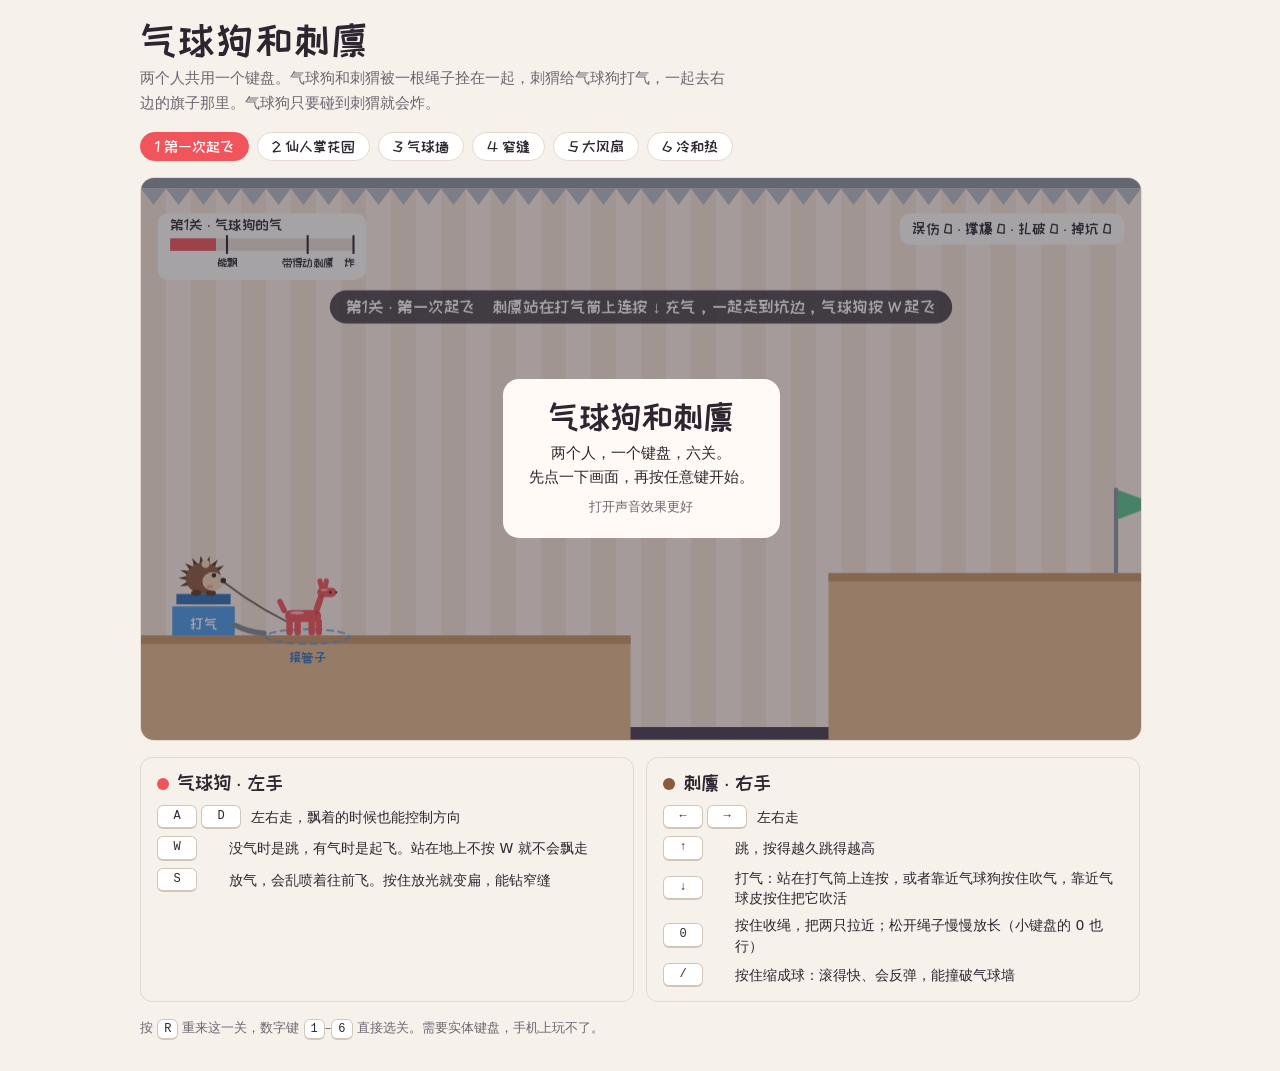
==== index.html @ a3d91a41 "Publish Balloon Dog and Hedgehog game" ====
<!doctype html>
<html lang="zh-CN">
<head>
<meta charset="utf-8">
<meta name="viewport" content="width=device-width, initial-scale=1, viewport-fit=cover">
<style>:root{color-scheme:light}body{margin:0;font-size:14px}img{max-width:100%}[hidden]{display:none!important}</style>
<title>气球狗和刺猬</title>

<link rel="stylesheet" href="https://fonts.googleapis.com/css2?family=ZCOOL+KuaiLe&display=swap">
<style>
/* layout: one column — title, level picker, 16:9 stage, two player cards */
:root{
  --bg:#f7f1ec; --fg:#2d2630; --muted:#6f6470; --line:#e4d8cf; --key:#ffffff; --keyb:#d4c5b9; --chip:#ffffff; --chipOn:#f2545b; --chipOnFg:#ffffff;
  --font-display:"ZCOOL KuaiLe","PingFang SC","Hiragino Sans GB","Microsoft YaHei",sans-serif;
  --font-body:system-ui,-apple-system,"PingFang SC","Microsoft YaHei",sans-serif;
}
@media (prefers-color-scheme: dark){:root:not([data-theme="light"]){--bg:#1e1a21;--fg:#f2ece6;--muted:#b3a9b4;--line:#3a333f;--key:#2b2530;--keyb:#4a4250;--chip:#2b2530;--chipOn:#f2545b;--chipOnFg:#ffffff;color-scheme:dark}}
:root[data-theme="dark"]{--bg:#1e1a21;--fg:#f2ece6;--muted:#b3a9b4;--line:#3a333f;--key:#2b2530;--keyb:#4a4250;--chip:#2b2530;--chipOn:#f2545b;--chipOnFg:#ffffff;color-scheme:dark}
body{background:var(--bg);color:var(--fg);font-family:var(--font-body);padding-left:max(16px,env(safe-area-inset-left,0px));padding-right:max(16px,env(safe-area-inset-right,0px));padding-block:20px 32px}
.wrap{max-width:1000px;margin:0 auto;display:flex;flex-direction:column;gap:16px}
.head{display:flex;flex-direction:column;gap:6px}
h1{font-family:var(--font-display);font-weight:400;font-size:clamp(28px,5vw,40px);margin:0;letter-spacing:.03em;text-wrap:balance}
.sub{color:var(--muted);margin:0;max-width:62ch;line-height:1.65;font-size:15px}
.levels{display:flex;flex-wrap:wrap;gap:8px}
.levels button{font-family:var(--font-display);font-size:15px;border:1px solid var(--line);background:var(--chip);color:var(--fg);border-radius:999px;padding:6px 14px;cursor:pointer}
.levels button[aria-pressed="true"]{background:var(--chipOn);color:var(--chipOnFg);border-color:var(--chipOn)}
.levels button:focus-visible{outline:2px solid var(--chipOn);outline-offset:2px}
.stage{position:relative;width:100%;aspect-ratio:16/9;border-radius:14px;overflow:hidden;border:1px solid var(--line);background:#fbefe6;cursor:pointer}
canvas{display:block;width:100%;height:100%}
[hidden]{display:none!important}
.overlay{position:absolute;inset:0;display:flex;align-items:center;justify-content:center;background:rgba(45,38,48,.42)}
.card{background:#fffaf5;color:#2d2630;border-radius:16px;padding:20px 26px;max-width:min(460px,88%);text-align:center;display:flex;flex-direction:column;gap:8px}
.ctitle{font-family:var(--font-display);font-size:clamp(24px,4vw,34px)}
.card p{margin:0;line-height:1.6;font-size:15px}
.card .small{color:#6f6470;font-size:13px}
.controls{display:grid;grid-template-columns:repeat(auto-fit,minmax(280px,1fr));gap:12px}
.player{border:1px solid var(--line);border-radius:12px;padding:14px 16px;display:flex;flex-direction:column;gap:10px;min-width:0}
.player h2{font-family:var(--font-display);font-weight:400;font-size:20px;margin:0;display:flex;align-items:center;gap:8px}
.dot{width:12px;height:12px;border-radius:50%;flex:none}
ul{list-style:none;padding:0;margin:0;display:flex;flex-direction:column;gap:7px}
li{display:flex;gap:10px;align-items:center;font-size:14px;line-height:1.45}
.keys{display:flex;gap:4px;min-width:62px;flex:none}
kbd{font-family:ui-monospace,Menlo,monospace;font-size:12px;min-width:26px;text-align:center;padding:2px 6px;border:1px solid var(--keyb);border-bottom-width:2px;border-radius:6px;background:var(--key);color:var(--fg)}
.foot{color:var(--muted);font-size:13px;margin:0;line-height:1.6}
</style>

</head>
<body>
<div class="wrap">
  <header class="head">
    <h1>气球狗和刺猬</h1>
    <p class="sub">两个人共用一个键盘。气球狗和刺猬被一根绳子拴在一起，刺猬给气球狗打气，一起去右边的旗子那里。气球狗只要碰到刺猬就会炸。</p>
  </header>

  <nav class="levels" id="levels" aria-label="选关"></nav>

  <div class="stage" id="stage">
    <canvas id="game" aria-label="气球狗和刺猬游戏画面"></canvas>
    <div class="overlay" id="start">
      <div class="card">
        <div class="ctitle">气球狗和刺猬</div>
        <p>两个人，一个键盘，六关。<br>先点一下画面，再按任意键开始。</p>
        <p class="small">打开声音效果更好</p>
      </div>
    </div>
    <div class="overlay" id="win" hidden>
      <div class="card">
        <div class="ctitle" id="winTitle">过关！</div>
        <p id="winBody"></p>
        <p class="small" id="winNext">按 Enter 下一关，按 R 重来这一关</p>
      </div>
    </div>
  </div>

  <div class="controls">
    <section class="player">
      <h2><span class="dot" style="background:#f2545b"></span>气球狗 · 左手</h2>
      <ul>
        <li><span class="keys"><kbd>A</kbd><kbd>D</kbd></span>左右走，飘着的时候也能控制方向</li>
        <li><span class="keys"><kbd>W</kbd></span>没气时是跳，有气时是起飞。站在地上不按 W 就不会飘走</li>
        <li><span class="keys"><kbd>S</kbd></span>放气，会乱喷着往前飞。按住放光就变扁，能钻窄缝</li>
      </ul>
    </section>
    <section class="player">
      <h2><span class="dot" style="background:#8b5a3c"></span>刺猬 · 右手</h2>
      <ul>
        <li><span class="keys"><kbd>←</kbd><kbd>→</kbd></span>左右走</li>
        <li><span class="keys"><kbd>↑</kbd></span>跳，按得越久跳得越高</li>
        <li><span class="keys"><kbd>↓</kbd></span>打气：站在打气筒上连按，或者靠近气球狗按住吹气，靠近气球皮按住把它吹活</li>
        <li><span class="keys"><kbd>0</kbd></span>按住收绳，把两只拉近；松开绳子慢慢放长（小键盘的 0 也行）</li>
        <li><span class="keys"><kbd>/</kbd></span>按住缩成球：滚得快、会反弹，能撞破气球墙</li>
      </ul>
    </section>
  </div>
  <p class="foot">按 <kbd>R</kbd> 重来这一关，数字键 <kbd>1</kbd>–<kbd>6</kbd> 直接选关。需要实体键盘，手机上玩不了。</p>
</div>

<script>
(()=>{
const cv=document.getElementById('game'),c=cv.getContext('2d');
const stageEl=document.getElementById('stage'),startEl=document.getElementById('start'),winEl=document.getElementById('win');
const winTitle=document.getElementById('winTitle'),winBody=document.getElementById('winBody'),winNext=document.getElementById('winNext'),levelsEl=document.getElementById('levels');
const W=960,H=540,G=1400,K=3.2,MD=1,MH=1.4,ROPE=110,NAILS=26;
const DOGC='#f2545b';
const FONT=n=>`${n}px "ZCOOL KuaiLe","PingFang SC","Microsoft YaHei",sans-serif`;
const clamp=(v,a,b)=>Math.max(a,Math.min(b,v));
const approach=(v,t,s)=>v<t?Math.min(t,v+s):Math.max(t,v-s);
const inRect=(x,y,r)=>x>r.x&&x<r.x+r.w&&y>r.y&&y<r.y+r.h;

/* ---------- levels ---------- */
const LEVELS=[
 {name:'第一次起飞',tip:'刺猬站在打气筒上连按 ↓ 充气，一起走到坑边，气球狗按 W 起飞',
  solids:[{x:-200,y:440,w:670,h:300},{x:660,y:380,w:500,h:400}],
  pumps:[{x:30,y:400,w:60,h:40,zone:[120,200]}],
  dogX:160,hogX:60,goal:{x:820,y:300,w:140,h:80}},
 {name:'仙人掌花园',tip:'头顶有钉子。气别充满，让刺猬在地上拉着气球狗走，按住 0 收绳能让它飞低一点',kite:true,leak:.06,
  solids:[{x:-200,y:440,w:1400,h:300}],
  pumps:[{x:30,y:400,w:60,h:40,zone:[120,200]},{x:548,y:400,w:50,h:40,zone:[625,705]}],
  bars:[{x:330,y:188,w:630}],
  cacti:[{x:380,base:440,h:75},{x:445,base:440,h:95},{x:510,base:440,h:70},{x:745,base:440,h:90},{x:805,base:440,h:70},{x:862,base:440,h:85}],
  dogX:160,hogX:60,goal:{x:885,y:360,w:75,h:80}},
 {name:'气球墙',tip:'刺猬按住 / 缩成球，滚起来撞破气球墙。球会反弹',
  solids:[{x:-200,y:440,w:840,h:300},{x:800,y:400,w:400,h:300}],
  pumps:[{x:470,y:400,w:60,h:40,zone:[560,638]}],
  walls:[{x:250,y:NAILS,w:34,h:440-NAILS},{x:420,y:NAILS,w:34,h:440-NAILS}],
  dogX:150,hogX:80,goal:{x:840,y:320,w:120,h:80}},
 {name:'窄缝',tip:'气球狗按住 S 放光气变扁，刺猬缩成球，一起钻过去',
  solids:[{x:-200,y:440,w:1020,h:300},{x:300,y:NAILS,w:220,h:413-NAILS},{x:820,y:300,w:400,h:400}],
  pumps:[{x:740,y:400,w:60,h:40,zone:[640,718]}],
  dogX:150,hogX:70,dogAir:.3,goal:{x:860,y:220,w:100,h:80}},
 {name:'大风扇',tip:'风会把气球狗往上吹。气不用太满，借风飞过去，别撞到钉子',
  solids:[{x:-200,y:440,w:500,h:300},{x:500,y:360,w:60,h:300},{x:760,y:400,w:400,h:300}],
  pumps:[{x:30,y:400,w:60,h:40,zone:[120,200]}],
  fans:[{x:330,y:NAILS,w:130,h:540-NAILS,dx:0,dy:-1,p:1500},{x:590,y:NAILS,w:130,h:540-NAILS,dx:0,dy:-1,p:1500}],
  dogX:160,hogX:60,goal:{x:820,y:320,w:140,h:80}},
 {name:'冷和热',tip:'热灯让气球狗自己变大，冷风让它缩小。最后刺猬要撞开气球墙',
  solids:[{x:-200,y:440,w:500,h:300},{x:520,y:420,w:160,h:300},{x:820,y:360,w:400,h:300}],
  pumps:[{x:30,y:400,w:60,h:40,zone:[120,200]},{x:530,y:380,w:50,h:40,zone:[600,675]}],
  heat:[{x:330,y:NAILS,w:150,h:330,k:.16},{x:690,y:120,w:120,h:420,k:-.15}],
  cacti:[{x:852,base:360,h:55}],
  walls:[{x:890,y:NAILS,w:30,h:360-NAILS}],
  dogX:160,hogX:60,goal:{x:920,y:280,w:40,h:80}},
];

let idx=0,L,statics,pumps,walls,cacti,fans,heat,bars,solids,needRebuild=false;
let dog,hog,rope,parts=[],texts=[],stats,time=0,hit=0,shake=0,win=false,started=false,reviveSnd=0,banner=0,ropeLen=110,reelSnd=0;

const rr=a=>22+22*a;
const isFlat=()=>dog.state==='ok'&&dog.air<.04;
function anchor(){
  if(dog.state!=='ok')return{x:dog.x-dog.face*22,y:dog.y};
  if(isFlat())return{x:dog.x-dog.face*26,y:dog.y+3};
  const r=rr(dog.air);return{x:dog.x-dog.face*.75*r,y:dog.y+.5*r};
}
function rebuildSolids(){
  solids=[...statics,...pumps,...walls.filter(w=>w.alive),{x:-60,y:-200,w:60,h:900},{x:W,y:-200,w:60,h:900}];
}
function overlapAny(cx,cy,hw,hh){
  for(const s of solids){if(Math.abs(cx-(s.x+s.w/2))<hw+s.w/2&&Math.abs(cy-(s.y+s.h/2))<hh+s.h/2)return true;}
  return false;
}
function groundAt(x){
  let y=H;for(const s of [...statics,...pumps]){if(x>=s.x&&x<=s.x+s.w&&s.y>40&&s.y<y)y=s.y;}return y;
}
function canGrow(){const r=rr(dog.air),bottom=dog.y+7;return!overlapAny(dog.x,bottom-r-1,r*.85,r);}

function loadLevel(i){
  idx=i;L=LEVELS[i];
  statics=L.solids.map(s=>({...s}));
  pumps=L.pumps.map(p=>({...p,pump:true,anim:0}));
  walls=(L.walls||[]).map(w=>({...w,bwall:true,alive:true}));
  cacti=L.cacti||[];fans=L.fans||[];heat=L.heat||[];bars=L.bars||[];
  reset(true);
  [...levelsEl.children].forEach((b,j)=>b.setAttribute('aria-pressed',j===i?'true':'false'));
}
function reset(full){
  for(const w of walls)w.alive=true;
  rebuildSolids();
  const air=L.dogAir??.25;
  dog={x:L.dogX,y:0,vx:0,vy:0,air,face:1,ground:true,plugged:false,plugPump:null,unplugT:0,state:'ok',squash:0,rot:0,inv:0,near:99,flatPrev:air<.04,lastR:rr(air)};
  dog.y=groundAt(dog.x)-(air<.04?7:rr(air));
  hog={x:L.hogX,y:groundAt(L.hogX)-15,vx:0,vy:0,face:1,ground:true,grab:false,revive:0,squash:0,ball:false,spin:0,blow:false,coyote:0,jbuf:0,bob:0,standPump:null};
  ropeLen=ROPE;rope={x:0,y:0};
  hit=0;shake=0;win=false;bulges=[];for(const p of pumps){p.anim=0;p.cd=0;}
  if(full){stats={hog:0,over:0,spike:0,cactus:0,fall:0};time=0;parts=[];texts=[];banner=4;}
  winEl.hidden=true;
}

/* ---------- audio ---------- */
let ac=null,master=null,jetGain=null,nbuf=null;
function initAudio(){
  if(ac){if(ac.state==='suspended')ac.resume();return;}
  try{
    ac=new (window.AudioContext||window.webkitAudioContext)();
    master=ac.createGain();master.gain.value=.5;master.connect(ac.destination);
    const o=ac.createOscillator();o.type='sawtooth';o.frequency.value=150;
    const lfo=ac.createOscillator();lfo.frequency.value=17;const lg=ac.createGain();lg.gain.value=60;lfo.connect(lg);lg.connect(o.frequency);
    const f=ac.createBiquadFilter();f.type='lowpass';f.frequency.value=900;
    jetGain=ac.createGain();jetGain.gain.value=0;o.connect(f);f.connect(jetGain);jetGain.connect(master);o.start();lfo.start();
  }catch(e){ac=null;}
}
function setJet(on){if(ac&&jetGain)jetGain.gain.setTargetAtTime(on?.16:0,ac.currentTime,.03);}
function tone(type,f0,f1,dur,vol){if(!ac)return;const t=ac.currentTime,o=ac.createOscillator(),g=ac.createGain();o.type=type;o.frequency.setValueAtTime(f0,t);o.frequency.exponentialRampToValueAtTime(f1,t+dur);g.gain.setValueAtTime(vol,t);g.gain.exponentialRampToValueAtTime(.001,t+dur);o.connect(g);g.connect(master);o.start(t);o.stop(t+dur+.02);}
function noise(dur,vol,type,f0,f1){if(!ac)return;if(!nbuf){nbuf=ac.createBuffer(1,ac.sampleRate,ac.sampleRate);const d=nbuf.getChannelData(0);for(let i=0;i<d.length;i++)d[i]=Math.random()*2-1;}const t=ac.currentTime,s=ac.createBufferSource();s.buffer=nbuf;const f=ac.createBiquadFilter();f.type=type;f.frequency.setValueAtTime(f0,t);f.frequency.exponentialRampToValueAtTime(f1,t+dur);const g=ac.createGain();g.gain.setValueAtTime(vol,t);g.gain.exponentialRampToValueAtTime(.001,t+dur);s.connect(f);f.connect(g);g.connect(master);s.start(t);s.stop(t+dur+.02);}
const sPop=()=>{noise(.2,.9,'highpass',1400,400);tone('sine',180,50,.18,.6);};
const sSmallPop=()=>{noise(.1,.5,'highpass',1800,600);};
const sPump=()=>noise(.28,.35,'bandpass',500,1600);
const sThud=()=>tone('sine',110,45,.12,.4);
const sHop=()=>tone('square',300,520,.08,.05);
const sBoing=()=>tone('sine',380,760,.14,.18);
const sSqueak=()=>tone('triangle',900,1400,.09,.15);
const sGrab=()=>tone('triangle',700,1000,.07,.12);
const sCurl=()=>tone('triangle',520,300,.09,.12);
const sBonk=()=>tone('sine',260,140,.07,.18);
const sCork=()=>{tone('sine',600,200,.08,.3);noise(.05,.3,'bandpass',2000,1000);};
const sFlat=()=>tone('sawtooth',160,70,.25,.08);
const sFall=()=>tone('sine',500,90,.5,.2);
const sCreak=()=>tone('sawtooth',230,170,.12,.04);
const sWin=()=>[523,659,784,1046].forEach((f,i)=>setTimeout(()=>tone('triangle',f,f*1.001,.2,.18),i*110));

/* ---------- input ---------- */
const down=new Set(),just=new Set();
function start(){if(started)return;started=true;startEl.hidden=true;initAudio();}
addEventListener('keydown',e=>{
  const k=e.code;
  if(['ArrowLeft','ArrowRight','ArrowUp','ArrowDown','Space','Slash'].includes(k))e.preventDefault();
  if(!started){start();return;}
  initAudio();
  if(!e.repeat)just.add(k);
  down.add(k);
  if(k==='KeyR')reset(true);
  const m=k.match(/^Digit([1-6])$/);if(m)loadLevel(+m[1]-1);
  if(win&&(k==='Enter'||k==='NumpadEnter')&&idx<LEVELS.length-1)loadLevel(idx+1);
});
addEventListener('keyup',e=>down.delete(e.code));
addEventListener('blur',()=>down.clear());
stageEl.addEventListener('click',()=>{window.focus();start();});
LEVELS.forEach((l,i)=>{const b=document.createElement('button');b.type='button';b.id='lv'+(i+1);b.textContent=`${i+1} ${l.name}`;b.addEventListener('click',()=>{loadLevel(i);start();b.blur();window.focus();});levelsEl.appendChild(b);});

/* ---------- fx ---------- */
function addText(x,y,txt,col,size=20){texts.push({x,y,txt,col,size,life:1.1});}
function puff(x,y,n,col){for(let i=0;i<n;i++)parts.push({x,y,vx:(Math.random()-.5)*120,vy:-40-Math.random()*80,life:.5+Math.random()*.3,max:.8,col,sz:4+Math.random()*5,rot:0,vr:0,round:true});}
function confetti(x,y,n,cols,spread){for(let i=0;i<n;i++){const a=Math.random()*Math.PI*2,v=150+Math.random()*350;parts.push({x:x+(Math.random()-.5)*spread,y:y+(Math.random()-.5)*spread,vx:Math.cos(a)*v,vy:Math.sin(a)*v-120,life:.9+Math.random()*.5,max:1.4,col:cols[i%cols.length],sz:3+Math.random()*4,rot:Math.random()*6,vr:(Math.random()-.5)*20});}}

/* ---------- physics ---------- */
function resolve(b,hw,hh,isHog){
  for(const s of solids){
    if(s.bwall&&!s.alive)continue;
    const dx=b.x-(s.x+s.w/2),dy=b.y-(s.y+s.h/2);
    const ox=hw+s.w/2-Math.abs(dx),oy=hh+s.h/2-Math.abs(dy);
    if(ox>0&&oy>0){
      if(oy<ox){
        if(dy<0){
          const vyb=b.vy;b.y-=oy;if(b.vy>0)b.vy=0;b.ground=true;
          if(vyb>220){
            if(isHog){hog.squash=.25;sThud();if(hog.ball&&vyb>300)b.vy=-vyb*.3;}
            else if(dog.state==='ok')dog.squash=.22;
          }
          if(isHog&&s.pump)hog.standPump=s;
        }else{b.y+=oy;if(b.vy<0)b.vy=0;}
      }else{
        if(s.bwall&&isHog&&hog.ball&&Math.abs(b.vx)>140){breakWall(s);continue;}
        b.x+=dx<0?-ox:ox;
        if(isHog&&hog.ball){if(Math.abs(b.vx)>120)sBonk();b.vx=-b.vx*.55;}else b.vx=0;
      }
    }
  }
}
function breakWall(s){
  s.alive=false;needRebuild=true;shake=Math.max(shake,.25);
  confetti(s.x+s.w/2,s.y+s.h*.6,34,['#4c9be8','#f6c343','#5cc48a','#b07ce8'],s.w);
  addText(s.x+s.w/2,s.y+s.h*.5,'啪啪啪！','#4c9be8',28);
  [0,70,140,210].forEach(t=>setTimeout(sSmallPop,t));
}
function hosePts(p){
  const gy=p.y+p.h,p0={x:p.x+p.w,y:p.y+30};
  if(dog.state==='ok'&&dog.plugPump===p){const a=anchor();return[p0,{x:p.x+p.w+40,y:gy+2},{x:a.x-40,y:gy},a];}
  return[p0,{x:p.x+p.w+20,y:gy},{x:p.x+p.w+40,y:gy-2},{x:p.zone[0]-10,y:gy-3}];
}
function bez(P,t){const u=1-t;return{x:u*u*u*P[0].x+3*u*u*t*P[1].x+3*u*t*t*P[2].x+t*t*t*P[3].x,y:u*u*u*P[0].y+3*u*u*t*P[1].y+3*u*t*t*P[2].y+t*t*t*P[3].y};}
let bulges=[];
function pressPump(p){
  if(p.cd>0)return;
  p.cd=.12;p.anim=1;hog.squash=.32;sPump();
  bulges.push({p,t:0});
}
function arrive(b){
  const p=b.p;
  if(dog.state==='ok'&&dog.plugPump===p){
    dog.air+=.12;dog.squash=-.2;tone('triangle',520+dog.air*500,720+dog.air*600,.08,.12);
    addText(dog.x,dog.y-rr(dog.air)-16,'呼','#2f6fb8',22);
    const a=anchor();puff(a.x,a.y,3,'rgba(220,235,250,.9)');
  }else{
    const P=hosePts(p);addText(P[3].x,P[3].y-14,'嘶…','#7f8a96',18);puff(P[3].x,P[3].y-4,8,'rgba(200,206,214,.9)');
  }
}
function pop(reason){
  if(dog.state!=='ok')return;
  const flat=isFlat(),r=flat?10:rr(dog.air);
  dog.state='skin';stats[reason]++;hit=.13;shake=.35;hog.grab=false;hog.revive=0;sPop();setJet(false);
  confetti(dog.x,dog.y,28,[DOGC,DOGC,'#ffffff'],r);
  const label={hog:'被刺猬扎破了！',over:'撑爆了！',spike:'扎到天花板了！',cactus:'被仙人掌扎了！'}[reason];
  addText(dog.x,dog.y-r-14,'啪！',DOGC,36);
  addText(dog.x,dog.y-r+20,label,'#2d2630',17);
  dog.y=dog.y+(flat?1:r-6);dog.vx*=.3;dog.vy=0;dog.air=0;dog.rot=0;dog.plugged=false;dog.squash=0;
}
function revive(){
  hog.revive=0;dog.state='ok';dog.air=.25;
  if(!canGrow()){dog.air=0;dog.flatPrev=true;}
  else{const r=rr(.25);dog.y=dog.y+6-r;dog.flatPrev=false;dog.lastR=r;}
  dog.inv=1.3;dog.squash=-.3;dog.vy=0;
  sSqueak();addText(dog.x,dog.y-30,'活了！',DOGC,20);
  const a=anchor();rope.x=a.x;rope.y=a.y+20;rope.vx=rope.vy=0;
}
function dogDims(){if(dog.state!=='ok')return[26,6];if(isFlat())return[28,7];const r=rr(dog.air);return[r*.85,r];}
function dogHitsRect(rx,ry,rw,rh){
  if(isFlat())return dog.x+28>rx&&dog.x-28<rx+rw&&dog.y+7>ry&&dog.y-7<ry+rh;
  const r=rr(dog.air)*.88,cx=clamp(dog.x,rx,rx+rw),cy=clamp(dog.y,ry,ry+rh);
  return Math.hypot(dog.x-cx,dog.y-cy)<r;
}

function update(dt){
  time+=dt;if(banner>0)banner-=dt;

  /* flat <-> round transitions */
  if(dog.state==='ok'){
    let f=isFlat();
    if(dog.flatPrev&&!f&&!canGrow()){dog.air=.039;f=true;}
    if(f!==dog.flatPrev){
      if(f){dog.y+=dog.lastR-7;sFlat();addText(dog.x,dog.y-24,'扁了','#2d2630',16);}
      else{dog.y-=rr(dog.air)-7;dog.squash=-.25;sSqueak();}
      dog.flatPrev=f;
    }
    if(!f)dog.lastR=rr(dog.air);
  }
  const flat=isFlat();

  /* dog */
  const kL=down.has('KeyA'),kR=down.has('KeyD');
  if(dog.state==='ok'){
    const r=rr(dog.air);
    if(dog.unplugT>0)dog.unplugT-=dt;
    let pz=null;for(const p of pumps)if(dog.x>p.zone[0]&&dog.x<p.zone[1])pz=p;
    const was=dog.plugged;
    dog.plugged=!!pz&&dog.ground&&dog.unplugT<=0;dog.plugPump=dog.plugged?pz:null;
    if(dog.plugged&&!was)sSqueak();
    const ix=(kR?1:0)-(kL?1:0);if(ix)dog.face=ix;
    const max=flat?110:(dog.ground?175:150);
    const acc=dog.ground?(ix?2600:3200):(ix?650:220);
    dog.vx=approach(dog.vx,ix*max,acc*dt);
    let takeoff=false;
    if(just.has('KeyW')&&!flat){
      if(dog.plugged){dog.unplugT=.7;dog.plugged=false;dog.plugPump=null;dog.vy=-160;takeoff=true;sCork();addText(dog.x-dog.face*r,dog.y,'啵','#2d2630',18);}
      else if(dog.ground){
        if(dog.air>.31){dog.vy=-160;takeoff=true;sCork();addText(dog.x,dog.y-r-10,'起飞','#2d2630',16);}
        else{dog.vy=-330;sBoing();}
      }
    }
    const held=dog.plugged||flat||(dog.ground&&!takeoff);
    const ay=held?G:G*(1-K*dog.air)/MD;
    const jet=down.has('KeyS')&&dog.air>0;
    if(jet){
      dog.air=Math.max(0,dog.air-.55*dt);
      if(!held&&dog.air>.04){
        const wob=Math.sin(time*23)*.8+Math.sin(time*37)*.4;
        const ang=(dog.face>0?-.45:Math.PI+.45)+wob;
        dog.vx+=Math.cos(ang)*1500*dt;dog.vy+=Math.sin(ang)*1500*dt;dog.rot=wob*.35;
      }
      if(Math.random()<dt*30){const a=anchor();puff(a.x,a.y,1,'rgba(255,214,218,.9)');}
    }else dog.rot*=Math.exp(-8*dt);
    setJet(jet&&!flat);
    for(const f of fans)if(!held&&inRect(dog.x,dog.y,f)){const m=f.p*(.4+dog.air)*dt;dog.vx+=f.dx*m;dog.vy+=f.dy*m;}
    for(const z of heat)if(inRect(dog.x,dog.y,z))dog.air=Math.max(0,dog.air+z.k*dt);
    dog.vy+=ay*dt;
    dog.vy-=dog.vy*Math.min(1,(2+3*dog.air)*.6*dt);
    dog.vy=Math.max(-260,Math.min(dog.vy,900));
    dog.air=Math.max(0,dog.air-(L.leak??.012)*dt);
    if(dog.air>.88&&Math.random()<dt*1.6)sCreak();
    if(dog.inv>0)dog.inv-=dt;
    if(dog.air>1)pop('over');
  }else{
    setJet(false);
    dog.vy+=G*dt;dog.vx*=Math.exp(-3*dt);
  }
  dog.squash*=Math.exp(-10*dt);
  dog.ground=false;
  dog.x+=dog.vx*dt;dog.y+=dog.vy*dt;
  {const[hw,hh]=dogDims();resolve(dog,hw,hh,false);}

  /* hedgehog */
  const hl=down.has('ArrowLeft'),hr=down.has('ArrowRight');
  const wantBall=down.has('Slash')||down.has('ShiftRight');
  if(wantBall&&!hog.ball){hog.ball=true;hog.y+=2;sCurl();}
  else if(!wantBall&&hog.ball&&!overlapAny(hog.x,hog.y-2,15,15)){hog.ball=false;hog.y-=2;}
  const hx=(hr?1:0)-(hl?1:0);if(hx)hog.face=hx;
  if(hog.ground)hog.coyote=.1;else hog.coyote-=dt;
  if(just.has('ArrowUp'))hog.jbuf=.13;else hog.jbuf-=dt;
  if(hog.ball){
    hog.vx=approach(hog.vx,hx*380,(hx?(hog.ground?1300:500):(hog.ground?160:30))*dt);
    hog.spin+=hog.vx*dt/13;
  }else{
    hog.vx=approach(hog.vx,hx*220,(hog.ground?(hx?3200:3800):(hx?2200:1200))*dt);
    if(hog.jbuf>0&&hog.coyote>0){hog.vy=-480;hog.jbuf=0;hog.coyote=0;hog.squash=-.2;sHop();}
    if(!down.has('ArrowUp')&&hog.vy<0&&!hog.taut)hog.vy+=G*1.3*dt;
    if(hog.vy>0&&!hog.taut)hog.vy+=G*.35*dt;
    if(hog.ground&&hx)hog.bob+=dt*18;
  }
  const canBlow=()=>dog.state==='ok'&&!hog.ball&&!hog.standPump&&dog.near<40;
  if(just.has('ArrowDown')&&hog.standPump&&!hog.ball){pressPump(hog.standPump);}
  const reel=down.has('Digit0')||down.has('Numpad0');
  const prevLen=ropeLen;
  ropeLen=reel?Math.max(36,ropeLen-170*dt):Math.min(ROPE,ropeLen+90*dt);
  hog.reel=reel&&ropeLen<prevLen;
  if(hog.reel){reelSnd-=dt;if(reelSnd<=0){reelSnd=.09;tone('square',1100,900,.025,.03);}}
  for(const f of fans)if(inRect(hog.x,hog.y,f)){hog.vx+=f.dx*f.p*.12*dt;hog.vy+=f.dy*f.p*.12*dt;}
  hog.vy+=G*dt;hog.vy=Math.min(hog.vy,1000);
  hog.squash*=Math.exp(-10*dt);
  hog.ground=false;hog.standPump=null;
  hog.x+=hog.vx*dt;hog.y+=hog.vy*dt;
  const hh=hog.ball?13:15;
  resolve(hog,hh,hh,true);

  /* rope: always tied */
  {
    {
      const a=anchor();const dx=hog.x-a.x,dy=(hog.y-12)-a.y,d=Math.hypot(dx,dy);
      hog.taut=d>ropeLen-2;
      if(d>ropeLen){
        const mD=dog.state==='ok'?MD:.6;
        const nx=dx/d,ny=dy/d,wD=1/mD,wH=1/MH,corr=(d-ropeLen)/(wD+wH);
        dog.x+=nx*corr*wD;dog.y+=ny*corr*wD;hog.x-=nx*corr*wH;hog.y-=ny*corr*wH;
        const vr=(hog.vx-dog.vx)*nx+(hog.vy-dog.vy)*ny;
        if(vr>0){const j=vr/(wD+wH);dog.vx+=nx*j*wD;dog.vy+=ny*j*wD;hog.vx-=nx*j*wH;hog.vy-=ny*j*wH;}
        const[dw,dh]=dogDims();resolve(dog,dw,dh,false);resolve(hog,hh,hh,true);
      }
    }
  }

  /* contact, hazards, blowing */
  hog.blow=false;
  if(dog.state==='ok'){
    const hR=hog.ball?16:19;
    if(isFlat()){const cx=clamp(hog.x,dog.x-28,dog.x+28),cy=clamp(hog.y,dog.y-7,dog.y+7);dog.near=Math.hypot(hog.x-cx,hog.y-cy)-hR;}
    else dog.near=Math.hypot(dog.x-hog.x,dog.y-hog.y)-(rr(dog.air)*.9+hR);
    if(dog.near<0&&dog.inv<=0)pop('hog');
    else if(!isFlat()&&dog.y-rr(dog.air)<NAILS)pop('spike');
    else if(bars.some(b=>dogHitsRect(b.x,b.y,b.w,18)))pop('spike');
    else for(const k of cacti){if(dogHitsRect(k.x-14,k.base-k.h,28,k.h)){pop('cactus');break;}}
    if(dog.state==='ok'&&!down.has('ArrowDown')){}
    else if(dog.state==='ok'&&!canBlow()&&!hog.standPump&&!hog.ball){
      hog.blow=true;reviveSnd-=dt;if(reviveSnd<=0){reviveSnd=.35;puff(hog.x+hog.face*16,hog.y-2,1,'rgba(220,235,250,.7)');}
    }
    else if(dog.state==='ok'&&canBlow()){
      hog.face=Math.sign(dog.x-hog.x)||hog.face;
      dog.air+=.24*dt;hog.blow=true;
      reviveSnd-=dt;if(reviveSnd<=0){noise(.16,.18,'bandpass',700,1300);reviveSnd=.28;puff(hog.x+hog.face*14,hog.y-4,2,'rgba(220,235,250,.9)');}
    }
  }else{
    const near=Math.abs(hog.x-dog.x)<64&&Math.abs(hog.y-dog.y)<44;
    if(near&&down.has('ArrowDown')&&!hog.ball){
      hog.revive+=dt;reviveSnd-=dt;
      if(reviveSnd<=0){noise(.16,.18,'bandpass',700,1300);reviveSnd=.28;}
      if(hog.revive>=1)revive();
    }else hog.revive=Math.max(0,hog.revive-dt*2);
  }
  for(const p of pumps){p.anim*=Math.exp(-8*dt);if(p.cd>0)p.cd-=dt;}
  for(const b of bulges){b.t+=dt/.28;if(b.t>=1)arrive(b);}
  bulges=bulges.filter(b=>b.t<1);
  if(needRebuild){rebuildSolids();needRebuild=false;}

  if(hog.y>H+60||dog.y>H+60){stats.fall++;sFall();reset(false);addText(W/2,220,'掉坑了，从头来','#2d2630',24);return;}

  const g=L.goal;
  if(!win&&dog.state==='ok'&&inRect(hog.x,hog.y,g)&&hog.ground&&dog.x>g.x-90){
    win=true;sWin();setJet(false);
    const total=stats.hog+stats.over+stats.spike+stats.cactus;
    const last=idx===LEVELS.length-1;
    winTitle.textContent=last?'全部通关！':`第 ${idx+1} 关过了！`;
    winBody.innerHTML=`用时 ${time.toFixed(1)} 秒<br>气球狗一共炸了 ${total} 次，其中被刺猬误伤 <b>${stats.hog}</b> 次<br>撑爆 ${stats.over} · 扎破 ${stats.spike+stats.cactus} · 掉坑 ${stats.fall}`;
    winNext.textContent=last?'按 R 重来这一关，或按数字键选关':'按 Enter 下一关，按 R 重来这一关';
    winEl.hidden=false;
  }
}

function effects(dt){
  for(const p of parts){p.vy+=(p.round?-30:600)*dt;p.x+=p.vx*dt;p.y+=p.vy*dt;p.rot+=p.vr*dt;p.life-=dt;}
  parts=parts.filter(p=>p.life>0);
  for(const t of texts){t.y-=34*dt;t.life-=dt;}
  texts=texts.filter(t=>t.life>0);
  shake=Math.max(0,shake-dt);
}

/* ---------- drawing ---------- */
function ell(x,y,rx,ry){c.beginPath();c.ellipse(x,y,rx,ry,0,0,Math.PI*2);c.fill();}
function rrPath(x,y,w,h,r){c.beginPath();c.moveTo(x+r,y);c.arcTo(x+w,y,x+w,y+h,r);c.arcTo(x+w,y+h,x,y+h,r);c.arcTo(x,y+h,x,y,r);c.arcTo(x,y,x+w,y,r);c.closePath();}
function capsule(cx,cy,w,h,ang){
  c.save();c.translate(cx,cy);c.rotate(ang);const r=Math.min(w,h)/2;c.beginPath();
  if(w>=h){c.moveTo(-w/2+r,-h/2);c.lineTo(w/2-r,-h/2);c.arc(w/2-r,0,r,-Math.PI/2,Math.PI/2);c.lineTo(-w/2+r,h/2);c.arc(-w/2+r,0,r,Math.PI/2,Math.PI*1.5);}
  else{c.moveTo(w/2,-h/2+r);c.lineTo(w/2,h/2-r);c.arc(0,h/2-r,r,0,Math.PI);c.lineTo(-w/2,-h/2+r);c.arc(0,-h/2+r,r,Math.PI,0);}
  c.closePath();c.fill();c.restore();
}
const DOG_PARTS=[[-46,-19,12,30,-25],[-4,1,72,26,0],[-31,23,14,34,0],[-15,23,14,34,0],[13,23,14,34,0],[27,23,14,34,0],[27,-24,14,36,18],[43,-46,38,20,0],[31,-63,11,22,-15],[41,-63,11,22,12]];
function drawDog(){
  const r=rr(dog.air),s=r/57,t=.8+.45*dog.air;
  const scared=dog.near<26||dog.air>.86;
  const shv=scared?Math.sin(time*70)*1.6:0;
  const alpha=dog.inv>0&&Math.floor(time*12)%2?.45:1;
  c.save();c.globalAlpha=alpha;c.translate(dog.x+shv,dog.y);c.rotate(dog.rot);
  c.scale(dog.face*s*(1+dog.squash),s*(1-dog.squash));c.translate(-5,17);
  c.fillStyle=DOGC;
  for(const p of DOG_PARTS){let[px,py,w,h,a]=p;if(w<h)w*=t;else h*=t;capsule(px,py,w,h,a*Math.PI/180);}
  c.fillStyle='rgba(0,0,0,.13)';ell(23,-6,4,4);ell(33,-38,3.5,3.5);ell(-38,-7,3.5,3.5);
  c.fillStyle='rgba(255,255,255,.6)';ell(-16,-5,14,3.5*t);ell(38,-51,7,2.5*t);
  c.fillStyle='#2b2b2b';
  if(dog.near<12){c.font=FONT(12);c.textAlign='center';c.fillText('>',50,-42);c.fillText('<',62,-42);}
  else{ell(50,-46,2.6,2.6);ell(62,-46,2.2,2.2);}
  c.restore();
  warnMarks(dog.y-r);
}
function warnMarks(topY){
  if(dog.near<26){
    const sx=dog.x+dog.face*8,sy=topY-4;
    c.fillStyle='#7cc4f0';c.beginPath();c.moveTo(sx,sy-9);c.quadraticCurveTo(sx+6,sy,sx,sy+4);c.quadraticCurveTo(sx-6,sy,sx,sy-9);c.fill();
  }
  if(dog.near<12){c.font=FONT(26);c.textAlign='center';c.lineWidth=4;c.strokeStyle='#ffffff';c.strokeText('！',dog.x,topY-14);c.fillStyle=DOGC;c.fillText('！',dog.x,topY-14);}
}
function flatPath(){
  c.beginPath();c.moveTo(-28,6);c.bezierCurveTo(-24,-4,-14,0,-8,-4);c.bezierCurveTo(0,-9,8,-2,14,-6);c.bezierCurveTo(20,-9,26,-2,30,6);c.closePath();c.fill();
}
function drawFlatDog(){
  const alpha=dog.inv>0&&Math.floor(time*12)%2?.45:1;
  c.save();c.globalAlpha=alpha;c.translate(dog.x+(dog.near<26?Math.sin(time*70)*1.4:0),dog.y);c.scale(dog.face,1);
  c.fillStyle=DOGC;flatPath();capsule(22,-7,6,10,.3);capsule(17,-7,6,10,-.3);
  c.fillStyle='rgba(255,255,255,.5)';ell(-6,-1,8,1.5);
  c.fillStyle='#2b2b2b';ell(16,1,1.8,1.8);ell(23,1,1.6,1.6);
  c.restore();
  warnMarks(dog.y-10);
}
function drawSkin(){
  c.save();c.translate(dog.x,dog.y);c.fillStyle=DOGC;flatPath();
  c.fillStyle='rgba(255,255,255,.5)';ell(-6,-1,8,1.5);
  c.fillStyle='#2b2b2b';c.font=FONT(11);c.textAlign='center';c.fillText('x x',13,3);
  c.restore();
}
function drawHog(){
  c.save();c.translate(hog.x,hog.y);
  if(hog.ball){
    c.rotate(hog.spin);c.fillStyle='#5e3a26';
    for(let i=0;i<14;i++){const a=i*Math.PI*2/14,a0=a-.18,a1=a+.18;c.beginPath();c.moveTo(Math.cos(a0)*11,Math.sin(a0)*11);c.lineTo(Math.cos(a)*19,Math.sin(a)*19);c.lineTo(Math.cos(a1)*11,Math.sin(a1)*11);c.closePath();c.fill();}
    c.fillStyle='#8b5a3c';ell(0,0,13,13);
    c.fillStyle='#f3d7b4';ell(5,4,5,4);c.fillStyle='#2b2b2b';ell(9,4,1.8,1.8);
    c.restore();return;
  }
  if(hog.ground&&Math.abs(hog.vx)>30)c.translate(0,-Math.abs(Math.sin(hog.bob))*2.5);
  c.scale(hog.face*(1+hog.squash),1-hog.squash);
  c.fillStyle='#5e3a26';
  for(let i=0;i<9;i++){const a=-Math.PI-.35+i*(Math.PI-.25)/8,a0=a-.2,a1=a+.2;c.beginPath();c.moveTo(Math.cos(a0)*14,Math.sin(a0)*13);c.lineTo(Math.cos(a)*24,Math.sin(a)*22);c.lineTo(Math.cos(a1)*14,Math.sin(a1)*13);c.closePath();c.fill();}
  c.fillStyle='#8b5a3c';ell(0,0,17,15);
  c.fillStyle='#5e3a26';ell(-7,14,5,3);ell(7,14,5,3);
  c.fillStyle='#f3d7b4';ell(9,3,10,9);
  c.fillStyle='rgba(242,140,140,.55)';ell(6,8,3,2);
  c.fillStyle='#2b2b2b';ell(19,2,2.6,2.6);ell(10,-3,2.2,2.2);
  if(hog.blow){c.fillStyle='#2b2b2b';ell(20,6,2.4,2.4);}
  c.fillStyle='#f3d7b4';ell(2,-14,4,4);if(hog.reel)ell(-4,-12,3.5,3.5);
  c.restore();
  if(hog.revive>0){
    c.strokeStyle='#ffffff';c.lineWidth=6;c.beginPath();c.arc(hog.x,hog.y-36,12,0,Math.PI*2);c.stroke();
    c.strokeStyle=DOGC;c.lineWidth=4;c.beginPath();c.arc(hog.x,hog.y-36,12,-Math.PI/2,-Math.PI/2+Math.PI*2*hog.revive);c.stroke();
  }
}
function drawCactus(k){
  const top=k.base-k.h;
  c.fillStyle='#4f9e62';
  c.fillRect(k.x-9,top+9,18,k.h-9);ell(k.x,top+9,9,9);
  const ay=top+k.h*.45;c.fillRect(k.x-20,ay,12,7);capsule(k.x-17,ay-6,7,20,0);
  if(k.h>70){const by=top+k.h*.62;c.fillRect(k.x+8,by,12,7);capsule(k.x+17,by-7,7,22,0);}
  c.strokeStyle='rgba(255,255,255,.75)';c.lineWidth=1.2;
  for(let y=top+14;y<k.base-6;y+=11){c.beginPath();c.moveTo(k.x-9,y);c.lineTo(k.x-13,y-2);c.moveTo(k.x+9,y+5);c.lineTo(k.x+13,y+3);c.stroke();}
  c.fillStyle='#f28cb1';ell(k.x,top+1,4.5,3.5);
}
function drawWall(w){
  if(!w.alive)return;
  const cols=['#4c9be8','#f6c343','#5cc48a','#b07ce8'],rad=w.w/2;let i=0;
  for(let y=w.y+w.h-rad;y>w.y-rad/2;y-=rad*1.55){
    c.fillStyle=cols[i%4];ell(w.x+rad,y,rad,rad*1.05);
    c.fillStyle='rgba(255,255,255,.55)';ell(w.x+rad*.65,y-rad*.4,rad*.28,rad*.16);i++;
  }
}
function drawFan(f){
  c.save();
  c.strokeStyle='rgba(110,160,215,.4)';c.lineWidth=2;c.lineCap='round';
  for(let i=0;i<7;i++){const x=f.x+(i+.5)*f.w/7,y=f.y+f.h-((time*280+i*73)%f.h);c.beginPath();c.moveTo(x,y);c.lineTo(x,y+20);c.stroke();}
  c.fillStyle='#8d96a0';c.fillRect(f.x+12,H-18,f.w-24,18);
  c.fillStyle='#6c7580';const cx=f.x+f.w/2,sp=Math.sin(time*30)*.5+.5;ell(cx,H-18,(f.w/2-18)*sp+6,4);
  c.restore();
}
function drawHeat(z){
  if(z.k>0){
    c.fillStyle='rgba(255,170,60,.14)';c.fillRect(z.x,z.y,z.w,z.h);
    const cx=z.x+z.w/2;c.strokeStyle='#8d96a0';c.lineWidth=2;c.beginPath();c.moveTo(cx,10);c.lineTo(cx,z.y+18);c.stroke();
    c.fillStyle='#e8814c';c.beginPath();c.moveTo(cx-22,z.y+40);c.lineTo(cx-10,z.y+18);c.lineTo(cx+10,z.y+18);c.lineTo(cx+22,z.y+40);c.closePath();c.fill();
    c.fillStyle='#ffd36b';ell(cx,z.y+42,9,5);
    c.fillStyle='#e8814c';c.font=FONT(13);c.textAlign='center';c.fillText('热灯',cx,z.y+66);
  }else{
    c.fillStyle='rgba(120,190,255,.15)';c.fillRect(z.x,z.y,z.w,z.h);
    c.fillStyle='rgba(255,255,255,.9)';
    for(let i=0;i<14;i++){const x=z.x+((i*53+Math.sin(time+i)*12)%z.w+z.w)%z.w,y=z.y+((time*40+i*61)%z.h);ell(x,y,2,2);}
    c.fillStyle='#4c88c9';c.font=FONT(13);c.textAlign='center';c.fillText('冷风',z.x+z.w/2,z.y+18);
  }
}

function hint(){
  if(win)return'';
  if(banner>0)return`第${idx+1}关 · ${L.name}　${L.tip}`;
  if(dog.state==='skin')return'刺猬：走到气球皮旁边，按住 ↓ 把它吹活';
  if(isFlat())return'气球狗扁了，能钻窄缝。去打气筒，或让刺猬靠近按住 ↓ 吹气';
  if(dog.plugged&&dog.air<(L.kite?.4:.75))return'刺猬：站到打气筒上，连按 ↓ 打气';
  if(dog.ground&&dog.air<.31)return'气不够：去打气筒，或者刺猬靠近气球狗按住 ↓ 吹气';
  if(dog.plugged)return L.kite?'气球狗：按 W 拔管子，像风筝一样飘起来':'气够了：气球狗按 W 拔管子起飞';
  if(dog.ground)return'气球狗：按 W 起飞';
  if(ropeLen<60)return'绳子收得太短，小心扎到！松开 0 放长';
  return L.kite?'刺猬拉着走，按住 0 收绳能让气球狗飞低一点':'气球狗：A / D 控制方向，S 放气下降。刺猬按住 0 收绳';
}

function render(){
  const dpr=Math.min(2,window.devicePixelRatio||1);
  const w=Math.round(cv.clientWidth*dpr),h=Math.round(cv.clientHeight*dpr);
  if(cv.width!==w||cv.height!==h){cv.width=w;cv.height=h;}
  const sc=cv.width/W;
  c.setTransform(sc,0,0,sc,0,0);
  if(shake>0)c.translate((Math.random()-.5)*shake*24,(Math.random()-.5)*shake*24);

  c.fillStyle='#fbefe6';c.fillRect(-20,-20,W+40,H+40);
  c.fillStyle='#f6e5d8';for(let x=0;x<W;x+=48)c.fillRect(x,0,24,H);
  for(const z of heat)drawHeat(z);
  for(const f of fans)drawFan(f);
  c.fillStyle='#8d96a0';c.fillRect(0,0,W,10);
  c.fillStyle='#b4bcc5';for(let x=0;x<W;x+=24){c.beginPath();c.moveTo(x,10);c.lineTo(x+12,NAILS);c.lineTo(x+24,10);c.closePath();c.fill();}
  for(const b of bars){
    c.strokeStyle='#8d96a0';c.lineWidth=2;for(let x=b.x+30;x<b.x+b.w;x+=120){c.beginPath();c.moveTo(x,10);c.lineTo(x,b.y);c.stroke();}
    c.fillStyle='#8d96a0';c.fillRect(b.x,b.y,b.w,8);
    c.fillStyle='#b4bcc5';for(let x=b.x;x<b.x+b.w-1;x+=20){c.beginPath();c.moveTo(x,b.y+8);c.lineTo(x+10,b.y+18);c.lineTo(x+20,b.y+8);c.closePath();c.fill();}
  }
  c.fillStyle='#4a3d50';c.fillRect(0,H-12,W,12);
  for(const s of statics){
    c.fillStyle='#e2b98f';c.fillRect(s.x,s.y,s.w,s.h);
    c.fillStyle='#c99466';if(s.y>40)c.fillRect(s.x,s.y,s.w,8);
    if(s.y<=40){c.fillRect(s.x,s.y+s.h-6,s.w,6);}
  }
  for(const wl of walls)drawWall(wl);
  for(const k of cacti)drawCactus(k);
  const g=L.goal,fx=g.x+g.w-24,fy=g.y+g.h;
  c.fillStyle='#8d96a0';c.fillRect(fx-2,fy-82,4,82);
  c.fillStyle='#5cc48a';c.beginPath();c.moveTo(fx+2,fy-80);c.lineTo(fx+40,fy-66);c.lineTo(fx+2,fy-52);c.closePath();c.fill();
  if(dog.state==='ok'&&!dog.plugged){
    for(const p of pumps){const zx=(p.zone[0]+p.zone[1])/2,zy=groundAt(zx);
      c.save();c.strokeStyle='#4c9be8';c.globalAlpha=.75;c.setLineDash([6,5]);c.lineWidth=2;c.beginPath();c.ellipse(zx,zy+1,(p.zone[1]-p.zone[0])/2,7,0,0,Math.PI*2);c.stroke();c.restore();
      c.fillStyle='#2f6fb8';c.font=FONT(13);c.textAlign='center';c.fillText('接管子',zx,zy+26);}
  }
  for(const p of pumps){
    c.fillStyle='#4c9be8';c.fillRect(p.x,p.y+12,p.w,p.h-12);
    c.fillStyle='#2f6fb8';c.fillRect(p.x+4,p.y+p.anim*8,p.w-8,10);
    c.fillStyle='#ffffff';c.font=FONT(14);c.textAlign='center';c.fillText('打气',p.x+p.w/2,p.y+34);
    const P=hosePts(p);
    c.strokeStyle='#7f8a96';c.lineWidth=5;c.lineCap='round';c.beginPath();c.moveTo(P[0].x,P[0].y);c.bezierCurveTo(P[1].x,P[1].y,P[2].x,P[2].y,P[3].x,P[3].y);c.stroke();
    for(const b of bulges)if(b.p===p){const q=bez(P,b.t);c.fillStyle='#9aa6b2';ell(q.x,q.y,7,6);c.fillStyle='rgba(255,255,255,.6)';ell(q.x-2,q.y-2,2.5,1.6);}
  }
  {
    const a=anchor(),ex=hog.x,ey=hog.y-12;const d=Math.hypot(ex-a.x,ey-a.y);const sag=Math.max(0,ropeLen-d)*.5;
    c.strokeStyle=hog.taut?'#4f4842':'#6f675e';c.lineWidth=hog.taut?2.2:1.8;c.beginPath();c.moveTo(a.x,a.y);c.quadraticCurveTo((a.x+ex)/2,(a.y+ey)/2+sag,ex,ey);c.stroke();
  }
  if(dog.state==='ok'){drawHog();if(isFlat())drawFlatDog();else drawDog();}else{drawSkin();drawHog();}
  for(const p of parts){c.save();c.globalAlpha=Math.max(0,Math.min(1,p.life/p.max*1.6));c.fillStyle=p.col;c.translate(p.x,p.y);c.rotate(p.rot);if(p.round)ell(0,0,p.sz,p.sz);else c.fillRect(-p.sz/2,-p.sz/4,p.sz,p.sz/2);c.restore();}
  for(const t of texts){c.save();c.globalAlpha=Math.min(1,t.life*2);c.font=FONT(t.size);c.textAlign='center';c.lineWidth=5;c.strokeStyle='#ffffff';c.lineJoin='round';c.strokeText(t.txt,t.x,t.y);c.fillStyle=t.col;c.fillText(t.txt,t.x,t.y);c.restore();}

  c.setTransform(sc,0,0,sc,0,0);
  const x0=28,y0=58,bw=176,bh=12;
  c.fillStyle='rgba(255,255,255,.88)';rrPath(16,34,bw+24,64,10);c.fill();
  c.fillStyle='#2d2630';c.font=FONT(14);c.textAlign='left';c.fillText(`第${idx+1}关 · 气球狗的气`,x0,y0-8);
  c.fillStyle='#eadfd6';c.fillRect(x0,y0,bw,bh);
  c.fillStyle=dog.air>.86?'#d93a44':DOGC;c.fillRect(x0,y0,bw*Math.min(1,dog.state==='ok'?dog.air:0),bh);
  c.font=FONT(11);c.textAlign='center';
  for(const[v,lab]of[[.31,'能飘'],[.75,'带得动刺猬'],[1,'炸']]){const mx=x0+bw*v;c.fillStyle='#2d2630';c.fillRect(mx-1,y0-3,2,bh+6);c.fillText(lab,Math.min(mx,x0+bw-4),y0+bh+15);}
  const st=`误伤 ${stats.hog} · 撑爆 ${stats.over} · 扎破 ${stats.spike+stats.cactus} · 掉坑 ${stats.fall}`;
  c.font=FONT(14);const sw=c.measureText(st).width;
  c.fillStyle='rgba(255,255,255,.88)';rrPath(W-16-sw-24,34,sw+24,30,10);c.fill();
  c.fillStyle='#2d2630';c.textAlign='right';c.fillText(st,W-28,54);
  const hn=hint();
  if(hn){c.font=FONT(16);const hw=c.measureText(hn).width;c.fillStyle='rgba(45,38,48,.82)';rrPath(W/2-hw/2-16,108,hw+32,32,16);c.fill();c.fillStyle='#ffffff';c.textAlign='center';c.fillText(hn,W/2,130);}
}

let last=performance.now(),acc=0;
function frame(now){
  const dt=Math.min(.05,(now-last)/1000);last=now;
  if(started&&!win){
    if(hit>0)hit-=dt;
    else{
      acc+=dt;let first=true;
      while(acc>=1/120){update(1/120);acc-=1/120;if(first){just.clear();first=false;}if(hit>0||win)break;}
    }
  }else just.clear();
  effects(dt);
  render();
  requestAnimationFrame(frame);
}
loadLevel(0);
if(document.fonts&&document.fonts.load)document.fonts.load(FONT(16)).catch(()=>{});
requestAnimationFrame(frame);
})();
</script>
</body>
</html>
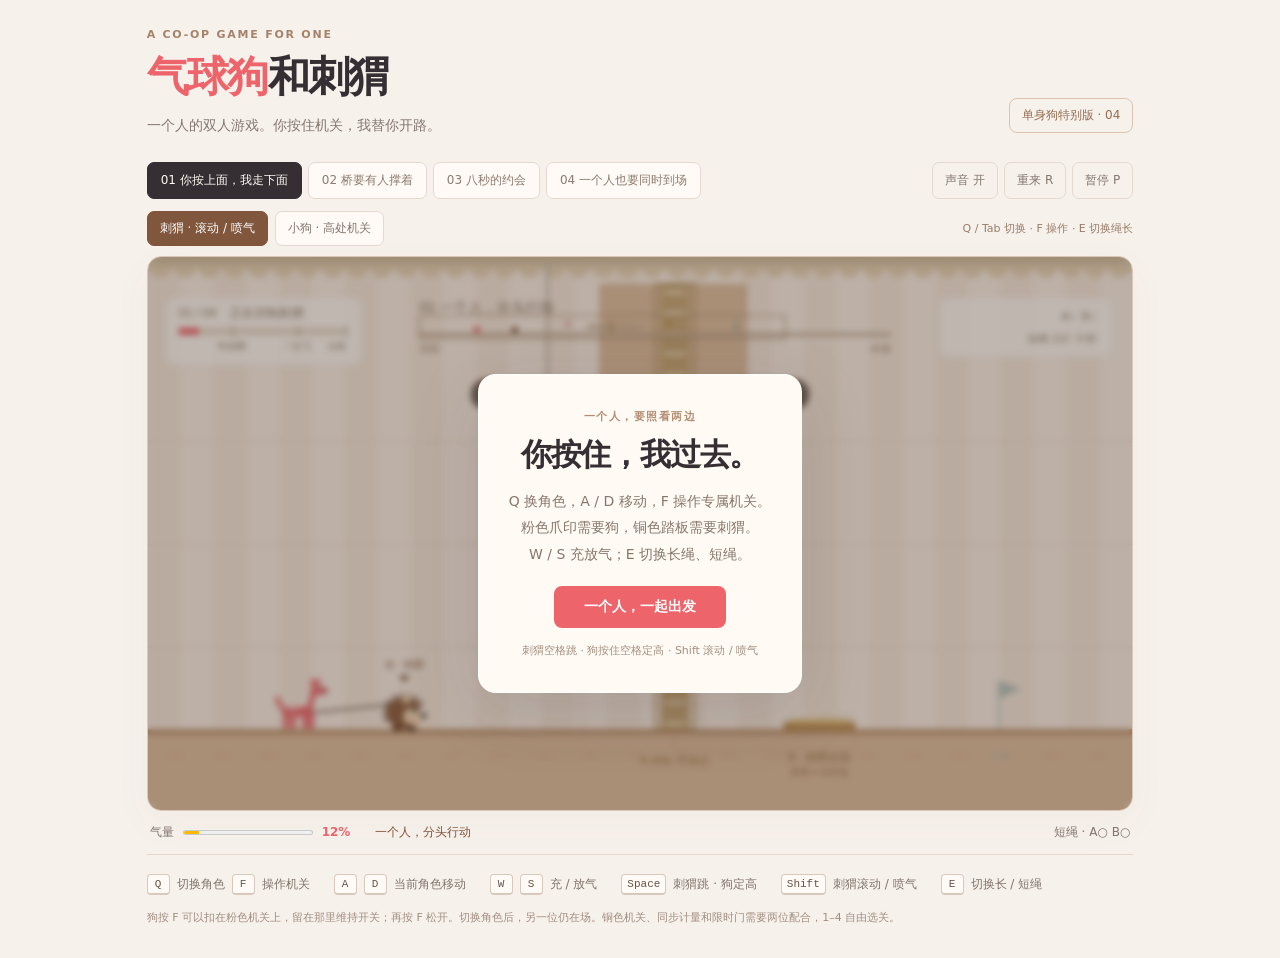
==== commit 672b9b16: "Publish solo cooperative puzzle game" ====
--- a/index.html
+++ b/index.html
@@ -1,198 +1,140 @@
 <!doctype html>
-<html lang="zh-CN">
+<html lang="zh-CN" data-theme="light">
 <head>
 <meta charset="utf-8">
 <meta name="viewport" content="width=device-width, initial-scale=1, viewport-fit=cover">
-<style>:root{color-scheme:light}body{margin:0;font-size:14px}img{max-width:100%}[hidden]{display:none!important}</style>
-<title>气球狗和刺猬</title>
-
-<link rel="stylesheet" href="https://fonts.googleapis.com/css2?family=ZCOOL+KuaiLe&display=swap">
+<meta name="theme-color" content="#f7f1ec">
+<title>气球狗和刺猬 · 一人双角</title>
 <style>
-/* layout: one column — title, level picker, 16:9 stage, two player cards */
-:root{
-  --bg:#f7f1ec; --fg:#2d2630; --muted:#6f6470; --line:#e4d8cf; --key:#ffffff; --keyb:#d4c5b9; --chip:#ffffff; --chipOn:#f2545b; --chipOnFg:#ffffff;
-  --font-display:"ZCOOL KuaiLe","PingFang SC","Hiragino Sans GB","Microsoft YaHei",sans-serif;
-  --font-body:system-ui,-apple-system,"PingFang SC","Microsoft YaHei",sans-serif;
-}
-@media (prefers-color-scheme: dark){:root:not([data-theme="light"]){--bg:#1e1a21;--fg:#f2ece6;--muted:#b3a9b4;--line:#3a333f;--key:#2b2530;--keyb:#4a4250;--chip:#2b2530;--chipOn:#f2545b;--chipOnFg:#ffffff;color-scheme:dark}}
-:root[data-theme="dark"]{--bg:#1e1a21;--fg:#f2ece6;--muted:#b3a9b4;--line:#3a333f;--key:#2b2530;--keyb:#4a4250;--chip:#2b2530;--chipOn:#f2545b;--chipOnFg:#ffffff;color-scheme:dark}
-body{background:var(--bg);color:var(--fg);font-family:var(--font-body);padding-left:max(16px,env(safe-area-inset-left,0px));padding-right:max(16px,env(safe-area-inset-right,0px));padding-block:20px 32px}
-.wrap{max-width:1000px;margin:0 auto;display:flex;flex-direction:column;gap:16px}
-.head{display:flex;flex-direction:column;gap:6px}
-h1{font-family:var(--font-display);font-weight:400;font-size:clamp(28px,5vw,40px);margin:0;letter-spacing:.03em;text-wrap:balance}
-.sub{color:var(--muted);margin:0;max-width:62ch;line-height:1.65;font-size:15px}
-.levels{display:flex;flex-wrap:wrap;gap:8px}
-.levels button{font-family:var(--font-display);font-size:15px;border:1px solid var(--line);background:var(--chip);color:var(--fg);border-radius:999px;padding:6px 14px;cursor:pointer}
-.levels button[aria-pressed="true"]{background:var(--chipOn);color:var(--chipOnFg);border-color:var(--chipOn)}
-.levels button:focus-visible{outline:2px solid var(--chipOn);outline-offset:2px}
-.stage{position:relative;width:100%;aspect-ratio:16/9;border-radius:14px;overflow:hidden;border:1px solid var(--line);background:#fbefe6;cursor:pointer}
-canvas{display:block;width:100%;height:100%}
-[hidden]{display:none!important}
-.overlay{position:absolute;inset:0;display:flex;align-items:center;justify-content:center;background:rgba(45,38,48,.42)}
-.card{background:#fffaf5;color:#2d2630;border-radius:16px;padding:20px 26px;max-width:min(460px,88%);text-align:center;display:flex;flex-direction:column;gap:8px}
-.ctitle{font-family:var(--font-display);font-size:clamp(24px,4vw,34px)}
-.card p{margin:0;line-height:1.6;font-size:15px}
-.card .small{color:#6f6470;font-size:13px}
-.controls{display:grid;grid-template-columns:repeat(auto-fit,minmax(280px,1fr));gap:12px}
-.player{border:1px solid var(--line);border-radius:12px;padding:14px 16px;display:flex;flex-direction:column;gap:10px;min-width:0}
-.player h2{font-family:var(--font-display);font-weight:400;font-size:20px;margin:0;display:flex;align-items:center;gap:8px}
-.dot{width:12px;height:12px;border-radius:50%;flex:none}
-ul{list-style:none;padding:0;margin:0;display:flex;flex-direction:column;gap:7px}
-li{display:flex;gap:10px;align-items:center;font-size:14px;line-height:1.45}
-.keys{display:flex;gap:4px;min-width:62px;flex:none}
-kbd{font-family:ui-monospace,Menlo,monospace;font-size:12px;min-width:26px;text-align:center;padding:2px 6px;border:1px solid var(--keyb);border-bottom-width:2px;border-radius:6px;background:var(--key);color:var(--fg)}
-.foot{color:var(--muted);font-size:13px;margin:0;line-height:1.6}
+:root{color-scheme:light;--bg:#f7f1ec;--ink:#352e32;--muted:#84776f;--line:#e5d9cf;--pink:#ed646b;--brown:#80563c;--font:system-ui,-apple-system,"Microsoft YaHei","PingFang SC",sans-serif}
+*{box-sizing:border-box}body{margin:0;background:var(--bg);color:var(--ink);font-family:var(--font);padding:28px max(18px,env(safe-area-inset-right)) 30px}button{font:inherit;cursor:pointer;touch-action:manipulation}button:focus-visible{outline:3px solid #bd6c45;outline-offset:4px}[hidden]{display:none!important}
+.wrap{max-width:min(1160px,calc(max(340px,100svh - 345px)*16/9));margin:auto}.heading{display:flex;align-items:end;justify-content:space-between;gap:24px;margin-bottom:24px}.eyebrow{font-size:11px;letter-spacing:.16em;color:#a58269;font-weight:750;margin:0 0 10px}.heading h1{font-size:clamp(27px,3.5vw,42px);font-weight:850;letter-spacing:-.04em;margin:0;line-height:1.25}.heading h1 span{color:var(--pink)}.sub{font-size:14px;color:var(--muted);line-height:1.8;margin:9px 0 0}.edition{border:1px solid #dcc4b0;border-radius:8px;color:#946d50;font-size:12px;white-space:nowrap;padding:8px 12px;margin-bottom:5px}
+.topline{display:flex;align-items:center;justify-content:space-between;gap:12px;margin-bottom:12px}.levels{display:flex;flex-wrap:wrap;gap:6px}.levels button{border:1px solid var(--line);border-radius:7px;padding:9px 13px;background:#fffaf5;color:#8c7b70;font-size:12px}.levels button[aria-pressed=true]{background:var(--ink);border-color:var(--ink);color:#fffaf5}.tools{display:flex;gap:6px}.tools button{border:1px solid var(--line);border-radius:7px;padding:9px 12px;background:transparent;color:var(--muted);font-size:12px;white-space:nowrap}
+.stage{position:relative;aspect-ratio:16/9;overflow:hidden;border:1px solid #d9c7b8;border-radius:14px;background:#fbefe6;box-shadow:0 12px 40px #60412d0a;outline:none}canvas{display:block;width:100%;height:100%;touch-action:none}.overlay{position:absolute;inset:0;display:flex;align-items:center;justify-content:center;background:#40352c55;backdrop-filter:blur(3px)}.card{text-align:center;padding:30px;max-width:min(470px,90%);border:1px solid #ffffffa0;border-radius:18px;background:#fffaf4;box-shadow:0 16px 70px #352a2920}.card .kicker{color:#b38c71;font-size:11px;font-weight:700;letter-spacing:.14em}.card h2{font-size:clamp(21px,3vw,31px);margin:10px 0 12px;letter-spacing:-.04em}.card p{font-size:14px;line-height:1.9;color:#87776b;margin:0 0 18px}.primary{background:var(--pink);border:0;color:white;padding:12px 30px;border-radius:8px;font-size:14px;font-weight:700}.card .small{font-size:11px;margin-top:13px;margin-bottom:0;color:#a38f80}
+.status{display:flex;align-items:center;gap:20px;padding:13px 3px;border-bottom:1px solid var(--line);font-size:12px;color:var(--muted)}.air{display:flex;align-items:center;gap:9px}.air meter{width:130px;height:10px;accent-color:var(--pink)}.air strong{color:var(--pink);font-variant-numeric:tabular-nums;min-width:33px}.state{flex:1;color:var(--brown)}.legend{display:flex;flex-wrap:wrap;gap:12px 24px;padding:19px 0 14px;font-size:12px;color:#81746b}.legend>span{display:flex;align-items:center;gap:7px}kbd{display:inline-block;min-width:23px;padding:3px 5px;border:1px solid #d9c9bc;border-bottom-width:2px;border-radius:4px;background:#fffaf5;text-align:center;font:11px ui-monospace,Consolas,monospace;color:#665449}.note{font-size:11px;color:#a18e80;line-height:1.7;margin:0}.touch{display:none;gap:7px;grid-template-columns:repeat(7,1fr);padding:12px 0}.touch button{user-select:none;-webkit-user-select:none;border:1px solid var(--line);background:#fffaf5;border-radius:9px;padding:14px 2px;color:var(--brown);font-size:12px;touch-action:none}.touch button.active{background:#f5cfb6;border-color:#c49b7c}
+@media(max-width:700px){body{padding-top:20px}.wrap{max-width:1160px}.heading{margin-bottom:19px}.edition{display:none}.topline{align-items:start;flex-direction:column}.levels{gap:5px}.levels button{padding:7px 9px;font-size:11px}.tools{align-self:end}.status{gap:12px;font-size:10px}.air meter{width:75px}.legend{gap:9px 15px;font-size:11px}.card{padding:18px}.card p{font-size:12px;line-height:1.6;margin-bottom:10px}.card .small{display:none}.card h2{margin:6px 0}.primary{padding:9px 22px}.touch{display:grid}.note{font-size:10px}}
+@media(pointer:coarse){.touch{display:grid}}
+@media(max-width:420px){.card{padding:12px}.card .kicker{display:none}.card h2{font-size:20px;margin:0 0 8px}.card p{font-size:11px;line-height:1.5;margin-bottom:8px}.primary{font-size:12px;padding:8px 18px}.status{flex-wrap:wrap;gap:7px 10px}.status .state{order:3;flex-basis:100%}.status>span:last-child{margin-left:auto}}
+.roles{display:flex;align-items:center;gap:7px;margin:0 0 10px}.roles button{border:1px solid var(--line);background:#fffaf5;color:var(--muted);font-size:12px;padding:8px 12px;border-radius:7px}.roles button[aria-pressed=true]{background:#80563c;color:white;border-color:#80563c}.roles #dogRole[aria-pressed=true]{background:var(--pink);border-color:var(--pink)}.roles span{margin-left:auto;color:#987d68;font-size:11px}.touch{grid-template-columns:repeat(5,1fr)}@media(max-width:480px){.roles{flex-wrap:wrap}.roles span{width:100%;margin:0;font-size:10px}.roles button{font-size:11px;padding:7px 10px}}
 </style>
-
 </head>
-<body>
-<div class="wrap">
-  <header class="head">
-    <h1>气球狗和刺猬</h1>
-    <p class="sub">两个人共用一个键盘。气球狗和刺猬被一根绳子拴在一起，刺猬给气球狗打气，一起去右边的旗子那里。气球狗只要碰到刺猬就会炸。</p>
-  </header>
-
-  <nav class="levels" id="levels" aria-label="选关"></nav>
-
-  <div class="stage" id="stage">
-    <canvas id="game" aria-label="气球狗和刺猬游戏画面"></canvas>
-    <div class="overlay" id="start">
-      <div class="card">
-        <div class="ctitle">气球狗和刺猬</div>
-        <p>两个人，一个键盘，六关。<br>先点一下画面，再按任意键开始。</p>
-        <p class="small">打开声音效果更好</p>
-      </div>
-    </div>
-    <div class="overlay" id="win" hidden>
-      <div class="card">
-        <div class="ctitle" id="winTitle">过关！</div>
-        <p id="winBody"></p>
-        <p class="small" id="winNext">按 Enter 下一关，按 R 重来这一关</p>
-      </div>
-    </div>
-  </div>
-
-  <div class="controls">
-    <section class="player">
-      <h2><span class="dot" style="background:#f2545b"></span>气球狗 · 左手</h2>
-      <ul>
-        <li><span class="keys"><kbd>A</kbd><kbd>D</kbd></span>左右走，飘着的时候也能控制方向</li>
-        <li><span class="keys"><kbd>W</kbd></span>没气时是跳，有气时是起飞。站在地上不按 W 就不会飘走</li>
-        <li><span class="keys"><kbd>S</kbd></span>放气，会乱喷着往前飞。按住放光就变扁，能钻窄缝</li>
-      </ul>
-    </section>
-    <section class="player">
-      <h2><span class="dot" style="background:#8b5a3c"></span>刺猬 · 右手</h2>
-      <ul>
-        <li><span class="keys"><kbd>←</kbd><kbd>→</kbd></span>左右走</li>
-        <li><span class="keys"><kbd>↑</kbd></span>跳，按得越久跳得越高</li>
-        <li><span class="keys"><kbd>↓</kbd></span>打气：站在打气筒上连按，或者靠近气球狗按住吹气，靠近气球皮按住把它吹活</li>
-        <li><span class="keys"><kbd>0</kbd></span>按住收绳，把两只拉近；松开绳子慢慢放长（小键盘的 0 也行）</li>
-        <li><span class="keys"><kbd>/</kbd></span>按住缩成球：滚得快、会反弹，能撞破气球墙</li>
-      </ul>
-    </section>
-  </div>
-  <p class="foot">按 <kbd>R</kbd> 重来这一关，数字键 <kbd>1</kbd>–<kbd>6</kbd> 直接选关。需要实体键盘，手机上玩不了。</p>
+<body><main class="wrap">
+<header class="heading"><div><p class="eyebrow">A CO-OP GAME FOR ONE</p><h1><span>气球狗</span>和刺猬</h1><p class="sub">一个人的双人游戏。你按住机关，我替你开路。</p></div><span class="edition">单身狗特别版 · 04</span></header>
+<div class="topline"><nav class="levels" id="levels" aria-label="选关"></nav><div class="tools"><button id="soundBtn" aria-pressed="true">声音 开</button><button id="restartBtn">重来 R</button><button id="pauseBtn">暂停 P</button></div></div>
+<div class="roles" aria-label="控制角色"><button id="hogRole" aria-pressed="true">刺猬 · 滚动 / 喷气</button><button id="dogRole" aria-pressed="false">小狗 · 高处机关</button><span>Q / Tab 切换 · F 操作 · E 切换绳长</span></div>
+<div class="stage" id="stage" tabindex="0" aria-label="游戏区域，Q 切换角色，A D 移动，F 操作机关，W 充气，S 放气，空格让刺猬跳跃或小狗定高，Shift 滚动或喷气，E 切换长短绳">
+<canvas id="game" aria-label="气球狗和刺猬单人游戏画面"></canvas>
+<div class="overlay" id="start"><div class="card"><span class="kicker">一个人，要照看两边</span><h2>你按住，我过去。</h2><p>Q 换角色，A / D 移动，F 操作专属机关。<br>粉色爪印需要狗，铜色踏板需要刺猬。<br>W / S 充放气；E 切换长绳、短绳。</p><button class="primary" id="startBtn">一个人，一起出发</button><p class="small">刺猬空格跳 · 狗按住空格定高 · Shift 滚动 / 喷气</p></div></div>
+<div class="overlay" id="paused" hidden><div class="card"><span class="kicker">等一等朋友</span><h2>歇一下，再出发。</h2><p>按 P / Esc，或点击下面的按钮继续。</p><button class="primary" id="resumeBtn">继续同行</button></div></div>
+<div class="overlay" id="win" hidden><div class="card"><span class="kicker">一根绳子，两位朋友</span><h2 id="winTitle">一起到了！</h2><p id="winBody"></p><button class="primary" id="nextBtn">下一关 →</button><p class="small" id="winNext">Enter 下一关 · R 再试一次</p></div></div>
 </div>
-
-<script>
+<div class="status" id="status" role="status" aria-live="off"><div class="air"><span>气量</span><meter id="airMeter" min="0" max="1" low=".32" high=".90" optimum=".78" value=".12"></meter><strong id="airText">12%</strong></div><span class="state" id="stateText">等你出发</span><span id="saveText">蓝旗处自动存档</span></div>
+<div class="touch" aria-label="触屏操作"><button data-code="KeyA" aria-label="向左">←</button><button data-code="KeyD" aria-label="向右">→</button><button data-code="Space">跳/稳</button><button data-code="KeyW">充气</button><button data-code="KeyS">放气</button><button data-code="KeyQ">换角</button><button data-code="KeyF">操作</button><button data-code="ShiftLeft" aria-label="地面滚动，空中喷气">滚/喷</button><button data-code="KeyE">绳长</button></div>
+<div class="legend"><span><kbd>Q</kbd> 切换角色 <kbd>F</kbd> 操作机关</span><span><kbd>A</kbd><kbd>D</kbd> 当前角色移动</span><span><kbd>W</kbd><kbd>S</kbd> 充 / 放气</span><span><kbd>Space</kbd> 刺猬跳 · 狗定高</span><span><kbd>Shift</kbd> 刺猬滚动 / 喷气</span><span><kbd>E</kbd> 切换长 / 短绳</span></div>
+<p class="note">狗按 F 可以扣在粉色机关上，留在那里维持开关；再按 F 松开。切换角色后，另一位仍在场。铜色机关、同步计量和限时门需要两位配合，1–4 自由选关。</p>
+</main><script>
 (()=>{
 const cv=document.getElementById('game'),c=cv.getContext('2d');
-const stageEl=document.getElementById('stage'),startEl=document.getElementById('start'),winEl=document.getElementById('win');
+const stageEl=document.getElementById('stage'),startEl=document.getElementById('start'),winEl=document.getElementById('win'),pauseEl=document.getElementById('paused');
 const winTitle=document.getElementById('winTitle'),winBody=document.getElementById('winBody'),winNext=document.getElementById('winNext'),levelsEl=document.getElementById('levels');
-const W=960,H=540,G=1400,K=3.2,MD=1,MH=1.4,ROPE=110,NAILS=26;
-const DOGC='#f2545b';
-const FONT=n=>`${n}px "ZCOOL KuaiLe","PingFang SC","Microsoft YaHei",sans-serif`;
+const airMeter=document.getElementById('airMeter'),airText=document.getElementById('airText'),stateText=document.getElementById('stateText'),saveText=document.getElementById('saveText');
+const W=960,H=540,G=1000,K=3.2,MD=1,MH=1.25,ROPE=300,NAILS=26,DOGC='#ed646b';
+const FONT=n=>`${n}px "Microsoft YaHei","PingFang SC",sans-serif`;
 const clamp=(v,a,b)=>Math.max(a,Math.min(b,v));
 const approach=(v,t,s)=>v<t?Math.min(t,v+s):Math.max(t,v-s);
 const inRect=(x,y,r)=>x>r.x&&x<r.x+r.w&&y>r.y&&y<r.y+r.h;
-
-/* ---------- levels ---------- */
 const LEVELS=[
- {name:'第一次起飞',tip:'刺猬站在打气筒上连按 ↓ 充气，一起走到坑边，气球狗按 W 起飞',
-  solids:[{x:-200,y:440,w:670,h:300},{x:660,y:380,w:500,h:400}],
-  pumps:[{x:30,y:400,w:60,h:40,zone:[120,200]}],
-  dogX:160,hogX:60,goal:{x:820,y:300,w:140,h:80}},
- {name:'仙人掌花园',tip:'头顶有钉子。气别充满，让刺猬在地上拉着气球狗走，按住 0 收绳能让它飞低一点',kite:true,leak:.06,
-  solids:[{x:-200,y:440,w:1400,h:300}],
-  pumps:[{x:30,y:400,w:60,h:40,zone:[120,200]},{x:548,y:400,w:50,h:40,zone:[625,705]}],
-  bars:[{x:330,y:188,w:630}],
-  cacti:[{x:380,base:440,h:75},{x:445,base:440,h:95},{x:510,base:440,h:70},{x:745,base:440,h:90},{x:805,base:440,h:70},{x:862,base:440,h:85}],
-  dogX:160,hogX:60,goal:{x:885,y:360,w:75,h:80}},
- {name:'气球墙',tip:'刺猬按住 / 缩成球，滚起来撞破气球墙。球会反弹',
-  solids:[{x:-200,y:440,w:840,h:300},{x:800,y:400,w:400,h:300}],
-  pumps:[{x:470,y:400,w:60,h:40,zone:[560,638]}],
-  walls:[{x:250,y:NAILS,w:34,h:440-NAILS},{x:420,y:NAILS,w:34,h:440-NAILS}],
-  dogX:150,hogX:80,goal:{x:840,y:320,w:120,h:80}},
- {name:'窄缝',tip:'气球狗按住 S 放光气变扁，刺猬缩成球，一起钻过去',
-  solids:[{x:-200,y:440,w:1020,h:300},{x:300,y:NAILS,w:220,h:413-NAILS},{x:820,y:300,w:400,h:400}],
-  pumps:[{x:740,y:400,w:60,h:40,zone:[640,718]}],
-  dogX:150,hogX:70,dogAir:.3,goal:{x:860,y:220,w:100,h:80}},
- {name:'大风扇',tip:'风会把气球狗往上吹。气不用太满，借风飞过去，别撞到钉子',
-  solids:[{x:-200,y:440,w:500,h:300},{x:500,y:360,w:60,h:300},{x:760,y:400,w:400,h:300}],
-  pumps:[{x:30,y:400,w:60,h:40,zone:[120,200]}],
-  fans:[{x:330,y:NAILS,w:130,h:540-NAILS,dx:0,dy:-1,p:1500},{x:590,y:NAILS,w:130,h:540-NAILS,dx:0,dy:-1,p:1500}],
-  dogX:160,hogX:60,goal:{x:820,y:320,w:140,h:80}},
- {name:'冷和热',tip:'热灯让气球狗自己变大，冷风让它缩小。最后刺猬要撞开气球墙',
-  solids:[{x:-200,y:440,w:500,h:300},{x:520,y:420,w:160,h:300},{x:820,y:360,w:400,h:300}],
-  pumps:[{x:30,y:400,w:60,h:40,zone:[120,200]},{x:530,y:380,w:50,h:40,zone:[600,675]}],
-  heat:[{x:330,y:NAILS,w:150,h:330,k:.16},{x:690,y:120,w:120,h:420,k:-.15}],
-  cacti:[{x:852,base:360,h:55}],
-  walls:[{x:890,y:NAILS,w:30,h:360-NAILS}],
-  dogX:160,hogX:60,goal:{x:920,y:280,w:40,h:80}},
+ {name:'你按上面，我走下面',width:1240,softSky:true,tip:'粉色爪印只认小狗，铜色踏板只认刺猬。门需要有人一直按着。',
+  solids:[{x:-200,y:460,w:1640,h:300},{x:440,y:NAILS,w:145,h:416-NAILS}],
+  switches:[
+   {id:'paw',type:'dogDock',x:390,y:270,w:48,label:'A · 狗来按',letter:'A'},
+   {id:'pin',type:'hogRoll',x:620,y:460,w:70,label:'B · 刺猬反锁',letter:'B',requires:['paw']},
+  ],
+  gates:[{id:'door',x:500,y:NAILS,w:28,h:460-NAILS,rule:{any:['paw','pin']},label:'A 供电 / B 锁定'}],
+  dogX:150,hogX:250,dogAir:.12,checkpoints:[{x:830,dogX:745,air:0,requires:['pin']}],
+  goal:{x:1100,y:380,w:100,h:80,requires:['pin']},
+  zones:[{x:0,title:'01 一个人，分头行动',hint:'Q 切到狗；E 放长绳，W 充气升高。靠近爪印按 F。'},
+   {x:420,title:'02 谁留下，谁过去',hint:'狗扣在 A 上，门才开着。铜色踏板可以接管这道门。'},
+   {x:700,title:'03 回来接它',hint:'B 锁定后门不会关。切回狗，F 松开，放扁后穿过下方通道。'},
+   {x:930,title:'04 缺一位都不算到达',hint:'两位朋友都到绿旗附近，才算过关。'}]},
+ {name:'桥要有人撑着',width:1720,tip:'一个留下撑桥，另一个去对岸接管。先松手，桥就会收回。',
+  solids:[{x:-200,y:460,w:750,h:300},{x:850,y:460,w:1100,h:300},{x:885,y:NAILS,w:135,h:432-NAILS}],
+  beds:[{x:1230,w:220,base:460,h:126}],
+  switches:[
+   {id:'paw',type:'dogDock',x:720,y:270,w:48,label:'A · 狗撑桥',letter:'A'},
+   {id:'pin',type:'hogRoll',x:920,y:460,w:65,label:'B · 刺猬接管',letter:'B',requires:['paw']},
+  ],
+  gates:[{id:'bridge',kind:'bridge',x:550,y:460,w:300,h:18,rule:{any:['paw','pin']},label:'A 撑住 / B 固定'},
+   {id:'door',x:1080,y:NAILS,w:28,h:460-NAILS,rule:'pin',label:'B 锁定后通行'}],
+  dogX:150,hogX:250,dogAir:.12,checkpoints:[{x:1150,dogX:1065,air:0,requires:['pin']}],
+  goal:{x:1590,y:380,w:100,h:80,requires:['pin']},
+  zones:[{x:0,title:'01 先到桥边观察',hint:'前方没有地面。粉色牵引环能把桥放下，铜盘能把它固定。'},
+   {x:430,title:'02 别急着让它松手',hint:'狗去 A，刺猬等桥出现。Q 换角色，Shift 缩球去对岸的 B。'},
+   {x:880,title:'03 该谁接过重量',hint:'B 在矮洞里。固定桥后，再把狗从 A 上接回来。'},
+   {x:1090,title:'04 再次走到一起',hint:'前方是两位都怕的刺丛。E 收短绳，再一起飞过去。'}]},
+ {name:'八秒的约会',width:1580,tip:'狗先按下计时按钮，刺猬要赶在门关前钻到反锁器。',
+  solids:[{x:-200,y:460,w:1980,h:300},{x:865,y:NAILS,w:150,h:432-NAILS}],
+  beds:[{x:480,w:225,base:460,h:126}],
+  switches:[
+   {id:'timer',type:'dogTap',x:420,y:260,w:48,label:'A · 狗启动 8 秒',letter:'A',duration:8,lockBy:'pin'},
+   {id:'pin',type:'hogRoll',x:935,y:460,w:64,label:'B · 刺猬反锁',letter:'B',requires:['timer']},
+   {id:'relay',type:'dogTap',x:1110,y:260,w:48,label:'C · 狗来接力',letter:'C',requires:['pin']},
+  ],
+  gates:[{id:'timed',x:785,y:NAILS,w:28,h:460-NAILS,rule:{any:['timer','pin']},label:'A 倒计时 / B 反锁'},
+   {id:'exit',x:1250,y:NAILS,w:28,h:460-NAILS,rule:{all:['pin','relay']},label:'B 和 C 都要完成'}],
+  dogX:150,hogX:250,dogAir:.12,checkpoints:[{x:1140,dogX:1055,air:0,requires:['pin']}],
+  goal:{x:1440,y:380,w:110,h:80,requires:['pin','relay']},
+  zones:[{x:0,title:'01 先安排好，再开始',hint:'A 只有 8 秒。先看清 B 在哪里，等两位都准备好，再让狗按 F。'},
+   {x:455,title:'02 谁先到，不算赢',hint:'收短绳、借浮力越过刺丛。空中 Shift 喷气，可以争取时间。'},
+   {x:760,title:'03 赶在归零之前',hint:'B 藏在矮洞里。门口不会夹人，但过不去就得回来重新计时。'},
+   {x:1020,title:'04 轮到它来接力',hint:'B 反锁以后，C 才能按。粉色机关仍然需要切回狗操作。'}]},
+ {name:'一个人也要同时到场',width:1760,tip:'两边同时压住，保持到计量条充满。小狗的气量也得刚刚好。',
+  solids:[{x:-200,y:460,w:2160,h:300}],beds:[{x:1070,w:200,base:460,h:126}],
+  switches:[
+   {id:'pawA',type:'dogDock',x:475,y:270,w:48,label:'A · 狗稳住',letter:'A'},
+   {id:'hogA',type:'hogPlate',x:620,y:460,w:76,label:'B · 刺猬留在这里',letter:'B'},
+   {id:'pawB',type:'dogDock',x:1450,y:265,w:48,label:'C · 轻压气阀',letter:'C',minAir:.45,maxAir:.68},
+   {id:'hogB',type:'hogPlate',x:1510,y:460,w:80,label:'D · 刺猬到场',letter:'D'},
+  ],
+  charges:[{id:'first',all:['pawA','hogA'],duration:2.2,label:'A + B 同时压住'},
+   {id:'final',all:['pawB','hogB'],duration:2.4,label:'C + D 同时到场',requires:[{charge:'first'}]}],
+  gates:[{id:'door',x:840,y:NAILS,w:28,h:460-NAILS,rule:{charge:'first'},label:'A + B 同步解锁'}],
+  dogX:150,hogX:250,dogAir:.12,checkpoints:[{x:940,dogX:855,air:0,requires:[{charge:'first'}]}],
+  goal:{x:1490,y:380,w:130,h:80,pair:'final',requires:[{charge:'first'}]},
+  zones:[{x:0,title:'01 一个人，照看两边',hint:'A 和 B 要同时压住 2.2 秒。把一位安顿好，再切换去照顾另一位。'},
+   {x:520,title:'02 停得住，才算配合',hint:'铜色踏板只认刺猬的重量。两边任何一位松开，计量会重新开始。'},
+   {x:875,title:'03 先把朋友接回来',hint:'门已锁定。松开狗，收短绳，带刺猬越过中间的刺丛。'},
+   {x:1300,title:'04 最后一次，一起到场',hint:'C 只接受 45%–68% 气量。狗扣在 C 上，刺猬留在 D，保持 2.4 秒。'}]},
 ];
-
-let idx=0,L,statics,pumps,walls,cacti,fans,heat,bars,solids,needRebuild=false;
-let dog,hog,rope,parts=[],texts=[],stats,time=0,hit=0,shake=0,win=false,started=false,reviveSnd=0,banner=0,ropeLen=110,reelSnd=0;
-
-const rr=a=>22+22*a;
+let idx=0,L,statics,walls,cacti,fans,heat,bars,solids,spikeTeeth=[],switches=[],gates=[],charges=[],needRebuild=false;
+let dog,hog,ropeLen=ROPE,parts=[],texts=[],stats,time=0,hit=0,shake=0,win=false,started=false,paused=false,muted=false,checkpoint=null,banner=0,pumpClock=0,hudClock=0,cameraX=0,hurt=0,hurtReason='';
+let activeRole='hog',ropeShort=true,interactNotice='',noticeTime=0;
+const rr=a=>22+22*Math.min(a,1.05);
 const isFlat=()=>dog.state==='ok'&&dog.air<.04;
 function anchor(){
-  if(dog.state!=='ok')return{x:dog.x-dog.face*22,y:dog.y};
-  if(isFlat())return{x:dog.x-dog.face*26,y:dog.y+3};
-  const r=rr(dog.air);return{x:dog.x-dog.face*.75*r,y:dog.y+.5*r};
-}
-function rebuildSolids(){
-  solids=[...statics,...pumps,...walls.filter(w=>w.alive),{x:-60,y:-200,w:60,h:900},{x:W,y:-200,w:60,h:900}];
-}
-function overlapAny(cx,cy,hw,hh){
-  for(const s of solids){if(Math.abs(cx-(s.x+s.w/2))<hw+s.w/2&&Math.abs(cy-(s.y+s.h/2))<hh+s.h/2)return true;}
-  return false;
-}
-function groundAt(x){
-  let y=H;for(const s of [...statics,...pumps]){if(x>=s.x&&x<=s.x+s.w&&s.y>40&&s.y<y)y=s.y;}return y;
-}
-function canGrow(){const r=rr(dog.air),bottom=dog.y+7;return!overlapAny(dog.x,bottom-r-1,r*.85,r);}
-
-function loadLevel(i){
-  idx=i;L=LEVELS[i];
-  statics=L.solids.map(s=>({...s}));
-  pumps=L.pumps.map(p=>({...p,pump:true,anim:0}));
-  walls=(L.walls||[]).map(w=>({...w,bwall:true,alive:true}));
-  cacti=L.cacti||[];fans=L.fans||[];heat=L.heat||[];bars=L.bars||[];
-  reset(true);
-  [...levelsEl.children].forEach((b,j)=>b.setAttribute('aria-pressed',j===i?'true':'false'));
-}
+ if(dog.state!=='ok'||isFlat())return{x:dog.x-dog.face*22,y:dog.y+3};
+ const r=rr(dog.air);return{x:dog.x-dog.face*.5*r,y:dog.y+.45*r};
+}
+function dogDims(){if(dog.state!=='ok')return[26,6];if(isFlat())return[28,7];const r=rr(dog.air);return[r*.85,r];}
+function rebuildSolids(){solids=[...statics,...walls.filter(w=>w.alive),...gates.filter(g=>g.kind==='bridge'?g.on:!g.on),...bars.map(b=>({x:b.x,y:b.y,w:b.w,h:8,spikeBacking:true})),...(!L.softSky?[{x:0,y:-200,w:L.width,h:208,spikeBacking:true}]:[]),{x:-60,y:-200,w:60,h:900},{x:L.width,y:-200,w:60,h:900}];needRebuild=false;}
+function overlapAny(cx,cy,hw,hh){return solids.some(s=>Math.abs(cx-(s.x+s.w/2))<hw+s.w/2-.2&&Math.abs(cy-(s.y+s.h/2))<hh+s.h/2-.2);}
+function groundAt(x){let y=H+100;for(const s of statics)if(x>=s.x&&x<=s.x+s.w&&s.y>40)y=Math.min(y,s.y);return y;}
+function makeCacti(beds){return beds.flatMap(b=>{const a=[];for(let x=b.x+16,i=0;x<b.x+b.w;x+=32,i++)a.push({x,base:b.base,h:b.h-[0,7,3,10][i%4]});return a;});}
+function loadLevel(i){idx=i;L=LEVELS[i];statics=L.solids.map(s=>({...s}));walls=(L.walls||[]).map(w=>({...w,bwall:true,alive:true}));switches=(L.switches||[]).map(s=>({...s,on:false,latched:false,remaining:0}));gates=(L.gates||[]).map(g=>({...g,on:false,open:0}));charges=(L.charges||[]).map(p=>({...p,progress:0,done:false}));cacti=makeCacti(L.beds||[]);fans=L.fans||[];heat=L.heat||[];bars=L.bars||[];spikeTeeth=[...(!L.softSky?downwardTeeth(0,8,L.width,24,NAILS-8,'ceiling'):[]),...bars.flatMap((b,j)=>downwardTeeth(b.x,b.y+8,b.w,20,10,j))];reset(true);[...levelsEl.children].forEach((b,j)=>b.setAttribute('aria-pressed',j===i?'true':'false'));}
 function reset(full){
-  for(const w of walls)w.alive=true;
-  rebuildSolids();
-  const air=L.dogAir??.25;
-  dog={x:L.dogX,y:0,vx:0,vy:0,air,face:1,ground:true,plugged:false,plugPump:null,unplugT:0,state:'ok',squash:0,rot:0,inv:0,near:99,flatPrev:air<.04,lastR:rr(air)};
-  dog.y=groundAt(dog.x)-(air<.04?7:rr(air));
-  hog={x:L.hogX,y:groundAt(L.hogX)-15,vx:0,vy:0,face:1,ground:true,grab:false,revive:0,squash:0,ball:false,spin:0,blow:false,coyote:0,jbuf:0,bob:0,standPump:null};
-  ropeLen=ROPE;rope={x:0,y:0};
-  hit=0;shake=0;win=false;bulges=[];for(const p of pumps){p.anim=0;p.cd=0;}
-  if(full){stats={hog:0,over:0,spike:0,cactus:0,fall:0};time=0;parts=[];texts=[];banner=4;}
-  winEl.hidden=true;
-}
-
-/* ---------- audio ---------- */
+ if(full){checkpoint=null;stats={hog:0,over:0,spike:0,cactus:0,thorn:0,fall:0,timeout:0,swaps:0,breaks:0};time=0;parts=[];texts=[];}
+ walls.forEach((w,i)=>w.alive=checkpoint?checkpoint.walls[i]:true);switches.forEach((s,i)=>{s.latched=checkpoint?checkpoint.switches[i]:false;s.on=s.latched;s.remaining=0;});charges.forEach((p,i)=>{p.done=checkpoint?checkpoint.charges[i]:false;p.progress=p.done?p.duration:0;});gates.forEach(g=>{g.on=powered(g.rule);g.open=g.on?1:0;});rebuildSolids();
+ const sp=checkpoint?L.checkpoints[checkpoint.index]:null,air=sp?sp.air:(L.dogAir??.12),dx=sp?sp.dogX:L.dogX,hx=sp?sp.x:L.hogX;
+ dog={x:dx,y:groundAt(dx)-(air<.04?7:rr(air)),vx:0,vy:0,air,face:1,ground:true,state:'ok',lastPop:'',docked:'',squash:0,rot:0,inv:1,near:99,lastR:rr(air),flatPrev:air<.04,blocked:0};
+ hog={x:hx,y:groundAt(hx)-15,vx:0,vy:0,face:1,ground:true,revive:0,squash:0,ball:false,spin:0,blow:false,reel:false,coyote:0,jbuf:0,bob:0,taut:false,jet:false,jetEmpty:false,jetDir:1,jetGlow:0,jetClock:0};
+ ropeLen=112;ropeShort=true;activeRole='hog';noticeTime=0;hit=0;shake=0;hurt=0;win=false;banner=5.5;paused=false;pumpClock=0;cameraX=clamp(hx-W*.38,0,L.width-W);clearHeld();setJet(false);winEl.hidden=true;pauseEl.hidden=true;document.getElementById('pauseBtn').textContent='暂停 P';syncRoleUI();syncHUD();
+}
 let ac=null,master=null,jetGain=null,nbuf=null;
 function initAudio(){
   if(ac){if(ac.state==='suspended')ac.resume();return;}
   try{
     ac=new (window.AudioContext||window.webkitAudioContext)();
-    master=ac.createGain();master.gain.value=.5;master.connect(ac.destination);
+    master=ac.createGain();master.gain.value=muted?0:.32;master.connect(ac.destination);
     const o=ac.createOscillator();o.type='sawtooth';o.frequency.value=150;
     const lfo=ac.createOscillator();lfo.frequency.value=17;const lg=ac.createGain();lg.gain.value=60;lfo.connect(lg);lg.connect(o.frequency);
     const f=ac.createBiquadFilter();f.type='lowpass';f.frequency.value=900;
@@ -218,279 +160,311 @@
 const sCreak=()=>tone('sawtooth',230,170,.12,.04);
 const sWin=()=>[523,659,784,1046].forEach((f,i)=>setTimeout(()=>tone('triangle',f,f*1.001,.2,.18),i*110));
 
-/* ---------- input ---------- */
-const down=new Set(),just=new Set();
-function start(){if(started)return;started=true;startEl.hidden=true;initAudio();}
+
+/* One player owns every action; the dog responds to air, tether and momentum. */
+const down=new Set(),just=new Set(),heldSources=new Map();
+function setHeld(code,source,on){
+ let sources=heldSources.get(code);if(!sources){sources=new Set();heldSources.set(code,sources);}
+ if(on){if(!sources.size)just.add(code);sources.add(source);down.add(code);}else{sources.delete(source);if(!sources.size){down.delete(code);heldSources.delete(code);}}
+}
+function clearHeld(){down.clear();just.clear();heldSources.clear();document.querySelectorAll('.touch .active').forEach(b=>b.classList.remove('active'));}
+const held=(...keys)=>keys.some(k=>down.has(k));
+const pressed=(...keys)=>keys.some(k=>just.has(k));
+function start(){started=true;paused=false;startEl.hidden=true;pauseEl.hidden=true;initAudio();stageEl.focus({preventScroll:true});}
+function togglePause(force){if(!started||win)return;paused=force??!paused;clearHeld();pauseEl.hidden=!paused;document.getElementById('pauseBtn').textContent=paused?'继续 P':'暂停 P';setJet(false);if(!paused){initAudio();stageEl.focus({preventScroll:true});}}
+function toggleSound(){muted=!muted;if(ac&&master)master.gain.value=muted?0:.32;document.getElementById('soundBtn').textContent=muted?'声音 关':'声音 开';document.getElementById('soundBtn').setAttribute('aria-pressed',String(!muted));}
+const gameKeys=['KeyA','KeyD','KeyW','KeyS','KeyE','KeyQ','KeyF','Space','ArrowLeft','ArrowRight','ArrowUp','ArrowDown','ShiftLeft','ShiftRight','Slash','Digit0','Numpad0'];
 addEventListener('keydown',e=>{
-  const k=e.code;
-  if(['ArrowLeft','ArrowRight','ArrowUp','ArrowDown','Space','Slash'].includes(k))e.preventDefault();
-  if(!started){start();return;}
-  initAudio();
-  if(!e.repeat)just.add(k);
-  down.add(k);
-  if(k==='KeyR')reset(true);
-  const m=k.match(/^Digit([1-6])$/);if(m)loadLevel(+m[1]-1);
-  if(win&&(k==='Enter'||k==='NumpadEnter')&&idx<LEVELS.length-1)loadLevel(idx+1);
+ const k=e.code;if(gameKeys.includes(k))e.preventDefault();
+ if(k==='KeyP'||k==='Escape'){if(!e.repeat)togglePause();return;}
+ if(k==='KeyM'){if(!e.repeat)toggleSound();return;}
+ if(k==='KeyR'&&started){reset(true);return;}
+ const m=k.match(/^Digit([1-4])$/);if(m){loadLevel(+m[1]-1);start();return;}
+ if((k==='KeyQ'||k==='Tab')&&started&&!win){e.preventDefault();if(!e.repeat)setActor(activeRole==='hog'?'dog':'hog');return;}
+ if(win&&(k==='Enter'||k==='NumpadEnter')){loadLevel((idx+1)%LEVELS.length);start();return;}
+ if(!gameKeys.includes(k)||paused||win)return;
+ if(!started)start();initAudio();setHeld(k,'keyboard',true);
 });
-addEventListener('keyup',e=>down.delete(e.code));
-addEventListener('blur',()=>down.clear());
-stageEl.addEventListener('click',()=>{window.focus();start();});
-LEVELS.forEach((l,i)=>{const b=document.createElement('button');b.type='button';b.id='lv'+(i+1);b.textContent=`${i+1} ${l.name}`;b.addEventListener('click',()=>{loadLevel(i);start();b.blur();window.focus();});levelsEl.appendChild(b);});
-
-/* ---------- fx ---------- */
+addEventListener('keyup',e=>setHeld(e.code,'keyboard',false));
+addEventListener('blur',()=>{clearHeld();if(started&&!win)togglePause(true);});
+document.addEventListener('visibilitychange',()=>{if(document.hidden&&started&&!win)togglePause(true);});
+document.getElementById('startBtn').addEventListener('click',start);
+document.getElementById('resumeBtn').addEventListener('click',()=>togglePause(false));
+document.getElementById('pauseBtn').addEventListener('click',()=>togglePause());
+document.getElementById('restartBtn').addEventListener('click',()=>{reset(true);start();});
+document.getElementById('soundBtn').addEventListener('click',()=>{initAudio();toggleSound();});
+document.getElementById('nextBtn').addEventListener('click',()=>{loadLevel((idx+1)%LEVELS.length);start();});
+document.getElementById('hogRole').addEventListener('click',()=>setActor('hog'));
+document.getElementById('dogRole').addEventListener('click',()=>setActor('dog'));
+stageEl.addEventListener('click',e=>{if(e.target===cv){if(!started)start();else stageEl.focus({preventScroll:true});}});
+LEVELS.forEach((l,i)=>{const b=document.createElement('button');b.type='button';b.id='lv'+(i+1);b.textContent=`0${i+1} ${l.name}`;b.addEventListener('click',()=>{loadLevel(i);start();});levelsEl.appendChild(b);});
+document.querySelectorAll('[data-code]').forEach(b=>{
+ b.addEventListener('pointerdown',e=>{e.preventDefault();if(win)return;if(!started)start();if(paused)togglePause(false);b.setPointerCapture(e.pointerId);setHeld(b.dataset.code,e.pointerId,true);b.classList.add('active');});
+ const release=e=>{setHeld(b.dataset.code,e.pointerId,false);b.classList.remove('active');};b.addEventListener('pointerup',release);b.addEventListener('pointercancel',release);b.addEventListener('lostpointercapture',release);
+});
 function addText(x,y,txt,col,size=20){texts.push({x,y,txt,col,size,life:1.1});}
-function puff(x,y,n,col){for(let i=0;i<n;i++)parts.push({x,y,vx:(Math.random()-.5)*120,vy:-40-Math.random()*80,life:.5+Math.random()*.3,max:.8,col,sz:4+Math.random()*5,rot:0,vr:0,round:true});}
-function confetti(x,y,n,cols,spread){for(let i=0;i<n;i++){const a=Math.random()*Math.PI*2,v=150+Math.random()*350;parts.push({x:x+(Math.random()-.5)*spread,y:y+(Math.random()-.5)*spread,vx:Math.cos(a)*v,vy:Math.sin(a)*v-120,life:.9+Math.random()*.5,max:1.4,col:cols[i%cols.length],sz:3+Math.random()*4,rot:Math.random()*6,vr:(Math.random()-.5)*20});}}
-
-/* ---------- physics ---------- */
+function puff(x,y,n,col){for(let i=0;i<n;i++)parts.push({x,y,vx:(Math.random()-.5)*120,vy:-40-Math.random()*80,life:.5+Math.random()*.3,max:.8,col,sz:3+Math.random()*4,rot:0,vr:0,round:true});}
+function confetti(x,y,n,cols,spread){for(let i=0;i<n;i++){const a=Math.random()*Math.PI*2,v=100+Math.random()*280;parts.push({x:x+(Math.random()-.5)*spread,y:y+(Math.random()-.5)*spread,vx:Math.cos(a)*v,vy:Math.sin(a)*v-120,life:.7+Math.random()*.5,max:1.3,col:cols[i%cols.length],sz:3+Math.random()*4,rot:Math.random()*6,vr:(Math.random()-.5)*20});}}
 function resolve(b,hw,hh,isHog){
-  for(const s of solids){
-    if(s.bwall&&!s.alive)continue;
-    const dx=b.x-(s.x+s.w/2),dy=b.y-(s.y+s.h/2);
-    const ox=hw+s.w/2-Math.abs(dx),oy=hh+s.h/2-Math.abs(dy);
-    if(ox>0&&oy>0){
-      if(oy<ox){
-        if(dy<0){
-          const vyb=b.vy;b.y-=oy;if(b.vy>0)b.vy=0;b.ground=true;
-          if(vyb>220){
-            if(isHog){hog.squash=.25;sThud();if(hog.ball&&vyb>300)b.vy=-vyb*.3;}
-            else if(dog.state==='ok')dog.squash=.22;
-          }
-          if(isHog&&s.pump)hog.standPump=s;
-        }else{b.y+=oy;if(b.vy<0)b.vy=0;}
-      }else{
-        if(s.bwall&&isHog&&hog.ball&&Math.abs(b.vx)>140){breakWall(s);continue;}
-        b.x+=dx<0?-ox:ox;
-        if(isHog&&hog.ball){if(Math.abs(b.vx)>120)sBonk();b.vx=-b.vx*.55;}else b.vx=0;
-      }
-    }
+ for(const s of solids){
+  if(s.bwall&&!s.alive)continue;
+  const dx=b.x-(s.x+s.w/2),dy=b.y-(s.y+s.h/2),ox=hw+s.w/2-Math.abs(dx),oy=hh+s.h/2-Math.abs(dy);
+  if(ox<=0||oy<=0)continue;
+  if(oy<ox){
+   if(dy<0){const speed=b.vy;b.y-=oy;if(b.vy>0)b.vy=0;b.ground=true;
+    if(speed>240){if(isHog){hog.squash=.25;sThud();if(hog.ball&&speed>360){b.vy=-Math.min(speed*.26,230);b.ground=false;}}else if(dog.state==='ok')dog.squash=.2;}
+   }else{b.y+=oy;if(b.vy<0)b.vy=0;}
+  }else{
+   if(s.bwall&&isHog&&(hog.ball||hog.jet)&&Math.abs(b.vx)>155){breakWall(s);b.vx*=.88;continue;}
+   b.x+=dx<0?-ox:ox;
+   if(isHog&&hog.ball){if(Math.abs(b.vx)>140)sBonk();b.vx=-b.vx*.42;}else b.vx=0;
   }
-}
-function breakWall(s){
-  s.alive=false;needRebuild=true;shake=Math.max(shake,.25);
-  confetti(s.x+s.w/2,s.y+s.h*.6,34,['#4c9be8','#f6c343','#5cc48a','#b07ce8'],s.w);
-  addText(s.x+s.w/2,s.y+s.h*.5,'啪啪啪！','#4c9be8',28);
-  [0,70,140,210].forEach(t=>setTimeout(sSmallPop,t));
-}
-function hosePts(p){
-  const gy=p.y+p.h,p0={x:p.x+p.w,y:p.y+30};
-  if(dog.state==='ok'&&dog.plugPump===p){const a=anchor();return[p0,{x:p.x+p.w+40,y:gy+2},{x:a.x-40,y:gy},a];}
-  return[p0,{x:p.x+p.w+20,y:gy},{x:p.x+p.w+40,y:gy-2},{x:p.zone[0]-10,y:gy-3}];
-}
-function bez(P,t){const u=1-t;return{x:u*u*u*P[0].x+3*u*u*t*P[1].x+3*u*t*t*P[2].x+t*t*t*P[3].x,y:u*u*u*P[0].y+3*u*u*t*P[1].y+3*u*t*t*P[2].y+t*t*t*P[3].y};}
-let bulges=[];
-function pressPump(p){
-  if(p.cd>0)return;
-  p.cd=.12;p.anim=1;hog.squash=.32;sPump();
-  bulges.push({p,t:0});
-}
-function arrive(b){
-  const p=b.p;
-  if(dog.state==='ok'&&dog.plugPump===p){
-    dog.air+=.12;dog.squash=-.2;tone('triangle',520+dog.air*500,720+dog.air*600,.08,.12);
-    addText(dog.x,dog.y-rr(dog.air)-16,'呼','#2f6fb8',22);
-    const a=anchor();puff(a.x,a.y,3,'rgba(220,235,250,.9)');
-  }else{
-    const P=hosePts(p);addText(P[3].x,P[3].y-14,'嘶…','#7f8a96',18);puff(P[3].x,P[3].y-4,8,'rgba(200,206,214,.9)');
+ }
+}
+function breakWall(s){s.alive=false;needRebuild=true;stats.breaks++;shake=Math.max(shake,.2);confetti(s.x+s.w/2,Math.max(s.y+s.h*.7,hog.y-35),28,['#76aacc','#e3b856','#78a98b','#ad92b5'],s.w);addText(s.x+s.w/2,hog.y-48,hog.jet?'喷气冲开了！':'滚得漂亮！','#9a6c42',20);[0,60,120].forEach(t=>setTimeout(sSmallPop,t));}
+function setAir(next){
+ if(dog.state!=='ok')return;
+ const before=dog.air,oldY=dog.y,oldFlat=isFlat(),oldR=oldFlat?7:rr(before);dog.air=Math.max(0,next);
+ const newFlat=isFlat(),newR=newFlat?7:rr(dog.air);
+ // Preserve the feet on the ground, and when unfolding the flat skin.
+ if(dog.ground||oldFlat!==newFlat)dog.y-=newR-oldR;
+ if(dog.air>before){const [hw,hh]=dogDims();if(overlapAny(dog.x,dog.y,hw,hh)){dog.air=before;dog.y=oldY;dog.blocked=.25;return;}}
+ if(oldFlat!==newFlat){if(newFlat){sFlat();addText(dog.x,dog.y-25,'扁扁的，也能走',DOGC,15);}else sSqueak();}
+ dog.flatPrev=newFlat;dog.lastR=newR;
+}
+function pop(reason){
+ if(dog.state!=='ok')return;const r=isFlat()?7:rr(dog.air);dog.state='skin';stats[reason]++;hit=.09;shake=.27;hog.revive=0;hog.jet=false;hog.jetGlow=0;sPop();setJet(false);
+ confetti(dog.x,dog.y,24,[DOGC,DOGC,'#fffaf5'],r);
+ const label={hog:'碰到刺猬的刺了',over:'充太满，撑爆了',spike:'碰到尖刺了',cactus:'碰到仙人掌了'}[reason];dog.lastPop=label;addText(dog.x,dog.y-r-15,'啪！',DOGC,30);addText(dog.x,dog.y-r+12,label,'#6e594b',15);
+ dog.y+=r-6;dog.vx*=.5;dog.vy=0;dog.air=0;dog.rot=0;
+}
+function revive(){
+ dog.state='ok';dog.lastPop='';dog.air=0;dog.inv=1.7;hog.revive=0;dog.y-=1;dog.flatPrev=true;dog.lastR=7;setAir(.12);sSqueak();addText(dog.x,dog.y-34,'又能一起走了',DOGC,17);
+}
+function dogHitsRect(rx,ry,rw,rh,body=dogCollisionCapsules()){const b=body.bounds;if(b.right<=rx||b.left>=rx+rw||b.bottom<=ry||b.top>=ry+rh)return false;return body.some(p=>capsuleHitsTriangle(p,[{x:rx,y:ry},{x:rx+rw,y:ry},{x:rx,y:ry+rh}])||capsuleHitsTriangle(p,[{x:rx+rw,y:ry},{x:rx+rw,y:ry+rh},{x:rx,y:ry+rh}]));}
+function hogHitsRect(x,y,w,h){const r=hog.ball?15:17,cx=clamp(hog.x,x,x+w),cy=clamp(hog.y,y,y+h);return Math.hypot(hog.x-cx,hog.y-cy)<r;}
+function hogHitsCactus(k){return hogHitsRect(k.x-18,k.base-k.h,36,k.h);}
+function hurtHog(reason){if(hurt>0)return;stats[reason]++;hurt=.55;hurtReason=reason;shake=.35;hog.jet=false;hog.jetGlow=0;clearHeld();setJet(false);sBonk();puff(hog.x,hog.y,12,'#d6a26a');syncHUD();}
+function fanOn(f){return f.switch===undefined||switches[f.switch].on;}
+function pressSwitch(p){if(p.latched||(p.requires&&!p.requires.every(powered)))return;p.on=true;p.latched=true;needRebuild=true;sGrab();sThud();confetti(p.x+p.w/2,p.y-15,16,['#cfaa67','#7aa99c','#e6cb98'],p.w);addText(p.x+p.w/2,p.y-55,'接过来了！','#8e774b',20);}
+function update(dt){
+ if(hurt>0){hurt-=dt;if(hurt<=0){const txt=hurtReason==='thorn'?'她也怕刺，要让小狗把她吊高再过':hurtReason==='timeout'?'接力超时，重新安排两位的位置':'回到蓝旗，再试一次';reset(false);addText(cameraX+W*.5,215,txt,'#9b7252',19);}return;}
+ time+=dt;banner=Math.max(0,banner-dt);dog.blocked=Math.max(0,dog.blocked-dt);dog.inv=Math.max(0,dog.inv-dt);
+ noticeTime=Math.max(0,noticeTime-dt);
+ if(pressed('KeyQ'))setActor(activeRole==='hog'?'dog':'hog');
+ if(pressed('KeyE')){ropeShort=!ropeShort;sGrab();}
+ if(pressed('KeyF'))interact();
+ const move=(held('KeyD','ArrowRight')?1:0)-(held('KeyA','ArrowLeft')?1:0),ix=activeRole==='hog'?move:0,dogIx=activeRole==='dog'?move:0,inflate=held('KeyW'),deflate=held('KeyS','ArrowDown');
+ const shiftHeld=activeRole==='hog'&&held('ShiftLeft','ShiftRight','Slash'),wasJet=hog.jet;
+ const wantBall=shiftHeld&&hog.ground;
+ if(wantBall&&!hog.ball){hog.ball=true;hog.y+=2;sCurl();}
+ else if(!wantBall&&hog.ball&&!overlapAny(hog.x,hog.y-2,15,15)){hog.ball=false;hog.y-=2;}
+ if(ix)hog.face=ix;
+ if(hog.ground)hog.coyote=.1;else hog.coyote-=dt;
+ if(activeRole==='hog'&&pressed('Space','ArrowUp'))hog.jbuf=.12;else hog.jbuf-=dt;
+ if(hog.jbuf>0&&hog.coyote>0){hog.vy=hog.ball?-330:-430;hog.jbuf=0;hog.coyote=0;hog.ground=false;hog.squash=-.18;sHop();}
+ // Shift changes role at takeoff. Keep a forced crouch only inside a low tunnel.
+ if(!hog.ground&&hog.ball&&!overlapAny(hog.x,hog.y-2,15,15)){hog.ball=false;hog.y-=2;}
+ const jetRequested=shiftHeld&&!hog.ground;
+ hog.jet=jetRequested&&dog.state==='ok'&&dog.air>.08;hog.jetEmpty=jetRequested&&!hog.jet;hog.jetDir=ix||hog.face;
+ const hmax=hog.ball?395:210,hacc=hog.ball?(hog.ground?(ix?1150:180):(ix?600:65)):(hog.ground?(ix?2600:3000):(ix?1350:650));
+ hog.vx=approach(hog.vx,hog.jet?hog.jetDir*440:ix*hmax,(hog.jet?1800:hacc)*dt);
+ hog.vy+=G*dt;
+ if(!(activeRole==='hog'&&held('Space','ArrowUp'))&&hog.vy<0&&!hog.taut)hog.vy+=G*.8*dt;
+ for(const f of fans)if(fanOn(f)&&inRect(hog.x,hog.y,f)){const q=hog.ball?.035:.12;hog.vx+=f.dx*f.p*q*dt;hog.vy+=f.dy*f.p*q*dt;}
+ hog.vy=clamp(hog.vy,-380,850);hog.squash*=Math.exp(-10*dt);hog.spin+=hog.vx*dt/13;if(hog.ground&&ix)hog.bob+=dt*18;
+ hog.ground=false;hog.x+=hog.vx*dt;hog.y+=hog.vy*dt;const hh=hog.ball?13:15;resolve(hog,hh,hh,true);
+ if(hog.ground){hog.jet=false;hog.jetEmpty=false;}
+ for(const p of switches)if(p.type==='hogRoll'&&!p.latched&&activeRole==='hog'&&hog.ground&&hog.ball&&Math.abs(hog.vx)>140&&hog.x>p.x-3&&hog.x<p.x+p.w+3&&Math.abs(hog.y+hh-p.y)<5)pressSwitch(p);
+ hog.blow=inflate&&!deflate;
+ if(dog.state==='ok'){
+  if(inflate&&!deflate)setAir(dog.air+.23*dt);
+  if(deflate)setAir(dog.air-.50*dt);
+  if(hog.jet)setAir(dog.air-.06*dt);
+  for(const z of heat)if(inRect(dog.x,dog.y,z))setAir(dog.air+z.k*dt);
+  setAir(dog.air-(L.leak??.003)*dt);
+  if(dog.air>1){pop('over');}
+ }else if(inflate&&!deflate){hog.revive+=dt;if(hog.revive>.85)revive();}else hog.revive=Math.max(0,hog.revive-dt*1.5);
+ pumpClock-=dt;
+ if(inflate&&!deflate&&pumpClock<=0){pumpClock=.32;noise(.12,.12,'bandpass',600,1200);const a=anchor();puff(a.x,a.y,2,'#fffaf5');}
+ hog.jet=hog.jet&&dog.state==='ok'&&dog.air>.08;
+ hog.jetGlow=hog.jet?1:Math.max(0,hog.jetGlow-dt*8);
+ if(hog.jet&&!wasJet)noise(.1,.12,'bandpass',650,1600);
+ hog.jetClock-=dt;
+ if(hog.jet&&hog.jetClock<=0){hog.jetClock=.025;for(let i=0;i<2;i++)parts.push({x:hog.x-hog.jetDir*22,y:hog.y+3+(Math.random()-.5)*5,vx:-hog.jetDir*(130+Math.random()*110)+hog.vx*.2,vy:(Math.random()-.5)*35,life:.2+Math.random()*.1,max:.3,col:i?'#d6edf2':'#fff5db',sz:3+Math.random()*3,rot:0,vr:0,round:true});}
+ setJet(hog.jet||(deflate&&dog.state==='ok'&&dog.air>.02));
+ // The dog trails the walker; above the floating threshold it moves overhead.
+ const flying=dog.state==='ok'&&dog.air>.38;
+ const overhead=clamp((hog.y-dog.y-(dog.vy>15?150:55))/65,0,1);
+ const targetX=hog.x-hog.face*(90-56*overhead),spring=flying?5.5:8;
+ if(activeRole==='dog'){if(dogIx)dog.face=dogIx;dog.vx=approach(dog.vx,dogIx*(dog.ground?175:210),(dogIx?1500:1100)*dt);}
+ else dog.vx+=clamp((targetX-dog.x)*spring-dog.vx*2.8,-1000,1000)*dt;
+ dog.vx=clamp(dog.vx,-440,440);
+ // Brake the follower's own approach near a grounded player. The player can
+ // still jump or turn into it; simply stopping must not cause an auto-pop.
+ if((hog.ground||(hog.vy>=0&&dog.vy>hog.vy))&&dog.state==='ok'){
+  const sx=dog.x-hog.x,sy=dog.y-hog.y,safeRadius=(isFlat()?28:rr(dog.air)*.83)+32,clearance=Math.sqrt(Math.max(0,safeRadius*safeRadius-sy*sy));
+  if(Math.abs(sy)<safeRadius&&sx<0&&dog.vx>hog.vx)dog.vx=Math.min(dog.vx,hog.vx+Math.max(0,(-sx-clearance)*5));
+  else if(Math.abs(sy)<safeRadius&&sx>0&&dog.vx<hog.vx)dog.vx=Math.max(dog.vx,hog.vx-Math.max(0,(sx-clearance)*5));
+  if(sy<0&&dog.vy>hog.vy&&Math.abs(sx)<safeRadius){const verticalClearance=Math.sqrt(safeRadius*safeRadius-sx*sx);dog.vy=Math.min(dog.vy,Math.max(0,hog.vy)+Math.max(0,(-sy-verticalClearance)*5));}
+ }
+ let ay=G;
+ if(dog.state==='ok'&&!isFlat())ay=G*(1-K*dog.air);
+ dog.vy+=ay*dt;dog.vy*=Math.exp(-(dog.state==='ok'&&!isFlat()?2.7:.15)*dt);
+ for(const f of fans)if(fanOn(f)&&dog.state==='ok'&&!isFlat()&&inRect(dog.x,dog.y,f)){const q=f.p*(.4+dog.air)*dt;dog.vx+=f.dx*q;dog.vy+=f.dy*q;}
+ if(activeRole==='dog'&&held('Space','ArrowUp')&&dog.state==='ok'&&dog.air>.32)dog.vy=approach(dog.vy,0,2200*dt);
+ dog.vy=clamp(dog.vy,-285,850);dog.rot=approach(dog.rot,clamp(dog.vx*.0006,-.18,.18),dt);dog.squash*=Math.exp(-10*dt);
+ const dock=device(dog.docked);
+ if(dock&&dog.state==='ok'){dog.x=dock.x;dog.y=dock.y;dog.vx=dog.vy=0;dog.ground=false;}
+ else{dog.ground=false;dog.x+=dog.vx*dt;dog.y+=dog.vy*dt;const [hw,dh]=dogDims();resolve(dog,hw,dh,false);}
+ const safeLen=112,prevLen=ropeLen;
+ ropeLen=approach(ropeLen,ropeShort?safeLen:ROPE,210*dt);hog.reel=ropeShort&&ropeLen<prevLen;
+ // Iterate the tether with scenery collisions to prevent pulling through walls.
+ hog.taut=false;
+ for(let i=0;i<5;i++){
+  const a=anchor(),dx=hog.x-a.x,dy=hog.y-10-a.y,d=Math.hypot(dx,dy);
+  if(d>ropeLen-2)hog.taut=true;
+  if(d<=ropeLen||d<.001)break;
+  const nx=dx/d,ny=dy/d,wd=dock?0:(dog.state==='ok'?1:1.6),wh=1/MH,corr=Math.min(d-ropeLen,25)/(wd+wh);
+  dog.x+=nx*corr*wd;dog.y+=ny*corr*wd;hog.x-=nx*corr*wh;hog.y-=ny*corr*wh;
+  const vr=(hog.vx-dog.vx)*nx+(hog.vy-dog.vy)*ny;
+  if(vr>0){const j=vr/(wd+wh);dog.vx+=nx*j*wd;dog.vy+=ny*j*wd;hog.vx-=nx*j*wh;hog.vy-=ny*j*wh;}
+  const [dw,dh]=dogDims();if(!dock)resolve(dog,dw,dh,false);resolve(hog,hh,hh,true);
+ }
+ if(L.softSky&&dog.state==='ok'&&!isFlat()&&dog.y-rr(dog.air)<NAILS){dog.y=NAILS+rr(dog.air);dog.vy=Math.max(0,dog.vy);}
+ if(cacti.some(hogHitsCactus)||hogTouchesSpikes()){hurtHog('thorn');return;}
+ if(dog.state==='ok'){
+  const hR=hog.ball?16:19;
+  const damageBody=dogCollisionCapsules();
+  if(isFlat()){const cx=clamp(hog.x,dog.x-28,dog.x+28),cy=clamp(hog.y,dog.y-7,dog.y+7);dog.near=Math.hypot(hog.x-cx,hog.y-cy)-hR;}
+  else dog.near=Math.hypot(dog.x-hog.x,dog.y-hog.y)-(rr(dog.air)*.83+hR);
+  if(dog.near<0&&dog.inv<=0)pop('hog');
+  else if(dogTouchesSpikes(damageBody))pop('spike');
+  else for(const k of cacti)if(dogHitsRect(k.x-18,k.base-k.h,36,k.h,damageBody)){pop('cactus');break;}
+ }
+ updateDevices(dt);if(needRebuild)rebuildSolids();
+ L.checkpoints.forEach((cp,i)=>{if((!checkpoint||i>checkpoint.index)&&(!cp.requires||cp.requires.every(powered))&&!dog.docked&&hog.ground&&hog.x>=cp.x&&dog.state==='ok'&&dog.x>cp.dogX-35){checkpoint={index:i,walls:walls.map(w=>w.alive),switches:switches.map(s=>s.latched),charges:charges.map(p=>p.done)};sGrab();addText(cp.x,groundAt(cp.x)-55,'在这里等你','#61969e',17);}});
+ if(hog.y>H+55||dog.y>H+70){sFall();hurtHog('fall');return;}
+ const g=L.goal;
+ const arrived=g.pair?(!!charges.find(p=>p.id===g.pair)?.done&&(!g.requires||g.requires.every(powered))):(hog.ground&&hog.x>=g.x&&hog.x<=g.x+g.w+16&&hog.y>g.y&&hog.y<g.y+g.h&&dog.x>g.x-115&&(!g.requires||g.requires.every(powered)));
+ if(!win&&dog.state==='ok'&&arrived&&walls.every(w=>!w.alive)){
+  win=true;clearHeld();setJet(false);sWin();syncHUD();
+  winTitle.textContent=idx===LEVELS.length-1?'我们一起走完了！':'一起到了！';
+  const pops=stats.hog+stats.over+stats.spike+stats.cactus;
+  winBody.innerHTML=`第 ${idx+1} 关 · ${L.name}<br>${time.toFixed(1)} 秒 · 切换角色 ${stats.swaps} 次<br>小狗爆掉 ${pops} 次 · 接力超时 ${stats.timeout} 次<br>一个人，也把两位都照顾到了。`;
+  document.getElementById('nextBtn').textContent=idx===LEVELS.length-1?'再走一遍 ↻':'下一关 →';winNext.textContent=idx===LEVELS.length-1?'1–4 自由选关 · R 再试这一关':'Enter 下一关 · R 再试一次';winEl.hidden=false;
+ }
+ hudClock+=dt;if(hudClock>.1){syncHUD();hudClock=0;}
+ const camTarget=clamp((activeRole==='hog'?hog.x*.7+dog.x*.3:dog.x*.7+hog.x*.3)-W*.38,0,L.width-W);cameraX=approach(cameraX,camTarget,Math.max(90,Math.abs(camTarget-cameraX)*7)*dt);
+}
+function syncHUD(){
+ airMeter.value=dog.state==='ok'?clamp(dog.air,0,1):0;airText.textContent=`${Math.round(airMeter.value*100)}%`;
+ const role=activeRole==='dog'?'狗':'刺猬';
+ stateText.textContent=win?'一个人，也配合成功了':hurt>0?'回蓝旗，重新接应':!started?'一个人，分头行动':dog.state==='skin'?`${dog.lastPop||'小狗破了'} · W 吹回来`:noticeTime>0?interactNotice:dog.docked?`当前控制${role} · 狗留在 ${device(dog.docked)?.letter} 上`:hog.jet?'刺猬喷气中 · W 可以补气':activeRole==='dog'?'狗：空格定高 · 靠近粉色机关 F':hog.ball?'刺猬：滚压铜盘 / 穿过矮洞':'刺猬：Q 切狗 · F 操作专属机关';
+ saveText.textContent=`${ropeShort?'短绳':'长绳'} · ${devicesSummary()}`;
+}
+function effects(dt){for(const p of parts){p.vy+=(p.round?-30:600)*dt;p.x+=p.vx*dt;p.y+=p.vy*dt;p.life-=dt;p.rot+=p.vr*dt;}parts=parts.filter(p=>p.life>0);for(const t of texts){t.y-=26*dt;t.life-=dt;}texts=texts.filter(t=>t.life>0);shake=Math.max(0,shake-dt);}
+function device(id){return switches.find(p=>p.id===id);}
+function powered(rule){
+ if(!rule)return true;
+ if(typeof rule==='string')return !!device(rule)?.on;
+ if(rule.any)return rule.any.some(powered);
+ if(rule.all)return rule.all.every(powered);
+ if(rule.charge)return !!charges.find(p=>p.id===rule.charge)?.done;
+ return false;
+}
+function say(text){interactNotice=text;noticeTime=2.4;syncHUD();}
+function syncRoleUI(){
+ document.getElementById('hogRole').setAttribute('aria-pressed',String(activeRole==='hog'));
+ document.getElementById('dogRole').setAttribute('aria-pressed',String(activeRole==='dog'));
+}
+function setActor(role){if(role!==activeRole)stats.swaps++;activeRole=role;clearHeld();hog.jet=false;setJet(false);syncRoleUI();if(started)stageEl.focus({preventScroll:true});syncHUD();}
+function interactionPoint(p){return p.type.startsWith('dog')?{x:p.x,y:p.y}:{x:p.x+p.w/2,y:p.y-12};}
+function nearDevice(p,role=activeRole){const b=role==='dog'?dog:hog,q=interactionPoint(p);return Math.hypot(b.x-q.x,b.y-q.y)<72;}
+function interact(){
+ if(activeRole==='dog'&&dog.docked){const p=device(dog.docked);dog.docked='';if(p)p.on=false;dog.inv=Math.max(dog.inv,.35);say('松开了。现在要把两位接到一起。');return;}
+ const own=switches.filter(p=>(p.type.startsWith('dog')?'dog':'hog')===activeRole&&nearDevice(p));
+ const p=own.sort((a,b)=>Math.abs(interactionPoint(a).x-(activeRole==='dog'?dog.x:hog.x))-Math.abs(interactionPoint(b).x-(activeRole==='dog'?dog.x:hog.x)))[0];
+ if(!p){const other=switches.find(p=>nearDevice(p));say(other?(other.type.startsWith('dog')?'粉色爪印只认小狗，按 Q 换角色。':'铜色机关需要刺猬来操作。'):'靠近对应颜色的机关，再按 F。');return;}
+ if(p.requires&&!p.requires.every(powered)){say(p.type.startsWith('dog')?'这道接力锁还没接通，先完成铜色机关。':'这只铜盘还没供电，先让狗维持 A。');return;}
+ if(p.type.startsWith('dog')){
+  if(dog.state!=='ok'||dog.air<.12){say('先给小狗充一点气，让它展开。');return;}
+  if(p.requires&&!p.requires.every(powered)){say('这道接力锁还没接通，先完成铜色机关。');return;}
+  if(p.type==='dogDock'){dog.docked=p.id;dog.x=p.x;dog.y=p.y;dog.vx=dog.vy=0;dog.ground=false;dog.inv=Math.max(dog.inv,.35);say(p.minAir&&(dog.air<p.minAir||dog.air>p.maxAir)?'扣住了，但气量不合适：调到 45%–68%。':`${p.letter} 扣住了。Q 切到刺猬，让它留在这里。`);}
+  else{if(p.duration){p.remaining=p.duration;say(`${p.letter} 已启动：${p.duration} 秒。`);}else{p.latched=true;say(`${p.letter} 接力完成。`);}p.on=true;}
+  sGrab();needRebuild=true;
+ }else if(p.type==='hogPlate')say('留在铜盘上，重量会维持开关。');
+ else say('这个机关要用 Shift 加速滚压，站着按不动。');
+}
+function devicesSummary(){
+ const timer=switches.find(p=>p.remaining>0);
+ if(timer)return `${timer.letter} 倒计时 ${timer.remaining.toFixed(1)} 秒`;
+ const charging=charges.find(p=>!p.done&&p.progress>0);
+ if(charging)return `同步 ${charging.progress.toFixed(1)} / ${charging.duration.toFixed(1)} 秒`;
+ const dock=device(dog.docked);
+ if(dock&&dock.minAir&&(!dock.on))return `C 需要 45%–68% 气量 · 当前 ${Math.round(dog.air*100)}%`;
+ return switches.map(p=>`${p.letter}${p.on?'●':'○'}`).join('  ');
+}
+function updateDevices(dt){
+ if(dog.docked&&(dog.state!=='ok'||dog.air<.04))dog.docked='';
+ for(const p of switches){
+  if(p.type==='dogDock')p.on=dog.state==='ok'&&dog.docked===p.id&&dog.air>=(p.minAir??.12)&&dog.air<=(p.maxAir??1);
+  else if(p.type==='dogTap'){const before=p.remaining;p.remaining=Math.max(0,p.remaining-dt);p.on=p.latched||p.remaining>0;if(p.lockBy&&before>0&&p.remaining===0&&!device(p.lockBy)?.latched){hurtHog('timeout');return;}}
+  else if(p.type==='hogPlate')p.on=hog.ground&&hog.x>p.x&&hog.x<p.x+p.w&&Math.abs(hog.y+(hog.ball?13:15)-p.y)<5;
+  else p.on=p.latched;
+ }
+ for(const p of charges){
+  if(p.done)continue;
+  p.progress=p.all.every(id=>device(id)?.on)&&(!p.requires||p.requires.every(powered))?Math.min(p.duration,p.progress+dt):0;
+  if(p.progress>=p.duration){p.done=true;sGrab();say(p.id==='final'?'两位都到场了。': '同步完成，门已锁定开启。');}
+ }
+ for(const g of gates){
+  let next=powered(g.rule);
+  // A returning wall waits until the doorway is empty; it never crushes a player.
+  if(!next&&g.on&&g.kind!=='bridge'){
+   const [dw,dh]=dogDims();
+   const blocked=(b,hw,hh)=>b.x+hw>g.x&&b.x-hw<g.x+g.w&&b.y+hh>g.y&&b.y-hh<g.y+g.h;
+   if(blocked(hog,16,16)||blocked(dog,dw,dh))next=true;
   }
-}
-function pop(reason){
-  if(dog.state!=='ok')return;
-  const flat=isFlat(),r=flat?10:rr(dog.air);
-  dog.state='skin';stats[reason]++;hit=.13;shake=.35;hog.grab=false;hog.revive=0;sPop();setJet(false);
-  confetti(dog.x,dog.y,28,[DOGC,DOGC,'#ffffff'],r);
-  const label={hog:'被刺猬扎破了！',over:'撑爆了！',spike:'扎到天花板了！',cactus:'被仙人掌扎了！'}[reason];
-  addText(dog.x,dog.y-r-14,'啪！',DOGC,36);
-  addText(dog.x,dog.y-r+20,label,'#2d2630',17);
-  dog.y=dog.y+(flat?1:r-6);dog.vx*=.3;dog.vy=0;dog.air=0;dog.rot=0;dog.plugged=false;dog.squash=0;
-}
-function revive(){
-  hog.revive=0;dog.state='ok';dog.air=.25;
-  if(!canGrow()){dog.air=0;dog.flatPrev=true;}
-  else{const r=rr(.25);dog.y=dog.y+6-r;dog.flatPrev=false;dog.lastR=r;}
-  dog.inv=1.3;dog.squash=-.3;dog.vy=0;
-  sSqueak();addText(dog.x,dog.y-30,'活了！',DOGC,20);
-  const a=anchor();rope.x=a.x;rope.y=a.y+20;rope.vx=rope.vy=0;
-}
-function dogDims(){if(dog.state!=='ok')return[26,6];if(isFlat())return[28,7];const r=rr(dog.air);return[r*.85,r];}
-function dogHitsRect(rx,ry,rw,rh){
-  if(isFlat())return dog.x+28>rx&&dog.x-28<rx+rw&&dog.y+7>ry&&dog.y-7<ry+rh;
-  const r=rr(dog.air)*.88,cx=clamp(dog.x,rx,rx+rw),cy=clamp(dog.y,ry,ry+rh);
-  return Math.hypot(dog.x-cx,dog.y-cy)<r;
-}
-
-function update(dt){
-  time+=dt;if(banner>0)banner-=dt;
-
-  /* flat <-> round transitions */
-  if(dog.state==='ok'){
-    let f=isFlat();
-    if(dog.flatPrev&&!f&&!canGrow()){dog.air=.039;f=true;}
-    if(f!==dog.flatPrev){
-      if(f){dog.y+=dog.lastR-7;sFlat();addText(dog.x,dog.y-24,'扁了','#2d2630',16);}
-      else{dog.y-=rr(dog.air)-7;dog.squash=-.25;sSqueak();}
-      dog.flatPrev=f;
-    }
-    if(!f)dog.lastR=rr(dog.air);
-  }
-  const flat=isFlat();
-
-  /* dog */
-  const kL=down.has('KeyA'),kR=down.has('KeyD');
-  if(dog.state==='ok'){
-    const r=rr(dog.air);
-    if(dog.unplugT>0)dog.unplugT-=dt;
-    let pz=null;for(const p of pumps)if(dog.x>p.zone[0]&&dog.x<p.zone[1])pz=p;
-    const was=dog.plugged;
-    dog.plugged=!!pz&&dog.ground&&dog.unplugT<=0;dog.plugPump=dog.plugged?pz:null;
-    if(dog.plugged&&!was)sSqueak();
-    const ix=(kR?1:0)-(kL?1:0);if(ix)dog.face=ix;
-    const max=flat?110:(dog.ground?175:150);
-    const acc=dog.ground?(ix?2600:3200):(ix?650:220);
-    dog.vx=approach(dog.vx,ix*max,acc*dt);
-    let takeoff=false;
-    if(just.has('KeyW')&&!flat){
-      if(dog.plugged){dog.unplugT=.7;dog.plugged=false;dog.plugPump=null;dog.vy=-160;takeoff=true;sCork();addText(dog.x-dog.face*r,dog.y,'啵','#2d2630',18);}
-      else if(dog.ground){
-        if(dog.air>.31){dog.vy=-160;takeoff=true;sCork();addText(dog.x,dog.y-r-10,'起飞','#2d2630',16);}
-        else{dog.vy=-330;sBoing();}
-      }
-    }
-    const held=dog.plugged||flat||(dog.ground&&!takeoff);
-    const ay=held?G:G*(1-K*dog.air)/MD;
-    const jet=down.has('KeyS')&&dog.air>0;
-    if(jet){
-      dog.air=Math.max(0,dog.air-.55*dt);
-      if(!held&&dog.air>.04){
-        const wob=Math.sin(time*23)*.8+Math.sin(time*37)*.4;
-        const ang=(dog.face>0?-.45:Math.PI+.45)+wob;
-        dog.vx+=Math.cos(ang)*1500*dt;dog.vy+=Math.sin(ang)*1500*dt;dog.rot=wob*.35;
-      }
-      if(Math.random()<dt*30){const a=anchor();puff(a.x,a.y,1,'rgba(255,214,218,.9)');}
-    }else dog.rot*=Math.exp(-8*dt);
-    setJet(jet&&!flat);
-    for(const f of fans)if(!held&&inRect(dog.x,dog.y,f)){const m=f.p*(.4+dog.air)*dt;dog.vx+=f.dx*m;dog.vy+=f.dy*m;}
-    for(const z of heat)if(inRect(dog.x,dog.y,z))dog.air=Math.max(0,dog.air+z.k*dt);
-    dog.vy+=ay*dt;
-    dog.vy-=dog.vy*Math.min(1,(2+3*dog.air)*.6*dt);
-    dog.vy=Math.max(-260,Math.min(dog.vy,900));
-    dog.air=Math.max(0,dog.air-(L.leak??.012)*dt);
-    if(dog.air>.88&&Math.random()<dt*1.6)sCreak();
-    if(dog.inv>0)dog.inv-=dt;
-    if(dog.air>1)pop('over');
-  }else{
-    setJet(false);
-    dog.vy+=G*dt;dog.vx*=Math.exp(-3*dt);
-  }
-  dog.squash*=Math.exp(-10*dt);
-  dog.ground=false;
-  dog.x+=dog.vx*dt;dog.y+=dog.vy*dt;
-  {const[hw,hh]=dogDims();resolve(dog,hw,hh,false);}
-
-  /* hedgehog */
-  const hl=down.has('ArrowLeft'),hr=down.has('ArrowRight');
-  const wantBall=down.has('Slash')||down.has('ShiftRight');
-  if(wantBall&&!hog.ball){hog.ball=true;hog.y+=2;sCurl();}
-  else if(!wantBall&&hog.ball&&!overlapAny(hog.x,hog.y-2,15,15)){hog.ball=false;hog.y-=2;}
-  const hx=(hr?1:0)-(hl?1:0);if(hx)hog.face=hx;
-  if(hog.ground)hog.coyote=.1;else hog.coyote-=dt;
-  if(just.has('ArrowUp'))hog.jbuf=.13;else hog.jbuf-=dt;
-  if(hog.ball){
-    hog.vx=approach(hog.vx,hx*380,(hx?(hog.ground?1300:500):(hog.ground?160:30))*dt);
-    hog.spin+=hog.vx*dt/13;
-  }else{
-    hog.vx=approach(hog.vx,hx*220,(hog.ground?(hx?3200:3800):(hx?2200:1200))*dt);
-    if(hog.jbuf>0&&hog.coyote>0){hog.vy=-480;hog.jbuf=0;hog.coyote=0;hog.squash=-.2;sHop();}
-    if(!down.has('ArrowUp')&&hog.vy<0&&!hog.taut)hog.vy+=G*1.3*dt;
-    if(hog.vy>0&&!hog.taut)hog.vy+=G*.35*dt;
-    if(hog.ground&&hx)hog.bob+=dt*18;
-  }
-  const canBlow=()=>dog.state==='ok'&&!hog.ball&&!hog.standPump&&dog.near<40;
-  if(just.has('ArrowDown')&&hog.standPump&&!hog.ball){pressPump(hog.standPump);}
-  const reel=down.has('Digit0')||down.has('Numpad0');
-  const prevLen=ropeLen;
-  ropeLen=reel?Math.max(36,ropeLen-170*dt):Math.min(ROPE,ropeLen+90*dt);
-  hog.reel=reel&&ropeLen<prevLen;
-  if(hog.reel){reelSnd-=dt;if(reelSnd<=0){reelSnd=.09;tone('square',1100,900,.025,.03);}}
-  for(const f of fans)if(inRect(hog.x,hog.y,f)){hog.vx+=f.dx*f.p*.12*dt;hog.vy+=f.dy*f.p*.12*dt;}
-  hog.vy+=G*dt;hog.vy=Math.min(hog.vy,1000);
-  hog.squash*=Math.exp(-10*dt);
-  hog.ground=false;hog.standPump=null;
-  hog.x+=hog.vx*dt;hog.y+=hog.vy*dt;
-  const hh=hog.ball?13:15;
-  resolve(hog,hh,hh,true);
-
-  /* rope: always tied */
-  {
-    {
-      const a=anchor();const dx=hog.x-a.x,dy=(hog.y-12)-a.y,d=Math.hypot(dx,dy);
-      hog.taut=d>ropeLen-2;
-      if(d>ropeLen){
-        const mD=dog.state==='ok'?MD:.6;
-        const nx=dx/d,ny=dy/d,wD=1/mD,wH=1/MH,corr=(d-ropeLen)/(wD+wH);
-        dog.x+=nx*corr*wD;dog.y+=ny*corr*wD;hog.x-=nx*corr*wH;hog.y-=ny*corr*wH;
-        const vr=(hog.vx-dog.vx)*nx+(hog.vy-dog.vy)*ny;
-        if(vr>0){const j=vr/(wD+wH);dog.vx+=nx*j*wD;dog.vy+=ny*j*wD;hog.vx-=nx*j*wH;hog.vy-=ny*j*wH;}
-        const[dw,dh]=dogDims();resolve(dog,dw,dh,false);resolve(hog,hh,hh,true);
-      }
-    }
-  }
-
-  /* contact, hazards, blowing */
-  hog.blow=false;
-  if(dog.state==='ok'){
-    const hR=hog.ball?16:19;
-    if(isFlat()){const cx=clamp(hog.x,dog.x-28,dog.x+28),cy=clamp(hog.y,dog.y-7,dog.y+7);dog.near=Math.hypot(hog.x-cx,hog.y-cy)-hR;}
-    else dog.near=Math.hypot(dog.x-hog.x,dog.y-hog.y)-(rr(dog.air)*.9+hR);
-    if(dog.near<0&&dog.inv<=0)pop('hog');
-    else if(!isFlat()&&dog.y-rr(dog.air)<NAILS)pop('spike');
-    else if(bars.some(b=>dogHitsRect(b.x,b.y,b.w,18)))pop('spike');
-    else for(const k of cacti){if(dogHitsRect(k.x-14,k.base-k.h,28,k.h)){pop('cactus');break;}}
-    if(dog.state==='ok'&&!down.has('ArrowDown')){}
-    else if(dog.state==='ok'&&!canBlow()&&!hog.standPump&&!hog.ball){
-      hog.blow=true;reviveSnd-=dt;if(reviveSnd<=0){reviveSnd=.35;puff(hog.x+hog.face*16,hog.y-2,1,'rgba(220,235,250,.7)');}
-    }
-    else if(dog.state==='ok'&&canBlow()){
-      hog.face=Math.sign(dog.x-hog.x)||hog.face;
-      dog.air+=.24*dt;hog.blow=true;
-      reviveSnd-=dt;if(reviveSnd<=0){noise(.16,.18,'bandpass',700,1300);reviveSnd=.28;puff(hog.x+hog.face*14,hog.y-4,2,'rgba(220,235,250,.9)');}
-    }
-  }else{
-    const near=Math.abs(hog.x-dog.x)<64&&Math.abs(hog.y-dog.y)<44;
-    if(near&&down.has('ArrowDown')&&!hog.ball){
-      hog.revive+=dt;reviveSnd-=dt;
-      if(reviveSnd<=0){noise(.16,.18,'bandpass',700,1300);reviveSnd=.28;}
-      if(hog.revive>=1)revive();
-    }else hog.revive=Math.max(0,hog.revive-dt*2);
-  }
-  for(const p of pumps){p.anim*=Math.exp(-8*dt);if(p.cd>0)p.cd-=dt;}
-  for(const b of bulges){b.t+=dt/.28;if(b.t>=1)arrive(b);}
-  bulges=bulges.filter(b=>b.t<1);
-  if(needRebuild){rebuildSolids();needRebuild=false;}
-
-  if(hog.y>H+60||dog.y>H+60){stats.fall++;sFall();reset(false);addText(W/2,220,'掉坑了，从头来','#2d2630',24);return;}
-
-  const g=L.goal;
-  if(!win&&dog.state==='ok'&&inRect(hog.x,hog.y,g)&&hog.ground&&dog.x>g.x-90){
-    win=true;sWin();setJet(false);
-    const total=stats.hog+stats.over+stats.spike+stats.cactus;
-    const last=idx===LEVELS.length-1;
-    winTitle.textContent=last?'全部通关！':`第 ${idx+1} 关过了！`;
-    winBody.innerHTML=`用时 ${time.toFixed(1)} 秒<br>气球狗一共炸了 ${total} 次，其中被刺猬误伤 <b>${stats.hog}</b> 次<br>撑爆 ${stats.over} · 扎破 ${stats.spike+stats.cactus} · 掉坑 ${stats.fall}`;
-    winNext.textContent=last?'按 R 重来这一关，或按数字键选关':'按 Enter 下一关，按 R 重来这一关';
-    winEl.hidden=false;
-  }
-}
-
-function effects(dt){
-  for(const p of parts){p.vy+=(p.round?-30:600)*dt;p.x+=p.vx*dt;p.y+=p.vy*dt;p.rot+=p.vr*dt;p.life-=dt;}
-  parts=parts.filter(p=>p.life>0);
-  for(const t of texts){t.y-=34*dt;t.life-=dt;}
-  texts=texts.filter(t=>t.life>0);
-  shake=Math.max(0,shake-dt);
-}
-
-/* ---------- drawing ---------- */
+  if(next!==g.on){g.on=next;needRebuild=true;}
+  g.open=approach(g.open,g.on?1:0,dt*2.4);
+ }
+}
+// The painted triangles are the hazards; their eight-pixel backing is solid.
+function downwardTeeth(x,y,width,pitch,depth,kind){
+ const teeth=[];
+ for(let offset=0;offset<width;offset+=pitch){const w=Math.min(pitch,width-offset);teeth.push({x:x+offset,y,w,h:depth,kind,points:[{x:x+offset,y},{x:x+offset+w/2,y:y+depth},{x:x+offset+w,y}]});}
+ return teeth;
+}
+function cross2(a,b,p){return(b.x-a.x)*(p.y-a.y)-(b.y-a.y)*(p.x-a.x);}
+function pointInTriangle(p,t){const a=cross2(t[0],t[1],p),b=cross2(t[1],t[2],p),d=cross2(t[2],t[0],p);return(a>=0&&b>=0&&d>=0)||(a<=0&&b<=0&&d<=0);}
+function pointSegmentD2(p,a,b){const dx=b.x-a.x,dy=b.y-a.y,n=dx*dx+dy*dy,u=n?clamp(((p.x-a.x)*dx+(p.y-a.y)*dy)/n,0,1):0;return(p.x-a.x-u*dx)**2+(p.y-a.y-u*dy)**2;}
+function segmentD2(a,b,p,q){
+ const intersects=Math.max(Math.min(a.x,b.x),Math.min(p.x,q.x))<=Math.min(Math.max(a.x,b.x),Math.max(p.x,q.x))+1e-9&&Math.max(Math.min(a.y,b.y),Math.min(p.y,q.y))<=Math.min(Math.max(a.y,b.y),Math.max(p.y,q.y))+1e-9&&cross2(a,b,p)*cross2(a,b,q)<=0&&cross2(p,q,a)*cross2(p,q,b)<=0;
+ return intersects?0:Math.min(pointSegmentD2(a,p,q),pointSegmentD2(b,p,q),pointSegmentD2(p,a,b),pointSegmentD2(q,a,b));
+}
+function capsuleHitsTriangle(body,triangle){
+ const minX=Math.min(triangle[0].x,triangle[1].x,triangle[2].x),maxX=Math.max(triangle[0].x,triangle[1].x,triangle[2].x),minY=Math.min(triangle[0].y,triangle[1].y,triangle[2].y),maxY=Math.max(triangle[0].y,triangle[1].y,triangle[2].y);
+ if(Math.max(body.a.x,body.b.x)+body.r<=minX||Math.min(body.a.x,body.b.x)-body.r>=maxX||Math.max(body.a.y,body.b.y)+body.r<=minY||Math.min(body.a.y,body.b.y)-body.r>=maxY)return false;
+ if(pointInTriangle(body.a,triangle)||pointInTriangle(body.b,triangle))return true;
+ return triangle.some((p,i)=>segmentD2(body.a,body.b,p,triangle[(i+1)%3])<body.r*body.r);
+}
+function dogCollisionCapsules(){
+ const flat=isFlat(),s=flat?1:rr(dog.air)/57,sx=dog.face*s*(flat?1:1+dog.squash),sy=s*(flat?1:1-dog.squash),rot=flat?0:dog.rot,co=Math.cos(rot),si=Math.sin(rot);
+ function world(x,y){const px=(x-(flat?0:5))*sx,py=(y+(flat?0:17))*sy;return{x:dog.x+px*co-py*si,y:dog.y+px*si+py*co};}
+ const parts=flat?[[1,1,56,10,0],[22,-7,6,10,17],[17,-7,6,10,-17]]:DOG_PARTS;
+ const body=parts.map(([x,y,w,h,deg])=>{
+  if(!flat){const thickness=.8+.45*dog.air;if(w<h)w*=thickness;else h*=thickness;}
+  const radius=Math.min(w,h)/2,half=Math.max(w,h)/2-radius,angle=deg*Math.PI/180+(w>=h?0:Math.PI/2),dx=Math.cos(angle)*half,dy=Math.sin(angle)*half;
+  return{a:world(x-dx,y-dy),b:world(x+dx,y+dy),r:Math.max(.25,radius*Math.min(Math.abs(sx),Math.abs(sy))-.8)};
+ });
+ body.bounds={left:Infinity,right:-Infinity,top:Infinity,bottom:-Infinity};
+ for(const p of body){body.bounds.left=Math.min(body.bounds.left,p.a.x-p.r,p.b.x-p.r);body.bounds.right=Math.max(body.bounds.right,p.a.x+p.r,p.b.x+p.r);body.bounds.top=Math.min(body.bounds.top,p.a.y-p.r,p.b.y-p.r);body.bounds.bottom=Math.max(body.bounds.bottom,p.a.y+p.r,p.b.y+p.r);}
+ return body;
+}
+function dogTouchesSpikes(body=dogCollisionCapsules()){const box=body.bounds;return spikeTeeth.some(t=>t.x+t.w>box.left&&t.x<box.right&&t.y+t.h>box.top&&t.y<box.bottom&&body.some(p=>capsuleHitsTriangle(p,t.points)));}
+function hogTouchesSpikes(){const p={x:hog.x,y:hog.y},r=hog.ball?12:14,body={a:p,b:p,r};return spikeTeeth.some(t=>t.x+t.w>p.x-r&&t.x<p.x+r&&t.y+t.h>p.y-r&&t.y<p.y+r&&capsuleHitsTriangle(body,t.points));}
+function paintSpikeTooth(t){c.beginPath();c.moveTo(t.points[0].x,t.points[0].y);c.lineTo(t.points[1].x,t.points[1].y);c.lineTo(t.points[2].x,t.points[2].y);c.closePath();c.fill();}
 function ell(x,y,rx,ry){c.beginPath();c.ellipse(x,y,rx,ry,0,0,Math.PI*2);c.fill();}
 function rrPath(x,y,w,h,r){c.beginPath();c.moveTo(x+r,y);c.arcTo(x+w,y,x+w,y+h,r);c.arcTo(x+w,y+h,x,y+h,r);c.arcTo(x,y+h,x,y,r);c.arcTo(x,y,x+w,y,r);c.closePath();}
 function capsule(cx,cy,w,h,ang){
@@ -590,8 +564,8 @@
   c.save();
   c.strokeStyle='rgba(110,160,215,.4)';c.lineWidth=2;c.lineCap='round';
   for(let i=0;i<7;i++){const x=f.x+(i+.5)*f.w/7,y=f.y+f.h-((time*280+i*73)%f.h);c.beginPath();c.moveTo(x,y);c.lineTo(x,y+20);c.stroke();}
-  c.fillStyle='#8d96a0';c.fillRect(f.x+12,H-18,f.w-24,18);
-  c.fillStyle='#6c7580';const cx=f.x+f.w/2,sp=Math.sin(time*30)*.5+.5;ell(cx,H-18,(f.w/2-18)*sp+6,4);
+  c.fillStyle='#8d96a0';c.fillRect(f.x+12,(f.base??H)-18,f.w-24,18);
+  c.fillStyle='#6c7580';const cx=f.x+f.w/2,sp=Math.sin(time*30)*.5+.5;ell(cx,(f.base??H)-18,(f.w/2-18)*sp+6,4);
   c.restore();
 }
 function drawHeat(z){
@@ -609,104 +583,97 @@
   }
 }
 
+function currentZone(){return [...L.zones].reverse().find(z=>Math.max(hog.x,dog.x-60)>=z.x)||L.zones[0];}
 function hint(){
-  if(win)return'';
-  if(banner>0)return`第${idx+1}关 · ${L.name}　${L.tip}`;
-  if(dog.state==='skin')return'刺猬：走到气球皮旁边，按住 ↓ 把它吹活';
-  if(isFlat())return'气球狗扁了，能钻窄缝。去打气筒，或让刺猬靠近按住 ↓ 吹气';
-  if(dog.plugged&&dog.air<(L.kite?.4:.75))return'刺猬：站到打气筒上，连按 ↓ 打气';
-  if(dog.ground&&dog.air<.31)return'气不够：去打气筒，或者刺猬靠近气球狗按住 ↓ 吹气';
-  if(dog.plugged)return L.kite?'气球狗：按 W 拔管子，像风筝一样飘起来':'气够了：气球狗按 W 拔管子起飞';
-  if(dog.ground)return'气球狗：按 W 起飞';
-  if(ropeLen<60)return'绳子收得太短，小心扎到！松开 0 放长';
-  return L.kite?'刺猬拉着走，按住 0 收绳能让气球狗飞低一点':'气球狗：A / D 控制方向，S 放气下降。刺猬按住 0 收绳';
-}
-
+ if(win)return'';
+ if(hurt>0)return hurtReason==='thorn'?'刺猬也怕刺。让狗把她的脚吊到刺丛上方，再向前。':hurtReason==='timeout'?'八秒到了，接力还没完成。回蓝旗重新安排位置。':'回到最近的蓝旗，再试一次。';
+ if(dog.state==='skin')return`${dog.lastPop||'小狗破了'}。按住 W，沿着气管把它重新吹起来。`;
+ if(dog.blocked>0)return'这里太窄了，先放气钻出去，再充气。';
+ if(dog.air>.90)return'气快满了！松开 W，或按 S 放一点气。';
+ if(hog.jet)return'A / D 调方向，松开 Shift 停喷；喷气消耗气量，W 可以补气。';
+ if(hog.jetEmpty)return'气不够喷了。按 W 给小狗补气，再按 Shift。';
+ if(noticeTime>0)return interactNotice;
+ if(dog.docked&&ropeShort&&hog.taut)return'绳子太短了。E 切换长绳，让两位分头行动。';
+ if(activeRole==='dog'&&dog.docked)return'F 松开机关；Q 切刺猬，让狗继续留在这里。';
+ const nearby=switches.find(p=>nearDevice(p)&&(p.type.startsWith('dog')?'dog':'hog')===activeRole);
+ if(nearby)return nearby.type.startsWith('dog')?`${nearby.letter} 只认小狗。F ${nearby.type==='dogDock'?'扣住机关':'按下按钮'}。`:nearby.type==='hogPlate'?`${nearby.letter}：让刺猬留在铜盘上。`:nearby.latched?'接管完成。切回小狗，F 松开机关，再把两位接到一起。':`${nearby.letter}：Shift 加速滚压铜盘。`;
+ return currentZone().hint;
+}
+function drawCheckpoint(){
+ L.checkpoints.forEach((p,i)=>{const y=groundAt(p.x),saved=checkpoint&&checkpoint.index>=i;
+ c.fillStyle=saved?'#67a2aa':'#b6c4bd';c.fillRect(p.x-1,y-47,2,47);c.beginPath();c.moveTo(p.x+1,y-47);c.lineTo(p.x+22,y-39);c.lineTo(p.x+1,y-30);c.fill();
+ c.font=FONT(10);c.textAlign='center';c.fillText(saved?'已存档':'存档',p.x,y+29);});
+}
+function drawMechanisms(){
+ const sources=rule=>typeof rule==='string'?[rule]:rule?.any?rule.any.flatMap(sources):rule?.all?rule.all.flatMap(sources):rule?.charge?charges.find(p=>p.id===rule.charge)?.all||[]:[];
+ for(const g of gates){
+  sources(g.rule).forEach((id,i)=>{const p=device(id);if(!p)return;const q=interactionPoint(p),y=g.y+g.h+15+i*5;c.save();c.strokeStyle=p.type.startsWith('dog')?'#dc9c9d':'#bc9459';c.globalAlpha=p.on?.8:.35;c.lineWidth=p.on?2:1.5;c.setLineDash(p.on?[]:[5,5]);c.beginPath();c.moveTo(q.x,q.y);c.lineTo(q.x+34,q.y);c.lineTo(q.x+34,y);c.lineTo(g.x+g.w/2,y);c.lineTo(g.x+g.w/2,g.y+g.h);c.stroke();c.restore();});
+  c.save();c.font=FONT(10);c.textAlign='center';
+  if(g.kind==='bridge'){c.strokeStyle=g.on?'#6c9d9b':'#b3a496';c.lineWidth=2;c.setLineDash(g.on?[]:[8,6]);c.strokeRect(g.x,g.y,g.w,g.h);c.setLineDash([]);if(g.on){c.fillStyle='#a7c7bf';c.fillRect(g.x,g.y,g.w,g.h);c.fillStyle='#769e97';for(let x=g.x+12;x<g.x+g.w;x+=30)c.fillRect(x,g.y,3,g.h);}c.fillStyle='#7a9a91';c.fillText(g.on?'桥有人撑着':'桥已收回',g.x+g.w/2,g.y+g.h+30);}
+  else{const remaining=g.h*(1-g.open);c.strokeStyle='#b09063';c.lineWidth=2;c.strokeRect(g.x-5,g.y,g.w+10,g.h);c.fillStyle=g.on?'#91b4a3':'#c6a573';c.fillRect(g.x,g.y,g.w,remaining);c.fillStyle='#efe2c8';for(let y=g.y+7;y<g.y+remaining-3;y+=20)c.fillRect(g.x+4,y,g.w-8,3);c.fillStyle=g.on?'#6c9987':'#987342';c.fillText(g.on?'已接通':g.label,g.x+g.w/2,g.y+g.h+34);}
+  c.restore();
+ }
+ for(const p of switches){const dogOnly=p.type.startsWith('dog');c.save();
+  if(dogOnly){c.strokeStyle='#b6aaa0';c.lineWidth=2;c.beginPath();c.moveTo(p.x,8);c.lineTo(p.x,p.y-24);c.stroke();c.fillStyle=p.on?'#f5b5b4':'#f5ded5';c.strokeStyle=p.on?'#d96973':'#ccaaa0';c.lineWidth=3;c.beginPath();c.arc(p.x,p.y,24,0,Math.PI*2);c.fill();c.stroke();c.fillStyle=p.on?'#b84e5b':'#ba8684';ell(p.x,p.y+5,8,6);for(const [x,y]of[[-10,-5],[-4,-11],[4,-11],[10,-5]])ell(p.x+x,p.y+y,3,4);c.font=FONT(12);c.textAlign='center';c.fillStyle='#ae6970';c.fillText(p.label,p.x,p.y+45);c.font=FONT(10);c.fillText(p.on?(dog.docked===p.id?'F 松开':p.remaining>0?`${p.remaining.toFixed(1)} 秒`:'已按下'):'Q 切狗 · F 操作',p.x,p.y+61);if(p.minAir)c.fillText('气量 45%–68%',p.x,p.y+77);}
+  else{c.fillStyle=p.on?'#73a28a':'#ba8b4b';rrPath(p.x,p.y-7,p.w,8,3);c.fill();c.fillStyle=p.on?'#99c1a9':'#e4c282';c.fillRect(p.x+7,p.y-10+(p.on?5:0),p.w-14,5);c.font=FONT(11);c.textAlign='center';c.fillStyle=p.on?'#618875':'#937048';c.fillText(p.label,p.x+p.w/2,p.y+31);if(p.requires&&!p.requires.every(powered)&&!p.on){c.font=FONT(9);c.fillText('需要 A 先供电',p.x+p.w/2,p.y+45);}}
+  c.restore();
+ }
+ for(const p of charges){const points=p.all.map(id=>interactionPoint(device(id))),x=points.reduce((n,p)=>n+p.x,0)/points.length,y=Math.min(...points.map(p=>p.y))-67;c.save();c.fillStyle='#fffaf5df';rrPath(x-94,y-24,188,42,7);c.fill();c.font=FONT(10);c.textAlign='center';c.fillStyle='#967757';c.fillText(p.done?'同步已锁定':p.label,x,y-9);c.fillStyle='#e5d4bf';c.fillRect(x-78,y,156,5);c.fillStyle=p.done?'#79a68d':'#d1997a';c.fillRect(x-78,y,156*p.progress/p.duration,5);c.restore();}
+}
+function drawOverview(){
+ const x=265,y=74,w=460,scale=w/L.width;c.fillStyle='#ead9c8';c.fillRect(x,y,w,3);
+ for(const s of statics){if(s.y>40){c.fillStyle='#b9a18a';c.fillRect(x+Math.max(0,s.x)*scale,y,(Math.min(L.width,s.x+s.w)-Math.max(0,s.x))*scale,3);}else{c.fillStyle='#c5ac94';c.fillRect(x+s.x*scale,y-8,s.w*scale,4);}}
+ for(const b of L.beds||[]){c.fillStyle='#88a484';c.fillRect(x+b.x*scale,y-6,b.w*scale,6);}
+ for(const p of L.checkpoints){c.fillStyle='#7da5a6';c.fillRect(x+p.x*scale,y-12,2,11);}
+ for(const g of gates){c.fillStyle=g.on?'#75a28b':'#b39562';c.fillRect(x+g.x*scale,y-12,3,12);}
+ for(const p of switches){c.fillStyle=p.type.startsWith('dog')?'#dd858d':'#ad874c';ell(x+interactionPoint(p).x*scale,y-9,2.5,2.5);}
+ c.strokeStyle='#a88a6b77';c.strokeRect(x+cameraX*scale,y-17,W*scale,23);c.fillStyle=DOGC;ell(x+dog.x*scale,y-3,3.2,3.2);c.fillStyle='#80563c';ell(x+hog.x*scale,y-3,3.2,3.2);
+ c.font=FONT(10);c.textAlign='left';c.fillStyle='#99816b';c.fillText('前路',x,y+19);c.textAlign='right';c.fillText('绿旗',x+w,y+19);
+}
+function drawHogJet(){
+ if(!hog.jet&&hog.jetGlow<=0)return;
+ c.save();c.globalAlpha=hog.jet?1:hog.jetGlow;c.translate(hog.x-hog.jetDir*16,hog.y+3);c.scale(hog.jetDir,1);
+ const length=27+Math.sin(time*63)*5;
+ c.fillStyle='#99d1deaa';c.beginPath();c.moveTo(-3,-5);c.quadraticCurveTo(-15,-10,-length,0);c.quadraticCurveTo(-16,9,-3,5);c.closePath();c.fill();
+ c.fillStyle='#fff7df';c.beginPath();c.moveTo(-3,-2.5);c.quadraticCurveTo(-11,-5,-length*.7,0);c.quadraticCurveTo(-10,5,-3,2.5);c.closePath();c.fill();
+ c.fillStyle='#937357';c.fillRect(-6,-4,9,8);c.fillStyle='#d9ba8c';c.fillRect(-7,-3,3,6);c.fillStyle='#6c8990';ell(2,0,4,5);c.restore();
+}
+function drawRoleFocus(){const b=activeRole==='dog'?dog:hog,top=b.y-(activeRole==='dog'?(isFlat()?12:rr(dog.air)):25);c.save();c.fillStyle=activeRole==='dog'?DOGC:'#80563c';c.beginPath();c.moveTo(b.x-5,top-12);c.lineTo(b.x+5,top-12);c.lineTo(b.x,top-5);c.closePath();c.fill();c.font=FONT(10);c.textAlign='center';c.fillText(activeRole==='dog'?'你 · 小狗':'你 · 刺猬',b.x,top-19);c.restore();}
 function render(){
-  const dpr=Math.min(2,window.devicePixelRatio||1);
-  const w=Math.round(cv.clientWidth*dpr),h=Math.round(cv.clientHeight*dpr);
-  if(cv.width!==w||cv.height!==h){cv.width=w;cv.height=h;}
-  const sc=cv.width/W;
-  c.setTransform(sc,0,0,sc,0,0);
-  if(shake>0)c.translate((Math.random()-.5)*shake*24,(Math.random()-.5)*shake*24);
-
-  c.fillStyle='#fbefe6';c.fillRect(-20,-20,W+40,H+40);
-  c.fillStyle='#f6e5d8';for(let x=0;x<W;x+=48)c.fillRect(x,0,24,H);
-  for(const z of heat)drawHeat(z);
-  for(const f of fans)drawFan(f);
-  c.fillStyle='#8d96a0';c.fillRect(0,0,W,10);
-  c.fillStyle='#b4bcc5';for(let x=0;x<W;x+=24){c.beginPath();c.moveTo(x,10);c.lineTo(x+12,NAILS);c.lineTo(x+24,10);c.closePath();c.fill();}
-  for(const b of bars){
-    c.strokeStyle='#8d96a0';c.lineWidth=2;for(let x=b.x+30;x<b.x+b.w;x+=120){c.beginPath();c.moveTo(x,10);c.lineTo(x,b.y);c.stroke();}
-    c.fillStyle='#8d96a0';c.fillRect(b.x,b.y,b.w,8);
-    c.fillStyle='#b4bcc5';for(let x=b.x;x<b.x+b.w-1;x+=20){c.beginPath();c.moveTo(x,b.y+8);c.lineTo(x+10,b.y+18);c.lineTo(x+20,b.y+8);c.closePath();c.fill();}
-  }
-  c.fillStyle='#4a3d50';c.fillRect(0,H-12,W,12);
-  for(const s of statics){
-    c.fillStyle='#e2b98f';c.fillRect(s.x,s.y,s.w,s.h);
-    c.fillStyle='#c99466';if(s.y>40)c.fillRect(s.x,s.y,s.w,8);
-    if(s.y<=40){c.fillRect(s.x,s.y+s.h-6,s.w,6);}
-  }
-  for(const wl of walls)drawWall(wl);
-  for(const k of cacti)drawCactus(k);
-  const g=L.goal,fx=g.x+g.w-24,fy=g.y+g.h;
-  c.fillStyle='#8d96a0';c.fillRect(fx-2,fy-82,4,82);
-  c.fillStyle='#5cc48a';c.beginPath();c.moveTo(fx+2,fy-80);c.lineTo(fx+40,fy-66);c.lineTo(fx+2,fy-52);c.closePath();c.fill();
-  if(dog.state==='ok'&&!dog.plugged){
-    for(const p of pumps){const zx=(p.zone[0]+p.zone[1])/2,zy=groundAt(zx);
-      c.save();c.strokeStyle='#4c9be8';c.globalAlpha=.75;c.setLineDash([6,5]);c.lineWidth=2;c.beginPath();c.ellipse(zx,zy+1,(p.zone[1]-p.zone[0])/2,7,0,0,Math.PI*2);c.stroke();c.restore();
-      c.fillStyle='#2f6fb8';c.font=FONT(13);c.textAlign='center';c.fillText('接管子',zx,zy+26);}
-  }
-  for(const p of pumps){
-    c.fillStyle='#4c9be8';c.fillRect(p.x,p.y+12,p.w,p.h-12);
-    c.fillStyle='#2f6fb8';c.fillRect(p.x+4,p.y+p.anim*8,p.w-8,10);
-    c.fillStyle='#ffffff';c.font=FONT(14);c.textAlign='center';c.fillText('打气',p.x+p.w/2,p.y+34);
-    const P=hosePts(p);
-    c.strokeStyle='#7f8a96';c.lineWidth=5;c.lineCap='round';c.beginPath();c.moveTo(P[0].x,P[0].y);c.bezierCurveTo(P[1].x,P[1].y,P[2].x,P[2].y,P[3].x,P[3].y);c.stroke();
-    for(const b of bulges)if(b.p===p){const q=bez(P,b.t);c.fillStyle='#9aa6b2';ell(q.x,q.y,7,6);c.fillStyle='rgba(255,255,255,.6)';ell(q.x-2,q.y-2,2.5,1.6);}
-  }
-  {
-    const a=anchor(),ex=hog.x,ey=hog.y-12;const d=Math.hypot(ex-a.x,ey-a.y);const sag=Math.max(0,ropeLen-d)*.5;
-    c.strokeStyle=hog.taut?'#4f4842':'#6f675e';c.lineWidth=hog.taut?2.2:1.8;c.beginPath();c.moveTo(a.x,a.y);c.quadraticCurveTo((a.x+ex)/2,(a.y+ey)/2+sag,ex,ey);c.stroke();
-  }
-  if(dog.state==='ok'){drawHog();if(isFlat())drawFlatDog();else drawDog();}else{drawSkin();drawHog();}
-  for(const p of parts){c.save();c.globalAlpha=Math.max(0,Math.min(1,p.life/p.max*1.6));c.fillStyle=p.col;c.translate(p.x,p.y);c.rotate(p.rot);if(p.round)ell(0,0,p.sz,p.sz);else c.fillRect(-p.sz/2,-p.sz/4,p.sz,p.sz/2);c.restore();}
-  for(const t of texts){c.save();c.globalAlpha=Math.min(1,t.life*2);c.font=FONT(t.size);c.textAlign='center';c.lineWidth=5;c.strokeStyle='#ffffff';c.lineJoin='round';c.strokeText(t.txt,t.x,t.y);c.fillStyle=t.col;c.fillText(t.txt,t.x,t.y);c.restore();}
-
-  c.setTransform(sc,0,0,sc,0,0);
-  const x0=28,y0=58,bw=176,bh=12;
-  c.fillStyle='rgba(255,255,255,.88)';rrPath(16,34,bw+24,64,10);c.fill();
-  c.fillStyle='#2d2630';c.font=FONT(14);c.textAlign='left';c.fillText(`第${idx+1}关 · 气球狗的气`,x0,y0-8);
-  c.fillStyle='#eadfd6';c.fillRect(x0,y0,bw,bh);
-  c.fillStyle=dog.air>.86?'#d93a44':DOGC;c.fillRect(x0,y0,bw*Math.min(1,dog.state==='ok'?dog.air:0),bh);
-  c.font=FONT(11);c.textAlign='center';
-  for(const[v,lab]of[[.31,'能飘'],[.75,'带得动刺猬'],[1,'炸']]){const mx=x0+bw*v;c.fillStyle='#2d2630';c.fillRect(mx-1,y0-3,2,bh+6);c.fillText(lab,Math.min(mx,x0+bw-4),y0+bh+15);}
-  const st=`误伤 ${stats.hog} · 撑爆 ${stats.over} · 扎破 ${stats.spike+stats.cactus} · 掉坑 ${stats.fall}`;
-  c.font=FONT(14);const sw=c.measureText(st).width;
-  c.fillStyle='rgba(255,255,255,.88)';rrPath(W-16-sw-24,34,sw+24,30,10);c.fill();
-  c.fillStyle='#2d2630';c.textAlign='right';c.fillText(st,W-28,54);
-  const hn=hint();
-  if(hn){c.font=FONT(16);const hw=c.measureText(hn).width;c.fillStyle='rgba(45,38,48,.82)';rrPath(W/2-hw/2-16,108,hw+32,32,16);c.fill();c.fillStyle='#ffffff';c.textAlign='center';c.fillText(hn,W/2,130);}
-}
-
+ const dpr=Math.min(2,window.devicePixelRatio||1),w=Math.round(cv.clientWidth*dpr),h=Math.round(cv.clientHeight*dpr);
+ if(cv.width!==w||cv.height!==h){cv.width=w;cv.height=h;}const sc=cv.width/W;c.setTransform(sc,0,0,sc,-cameraX*sc,0);
+ if(shake>0)c.translate((Math.random()-.5)*shake*18,(Math.random()-.5)*shake*18);
+ c.fillStyle='#fbefe6';c.fillRect(cameraX-20,-20,W+40,H+40);
+ c.fillStyle='#f7e8dc';for(let x=Math.floor(cameraX/64)*64;x<cameraX+W;x+=64)c.fillRect(x,0,32,H);
+ c.strokeStyle='#ead6c4';c.lineWidth=1;for(let y=180;y<H;y+=100){c.beginPath();c.moveTo(cameraX,y);c.lineTo(cameraX+W,y);c.stroke();}
+ for(const z of heat)drawHeat(z);for(const f of fans)if(fanOn(f))drawFan({...f,base:Math.min(H,groundAt(f.x+f.w/2))});
+ c.fillStyle=L.softSky?'#d1bd9f':'#9da29e';c.fillRect(cameraX,0,W,8);c.fillStyle=L.softSky?'#e6d1b3':'#bcc2bc';if(L.softSky){for(let x=Math.floor(cameraX/24)*24;x<cameraX+W;x+=24){c.beginPath();c.arc(x+12,8,12,0,Math.PI);c.fill();}}else for(const t of spikeTeeth)if(t.kind==='ceiling'&&t.x+t.w>cameraX&&t.x<cameraX+W)paintSpikeTooth(t);
+ bars.forEach((b,i)=>{c.strokeStyle='#9da29e';c.lineWidth=2;for(let x=b.x+20;x<b.x+b.w;x+=85){c.beginPath();c.moveTo(x,8);c.lineTo(x,b.y);c.stroke();}c.fillStyle='#9da29e';c.fillRect(b.x,b.y,b.w,8);c.fillStyle='#bcc2bc';for(const t of spikeTeeth)if(t.kind===i)paintSpikeTooth(t);});
+ c.fillStyle='#c7b6ab';c.fillRect(cameraX,H-9,W,9);
+ for(const s of statics){c.fillStyle='#dfbd9d';c.fillRect(s.x,s.y,s.w,s.h);c.fillStyle='#bf9672';if(s.y>40){c.fillRect(s.x,s.y,s.w,6);c.fillStyle='#d5ae89';for(let x=Math.max(cameraX-40,s.x)+15;x<Math.min(cameraX+W,s.x+s.w);x+=45)c.fillRect(x,s.y+25,14,2);}else c.fillRect(s.x,s.y+s.h-5,s.w,5);}
+ for(const wl of walls)drawWall(wl);drawMechanisms();for(const b of L.beds||[]){c.fillStyle='#698b6050';c.fillRect(b.x,b.base-4,b.w,5);c.font=FONT(11);c.textAlign='center';c.fillStyle='#78936c';c.fillText('她也得从上面过',b.x+b.w/2,b.base+26);}for(const k of cacti)drawCactus(k);drawCheckpoint();
+ const g=L.goal,fx=g.x+g.w-24,fy=g.y+g.h;
+ c.fillStyle='#7e8979';c.fillRect(fx-2,fy-80,3,80);c.fillStyle='#70a48a';c.beginPath();c.moveTo(fx+1,fy-79);c.lineTo(fx+31,fy-67);c.lineTo(fx+1,fy-53);c.fill();c.font=FONT(10);c.textAlign='center';c.fillText('一起到这里',fx,fy+26);
+ const a=anchor(),ex=hog.x,ey=hog.y-10,d=Math.hypot(ex-a.x,ey-a.y),sag=Math.max(0,ropeLen-d)*.5;
+ c.strokeStyle=hog.blow?'#cc8c65':hog.reel?'#789ca7':'#8d796a';c.lineWidth=hog.blow?3.5:2.5;c.lineCap='round';c.beginPath();c.moveTo(a.x,a.y);c.quadraticCurveTo((a.x+ex)/2,(a.y+ey)/2+sag,ex,ey);c.stroke();
+ if(hog.blow){for(let i=0;i<3;i++){const t=(time*1.8+i/3)%1,u=1-t,x=u*u*ex+2*u*t*(a.x+ex)/2+t*t*a.x,y=u*u*ey+2*u*t*((a.y+ey)/2+sag)+t*t*a.y;c.fillStyle='#fff4d7';ell(x,y,3.4,3.4);}}
+ if(hog.ball&&Math.abs(hog.vx)>220&&hog.ground){c.fillStyle='#c7aa8e55';for(let i=0;i<3;i++)ell(hog.x-hog.face*(23+i*12),hog.y+9,5-i,3-i*.5);}
+ c.save();if(hurt>0)c.globalAlpha=.5+Math.sin(hurt*50)*.3;drawHogJet();if(dog.state==='ok'){drawHog();if(isFlat())drawFlatDog();else drawDog();}else{drawSkin();drawHog();}c.restore();drawRoleFocus();
+ for(const p of parts){c.save();c.globalAlpha=clamp(p.life/p.max*1.6,0,1);c.fillStyle=p.col;c.translate(p.x,p.y);c.rotate(p.rot);if(p.round)ell(0,0,p.sz,p.sz);else c.fillRect(-p.sz/2,-p.sz/4,p.sz,p.sz/2);c.restore();}
+ for(const t of texts){c.save();c.globalAlpha=Math.min(1,t.life*2);c.font=FONT(t.size);c.textAlign='center';c.lineWidth=4;c.strokeStyle='#fffaf5';c.strokeText(t.txt,t.x,t.y);c.fillStyle=t.col;c.fillText(t.txt,t.x,t.y);c.restore();}
+ c.setTransform(sc,0,0,sc,0,0);if(hurt>0){c.fillStyle='#a4512920';c.fillRect(0,0,W,H);}
+ c.fillStyle='#fffaf5eb';rrPath(18,40,190,65,9);c.fill();c.font=FONT(12);c.textAlign='left';c.fillStyle='#89715e';c.fillText(`0${idx+1} / 0${LEVELS.length}    ${activeRole==='dog'?'正在控制狗':'正在控制刺猬'}`,30,58);
+ const bx=30,by=69,bw=163;c.fillStyle='#e9d9c9';c.fillRect(bx,by,bw,7);c.fillStyle=dog.air>.90?'#c44450':DOGC;c.fillRect(bx,by,bw*clamp(dog.air,0,1),7);
+ c.font=FONT(9);c.fillStyle='#9a806d';for(const [v,t]of[[.32,'狗能飘'],[.71,'一起飞'],[1,'会爆']]){c.fillRect(bx+bw*v,by-2,1,11);c.textAlign='center';c.fillText(t,Math.min(184,bx+bw*v),90);}
+ c.font=FONT(14);c.textAlign='left';c.fillStyle='#826a58';c.fillText(currentZone().title,265,54);drawOverview();
+ c.font=FONT(11);c.textAlign='right';c.fillStyle='#fffaf5eb';rrPath(772,40,168,57,8);c.fill();c.fillStyle='#8a6f59';c.fillText(devicesSummary(),925,61);c.font=FONT(10);c.fillText(`${ropeShort?'短绳':'长绳'} ${Math.round(ropeLen)} · ${Math.round(time)} 秒`,925,83);
+ const hn=hint();if(hn){c.font=FONT(13);const hw=c.measureText(hn).width;c.fillStyle='#54453ad9';rrPath(W/2-hw/2-15,119,hw+30,30,15);c.fill();c.fillStyle='#fffaf5';c.textAlign='center';c.fillText(hn,W/2,139);}
+}
 let last=performance.now(),acc=0;
-function frame(now){
-  const dt=Math.min(.05,(now-last)/1000);last=now;
-  if(started&&!win){
-    if(hit>0)hit-=dt;
-    else{
-      acc+=dt;let first=true;
-      while(acc>=1/120){update(1/120);acc-=1/120;if(first){just.clear();first=false;}if(hit>0||win)break;}
-    }
-  }else just.clear();
-  effects(dt);
-  render();
-  requestAnimationFrame(frame);
-}
-loadLevel(0);
-if(document.fonts&&document.fonts.load)document.fonts.load(FONT(16)).catch(()=>{});
-requestAnimationFrame(frame);
+function frame(now){const dt=Math.min(.05,(now-last)/1000);last=now;
+ if(started&&!paused&&!win){if(hit>0)hit-=dt;else{acc+=dt;while(acc>=1/120){update(1/120);acc-=1/120;just.clear();if(hit>0||win)break;}}effects(dt);}else{just.clear();acc=0;}
+ render();requestAnimationFrame(frame);
+}
+loadLevel(0);requestAnimationFrame(frame);
 })();
-</script>
-</body>
-</html>
+</script></body></html>
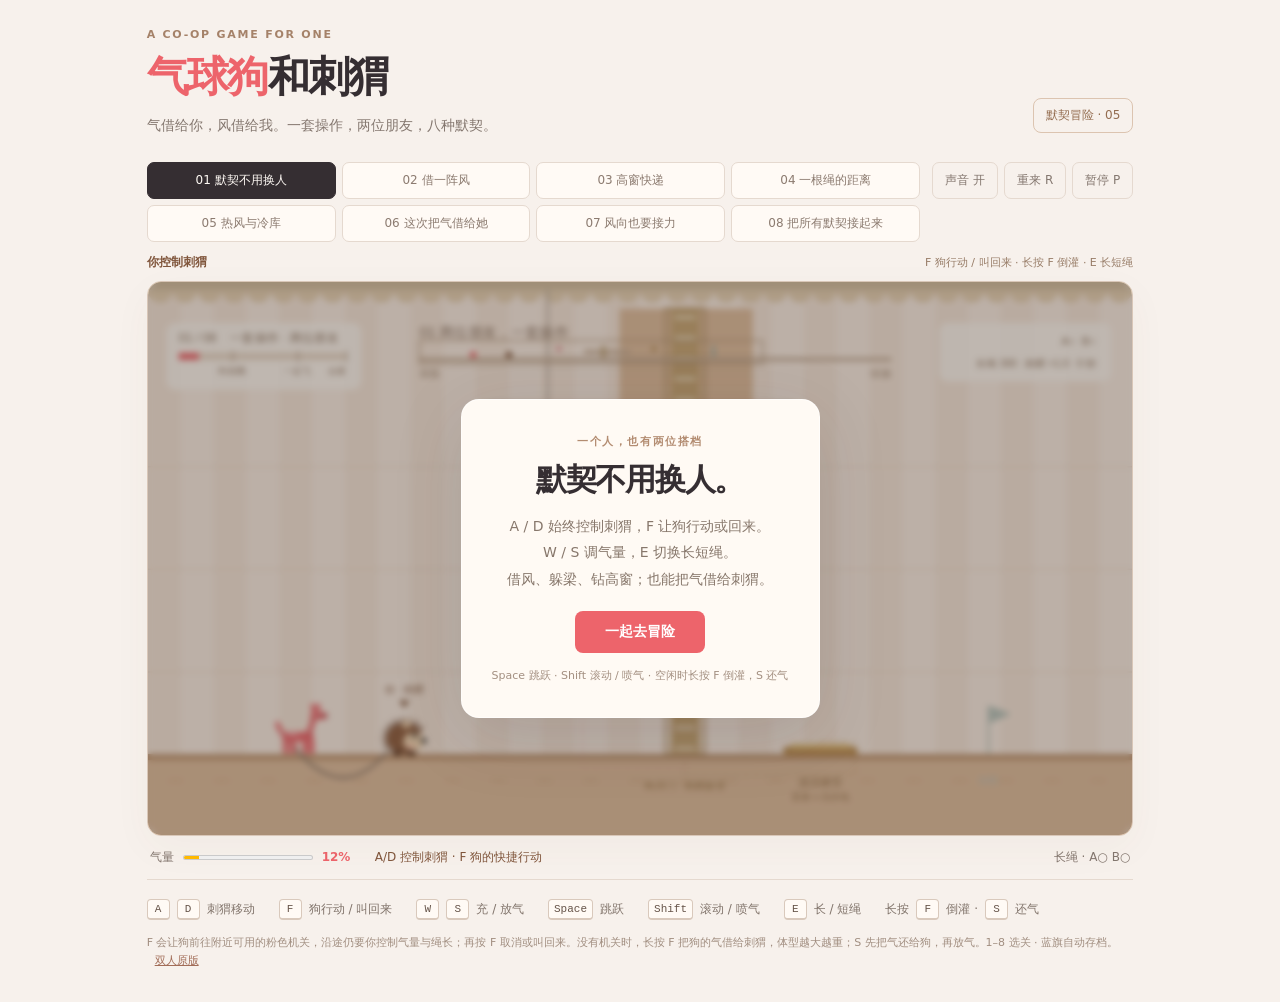
==== commit a1a0c189: "Build varied solo adventures with dog quick actions and shared air" ====
--- a/index.html
+++ b/index.html
@@ -4,7 +4,7 @@
 <meta charset="utf-8">
 <meta name="viewport" content="width=device-width, initial-scale=1, viewport-fit=cover">
 <meta name="theme-color" content="#f7f1ec">
-<title>气球狗和刺猬 · 一人双角</title>
+<title>气球狗和刺猬 · 默契冒险</title>
 <style>
 :root{color-scheme:light;--bg:#f7f1ec;--ink:#352e32;--muted:#84776f;--line:#e5d9cf;--pink:#ed646b;--brown:#80563c;--font:system-ui,-apple-system,"Microsoft YaHei","PingFang SC",sans-serif}
 *{box-sizing:border-box}body{margin:0;background:var(--bg);color:var(--ink);font-family:var(--font);padding:28px max(18px,env(safe-area-inset-right)) 30px}button{font:inherit;cursor:pointer;touch-action:manipulation}button:focus-visible{outline:3px solid #bd6c45;outline-offset:4px}[hidden]{display:none!important}
@@ -16,22 +16,23 @@
 @media(pointer:coarse){.touch{display:grid}}
 @media(max-width:420px){.card{padding:12px}.card .kicker{display:none}.card h2{font-size:20px;margin:0 0 8px}.card p{font-size:11px;line-height:1.5;margin-bottom:8px}.primary{font-size:12px;padding:8px 18px}.status{flex-wrap:wrap;gap:7px 10px}.status .state{order:3;flex-basis:100%}.status>span:last-child{margin-left:auto}}
 .roles{display:flex;align-items:center;gap:7px;margin:0 0 10px}.roles button{border:1px solid var(--line);background:#fffaf5;color:var(--muted);font-size:12px;padding:8px 12px;border-radius:7px}.roles button[aria-pressed=true]{background:#80563c;color:white;border-color:#80563c}.roles #dogRole[aria-pressed=true]{background:var(--pink);border-color:var(--pink)}.roles span{margin-left:auto;color:#987d68;font-size:11px}.touch{grid-template-columns:repeat(5,1fr)}@media(max-width:480px){.roles{flex-wrap:wrap}.roles span{width:100%;margin:0;font-size:10px}.roles button{font-size:11px;padding:7px 10px}}
+.levels{display:grid;grid-template-columns:repeat(4,minmax(0,1fr));flex:1}.levels button{overflow:hidden;text-overflow:ellipsis;white-space:nowrap}.topline{align-items:start}.roles strong{color:#80563c;font-size:12px}.roles span{font-size:11px}.note a{color:#a26d58;margin-left:8px}.touch{grid-template-columns:repeat(4,1fr)}@media(max-width:700px){.levels{width:100%}.roles span{font-size:10px}.topline{gap:8px}.levels button{padding:7px 6px}}
 </style>
 </head>
 <body><main class="wrap">
-<header class="heading"><div><p class="eyebrow">A CO-OP GAME FOR ONE</p><h1><span>气球狗</span>和刺猬</h1><p class="sub">一个人的双人游戏。你按住机关，我替你开路。</p></div><span class="edition">单身狗特别版 · 04</span></header>
+<header class="heading"><div><p class="eyebrow">A CO-OP GAME FOR ONE</p><h1><span>气球狗</span>和刺猬</h1><p class="sub">气借给你，风借给我。一套操作，两位朋友，八种默契。</p></div><span class="edition">默契冒险 · 05</span></header>
 <div class="topline"><nav class="levels" id="levels" aria-label="选关"></nav><div class="tools"><button id="soundBtn" aria-pressed="true">声音 开</button><button id="restartBtn">重来 R</button><button id="pauseBtn">暂停 P</button></div></div>
-<div class="roles" aria-label="控制角色"><button id="hogRole" aria-pressed="true">刺猬 · 滚动 / 喷气</button><button id="dogRole" aria-pressed="false">小狗 · 高处机关</button><span>Q / Tab 切换 · F 操作 · E 切换绳长</span></div>
-<div class="stage" id="stage" tabindex="0" aria-label="游戏区域，Q 切换角色，A D 移动，F 操作机关，W 充气，S 放气，空格让刺猬跳跃或小狗定高，Shift 滚动或喷气，E 切换长短绳">
+<div class="roles"><strong>你控制刺猬</strong><span>F 狗行动 / 叫回来 · 长按 F 倒灌 · E 长短绳</span></div>
+<div class="stage" id="stage" tabindex="0" aria-label="游戏区域，A D 控制刺猬，F 狗的快捷行动，长按 F 倒灌气，W S 充放气，空格跳跃，Shift 滚动或喷气，E 切换长短绳">
 <canvas id="game" aria-label="气球狗和刺猬单人游戏画面"></canvas>
-<div class="overlay" id="start"><div class="card"><span class="kicker">一个人，要照看两边</span><h2>你按住，我过去。</h2><p>Q 换角色，A / D 移动，F 操作专属机关。<br>粉色爪印需要狗，铜色踏板需要刺猬。<br>W / S 充放气；E 切换长绳、短绳。</p><button class="primary" id="startBtn">一个人，一起出发</button><p class="small">刺猬空格跳 · 狗按住空格定高 · Shift 滚动 / 喷气</p></div></div>
+<div class="overlay" id="start"><div class="card"><span class="kicker">一个人，也有两位搭档</span><h2>默契不用换人。</h2><p>A / D 始终控制刺猬，F 让狗行动或回来。<br>W / S 调气量，E 切换长短绳。<br>借风、躲梁、钻高窗；也能把气借给刺猬。</p><button class="primary" id="startBtn">一起去冒险</button><p class="small">Space 跳跃 · Shift 滚动 / 喷气 · 空闲时长按 F 倒灌，S 还气</p></div></div>
 <div class="overlay" id="paused" hidden><div class="card"><span class="kicker">等一等朋友</span><h2>歇一下，再出发。</h2><p>按 P / Esc，或点击下面的按钮继续。</p><button class="primary" id="resumeBtn">继续同行</button></div></div>
 <div class="overlay" id="win" hidden><div class="card"><span class="kicker">一根绳子，两位朋友</span><h2 id="winTitle">一起到了！</h2><p id="winBody"></p><button class="primary" id="nextBtn">下一关 →</button><p class="small" id="winNext">Enter 下一关 · R 再试一次</p></div></div>
 </div>
 <div class="status" id="status" role="status" aria-live="off"><div class="air"><span>气量</span><meter id="airMeter" min="0" max="1" low=".32" high=".90" optimum=".78" value=".12"></meter><strong id="airText">12%</strong></div><span class="state" id="stateText">等你出发</span><span id="saveText">蓝旗处自动存档</span></div>
-<div class="touch" aria-label="触屏操作"><button data-code="KeyA" aria-label="向左">←</button><button data-code="KeyD" aria-label="向右">→</button><button data-code="Space">跳/稳</button><button data-code="KeyW">充气</button><button data-code="KeyS">放气</button><button data-code="KeyQ">换角</button><button data-code="KeyF">操作</button><button data-code="ShiftLeft" aria-label="地面滚动，空中喷气">滚/喷</button><button data-code="KeyE">绳长</button></div>
-<div class="legend"><span><kbd>Q</kbd> 切换角色 <kbd>F</kbd> 操作机关</span><span><kbd>A</kbd><kbd>D</kbd> 当前角色移动</span><span><kbd>W</kbd><kbd>S</kbd> 充 / 放气</span><span><kbd>Space</kbd> 刺猬跳 · 狗定高</span><span><kbd>Shift</kbd> 刺猬滚动 / 喷气</span><span><kbd>E</kbd> 切换长 / 短绳</span></div>
-<p class="note">狗按 F 可以扣在粉色机关上，留在那里维持开关；再按 F 松开。切换角色后，另一位仍在场。铜色机关、同步计量和限时门需要两位配合，1–4 自由选关。</p>
+<div class="touch" aria-label="触屏操作"><button data-code="KeyA" aria-label="向左">←</button><button data-code="KeyD" aria-label="向右">→</button><button data-code="Space">跳跃</button><button data-code="KeyW">充气</button><button data-code="KeyS">放气</button><button data-code="KeyF">狗 / 倒灌</button><button data-code="ShiftLeft" aria-label="地面滚动，空中喷气">滚/喷</button><button data-code="KeyE">绳长</button></div>
+<div class="legend"><span><kbd>A</kbd><kbd>D</kbd> 刺猬移动</span><span><kbd>F</kbd> 狗行动 / 叫回来</span><span><kbd>W</kbd><kbd>S</kbd> 充 / 放气</span><span><kbd>Space</kbd> 跳跃</span><span><kbd>Shift</kbd> 滚动 / 喷气</span><span><kbd>E</kbd> 长 / 短绳</span><span>长按 <kbd>F</kbd> 倒灌 · <kbd>S</kbd> 还气</span></div>
+<p class="note">F 会让狗前往附近可用的粉色机关，沿途仍要你控制气量与绳长；再按 F 取消或叫回来。没有机关时，长按 F 把狗的气借给刺猬，体型越大越重；S 先把气还给狗，再放气。1–8 选关 · 蓝旗自动存档。<a href="duo.html">双人原版</a></p>
 </main><script>
 (()=>{
 const cv=document.getElementById('game'),c=cv.getContext('2d');
@@ -44,67 +45,102 @@
 const approach=(v,t,s)=>v<t?Math.min(t,v+s):Math.max(t,v-s);
 const inRect=(x,y,r)=>x>r.x&&x<r.x+r.w&&y>r.y&&y<r.y+r.h;
 const LEVELS=[
- {name:'你按上面，我走下面',width:1240,softSky:true,tip:'粉色爪印只认小狗，铜色踏板只认刺猬。门需要有人一直按着。',
-  solids:[{x:-200,y:460,w:1640,h:300},{x:440,y:NAILS,w:145,h:416-NAILS}],
-  switches:[
-   {id:'paw',type:'dogDock',x:390,y:270,w:48,label:'A · 狗来按',letter:'A'},
-   {id:'pin',type:'hogRoll',x:620,y:460,w:70,label:'B · 刺猬反锁',letter:'B',requires:['paw']},
-  ],
-  gates:[{id:'door',x:500,y:NAILS,w:28,h:460-NAILS,rule:{any:['paw','pin']},label:'A 供电 / B 锁定'}],
-  dogX:150,hogX:250,dogAir:.12,checkpoints:[{x:830,dogX:745,air:0,requires:['pin']}],
-  goal:{x:1100,y:380,w:100,h:80,requires:['pin']},
-  zones:[{x:0,title:'01 一个人，分头行动',hint:'Q 切到狗；E 放长绳，W 充气升高。靠近爪印按 F。'},
-   {x:420,title:'02 谁留下，谁过去',hint:'狗扣在 A 上，门才开着。铜色踏板可以接管这道门。'},
-   {x:700,title:'03 回来接它',hint:'B 锁定后门不会关。切回狗，F 松开，放扁后穿过下方通道。'},
-   {x:930,title:'04 缺一位都不算到达',hint:'两位朋友都到绿旗附近，才算过关。'}]},
- {name:'桥要有人撑着',width:1720,tip:'一个留下撑桥，另一个去对岸接管。先松手，桥就会收回。',
-  solids:[{x:-200,y:460,w:750,h:300},{x:850,y:460,w:1100,h:300},{x:885,y:NAILS,w:135,h:432-NAILS}],
-  beds:[{x:1230,w:220,base:460,h:126}],
-  switches:[
-   {id:'paw',type:'dogDock',x:720,y:270,w:48,label:'A · 狗撑桥',letter:'A'},
-   {id:'pin',type:'hogRoll',x:920,y:460,w:65,label:'B · 刺猬接管',letter:'B',requires:['paw']},
-  ],
-  gates:[{id:'bridge',kind:'bridge',x:550,y:460,w:300,h:18,rule:{any:['paw','pin']},label:'A 撑住 / B 固定'},
-   {id:'door',x:1080,y:NAILS,w:28,h:460-NAILS,rule:'pin',label:'B 锁定后通行'}],
-  dogX:150,hogX:250,dogAir:.12,checkpoints:[{x:1150,dogX:1065,air:0,requires:['pin']}],
-  goal:{x:1590,y:380,w:100,h:80,requires:['pin']},
-  zones:[{x:0,title:'01 先到桥边观察',hint:'前方没有地面。粉色牵引环能把桥放下，铜盘能把它固定。'},
-   {x:430,title:'02 别急着让它松手',hint:'狗去 A，刺猬等桥出现。Q 换角色，Shift 缩球去对岸的 B。'},
-   {x:880,title:'03 该谁接过重量',hint:'B 在矮洞里。固定桥后，再把狗从 A 上接回来。'},
-   {x:1090,title:'04 再次走到一起',hint:'前方是两位都怕的刺丛。E 收短绳，再一起飞过去。'}]},
- {name:'八秒的约会',width:1580,tip:'狗先按下计时按钮，刺猬要赶在门关前钻到反锁器。',
-  solids:[{x:-200,y:460,w:1980,h:300},{x:865,y:NAILS,w:150,h:432-NAILS}],
-  beds:[{x:480,w:225,base:460,h:126}],
-  switches:[
-   {id:'timer',type:'dogTap',x:420,y:260,w:48,label:'A · 狗启动 8 秒',letter:'A',duration:8,lockBy:'pin'},
-   {id:'pin',type:'hogRoll',x:935,y:460,w:64,label:'B · 刺猬反锁',letter:'B',requires:['timer']},
-   {id:'relay',type:'dogTap',x:1110,y:260,w:48,label:'C · 狗来接力',letter:'C',requires:['pin']},
-  ],
-  gates:[{id:'timed',x:785,y:NAILS,w:28,h:460-NAILS,rule:{any:['timer','pin']},label:'A 倒计时 / B 反锁'},
-   {id:'exit',x:1250,y:NAILS,w:28,h:460-NAILS,rule:{all:['pin','relay']},label:'B 和 C 都要完成'}],
-  dogX:150,hogX:250,dogAir:.12,checkpoints:[{x:1140,dogX:1055,air:0,requires:['pin']}],
-  goal:{x:1440,y:380,w:110,h:80,requires:['pin','relay']},
-  zones:[{x:0,title:'01 先安排好，再开始',hint:'A 只有 8 秒。先看清 B 在哪里，等两位都准备好，再让狗按 F。'},
-   {x:455,title:'02 谁先到，不算赢',hint:'收短绳、借浮力越过刺丛。空中 Shift 喷气，可以争取时间。'},
-   {x:760,title:'03 赶在归零之前',hint:'B 藏在矮洞里。门口不会夹人，但过不去就得回来重新计时。'},
-   {x:1020,title:'04 轮到它来接力',hint:'B 反锁以后，C 才能按。粉色机关仍然需要切回狗操作。'}]},
- {name:'一个人也要同时到场',width:1760,tip:'两边同时压住，保持到计量条充满。小狗的气量也得刚刚好。',
-  solids:[{x:-200,y:460,w:2160,h:300}],beds:[{x:1070,w:200,base:460,h:126}],
-  switches:[
-   {id:'pawA',type:'dogDock',x:475,y:270,w:48,label:'A · 狗稳住',letter:'A'},
-   {id:'hogA',type:'hogPlate',x:620,y:460,w:76,label:'B · 刺猬留在这里',letter:'B'},
-   {id:'pawB',type:'dogDock',x:1450,y:265,w:48,label:'C · 轻压气阀',letter:'C',minAir:.45,maxAir:.68},
-   {id:'hogB',type:'hogPlate',x:1510,y:460,w:80,label:'D · 刺猬到场',letter:'D'},
-  ],
-  charges:[{id:'first',all:['pawA','hogA'],duration:2.2,label:'A + B 同时压住'},
-   {id:'final',all:['pawB','hogB'],duration:2.4,label:'C + D 同时到场',requires:[{charge:'first'}]}],
-  gates:[{id:'door',x:840,y:NAILS,w:28,h:460-NAILS,rule:{charge:'first'},label:'A + B 同步解锁'}],
-  dogX:150,hogX:250,dogAir:.12,checkpoints:[{x:940,dogX:855,air:0,requires:[{charge:'first'}]}],
-  goal:{x:1490,y:380,w:130,h:80,pair:'final',requires:[{charge:'first'}]},
-  zones:[{x:0,title:'01 一个人，照看两边',hint:'A 和 B 要同时压住 2.2 秒。把一位安顿好，再切换去照顾另一位。'},
-   {x:520,title:'02 停得住，才算配合',hint:'铜色踏板只认刺猬的重量。两边任何一位松开，计量会重新开始。'},
-   {x:875,title:'03 先把朋友接回来',hint:'门已锁定。松开狗，收短绳，带刺猬越过中间的刺丛。'},
-   {x:1300,title:'04 最后一次，一起到场',hint:'C 只接受 45%–68% 气量。狗扣在 C 上，刺猬留在 D，保持 2.4 秒。'}]},
+ {name:'默契不用换人',width:1320,softSky:true,tip:'你始终控制刺猬。F 叫狗去粉色机关，再按 F 叫它回来。',
+  solids:[{x:-200,y:460,w:1720,h:300},{x:460,y:NAILS,w:130,h:416-NAILS}],
+  switches:[{id:'paw',type:'dogDock',x:390,y:270,letter:'A',label:'狗留守'},
+   {id:'pin',type:'hogRoll',x:620,y:460,w:72,letter:'B',label:'滚压接管',requires:['paw']}],
+  gates:[{x:510,y:NAILS,w:28,h:434,rule:{any:['paw','pin']},label:'狗开门 · 刺猬接管'}],
+  dogX:150,hogX:250,dogAir:.12,checkpoints:[{x:820,dogX:735,air:0,requires:['pin']}],goal:{x:1180,y:380,w:100,h:80,requires:['pin']},
+  zones:[{x:0,title:'01 两位朋友，一套操作',hint:'W 充到约一半，F 叫狗上去；A / D 始终移动刺猬。'},
+   {x:440,title:'02 它留守，你接力',hint:'狗留在 A。Shift 滚压 B，就能固定这扇门。'},
+   {x:700,title:'03 叫回来，一起走',hint:'F 叫狗回来，S 放扁后从梁下穿过。'}]},
+ {name:'借一阵风',width:1840,tip:'先用滚动打开风道，再把浮力、风和喷气接在一起。',
+  solids:[{x:-200,y:460,w:1060,h:300},{x:1170,y:420,w:920,h:340},{x:1480,y:NAILS,w:160,h:392-NAILS}],
+  walls:[{x:1560,y:NAILS,w:28,h:420-NAILS}],beds:[{x:590,w:240,base:460,h:126}],
+  switches:[{id:'fan',type:'hogRoll',x:350,y:460,w:70,letter:'A',label:'滚开送风'}],
+  fans:[{x:450,y:90,w:430,h:370,dx:0,dy:-1,p:620,rule:'fan'}, {x:830,y:80,w:410,h:380,dx:1,dy:-.5,p:620,rule:'fan'}],
+  dogX:100,hogX:200,dogAir:.12,checkpoints:[{x:440,dogX:355,air:.12,requires:['fan']},{x:1360,dogX:1275,air:0}],
+  goal:{x:1710,y:340,w:100,h:80,requires:['fan']},
+  zones:[{x:0,title:'01 先开风，再起飞',hint:'滚压 A。W 充气，等两位都离地，再越过刺丛。'},
+   {x:460,title:'02 顺风不必充到满',hint:'风也提供浮力。气量太大就 S，空中 Shift 可以加速。'},
+   {x:850,title:'03 把风接到对岸',hint:'收短绳让两位靠拢，接住横风跨过缺口。'},
+   {x:1320,title:'04 飞完还要低头',hint:'落地放光气，缩球穿过矮洞，把气球墙滚开。'}]},
+ {name:'高窗快递',width:1500,tip:'狗走高处的窄风道，刺猬在下面等。充气能上去，放扁才能穿过去。',
+  solids:[{x:-200,y:460,w:1900,h:300},{x:520,y:NAILS,w:190,h:150},{x:520,y:202,w:190,h:42}],
+  switches:[{id:'window',type:'dogDock',x:790,y:188,letter:'A',label:'高窗里的爪印',flatOK:true,waypoints:[{x:475,y:188},{x:750,y:188}]},
+   {id:'pin',type:'hogRoll',x:940,y:460,w:70,letter:'B',label:'下面接管',requires:['window']}],
+  gates:[{x:930,y:NAILS,w:28,h:434,rule:{any:['window','pin']},label:'高窗接通'}],
+  fans:[{x:430,y:145,w:430,h:110,dx:1,dy:0,p:250,ductY:188}],
+  dogX:280,hogX:380,dogAir:.12,checkpoints:[{x:1170,dogX:1085,air:0,requires:['pin']}],goal:{x:1370,y:380,w:100,h:80,requires:['pin']},
+  zones:[{x:0,title:'01 两条路，一个目标',hint:'走到窗下。W 充气后 F 叫狗走高路，刺猬在下面跟进。'},
+   {x:510,title:'02 高处也得放扁',hint:'狗被窗沿挡住时，按 S 放光气。风管会托住扁扁的狗。'},
+   {x:800,title:'03 上面按，下面滚',hint:'保持长绳，去 B 滚压接管，再 F 叫狗回来。'}]},
+ {name:'一根绳的距离',width:2340,tip:'横梁会挡住气管。绳子绕梁走，长短绳决定两位能走哪条路线。',
+  solids:[{x:-200,y:460,w:2740,h:300}],
+  bars:[{x:540,y:224,w:150},{x:1010,y:118,w:210},{x:1680,y:250,w:150}],
+  ropeBeams:[{x:540,y:224,w:150,h:8},{x:1010,y:118,w:210,h:8},{x:1680,y:250,w:150,h:8}],
+  beds:[{x:1400,w:130,base:460,h:110}],
+  switches:[{id:'high',type:'dogDock',x:740,y:175,letter:'A',label:'梁上的电源',waypoints:[{x:485,y:160}]},
+   {id:'pin',type:'hogRoll',x:805,y:460,w:60,letter:'B',label:'梁下接管',requires:['high']}],
+  gates:[{x:900,y:NAILS,w:24,h:434,rule:{any:['high','pin']},label:'绕梁接力'}],
+  dogX:180,hogX:280,dogAir:.12,checkpoints:[{x:970,dogX:885,air:.12,requires:['pin']},{x:1950,dogX:1865,air:0}],goal:{x:2210,y:380,w:100,h:80,requires:['pin']},
+  zones:[{x:0,title:'01 它在梁上，你在梁下',hint:'长绳、半气、F。狗从梁上去 A，你从梁下接近 B。'},
+   {x:520,title:'02 线会绕过横梁',hint:'气管不会穿梁。先留够绳长，去铜盘接管电源。'},
+   {x:930,title:'03 收下来，躲吊刺',hint:'F 叫狗回来。下一根梁下面有刺：E 收短绳，把狗拉低。'},
+   {x:1280,title:'04 又该靠近一起飞',hint:'短绳、充气越过刺丛；再放长绳，让狗从最后的梁上走。'}]},
+ {name:'热风与冷库',width:2090,tip:'热灯会涨气，冷库会缩气。环境也会改变同一根绳上的平衡。',
+  solids:[{x:-200,y:460,w:2490,h:300},{x:1740,y:NAILS,w:150,h:432-NAILS}],
+  beds:[{x:570,w:230,base:460,h:124},{x:1170,w:240,base:460,h:124}],
+  heat:[{x:440,y:NAILS,w:420,h:434,k:.13},{x:1050,y:NAILS,w:460,h:434,k:-.10}],
+  fans:[{x:500,y:100,w:340,h:350,dx:.3,dy:-1,p:260},{x:1160,y:100,w:270,h:350,dx:-.8,dy:0,p:300}],
+  dogX:100,hogX:200,dogAir:.12,checkpoints:[{x:390,dogX:305,air:.4},{x:960,dogX:875,air:.4},{x:1630,dogX:1545,air:0}],goal:{x:1960,y:380,w:100,h:80},
+  zones:[{x:0,title:'01 把气留给天气',hint:'热区会继续膨胀。先准备好浮力，再进入花园。'},
+   {x:440,title:'02 越热，越要懂得放手',hint:'热风会帮你升高，也会把狗撑爆。S 放气、短绳越过刺丛。'},
+   {x:920,title:'03 冷会偷走刚才的浮力',hint:'蓝色区域持续缩气，还有逆风；W 补气，Shift 喷气抵住它。'},
+   {x:1560,title:'04 留下能钻出去的体型',hint:'落地，S 放扁狗、Shift 缩球，从最后的矮缝出去。'}]},
+ {name:'这次把气借给她',width:1860,softSky:true,tip:'空闲时长按 F，狗把气倒灌给刺猬。变大能压重机关、撞厚墙；S 把气还给狗。',
+  solids:[{x:-200,y:460,w:2260,h:300},{x:1360,y:NAILS,w:150,h:432-NAILS}],
+  walls:[{x:1140,y:NAILS,w:40,h:434,heavy:true}],
+  switches:[{id:'weight',type:'hogWeight',x:560,y:460,w:110,letter:'A',label:'大刺猬压机',minBloat:.65}],
+  gates:[{x:810,y:NAILS,w:28,h:434,rule:'weight',label:'体重达到才开门'}],
+  dogX:150,hogX:250,dogAir:.12,checkpoints:[{x:750,dogX:650,air:.12,requires:['weight']}],goal:{x:1730,y:380,w:100,h:80,requires:['weight']},
+  zones:[{x:0,title:'01 大小，是两位共享的',hint:'先 W 储气，再长按 F 倒灌。松开 F 后，刺猬保留体型。'},
+   {x:480,title:'02 重量也能开路',hint:'体型条超过 65%，留在铜色压机上 1 秒。'},
+   {x:860,title:'03 大滚球撞厚墙',hint:'厚墙需要巨大刺猬滚动撞开。变大后更重，走得也更慢。'},
+   {x:1230,title:'04 变大不是永远更好',hint:'S 先把气还给狗，再放光狗的气。两位缩小后才能钻出去。'}]},
+ {name:'风向也要接力',width:1940,tip:'狗启动限时顺风，刺猬去反锁；回来时，还要把高处的狗接下来。',
+  solids:[{x:-200,y:460,w:2140,h:300},{x:1040,y:NAILS,w:150,h:432-NAILS}],
+  beds:[{x:620,w:245,base:460,h:130}],
+  switches:[{id:'timer',type:'dogTap',x:490,y:265,letter:'A',label:'顺风 12 秒',duration:12,lockBy:'pin'},
+   {id:'pin',type:'hogRoll',x:1100,y:460,w:65,letter:'B',label:'钻洞反锁',requires:['timer']},
+   {id:'exit',type:'dogTap',x:1430,y:240,letter:'C',label:'高处的最后一棒',requires:['pin']}],
+  gates:[{x:960,y:NAILS,w:26,h:434,rule:{any:['timer','pin']},label:'顺风倒计时'}, {x:1620,y:NAILS,w:26,h:434,rule:{all:['pin','exit']},label:'两位都得接力'}],
+  fans:[{x:520,y:100,w:430,h:350,dx:1,dy:-.65,p:540,rule:{any:['timer','pin']}}],heat:[{x:730,y:NAILS,w:180,h:434,k:-.07}],
+  dogX:180,hogX:280,dogAir:.12,checkpoints:[{x:1280,dogX:1195,air:0,requires:['pin']}],goal:{x:1810,y:380,w:100,h:80,requires:['pin','exit']},
+  zones:[{x:0,title:'01 先布置，再发令',hint:'走近 A，充气后 F。计时从狗真正按到按钮时开始。'},
+   {x:520,title:'02 把顺风变成你的速度',hint:'短绳、合适的气量，利用风和喷气越过刺丛。'},
+   {x:920,title:'03 飞完立刻钻',hint:'S 放气，Shift 滚进矮洞，在归零前压下 B。'},
+   {x:1230,title:'04 手不换，分工在换',hint:'放长绳、充气，F 让狗去 C。你仍控制刺猬。'}]},
+ {name:'把所有默契接起来',width:3140,tip:'高窗、风、温差、横梁、重量：这次要自己选择谁大、谁小，谁先走。',
+  solids:[{x:-200,y:460,w:1700,h:300},{x:1760,y:420,w:1620,h:340},{x:500,y:NAILS,w:160,h:150},{x:500,y:202,w:160,h:42},{x:2700,y:NAILS,w:140,h:392-NAILS}],
+  bars:[{x:2080,y:214,w:150}],ropeBeams:[{x:2080,y:214,w:150,h:8}],
+  walls:[{x:2520,y:NAILS,w:40,h:420-NAILS,heavy:true}],beds:[{x:1120,w:220,base:460,h:120}],
+  fans:[{x:410,y:145,w:410,h:110,dx:1,dy:0,p:250,ductY:188},{x:1090,y:90,w:700,h:370,dx:.6,dy:-.7,p:490,rule:'pin'}],
+  heat:[{x:1000,y:NAILS,w:300,h:434,k:.07},{x:1480,y:NAILS,w:320,h:434,k:-.1}],
+  switches:[{id:'window',type:'dogDock',x:740,y:188,letter:'A',label:'高窗送电',flatOK:true,waypoints:[{x:455,y:188},{x:700,y:188}]},
+   {id:'pin',type:'hogRoll',x:880,y:460,w:65,letter:'B',label:'下面接管',requires:['window']},
+   {id:'final',type:'hogWeight',x:2360,y:420,w:90,letter:'C',label:'重压最后的锁',minBloat:.65},
+   {id:'reunion',type:'dogDock',x:2960,y:235,letter:'D',label:'轻压气阀',minAir:.45,maxAir:.68,requires:['pin','final']},
+   {id:'end',type:'hogPlate',x:3030,y:420,w:80,letter:'E',label:'一起留到最后'}],
+  charges:[{id:'together',all:['reunion','end'],duration:2.4,label:'D + E 同时到场',requires:['pin','final']}],
+  gates:[{x:980,y:NAILS,w:26,h:434,rule:{any:['window','pin']},label:'高窗接力'}, {x:2920,y:NAILS,w:26,h:394,rule:'final',label:'重量的最后一棒'}],
+  dogX:240,hogX:340,dogAir:.12,checkpoints:[{x:1030,dogX:945,air:.4,requires:['pin']},{x:1910,dogX:1825,air:.12}],goal:{x:3010,y:340,w:100,h:80,pair:'together',requires:['pin','final']},
+  zones:[{x:0,title:'01 先让它去高处',hint:'狗上高窗、放扁穿过。你在下面滚压 B，接管后 F 叫回来。'},
+   {x:1000,title:'02 风和温差一起来',hint:'先过刺丛，再跨缺口。热区少充，冷区补气，别忘了绳长。'},
+   {x:1840,title:'03 横梁也是路线的一部分',hint:'狗从梁上走，刺猬从梁下走，长绳会绕过梁角。'},
+   {x:2260,title:'04 把浮力换成重量',hint:'安全地面上长按 F 倒灌，压下 C，再把厚墙滚开。'},
+   {x:2630,title:'05 最后一次，把气还给它',hint:'S 还气、放扁，缩球过矮洞。终点还要两位一起留守。'},
+   {x:2890,title:'06 该在一起的时候',hint:'狗留在 D，气量 45%–68%；你站在 E，同时保持 2.4 秒。'}]},
 ];
 let idx=0,L,statics,walls,cacti,fans,heat,bars,solids,spikeTeeth=[],switches=[],gates=[],charges=[],needRebuild=false;
 let dog,hog,ropeLen=ROPE,parts=[],texts=[],stats,time=0,hit=0,shake=0,win=false,started=false,paused=false,muted=false,checkpoint=null,banner=0,pumpClock=0,hudClock=0,cameraX=0,hurt=0,hurtReason='';
@@ -122,12 +158,12 @@
 function makeCacti(beds){return beds.flatMap(b=>{const a=[];for(let x=b.x+16,i=0;x<b.x+b.w;x+=32,i++)a.push({x,base:b.base,h:b.h-[0,7,3,10][i%4]});return a;});}
 function loadLevel(i){idx=i;L=LEVELS[i];statics=L.solids.map(s=>({...s}));walls=(L.walls||[]).map(w=>({...w,bwall:true,alive:true}));switches=(L.switches||[]).map(s=>({...s,on:false,latched:false,remaining:0}));gates=(L.gates||[]).map(g=>({...g,on:false,open:0}));charges=(L.charges||[]).map(p=>({...p,progress:0,done:false}));cacti=makeCacti(L.beds||[]);fans=L.fans||[];heat=L.heat||[];bars=L.bars||[];spikeTeeth=[...(!L.softSky?downwardTeeth(0,8,L.width,24,NAILS-8,'ceiling'):[]),...bars.flatMap((b,j)=>downwardTeeth(b.x,b.y+8,b.w,20,10,j))];reset(true);[...levelsEl.children].forEach((b,j)=>b.setAttribute('aria-pressed',j===i?'true':'false'));}
 function reset(full){
- if(full){checkpoint=null;stats={hog:0,over:0,spike:0,cactus:0,thorn:0,fall:0,timeout:0,swaps:0,breaks:0};time=0;parts=[];texts=[];}
- walls.forEach((w,i)=>w.alive=checkpoint?checkpoint.walls[i]:true);switches.forEach((s,i)=>{s.latched=checkpoint?checkpoint.switches[i]:false;s.on=s.latched;s.remaining=0;});charges.forEach((p,i)=>{p.done=checkpoint?checkpoint.charges[i]:false;p.progress=p.done?p.duration:0;});gates.forEach(g=>{g.on=powered(g.rule);g.open=g.on?1:0;});rebuildSolids();
+ if(full){checkpoint=null;stats={hog:0,over:0,spike:0,cactus:0,thorn:0,fall:0,timeout:0,swaps:0,breaks:0,commands:0,transfer:0};time=0;parts=[];texts=[];}
+ walls.forEach((w,i)=>w.alive=checkpoint?checkpoint.walls[i]:true);switches.forEach((s,i)=>{s.latched=checkpoint?checkpoint.switches[i]:false;s.on=s.latched;s.remaining=0;s.progress=0;});charges.forEach((p,i)=>{p.done=checkpoint?checkpoint.charges[i]:false;p.progress=p.done?p.duration:0;});gates.forEach(g=>{g.on=powered(g.rule);g.open=g.on?1:0;});rebuildSolids();
  const sp=checkpoint?L.checkpoints[checkpoint.index]:null,air=sp?sp.air:(L.dogAir??.12),dx=sp?sp.dogX:L.dogX,hx=sp?sp.x:L.hogX;
- dog={x:dx,y:groundAt(dx)-(air<.04?7:rr(air)),vx:0,vy:0,air,face:1,ground:true,state:'ok',lastPop:'',docked:'',squash:0,rot:0,inv:1,near:99,lastR:rr(air),flatPrev:air<.04,blocked:0};
- hog={x:hx,y:groundAt(hx)-15,vx:0,vy:0,face:1,ground:true,revive:0,squash:0,ball:false,spin:0,blow:false,reel:false,coyote:0,jbuf:0,bob:0,taut:false,jet:false,jetEmpty:false,jetDir:1,jetGlow:0,jetClock:0};
- ropeLen=112;ropeShort=true;activeRole='hog';noticeTime=0;hit=0;shake=0;hurt=0;win=false;banner=5.5;paused=false;pumpClock=0;cameraX=clamp(hx-W*.38,0,L.width-W);clearHeld();setJet(false);winEl.hidden=true;pauseEl.hidden=true;document.getElementById('pauseBtn').textContent='暂停 P';syncRoleUI();syncHUD();
+ dog={x:dx,y:groundAt(dx)-(air<.04?7:rr(air)),vx:0,vy:0,air,face:1,ground:true,state:'ok',lastPop:'',docked:'',task:null,taskTarget:null,fClock:0,fContext:false,squash:0,rot:0,inv:1,near:99,lastR:rr(air),flatPrev:air<.04,blocked:0};
+ hog={x:hx,y:groundAt(hx)-15,vx:0,vy:0,face:1,ground:true,revive:0,bloat:0,backflow:false,returnAir:false,squash:0,ball:false,spin:0,blow:false,reel:false,coyote:0,jbuf:0,bob:0,taut:false,jet:false,jetEmpty:false,jetDir:1,jetGlow:0,jetClock:0};
+ ropeLen=ROPE;ropeShort=false;activeRole='hog';noticeTime=0;hit=0;shake=0;hurt=0;win=false;banner=5.5;paused=false;pumpClock=0;cameraX=clamp(hx-W*.38,0,L.width-W);clearHeld();setJet(false);winEl.hidden=true;pauseEl.hidden=true;document.getElementById('pauseBtn').textContent='暂停 P';syncRoleUI();syncHUD();
 }
 let ac=null,master=null,jetGain=null,nbuf=null;
 function initAudio(){
@@ -173,14 +209,13 @@
 function start(){started=true;paused=false;startEl.hidden=true;pauseEl.hidden=true;initAudio();stageEl.focus({preventScroll:true});}
 function togglePause(force){if(!started||win)return;paused=force??!paused;clearHeld();pauseEl.hidden=!paused;document.getElementById('pauseBtn').textContent=paused?'继续 P':'暂停 P';setJet(false);if(!paused){initAudio();stageEl.focus({preventScroll:true});}}
 function toggleSound(){muted=!muted;if(ac&&master)master.gain.value=muted?0:.32;document.getElementById('soundBtn').textContent=muted?'声音 关':'声音 开';document.getElementById('soundBtn').setAttribute('aria-pressed',String(!muted));}
-const gameKeys=['KeyA','KeyD','KeyW','KeyS','KeyE','KeyQ','KeyF','Space','ArrowLeft','ArrowRight','ArrowUp','ArrowDown','ShiftLeft','ShiftRight','Slash','Digit0','Numpad0'];
+const gameKeys=['KeyA','KeyD','KeyW','KeyS','KeyE','KeyF','Space','ArrowLeft','ArrowRight','ArrowUp','ArrowDown','ShiftLeft','ShiftRight','Slash','Digit0','Numpad0'];
 addEventListener('keydown',e=>{
  const k=e.code;if(gameKeys.includes(k))e.preventDefault();
  if(k==='KeyP'||k==='Escape'){if(!e.repeat)togglePause();return;}
  if(k==='KeyM'){if(!e.repeat)toggleSound();return;}
  if(k==='KeyR'&&started){reset(true);return;}
- const m=k.match(/^Digit([1-4])$/);if(m){loadLevel(+m[1]-1);start();return;}
- if((k==='KeyQ'||k==='Tab')&&started&&!win){e.preventDefault();if(!e.repeat)setActor(activeRole==='hog'?'dog':'hog');return;}
+ const m=k.match(/^Digit([1-8])$/);if(m){loadLevel(+m[1]-1);start();return;}
  if(win&&(k==='Enter'||k==='NumpadEnter')){loadLevel((idx+1)%LEVELS.length);start();return;}
  if(!gameKeys.includes(k)||paused||win)return;
  if(!started)start();initAudio();setHeld(k,'keyboard',true);
@@ -194,8 +229,6 @@
 document.getElementById('restartBtn').addEventListener('click',()=>{reset(true);start();});
 document.getElementById('soundBtn').addEventListener('click',()=>{initAudio();toggleSound();});
 document.getElementById('nextBtn').addEventListener('click',()=>{loadLevel((idx+1)%LEVELS.length);start();});
-document.getElementById('hogRole').addEventListener('click',()=>setActor('hog'));
-document.getElementById('dogRole').addEventListener('click',()=>setActor('dog'));
 stageEl.addEventListener('click',e=>{if(e.target===cv){if(!started)start();else stageEl.focus({preventScroll:true});}});
 LEVELS.forEach((l,i)=>{const b=document.createElement('button');b.type='button';b.id='lv'+(i+1);b.textContent=`0${i+1} ${l.name}`;b.addEventListener('click',()=>{loadLevel(i);start();});levelsEl.appendChild(b);});
 document.querySelectorAll('[data-code]').forEach(b=>{
@@ -215,7 +248,7 @@
     if(speed>240){if(isHog){hog.squash=.25;sThud();if(hog.ball&&speed>360){b.vy=-Math.min(speed*.26,230);b.ground=false;}}else if(dog.state==='ok')dog.squash=.2;}
    }else{b.y+=oy;if(b.vy<0)b.vy=0;}
   }else{
-   if(s.bwall&&isHog&&(hog.ball||hog.jet)&&Math.abs(b.vx)>155){breakWall(s);b.vx*=.88;continue;}
+   if(s.bwall&&isHog&&(hog.ball||hog.jet)&&Math.abs(b.vx)>(s.heavy?115:155)&&(!s.heavy||(hog.bloat||0)>.65)){breakWall(s);b.vx*=.88;continue;}
    b.x+=dx<0?-ox:ox;
    if(isHog&&hog.ball){if(Math.abs(b.vx)>140)sBonk();b.vx=-b.vx*.42;}else b.vx=0;
   }
@@ -242,44 +275,44 @@
  dog.state='ok';dog.lastPop='';dog.air=0;dog.inv=1.7;hog.revive=0;dog.y-=1;dog.flatPrev=true;dog.lastR=7;setAir(.12);sSqueak();addText(dog.x,dog.y-34,'又能一起走了',DOGC,17);
 }
 function dogHitsRect(rx,ry,rw,rh,body=dogCollisionCapsules()){const b=body.bounds;if(b.right<=rx||b.left>=rx+rw||b.bottom<=ry||b.top>=ry+rh)return false;return body.some(p=>capsuleHitsTriangle(p,[{x:rx,y:ry},{x:rx+rw,y:ry},{x:rx,y:ry+rh}])||capsuleHitsTriangle(p,[{x:rx+rw,y:ry},{x:rx+rw,y:ry+rh},{x:rx,y:ry+rh}]));}
-function hogHitsRect(x,y,w,h){const r=hog.ball?15:17,cx=clamp(hog.x,x,x+w),cy=clamp(hog.y,y,y+h);return Math.hypot(hog.x-cx,hog.y-cy)<r;}
+function hogHitsRect(x,y,w,h){const r=(hog.ball?15:17)*hogScale(),cx=clamp(hog.x,x,x+w),cy=clamp(hog.y,y,y+h);return Math.hypot(hog.x-cx,hog.y-cy)<r;}
 function hogHitsCactus(k){return hogHitsRect(k.x-18,k.base-k.h,36,k.h);}
 function hurtHog(reason){if(hurt>0)return;stats[reason]++;hurt=.55;hurtReason=reason;shake=.35;hog.jet=false;hog.jetGlow=0;clearHeld();setJet(false);sBonk();puff(hog.x,hog.y,12,'#d6a26a');syncHUD();}
-function fanOn(f){return f.switch===undefined||switches[f.switch].on;}
+function fanOn(f){return f.rule?powered(f.rule):f.switch===undefined||switches[f.switch].on;}
 function pressSwitch(p){if(p.latched||(p.requires&&!p.requires.every(powered)))return;p.on=true;p.latched=true;needRebuild=true;sGrab();sThud();confetti(p.x+p.w/2,p.y-15,16,['#cfaa67','#7aa99c','#e6cb98'],p.w);addText(p.x+p.w/2,p.y-55,'接过来了！','#8e774b',20);}
 function update(dt){
  if(hurt>0){hurt-=dt;if(hurt<=0){const txt=hurtReason==='thorn'?'她也怕刺，要让小狗把她吊高再过':hurtReason==='timeout'?'接力超时，重新安排两位的位置':'回到蓝旗，再试一次';reset(false);addText(cameraX+W*.5,215,txt,'#9b7252',19);}return;}
  time+=dt;banner=Math.max(0,banner-dt);dog.blocked=Math.max(0,dog.blocked-dt);dog.inv=Math.max(0,dog.inv-dt);
  noticeTime=Math.max(0,noticeTime-dt);
- if(pressed('KeyQ'))setActor(activeRole==='hog'?'dog':'hog');
  if(pressed('KeyE')){ropeShort=!ropeShort;sGrab();}
  if(pressed('KeyF'))interact();
- const move=(held('KeyD','ArrowRight')?1:0)-(held('KeyA','ArrowLeft')?1:0),ix=activeRole==='hog'?move:0,dogIx=activeRole==='dog'?move:0,inflate=held('KeyW'),deflate=held('KeyS','ArrowDown');
- const shiftHeld=activeRole==='hog'&&held('ShiftLeft','ShiftRight','Slash'),wasJet=hog.jet;
+ updateTransfer(dt);updateDogTask(dt);
+ const move=(held('KeyD','ArrowRight')?1:0)-(held('KeyA','ArrowLeft')?1:0),ix=move,inflate=held('KeyW'),deflate=held('KeyS','ArrowDown');
+ const shiftHeld=held('ShiftLeft','ShiftRight','Slash'),wasJet=hog.jet;
  const wantBall=shiftHeld&&hog.ground;
- if(wantBall&&!hog.ball){hog.ball=true;hog.y+=2;sCurl();}
- else if(!wantBall&&hog.ball&&!overlapAny(hog.x,hog.y-2,15,15)){hog.ball=false;hog.y-=2;}
+ if(wantBall&&!hog.ball){hog.ball=true;hog.y+=2*hogScale();sCurl();}
+ else if(!wantBall&&hog.ball&&!overlapAny(hog.x,hog.y-2*hogScale(),15*hogScale(),15*hogScale())){hog.ball=false;hog.y-=2*hogScale();}
  if(ix)hog.face=ix;
  if(hog.ground)hog.coyote=.1;else hog.coyote-=dt;
- if(activeRole==='hog'&&pressed('Space','ArrowUp'))hog.jbuf=.12;else hog.jbuf-=dt;
- if(hog.jbuf>0&&hog.coyote>0){hog.vy=hog.ball?-330:-430;hog.jbuf=0;hog.coyote=0;hog.ground=false;hog.squash=-.18;sHop();}
+ if(pressed('Space','ArrowUp'))hog.jbuf=.12;else hog.jbuf-=dt;
+ if(hog.jbuf>0&&hog.coyote>0){hog.vy=(hog.ball?-330:-430)/(1+(hog.bloat||0)*.55);hog.jbuf=0;hog.coyote=0;hog.ground=false;hog.squash=-.18;sHop();}
  // Shift changes role at takeoff. Keep a forced crouch only inside a low tunnel.
- if(!hog.ground&&hog.ball&&!overlapAny(hog.x,hog.y-2,15,15)){hog.ball=false;hog.y-=2;}
+ if(!hog.ground&&hog.ball&&!overlapAny(hog.x,hog.y-2*hogScale(),15*hogScale(),15*hogScale())){hog.ball=false;hog.y-=2*hogScale();}
  const jetRequested=shiftHeld&&!hog.ground;
  hog.jet=jetRequested&&dog.state==='ok'&&dog.air>.08;hog.jetEmpty=jetRequested&&!hog.jet;hog.jetDir=ix||hog.face;
- const hmax=hog.ball?395:210,hacc=hog.ball?(hog.ground?(ix?1150:180):(ix?600:65)):(hog.ground?(ix?2600:3000):(ix?1350:650));
- hog.vx=approach(hog.vx,hog.jet?hog.jetDir*440:ix*hmax,(hog.jet?1800:hacc)*dt);
+ const hmax=(hog.ball?395:210)/(1+(hog.bloat||0)*.65),hacc=hog.ball?(hog.ground?(ix?1150:180):(ix?600:65)):(hog.ground?(ix?2600:3000):(ix?1350:650));
+ hog.vx=approach(hog.vx,hog.jet?hog.jetDir*440/(1+(hog.bloat||0)):ix*hmax,(hog.jet?1800:hacc)*dt);
  hog.vy+=G*dt;
- if(!(activeRole==='hog'&&held('Space','ArrowUp'))&&hog.vy<0&&!hog.taut)hog.vy+=G*.8*dt;
+ if(!(held('Space','ArrowUp'))&&hog.vy<0&&!hog.taut)hog.vy+=G*.8*dt;
  for(const f of fans)if(fanOn(f)&&inRect(hog.x,hog.y,f)){const q=hog.ball?.035:.12;hog.vx+=f.dx*f.p*q*dt;hog.vy+=f.dy*f.p*q*dt;}
  hog.vy=clamp(hog.vy,-380,850);hog.squash*=Math.exp(-10*dt);hog.spin+=hog.vx*dt/13;if(hog.ground&&ix)hog.bob+=dt*18;
- hog.ground=false;hog.x+=hog.vx*dt;hog.y+=hog.vy*dt;const hh=hog.ball?13:15;resolve(hog,hh,hh,true);
+ hog.ground=false;hog.x+=hog.vx*dt;hog.y+=hog.vy*dt;const hh=hogHalf();resolve(hog,hh,hh,true);
  if(hog.ground){hog.jet=false;hog.jetEmpty=false;}
- for(const p of switches)if(p.type==='hogRoll'&&!p.latched&&activeRole==='hog'&&hog.ground&&hog.ball&&Math.abs(hog.vx)>140&&hog.x>p.x-3&&hog.x<p.x+p.w+3&&Math.abs(hog.y+hh-p.y)<5)pressSwitch(p);
+ for(const p of switches)if(p.type==='hogRoll'&&!p.latched&&hog.ground&&hog.ball&&Math.abs(hog.vx)>140&&hog.x>p.x-3&&hog.x<p.x+p.w+3&&Math.abs(hog.y+hh-p.y)<5)pressSwitch(p);
  hog.blow=inflate&&!deflate;
  if(dog.state==='ok'){
   if(inflate&&!deflate)setAir(dog.air+.23*dt);
-  if(deflate)setAir(dog.air-.50*dt);
+  if(deflate&&!hog.returnAir)setAir(dog.air-.50*dt);
   if(hog.jet)setAir(dog.air-.06*dt);
   for(const z of heat)if(inRect(dog.x,dog.y,z))setAir(dog.air+z.k*dt);
   setAir(dog.air-(L.leak??.003)*dt);
@@ -297,13 +330,13 @@
  const flying=dog.state==='ok'&&dog.air>.38;
  const overhead=clamp((hog.y-dog.y-(dog.vy>15?150:55))/65,0,1);
  const targetX=hog.x-hog.face*(90-56*overhead),spring=flying?5.5:8;
- if(activeRole==='dog'){if(dogIx)dog.face=dogIx;dog.vx=approach(dog.vx,dogIx*(dog.ground?175:210),(dogIx?1500:1100)*dt);}
+ if(dog.taskTarget){const q=dog.taskTarget;dog.face=q.x>=dog.x?1:-1;dog.vx=approach(dog.vx,clamp((q.x-dog.x)*3,-185,185),1000*dt);}
  else dog.vx+=clamp((targetX-dog.x)*spring-dog.vx*2.8,-1000,1000)*dt;
  dog.vx=clamp(dog.vx,-440,440);
  // Brake the follower's own approach near a grounded player. The player can
  // still jump or turn into it; simply stopping must not cause an auto-pop.
  if((hog.ground||(hog.vy>=0&&dog.vy>hog.vy))&&dog.state==='ok'){
-  const sx=dog.x-hog.x,sy=dog.y-hog.y,safeRadius=(isFlat()?28:rr(dog.air)*.83)+32,clearance=Math.sqrt(Math.max(0,safeRadius*safeRadius-sy*sy));
+  const sx=dog.x-hog.x,sy=dog.y-hog.y,safeRadius=(isFlat()?28:rr(dog.air)*.83)+32*hogScale(),clearance=Math.sqrt(Math.max(0,safeRadius*safeRadius-sy*sy));
   if(Math.abs(sy)<safeRadius&&sx<0&&dog.vx>hog.vx)dog.vx=Math.min(dog.vx,hog.vx+Math.max(0,(-sx-clearance)*5));
   else if(Math.abs(sy)<safeRadius&&sx>0&&dog.vx<hog.vx)dog.vx=Math.max(dog.vx,hog.vx-Math.max(0,(sx-clearance)*5));
   if(sy<0&&dog.vy>hog.vy&&Math.abs(sx)<safeRadius){const verticalClearance=Math.sqrt(safeRadius*safeRadius-sx*sx);dog.vy=Math.min(dog.vy,Math.max(0,hog.vy)+Math.max(0,(-sy-verticalClearance)*5));}
@@ -311,8 +344,11 @@
  let ay=G;
  if(dog.state==='ok'&&!isFlat())ay=G*(1-K*dog.air);
  dog.vy+=ay*dt;dog.vy*=Math.exp(-(dog.state==='ok'&&!isFlat()?2.7:.15)*dt);
- for(const f of fans)if(fanOn(f)&&dog.state==='ok'&&!isFlat()&&inRect(dog.x,dog.y,f)){const q=f.p*(.4+dog.air)*dt;dog.vx+=f.dx*q;dog.vy+=f.dy*q;}
- if(activeRole==='dog'&&held('Space','ArrowUp')&&dog.state==='ok'&&dog.air>.32)dog.vy=approach(dog.vy,0,2200*dt);
+ for(const f of fans)if(fanOn(f)&&dog.state==='ok'&&inRect(dog.x,dog.y,f)){
+  if(f.ductY!==undefined){dog.vy=approach(dog.vy,clamp((f.ductY-dog.y)*5,-180,180),2200*dt);dog.vx+=f.dx*f.p*.3*dt;}
+  else if(!isFlat()){const q=f.p*(.4+dog.air)*dt;dog.vx+=f.dx*q;dog.vy+=f.dy*q;}
+ }
+ if(dog.taskTarget&&dog.air>.34&&!dog.docked){const q=dog.taskTarget;dog.vy=approach(dog.vy,clamp((q.y-dog.y)*3,-180,180),1500*dt);}
  dog.vy=clamp(dog.vy,-285,850);dog.rot=approach(dog.rot,clamp(dog.vx*.0006,-.18,.18),dt);dog.squash*=Math.exp(-10*dt);
  const dock=device(dog.docked);
  if(dock&&dog.state==='ok'){dog.x=dock.x;dog.y=dock.y;dog.vx=dog.vy=0;dog.ground=false;}
@@ -322,19 +358,20 @@
  // Iterate the tether with scenery collisions to prevent pulling through walls.
  hog.taut=false;
  for(let i=0;i<5;i++){
-  const a=anchor(),dx=hog.x-a.x,dy=hog.y-10-a.y,d=Math.hypot(dx,dy);
-  if(d>ropeLen-2)hog.taut=true;
-  if(d<=ropeLen||d<.001)break;
-  const nx=dx/d,ny=dy/d,wd=dock?0:(dog.state==='ok'?1:1.6),wh=1/MH,corr=Math.min(d-ropeLen,25)/(wd+wh);
-  dog.x+=nx*corr*wd;dog.y+=ny*corr*wd;hog.x-=nx*corr*wh;hog.y-=ny*corr*wh;
-  const vr=(hog.vx-dog.vx)*nx+(hog.vy-dog.vy)*ny;
-  if(vr>0){const j=vr/(wd+wh);dog.vx+=nx*j*wd;dog.vy+=ny*j*wd;hog.vx-=nx*j*wh;hog.vy-=ny*j*wh;}
+  const a=anchor(),route=ropeRoute(a,{x:hog.x,y:hog.y-10}),d=pathLength(route);
+  if(d>ropeLen-2)hog.taut=true;if(d<=ropeLen||d<.001)break;
+  const q=route[1],p=route[route.length-2],dn=Math.hypot(q.x-a.x,q.y-a.y)||1,hn=Math.hypot(p.x-hog.x,p.y-(hog.y-10))||1;
+  const nx=(q.x-a.x)/dn,ny=(q.y-a.y)/dn,hx=(p.x-hog.x)/hn,hy=(p.y-(hog.y-10))/hn;
+  const wd=dock?0:(dog.state==='ok'?1:1.6),wh=1/(MH*(1+(hog.bloat||0)*4)),corr=Math.min(d-ropeLen,25)/(wd+wh);
+  dog.x+=nx*corr*wd;dog.y+=ny*corr*wd;hog.x+=hx*corr*wh;hog.y+=hy*corr*wh;
+  const vr=-dog.vx*nx-dog.vy*ny-hog.vx*hx-hog.vy*hy;
+  if(vr>0){const j=vr/(wd+wh);dog.vx+=nx*j*wd;dog.vy+=ny*j*wd;hog.vx+=hx*j*wh;hog.vy+=hy*j*wh;}
   const [dw,dh]=dogDims();if(!dock)resolve(dog,dw,dh,false);resolve(hog,hh,hh,true);
  }
  if(L.softSky&&dog.state==='ok'&&!isFlat()&&dog.y-rr(dog.air)<NAILS){dog.y=NAILS+rr(dog.air);dog.vy=Math.max(0,dog.vy);}
  if(cacti.some(hogHitsCactus)||hogTouchesSpikes()){hurtHog('thorn');return;}
  if(dog.state==='ok'){
-  const hR=hog.ball?16:19;
+  const hR=(hog.ball?16:19)*hogScale();
   const damageBody=dogCollisionCapsules();
   if(isFlat()){const cx=clamp(hog.x,dog.x-28,dog.x+28),cy=clamp(hog.y,dog.y-7,dog.y+7);dog.near=Math.hypot(hog.x-cx,hog.y-cy)-hR;}
   else dog.near=Math.hypot(dog.x-hog.x,dog.y-hog.y)-(rr(dog.air)*.83+hR);
@@ -351,85 +388,85 @@
   win=true;clearHeld();setJet(false);sWin();syncHUD();
   winTitle.textContent=idx===LEVELS.length-1?'我们一起走完了！':'一起到了！';
   const pops=stats.hog+stats.over+stats.spike+stats.cactus;
-  winBody.innerHTML=`第 ${idx+1} 关 · ${L.name}<br>${time.toFixed(1)} 秒 · 切换角色 ${stats.swaps} 次<br>小狗爆掉 ${pops} 次 · 接力超时 ${stats.timeout} 次<br>一个人，也把两位都照顾到了。`;
-  document.getElementById('nextBtn').textContent=idx===LEVELS.length-1?'再走一遍 ↻':'下一关 →';winNext.textContent=idx===LEVELS.length-1?'1–4 自由选关 · R 再试这一关':'Enter 下一关 · R 再试一次';winEl.hidden=false;
+  winBody.innerHTML=`第 ${idx+1} 关 · ${L.name}<br>${time.toFixed(1)} 秒 · 狗行动 ${stats.commands} 次<br>小狗爆掉 ${pops} 次 · 接力超时 ${stats.timeout} 次<br>一个人，也把两位都照顾到了。`;
+  document.getElementById('nextBtn').textContent=idx===LEVELS.length-1?'再走一遍 ↻':'下一关 →';winNext.textContent=idx===LEVELS.length-1?'1–8 自由选关 · R 再试这一关':'Enter 下一关 · R 再试一次';winEl.hidden=false;
  }
  hudClock+=dt;if(hudClock>.1){syncHUD();hudClock=0;}
  const camTarget=clamp((activeRole==='hog'?hog.x*.7+dog.x*.3:dog.x*.7+hog.x*.3)-W*.38,0,L.width-W);cameraX=approach(cameraX,camTarget,Math.max(90,Math.abs(camTarget-cameraX)*7)*dt);
 }
 function syncHUD(){
  airMeter.value=dog.state==='ok'?clamp(dog.air,0,1):0;airText.textContent=`${Math.round(airMeter.value*100)}%`;
- const role=activeRole==='dog'?'狗':'刺猬';
- stateText.textContent=win?'一个人，也配合成功了':hurt>0?'回蓝旗，重新接应':!started?'一个人，分头行动':dog.state==='skin'?`${dog.lastPop||'小狗破了'} · W 吹回来`:noticeTime>0?interactNotice:dog.docked?`当前控制${role} · 狗留在 ${device(dog.docked)?.letter} 上`:hog.jet?'刺猬喷气中 · W 可以补气':activeRole==='dog'?'狗：空格定高 · 靠近粉色机关 F':hog.ball?'刺猬：滚压铜盘 / 穿过矮洞':'刺猬：Q 切狗 · F 操作专属机关';
+ stateText.textContent=win?'两位都到了！':hurt>0?'回蓝旗，重新接应':dog.state==='skin'?`${dog.lastPop} · W 吹回来`:noticeTime>0?interactNotice:hog.backflow?'倒灌中：狗变小，刺猬变大':hog.returnAir?'把气还给狗：刺猬缩小':dog.docked?`狗留在 ${device(dog.docked)?.letter} · F 叫回来`:dog.task?'狗正在行动 · W/S 调气量 · F 取消':hog.jet?'喷气中 · W 补气':hog.bloat>.05?`刺猬体型 ${Math.round(hog.bloat*100)}% · S 还气`:'A/D 控制刺猬 · F 狗的快捷行动';
  saveText.textContent=`${ropeShort?'短绳':'长绳'} · ${devicesSummary()}`;
 }
 function effects(dt){for(const p of parts){p.vy+=(p.round?-30:600)*dt;p.x+=p.vx*dt;p.y+=p.vy*dt;p.life-=dt;p.rot+=p.vr*dt;}parts=parts.filter(p=>p.life>0);for(const t of texts){t.y-=26*dt;t.life-=dt;}texts=texts.filter(t=>t.life>0);shake=Math.max(0,shake-dt);}
 function device(id){return switches.find(p=>p.id===id);}
-function powered(rule){
- if(!rule)return true;
- if(typeof rule==='string')return !!device(rule)?.on;
- if(rule.any)return rule.any.some(powered);
- if(rule.all)return rule.all.every(powered);
- if(rule.charge)return !!charges.find(p=>p.id===rule.charge)?.done;
- return false;
-}
-function say(text){interactNotice=text;noticeTime=2.4;syncHUD();}
-function syncRoleUI(){
- document.getElementById('hogRole').setAttribute('aria-pressed',String(activeRole==='hog'));
- document.getElementById('dogRole').setAttribute('aria-pressed',String(activeRole==='dog'));
-}
-function setActor(role){if(role!==activeRole)stats.swaps++;activeRole=role;clearHeld();hog.jet=false;setJet(false);syncRoleUI();if(started)stageEl.focus({preventScroll:true});syncHUD();}
+function powered(rule){if(!rule)return true;if(typeof rule==='string')return !!device(rule)?.on;if(rule.any)return rule.any.some(powered);if(rule.all)return rule.all.every(powered);if(rule.charge)return !!charges.find(p=>p.id===rule.charge)?.done;return false;}
+function say(t){interactNotice=t;noticeTime=2.6;syncHUD();}
+function syncRoleUI(){} // Movement always belongs to the hedgehog.
+function setActor(){activeRole='hog';}
+function hogScale(){return 1+1.35*(hog.bloat||0);}
+function hogHalf(){return(hog.ball?13:15)*hogScale();}
+function setBloat(n){const old=hog.bloat||0,next=clamp(n,0,1),y=hog.y,hh=hogHalf();hog.bloat=next;if(hog.ground)hog.y-=hogHalf()-hh;if(next>old&&overlapAny(hog.x,hog.y,hogHalf(),hogHalf())){hog.bloat=old;hog.y=y;return false;}return true;}
 function interactionPoint(p){return p.type.startsWith('dog')?{x:p.x,y:p.y}:{x:p.x+p.w/2,y:p.y-12};}
-function nearDevice(p,role=activeRole){const b=role==='dog'?dog:hog,q=interactionPoint(p);return Math.hypot(b.x-q.x,b.y-q.y)<72;}
+function nearDevice(p,role='dog'){const b=role==='dog'?dog:hog,q=interactionPoint(p);return Math.hypot(b.x-q.x,b.y-q.y)<72;}
+function availableDogAction(){return switches.filter(p=>p.type.startsWith('dog')&&!p.latched&&(!p.requires||p.requires.every(powered))&&Math.hypot(p.x-hog.x,p.y-hog.y)<380).sort((a,b)=>Math.hypot(a.x-hog.x,a.y-hog.y)-Math.hypot(b.x-hog.x,b.y-hog.y))[0];}
+function activateDog(p){
+ if(p.type==='dogDock'){dog.docked=p.id;dog.x=p.x;dog.y=p.y;dog.vx=dog.vy=0;dog.ground=false;say(`${p.letter} 已接通。狗会留守，你可以继续走；F 叫回来。`);}
+ else{p.remaining=p.duration||0;p.latched=!p.duration;p.on=true;say(p.duration?`${p.letter} 已按到，${p.duration} 秒接力开始。`:`${p.letter} 接力完成。`);}
+ dog.task=null;dog.taskTarget=null;dog.inv=Math.max(dog.inv,.4);stats.commands++;sGrab();needRebuild=true;
+}
 function interact(){
- if(activeRole==='dog'&&dog.docked){const p=device(dog.docked);dog.docked='';if(p)p.on=false;dog.inv=Math.max(dog.inv,.35);say('松开了。现在要把两位接到一起。');return;}
- const own=switches.filter(p=>(p.type.startsWith('dog')?'dog':'hog')===activeRole&&nearDevice(p));
- const p=own.sort((a,b)=>Math.abs(interactionPoint(a).x-(activeRole==='dog'?dog.x:hog.x))-Math.abs(interactionPoint(b).x-(activeRole==='dog'?dog.x:hog.x)))[0];
- if(!p){const other=switches.find(p=>nearDevice(p));say(other?(other.type.startsWith('dog')?'粉色爪印只认小狗，按 Q 换角色。':'铜色机关需要刺猬来操作。'):'靠近对应颜色的机关，再按 F。');return;}
- if(p.requires&&!p.requires.every(powered)){say(p.type.startsWith('dog')?'这道接力锁还没接通，先完成铜色机关。':'这只铜盘还没供电，先让狗维持 A。');return;}
- if(p.type.startsWith('dog')){
-  if(dog.state!=='ok'||dog.air<.12){say('先给小狗充一点气，让它展开。');return;}
-  if(p.requires&&!p.requires.every(powered)){say('这道接力锁还没接通，先完成铜色机关。');return;}
-  if(p.type==='dogDock'){dog.docked=p.id;dog.x=p.x;dog.y=p.y;dog.vx=dog.vy=0;dog.ground=false;dog.inv=Math.max(dog.inv,.35);say(p.minAir&&(dog.air<p.minAir||dog.air>p.maxAir)?'扣住了，但气量不合适：调到 45%–68%。':`${p.letter} 扣住了。Q 切到刺猬，让它留在这里。`);}
-  else{if(p.duration){p.remaining=p.duration;say(`${p.letter} 已启动：${p.duration} 秒。`);}else{p.latched=true;say(`${p.letter} 接力完成。`);}p.on=true;}
-  sGrab();needRebuild=true;
- }else if(p.type==='hogPlate')say('留在铜盘上，重量会维持开关。');
- else say('这个机关要用 Shift 加速滚压，站着按不动。');
-}
-function devicesSummary(){
- const timer=switches.find(p=>p.remaining>0);
- if(timer)return `${timer.letter} 倒计时 ${timer.remaining.toFixed(1)} 秒`;
- const charging=charges.find(p=>!p.done&&p.progress>0);
- if(charging)return `同步 ${charging.progress.toFixed(1)} / ${charging.duration.toFixed(1)} 秒`;
- const dock=device(dog.docked);
- if(dock&&dock.minAir&&(!dock.on))return `C 需要 45%–68% 气量 · 当前 ${Math.round(dog.air*100)}%`;
- return switches.map(p=>`${p.letter}${p.on?'●':'○'}`).join('  ');
-}
+ dog.fContext=false;dog.fClock=0;
+ if(dog.docked){const p=device(dog.docked);dog.docked='';if(p)p.on=false;dog.task=null;dog.inv=Math.max(dog.inv,.5);dog.fContext=true;say('回来啦。绳子和浮力会重新把两位连起来。');return;}
+ if(dog.task){dog.task=null;dog.taskTarget=null;dog.fContext=true;say('取消这次行动，狗回来跟随。');return;}
+ const p=availableDogAction();
+ if(p){dog.fContext=true;if(dog.state!=='ok'){say('先 W 把狗吹回来。');return;}if(ropeShort&&Math.hypot(p.x-hog.x,p.y-hog.y)>140){say('目标够得着，但绳子太短：E 放长，再按 F。');return;}
+  dog.task={id:p.id,step:0,clock:0};say(p.flatOK?'狗出发走高窗。到窄缝前用 S 放扁，风管会托着它。':'狗出发。你继续控制刺猬，W / S 仍能调它的气量。');return;
+ }
+ say('空闲时长按 F：狗把气借给刺猬；S 把气还给狗。');
+}
+function updateDogTask(dt){
+ dog.taskTarget=null;
+ if(!dog.task)return;
+ const p=device(dog.task.id);if(!p||dog.state!=='ok'){dog.task=null;return;}
+ dog.task.clock+=dt;const route=[...(p.waypoints||[]),{x:p.x,y:p.y}];let q=route[dog.task.step];
+ if(Math.hypot(dog.x-q.x,dog.y-q.y)<23&&dog.task.step<route.length-1){dog.task.step++;q=route[dog.task.step];}
+ dog.taskTarget=q;
+ if(dog.task.step===route.length-1&&Math.hypot(dog.x-p.x,dog.y-p.y)<32&&(p.flatOK||dog.air>=.12)){activateDog(p);return;}
+ if(dog.task.clock>22){dog.task=null;say('路线被挡住了。调整气量、绳长或位置，再按 F。');}
+}
+function updateTransfer(dt){
+ hog.backflow=false;hog.returnAir=false;
+ if(held('KeyF'))dog.fClock=(dog.fClock||0)+dt;else{dog.fClock=0;dog.fContext=false;}
+ if(held('KeyF')&&!dog.fContext&&!dog.task&&!dog.docked&&dog.fClock>.32&&dog.state==='ok'&&dog.air>.06&&(hog.bloat||0)<1){
+  const amount=Math.min(.28*dt,dog.air-.06,(1-(hog.bloat||0))/1.8);if(amount>0&&setBloat((hog.bloat||0)+amount*1.8)){setAir(dog.air-amount);hog.backflow=true;stats.transfer+=amount;}
+ }
+ if(held('KeyS','ArrowDown')&&(hog.bloat||0)>0){const amount=Math.min(.8*dt,hog.bloat);setBloat(hog.bloat-amount);if(dog.state==='ok')setAir(dog.air+amount*.3);hog.returnAir=true;}
+}
+function devicesSummary(){const t=switches.find(p=>p.remaining>0);if(t)return `${t.letter} ${t.remaining.toFixed(1)} 秒`;if(dog.task)return'狗正在行动 · F 取消';if(hog.backflow)return`倒灌中 · 体型 ${Math.round((hog.bloat||0)*100)}%`;return switches.map(p=>`${p.letter}${p.on?'●':'○'}`).join('  ')||'风 / 温度 / 绳长';}
 function updateDevices(dt){
- if(dog.docked&&(dog.state!=='ok'||dog.air<.04))dog.docked='';
+ if(dog.docked&&(dog.state!=='ok'||(!device(dog.docked)?.flatOK&&dog.air<.04)))dog.docked='';
  for(const p of switches){
-  if(p.type==='dogDock')p.on=dog.state==='ok'&&dog.docked===p.id&&dog.air>=(p.minAir??.12)&&dog.air<=(p.maxAir??1);
+  if(p.type==='dogDock')p.on=dog.state==='ok'&&dog.docked===p.id&&(p.flatOK||dog.air>=(p.minAir??.12))&&dog.air<=(p.maxAir??1);
   else if(p.type==='dogTap'){const before=p.remaining;p.remaining=Math.max(0,p.remaining-dt);p.on=p.latched||p.remaining>0;if(p.lockBy&&before>0&&p.remaining===0&&!device(p.lockBy)?.latched){hurtHog('timeout');return;}}
-  else if(p.type==='hogPlate')p.on=hog.ground&&hog.x>p.x&&hog.x<p.x+p.w&&Math.abs(hog.y+(hog.ball?13:15)-p.y)<5;
+  else if(p.type==='hogWeight'){const down=hog.ground&&hog.x>p.x&&hog.x<p.x+p.w&&hog.bloat>=p.minBloat;p.progress=down?Math.min(1,(p.progress||0)+dt):0;if(p.progress>=1&&!p.latched)pressSwitch(p);p.on=p.latched;}
+  else if(p.type==='hogPlate')p.on=hog.ground&&hog.x>p.x&&hog.x<p.x+p.w&&Math.abs(hog.y+hogHalf()-p.y)<5;
   else p.on=p.latched;
  }
- for(const p of charges){
-  if(p.done)continue;
-  p.progress=p.all.every(id=>device(id)?.on)&&(!p.requires||p.requires.every(powered))?Math.min(p.duration,p.progress+dt):0;
-  if(p.progress>=p.duration){p.done=true;sGrab();say(p.id==='final'?'两位都到场了。': '同步完成，门已锁定开启。');}
- }
- for(const g of gates){
-  let next=powered(g.rule);
-  // A returning wall waits until the doorway is empty; it never crushes a player.
-  if(!next&&g.on&&g.kind!=='bridge'){
-   const [dw,dh]=dogDims();
-   const blocked=(b,hw,hh)=>b.x+hw>g.x&&b.x-hw<g.x+g.w&&b.y+hh>g.y&&b.y-hh<g.y+g.h;
-   if(blocked(hog,16,16)||blocked(dog,dw,dh))next=true;
-  }
-  if(next!==g.on){g.on=next;needRebuild=true;}
-  g.open=approach(g.open,g.on?1:0,dt*2.4);
- }
-}
+ for(const p of charges){if(p.done)continue;p.progress=p.all.every(id=>device(id)?.on)&&(!p.requires||p.requires.every(powered))?Math.min(p.duration,p.progress+dt):0;if(p.progress>=p.duration){p.done=true;sGrab();say('两位同时到场，这次默契完成了。');}}
+ for(const g of gates){let next=powered(g.rule);if(!next&&g.on&&g.kind!=='bridge'){const[dw,dh]=dogDims(),block=(b,hw,hh)=>b.x+hw>g.x&&b.x-hw<g.x+g.w&&b.y+hh>g.y&&b.y-hh<g.y+g.h;if(block(hog,hogHalf(),hogHalf())||block(dog,dw,dh))next=true;}if(next!==g.on){g.on=next;needRebuild=true;}g.open=approach(g.open,g.on?1:0,dt*2.4);}
+}
+// Only marked crossbeams route the hose. Corners form a tiny visibility graph.
+function ropeRoute(a,b){
+ const rects=(L.ropeBeams||[]).map(r=>({x:r.x-3,y:r.y-3,w:r.w+6,h:r.h+6}));
+ const clear=(p,q)=>!rects.some(r=>{let lo=0,hi=1;for(const[k,min,max]of[['x',r.x+.01,r.x+r.w-.01],['y',r.y+.01,r.y+r.h-.01]]){const d=q[k]-p[k];if(Math.abs(d)<1e-9){if(p[k]<=min||p[k]>=max)return false;}else{let u=(min-p[k])/d,v=(max-p[k])/d;if(u>v)[u,v]=[v,u];lo=Math.max(lo,u);hi=Math.min(hi,v);if(lo>=hi)return false;}}return lo<hi&&hi>0&&lo<1;});
+ if(!rects.length||clear(a,b))return[a,b];const pts=[a,b];for(const r of rects)pts.push({x:r.x,y:r.y},{x:r.x+r.w,y:r.y},{x:r.x,y:r.y+r.h},{x:r.x+r.w,y:r.y+r.h});
+ const dist=pts.map(()=>Infinity),prev=[],seen=new Set();dist[0]=0;
+ for(let n=0;n<pts.length;n++){let u=-1;for(let i=0;i<pts.length;i++)if(!seen.has(i)&&(u<0||dist[i]<dist[u]))u=i;if(u<0||!Number.isFinite(dist[u]))break;if(u===1)break;seen.add(u);for(let v=0;v<pts.length;v++)if(!seen.has(v)&&clear(pts[u],pts[v])){const d=dist[u]+Math.hypot(pts[u].x-pts[v].x,pts[u].y-pts[v].y);if(d<dist[v]){dist[v]=d;prev[v]=u;}}}
+ if(!Number.isFinite(dist[1]))return[a,b];const path=[b];for(let u=1;prev[u]!==undefined;){u=prev[u];path.unshift(pts[u]);}return path;
+}
+function pathLength(p){return p.slice(1).reduce((n,q,i)=>n+Math.hypot(q.x-p[i].x,q.y-p[i].y),0);}
 // The painted triangles are the hazards; their eight-pixel backing is solid.
 function downwardTeeth(x,y,width,pitch,depth,kind){
  const teeth=[];
@@ -463,7 +500,7 @@
  return body;
 }
 function dogTouchesSpikes(body=dogCollisionCapsules()){const box=body.bounds;return spikeTeeth.some(t=>t.x+t.w>box.left&&t.x<box.right&&t.y+t.h>box.top&&t.y<box.bottom&&body.some(p=>capsuleHitsTriangle(p,t.points)));}
-function hogTouchesSpikes(){const p={x:hog.x,y:hog.y},r=hog.ball?12:14,body={a:p,b:p,r};return spikeTeeth.some(t=>t.x+t.w>p.x-r&&t.x<p.x+r&&t.y+t.h>p.y-r&&t.y<p.y+r&&capsuleHitsTriangle(body,t.points));}
+function hogTouchesSpikes(){const p={x:hog.x,y:hog.y},r=(hog.ball?12:14)*hogScale(),body={a:p,b:p,r};return spikeTeeth.some(t=>t.x+t.w>p.x-r&&t.x<p.x+r&&t.y+t.h>p.y-r&&t.y<p.y+r&&capsuleHitsTriangle(body,t.points));}
 function paintSpikeTooth(t){c.beginPath();c.moveTo(t.points[0].x,t.points[0].y);c.lineTo(t.points[1].x,t.points[1].y);c.lineTo(t.points[2].x,t.points[2].y);c.closePath();c.fill();}
 function ell(x,y,rx,ry){c.beginPath();c.ellipse(x,y,rx,ry,0,0,Math.PI*2);c.fill();}
 function rrPath(x,y,w,h,r){c.beginPath();c.moveTo(x+r,y);c.arcTo(x+w,y,x+w,y+h,r);c.arcTo(x+w,y+h,x,y+h,r);c.arcTo(x,y+h,x,y,r);c.arcTo(x,y,x+w,y,r);c.closePath();}
@@ -517,7 +554,7 @@
   c.restore();
 }
 function drawHog(){
-  c.save();c.translate(hog.x,hog.y);
+  c.save();c.translate(hog.x,hog.y);c.scale(hogScale(),hogScale());
   if(hog.ball){
     c.rotate(hog.spin);c.fillStyle='#5e3a26';
     for(let i=0;i<14;i++){const a=i*Math.PI*2/14,a0=a-.18,a1=a+.18;c.beginPath();c.moveTo(Math.cos(a0)*11,Math.sin(a0)*11);c.lineTo(Math.cos(a)*19,Math.sin(a)*19);c.lineTo(Math.cos(a1)*11,Math.sin(a1)*11);c.closePath();c.fill();}
@@ -586,17 +623,17 @@
 function currentZone(){return [...L.zones].reverse().find(z=>Math.max(hog.x,dog.x-60)>=z.x)||L.zones[0];}
 function hint(){
  if(win)return'';
- if(hurt>0)return hurtReason==='thorn'?'刺猬也怕刺。让狗把她的脚吊到刺丛上方，再向前。':hurtReason==='timeout'?'八秒到了，接力还没完成。回蓝旗重新安排位置。':'回到最近的蓝旗，再试一次。';
- if(dog.state==='skin')return`${dog.lastPop||'小狗破了'}。按住 W，沿着气管把它重新吹起来。`;
- if(dog.blocked>0)return'这里太窄了，先放气钻出去，再充气。';
- if(dog.air>.90)return'气快满了！松开 W，或按 S 放一点气。';
- if(hog.jet)return'A / D 调方向，松开 Shift 停喷；喷气消耗气量，W 可以补气。';
- if(hog.jetEmpty)return'气不够喷了。按 W 给小狗补气，再按 Shift。';
+ if(hurt>0)return hurtReason==='timeout'?'接力超时。回到蓝旗，先安排位置，再让狗出发。':'两位都怕刺，回蓝旗再试一次。';
+ if(dog.state==='skin')return`${dog.lastPop}。W 沿气管把它重新吹起来。`;
+ if(dog.blocked>0)return'这里太窄：S 放扁狗，再让它钻过去。';
+ if(dog.air>.90)return'快撑爆了！S 放气，或在空闲处长按 F 把气借给刺猬。';
+ if(hog.backflow)return'倒灌中：狗变小、刺猬变重。松开 F 保留体型，S 把气还给狗。';
+ if(hog.returnAir)return'把气还给狗，刺猬正在缩小。继续 S 才会给狗放气。';
  if(noticeTime>0)return interactNotice;
- if(dog.docked&&ropeShort&&hog.taut)return'绳子太短了。E 切换长绳，让两位分头行动。';
- if(activeRole==='dog'&&dog.docked)return'F 松开机关；Q 切刺猬，让狗继续留在这里。';
- const nearby=switches.find(p=>nearDevice(p)&&(p.type.startsWith('dog')?'dog':'hog')===activeRole);
- if(nearby)return nearby.type.startsWith('dog')?`${nearby.letter} 只认小狗。F ${nearby.type==='dogDock'?'扣住机关':'按下按钮'}。`:nearby.type==='hogPlate'?`${nearby.letter}：让刺猬留在铜盘上。`:nearby.latched?'接管完成。切回小狗，F 松开机关，再把两位接到一起。':`${nearby.letter}：Shift 加速滚压铜盘。`;
+ if(dog.docked)return device(dog.docked)?.on?'狗正在留守。你去接管机关；F 叫狗回来。':'气量不合适，W / S 调整；F 叫回来。';
+ if(dog.task){const p=device(dog.task.id);return p.flatOK?'狗走高处，你走下面。到窄窗用 S 放扁，别急着收短绳。':'狗正在行动。W / S 调气量，E 调绳长；F 取消。';}
+ if(hog.bloat>.65)return'巨大刺猬更重：能压重机关、撞厚墙。S 还气才能钻矮洞。';
+ if(hog.jet)return'喷气消耗狗的气量；A / D 转向，W 补气。';
  return currentZone().hint;
 }
 function drawCheckpoint(){
@@ -614,8 +651,8 @@
   c.restore();
  }
  for(const p of switches){const dogOnly=p.type.startsWith('dog');c.save();
-  if(dogOnly){c.strokeStyle='#b6aaa0';c.lineWidth=2;c.beginPath();c.moveTo(p.x,8);c.lineTo(p.x,p.y-24);c.stroke();c.fillStyle=p.on?'#f5b5b4':'#f5ded5';c.strokeStyle=p.on?'#d96973':'#ccaaa0';c.lineWidth=3;c.beginPath();c.arc(p.x,p.y,24,0,Math.PI*2);c.fill();c.stroke();c.fillStyle=p.on?'#b84e5b':'#ba8684';ell(p.x,p.y+5,8,6);for(const [x,y]of[[-10,-5],[-4,-11],[4,-11],[10,-5]])ell(p.x+x,p.y+y,3,4);c.font=FONT(12);c.textAlign='center';c.fillStyle='#ae6970';c.fillText(p.label,p.x,p.y+45);c.font=FONT(10);c.fillText(p.on?(dog.docked===p.id?'F 松开':p.remaining>0?`${p.remaining.toFixed(1)} 秒`:'已按下'):'Q 切狗 · F 操作',p.x,p.y+61);if(p.minAir)c.fillText('气量 45%–68%',p.x,p.y+77);}
-  else{c.fillStyle=p.on?'#73a28a':'#ba8b4b';rrPath(p.x,p.y-7,p.w,8,3);c.fill();c.fillStyle=p.on?'#99c1a9':'#e4c282';c.fillRect(p.x+7,p.y-10+(p.on?5:0),p.w-14,5);c.font=FONT(11);c.textAlign='center';c.fillStyle=p.on?'#618875':'#937048';c.fillText(p.label,p.x+p.w/2,p.y+31);if(p.requires&&!p.requires.every(powered)&&!p.on){c.font=FONT(9);c.fillText('需要 A 先供电',p.x+p.w/2,p.y+45);}}
+  if(dogOnly){c.strokeStyle='#b6aaa0';c.lineWidth=2;c.beginPath();c.moveTo(p.x,8);c.lineTo(p.x,p.y-24);c.stroke();c.fillStyle=p.on?'#f5b5b4':'#f5ded5';c.strokeStyle=p.on?'#d96973':'#ccaaa0';c.lineWidth=3;c.beginPath();c.arc(p.x,p.y,24,0,Math.PI*2);c.fill();c.stroke();c.fillStyle=p.on?'#b84e5b':'#ba8684';ell(p.x,p.y+5,8,6);for(const [x,y]of[[-10,-5],[-4,-11],[4,-11],[10,-5]])ell(p.x+x,p.y+y,3,4);c.font=FONT(12);c.textAlign='center';c.fillStyle='#ae6970';c.fillText(p.label,p.x,p.y+45);c.font=FONT(10);c.fillText(p.on?(dog.docked===p.id?'F 松开':p.remaining>0?`${p.remaining.toFixed(1)} 秒`:'已按下'):'F 叫狗来操作',p.x,p.y+61);if(p.flatOK)c.fillText('放扁穿过高窗',p.x,p.y+77);else if(p.minAir)c.fillText('气量 45%–68%',p.x,p.y+77);}
+  else{c.fillStyle=p.on?'#73a28a':'#ba8b4b';rrPath(p.x,p.y-7,p.w,8,3);c.fill();c.fillStyle=p.on?'#99c1a9':'#e4c282';c.fillRect(p.x+7,p.y-10+(p.on?5:0),p.w-14,5);c.font=FONT(11);c.textAlign='center';c.fillStyle=p.on?'#618875':'#937048';c.fillText(p.label,p.x+p.w/2,p.y+31);if(p.type==='hogWeight'){c.fillStyle='#b38949';c.font=FONT(10);c.fillText('体型 ≥ 65% · 压住 1 秒',p.x+p.w/2,p.y+46);c.fillRect(p.x,p.y+52,p.w*(p.progress||0),3);}if(p.requires&&!p.requires.every(powered)&&!p.on){c.font=FONT(9);c.fillText('需要 A 先供电',p.x+p.w/2,p.y+45);}}
   c.restore();
  }
  for(const p of charges){const points=p.all.map(id=>interactionPoint(device(id))),x=points.reduce((n,p)=>n+p.x,0)/points.length,y=Math.min(...points.map(p=>p.y))-67;c.save();c.fillStyle='#fffaf5df';rrPath(x-94,y-24,188,42,7);c.fill();c.font=FONT(10);c.textAlign='center';c.fillStyle='#967757';c.fillText(p.done?'同步已锁定':p.label,x,y-9);c.fillStyle='#e5d4bf';c.fillRect(x-78,y,156,5);c.fillStyle=p.done?'#79a68d':'#d1997a';c.fillRect(x-78,y,156*p.progress/p.duration,5);c.restore();}
@@ -638,7 +675,27 @@
  c.fillStyle='#fff7df';c.beginPath();c.moveTo(-3,-2.5);c.quadraticCurveTo(-11,-5,-length*.7,0);c.quadraticCurveTo(-10,5,-3,2.5);c.closePath();c.fill();
  c.fillStyle='#937357';c.fillRect(-6,-4,9,8);c.fillStyle='#d9ba8c';c.fillRect(-7,-3,3,6);c.fillStyle='#6c8990';ell(2,0,4,5);c.restore();
 }
-function drawRoleFocus(){const b=activeRole==='dog'?dog:hog,top=b.y-(activeRole==='dog'?(isFlat()?12:rr(dog.air)):25);c.save();c.fillStyle=activeRole==='dog'?DOGC:'#80563c';c.beginPath();c.moveTo(b.x-5,top-12);c.lineTo(b.x+5,top-12);c.lineTo(b.x,top-5);c.closePath();c.fill();c.font=FONT(10);c.textAlign='center';c.fillText(activeRole==='dog'?'你 · 小狗':'你 · 刺猬',b.x,top-19);c.restore();}
+function drawRoleFocus(){
+ const top=hog.y-25*hogScale();c.save();c.fillStyle='#80563c';c.beginPath();c.moveTo(hog.x-5,top-12);c.lineTo(hog.x+5,top-12);c.lineTo(hog.x,top-5);c.fill();c.font=FONT(10);c.textAlign='center';c.fillText(hog.bloat>.05?`你 · 刺猬 ×${hogScale().toFixed(1)}`:'你 · 刺猬',hog.x,top-19);
+ if(dog.task||dog.docked){c.fillStyle=DOGC;c.fillText(dog.docked?'留守 · F 叫回来':'行动中 · F 取消',dog.x,dog.y-rr(dog.air)-18);}c.restore();
+}
+function drawFan(f){
+ c.save();const duct=f.ductY!==undefined;c.fillStyle=duct?'#a5cdd419':'#9ac4e811';c.fillRect(f.x,f.y,f.w,f.h);c.strokeStyle=duct?'#88b5c18c':'#8caec77a';c.lineWidth=1.5;
+ if(duct){c.setLineDash([8,6]);c.strokeRect(f.x,f.y,f.w,f.h);c.setLineDash([]);c.font=FONT(10);c.fillStyle='#5f98a3';c.textAlign='center';c.fillText('高位风管 · 放扁也能被托住',f.x+f.w/2,f.y-8);}
+ for(let i=0;i<12;i++){const t=(time*.5+i*.113)%1,x=f.x+((i*.173+(f.dx||0)*t)%1+1)%1*f.w,y=f.y+((i*.271+(f.dy||0)*t)%1+1)%1*f.h;c.beginPath();c.moveTo(x,y);c.lineTo(x-f.dx*22,y-f.dy*22);c.stroke();}
+ const cx=f.x+f.w/2,cy=duct?f.y+f.h-8:Math.min(f.base??H,H)-14;c.fillStyle='#809ba8';ell(cx,cy,19,8);c.save();c.translate(cx,cy);c.rotate(time*14);c.fillStyle='#accbd4';for(let i=0;i<3;i++){c.rotate(Math.PI*2/3);ell(9,0,11,3);}c.restore();c.fillStyle='#68828d';ell(cx,cy,4,4);c.restore();
+}
+function drawAdventureWall(w){
+ if(!w.heavy){drawWall(w);return;}if(!w.alive)return;c.save();c.fillStyle='#a78362';c.fillRect(w.x,w.y,w.w,w.h);c.strokeStyle='#e5be7e';c.lineWidth=3;for(let y=w.y+15;y<w.y+w.h;y+=36){c.strokeRect(w.x+5,y,w.w-10,24);c.fillStyle='#775b48';ell(w.x+9,y+12,2,2);ell(w.x+w.w-9,y+12,2,2);}c.translate(w.x+w.w/2,w.y+w.h/2);c.rotate(-Math.PI/2);c.font=FONT(11);c.fillStyle='#fff0d2';c.textAlign='center';c.fillText('巨大刺猬 · 滚动撞开',0,4);c.restore();
+}
+function drawHose(){
+ const a=anchor(),b={x:hog.x,y:hog.y-10},path=ropeRoute(a,b),d=pathLength(path),sag=Math.max(0,ropeLen-d)*.45;
+ c.strokeStyle=hog.backflow?'#bc984e':hog.blow?'#cc8c65':hog.reel?'#789ca7':'#8d796a';c.lineWidth=(hog.blow||hog.backflow)?3.5:2.5;c.lineCap='round';c.beginPath();c.moveTo(a.x,a.y);
+ if(path.length===2)c.quadraticCurveTo((a.x+b.x)/2,(a.y+b.y)/2+sag,b.x,b.y);else for(const p of path.slice(1))c.lineTo(p.x,p.y);c.stroke();
+ for(const p of path.slice(1,-1)){c.fillStyle='#c9ae7b';ell(p.x,p.y,3,3);}
+ if(hog.blow||hog.backflow||hog.returnAir){for(let i=0;i<4;i++){let t=(time*1.2+i/4)%1;if(hog.blow||hog.returnAir)t=1-t;let dist=t*d;for(let j=1;j<path.length;j++){const p=path[j-1],q=path[j],len=Math.hypot(q.x-p.x,q.y-p.y);if(dist<=len){const u=dist/(len||1);c.fillStyle=hog.backflow?'#ffe2a3':'#fff4d7';ell(p.x+(q.x-p.x)*u,p.y+(q.y-p.y)*u,3,3);break;}dist-=len;}}}
+ if(dog.taskTarget){c.save();c.setLineDash([4,6]);c.strokeStyle='#dc969eaa';c.lineWidth=1;c.beginPath();c.moveTo(dog.x,dog.y);c.lineTo(dog.taskTarget.x,dog.taskTarget.y);c.stroke();c.restore();}
+}
 function render(){
  const dpr=Math.min(2,window.devicePixelRatio||1),w=Math.round(cv.clientWidth*dpr),h=Math.round(cv.clientHeight*dpr);
  if(cv.width!==w||cv.height!==h){cv.width=w;cv.height=h;}const sc=cv.width/W;c.setTransform(sc,0,0,sc,-cameraX*sc,0);
@@ -651,22 +708,20 @@
  bars.forEach((b,i)=>{c.strokeStyle='#9da29e';c.lineWidth=2;for(let x=b.x+20;x<b.x+b.w;x+=85){c.beginPath();c.moveTo(x,8);c.lineTo(x,b.y);c.stroke();}c.fillStyle='#9da29e';c.fillRect(b.x,b.y,b.w,8);c.fillStyle='#bcc2bc';for(const t of spikeTeeth)if(t.kind===i)paintSpikeTooth(t);});
  c.fillStyle='#c7b6ab';c.fillRect(cameraX,H-9,W,9);
  for(const s of statics){c.fillStyle='#dfbd9d';c.fillRect(s.x,s.y,s.w,s.h);c.fillStyle='#bf9672';if(s.y>40){c.fillRect(s.x,s.y,s.w,6);c.fillStyle='#d5ae89';for(let x=Math.max(cameraX-40,s.x)+15;x<Math.min(cameraX+W,s.x+s.w);x+=45)c.fillRect(x,s.y+25,14,2);}else c.fillRect(s.x,s.y+s.h-5,s.w,5);}
- for(const wl of walls)drawWall(wl);drawMechanisms();for(const b of L.beds||[]){c.fillStyle='#698b6050';c.fillRect(b.x,b.base-4,b.w,5);c.font=FONT(11);c.textAlign='center';c.fillStyle='#78936c';c.fillText('她也得从上面过',b.x+b.w/2,b.base+26);}for(const k of cacti)drawCactus(k);drawCheckpoint();
+ for(const wl of walls)drawAdventureWall(wl);drawMechanisms();for(const b of L.beds||[]){c.fillStyle='#698b6050';c.fillRect(b.x,b.base-4,b.w,5);c.font=FONT(11);c.textAlign='center';c.fillStyle='#78936c';c.fillText('她也得从上面过',b.x+b.w/2,b.base+26);}for(const k of cacti)drawCactus(k);drawCheckpoint();
  const g=L.goal,fx=g.x+g.w-24,fy=g.y+g.h;
  c.fillStyle='#7e8979';c.fillRect(fx-2,fy-80,3,80);c.fillStyle='#70a48a';c.beginPath();c.moveTo(fx+1,fy-79);c.lineTo(fx+31,fy-67);c.lineTo(fx+1,fy-53);c.fill();c.font=FONT(10);c.textAlign='center';c.fillText('一起到这里',fx,fy+26);
- const a=anchor(),ex=hog.x,ey=hog.y-10,d=Math.hypot(ex-a.x,ey-a.y),sag=Math.max(0,ropeLen-d)*.5;
- c.strokeStyle=hog.blow?'#cc8c65':hog.reel?'#789ca7':'#8d796a';c.lineWidth=hog.blow?3.5:2.5;c.lineCap='round';c.beginPath();c.moveTo(a.x,a.y);c.quadraticCurveTo((a.x+ex)/2,(a.y+ey)/2+sag,ex,ey);c.stroke();
- if(hog.blow){for(let i=0;i<3;i++){const t=(time*1.8+i/3)%1,u=1-t,x=u*u*ex+2*u*t*(a.x+ex)/2+t*t*a.x,y=u*u*ey+2*u*t*((a.y+ey)/2+sag)+t*t*a.y;c.fillStyle='#fff4d7';ell(x,y,3.4,3.4);}}
+ drawHose();
  if(hog.ball&&Math.abs(hog.vx)>220&&hog.ground){c.fillStyle='#c7aa8e55';for(let i=0;i<3;i++)ell(hog.x-hog.face*(23+i*12),hog.y+9,5-i,3-i*.5);}
  c.save();if(hurt>0)c.globalAlpha=.5+Math.sin(hurt*50)*.3;drawHogJet();if(dog.state==='ok'){drawHog();if(isFlat())drawFlatDog();else drawDog();}else{drawSkin();drawHog();}c.restore();drawRoleFocus();
  for(const p of parts){c.save();c.globalAlpha=clamp(p.life/p.max*1.6,0,1);c.fillStyle=p.col;c.translate(p.x,p.y);c.rotate(p.rot);if(p.round)ell(0,0,p.sz,p.sz);else c.fillRect(-p.sz/2,-p.sz/4,p.sz,p.sz/2);c.restore();}
  for(const t of texts){c.save();c.globalAlpha=Math.min(1,t.life*2);c.font=FONT(t.size);c.textAlign='center';c.lineWidth=4;c.strokeStyle='#fffaf5';c.strokeText(t.txt,t.x,t.y);c.fillStyle=t.col;c.fillText(t.txt,t.x,t.y);c.restore();}
  c.setTransform(sc,0,0,sc,0,0);if(hurt>0){c.fillStyle='#a4512920';c.fillRect(0,0,W,H);}
- c.fillStyle='#fffaf5eb';rrPath(18,40,190,65,9);c.fill();c.font=FONT(12);c.textAlign='left';c.fillStyle='#89715e';c.fillText(`0${idx+1} / 0${LEVELS.length}    ${activeRole==='dog'?'正在控制狗':'正在控制刺猬'}`,30,58);
+ c.fillStyle='#fffaf5eb';rrPath(18,40,190,65,9);c.fill();c.font=FONT(12);c.textAlign='left';c.fillStyle='#89715e';c.fillText(`0${idx+1} / 0${LEVELS.length}    一套操作 · 两位朋友`,30,58);
  const bx=30,by=69,bw=163;c.fillStyle='#e9d9c9';c.fillRect(bx,by,bw,7);c.fillStyle=dog.air>.90?'#c44450':DOGC;c.fillRect(bx,by,bw*clamp(dog.air,0,1),7);
  c.font=FONT(9);c.fillStyle='#9a806d';for(const [v,t]of[[.32,'狗能飘'],[.71,'一起飞'],[1,'会爆']]){c.fillRect(bx+bw*v,by-2,1,11);c.textAlign='center';c.fillText(t,Math.min(184,bx+bw*v),90);}
  c.font=FONT(14);c.textAlign='left';c.fillStyle='#826a58';c.fillText(currentZone().title,265,54);drawOverview();
- c.font=FONT(11);c.textAlign='right';c.fillStyle='#fffaf5eb';rrPath(772,40,168,57,8);c.fill();c.fillStyle='#8a6f59';c.fillText(devicesSummary(),925,61);c.font=FONT(10);c.fillText(`${ropeShort?'短绳':'长绳'} ${Math.round(ropeLen)} · ${Math.round(time)} 秒`,925,83);
+ c.font=FONT(11);c.textAlign='right';c.fillStyle='#fffaf5eb';rrPath(772,40,168,57,8);c.fill();c.fillStyle='#8a6f59';c.fillText(devicesSummary(),925,61);c.font=FONT(10);c.fillText(`${ropeShort?'短绳':'长绳'} ${Math.round(ropeLen)} · 刺猬 ×${hogScale().toFixed(1)} · ${Math.round(time)} 秒`,925,83);
  const hn=hint();if(hn){c.font=FONT(13);const hw=c.measureText(hn).width;c.fillStyle='#54453ad9';rrPath(W/2-hw/2-15,119,hw+30,30,15);c.fill();c.fillStyle='#fffaf5';c.textAlign='center';c.fillText(hn,W/2,139);}
 }
 let last=performance.now(),acc=0;
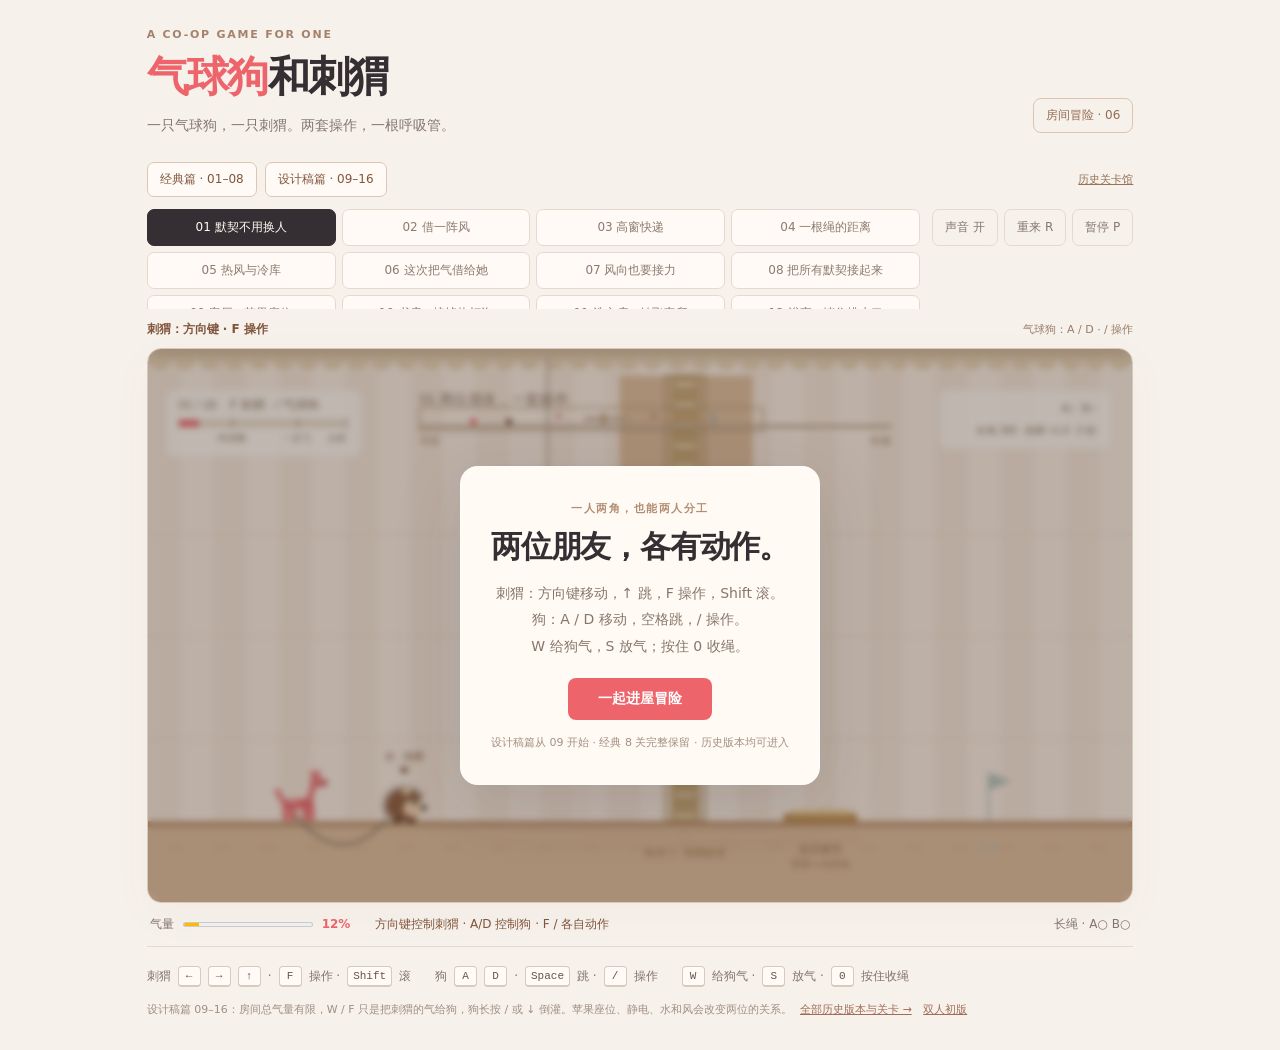
==== commit 10d6281c: "Append design memo rooms with independent character actions and preserved editions" ====
--- a/index.html
+++ b/index.html
@@ -4,7 +4,7 @@
 <meta charset="utf-8">
 <meta name="viewport" content="width=device-width, initial-scale=1, viewport-fit=cover">
 <meta name="theme-color" content="#f7f1ec">
-<title>气球狗和刺猬 · 默契冒险</title>
+<title>气球狗和刺猬 · 房间冒险</title>
 <style>
 :root{color-scheme:light;--bg:#f7f1ec;--ink:#352e32;--muted:#84776f;--line:#e5d9cf;--pink:#ed646b;--brown:#80563c;--font:system-ui,-apple-system,"Microsoft YaHei","PingFang SC",sans-serif}
 *{box-sizing:border-box}body{margin:0;background:var(--bg);color:var(--ink);font-family:var(--font);padding:28px max(18px,env(safe-area-inset-right)) 30px}button{font:inherit;cursor:pointer;touch-action:manipulation}button:focus-visible{outline:3px solid #bd6c45;outline-offset:4px}[hidden]{display:none!important}
@@ -17,22 +17,24 @@
 @media(max-width:420px){.card{padding:12px}.card .kicker{display:none}.card h2{font-size:20px;margin:0 0 8px}.card p{font-size:11px;line-height:1.5;margin-bottom:8px}.primary{font-size:12px;padding:8px 18px}.status{flex-wrap:wrap;gap:7px 10px}.status .state{order:3;flex-basis:100%}.status>span:last-child{margin-left:auto}}
 .roles{display:flex;align-items:center;gap:7px;margin:0 0 10px}.roles button{border:1px solid var(--line);background:#fffaf5;color:var(--muted);font-size:12px;padding:8px 12px;border-radius:7px}.roles button[aria-pressed=true]{background:#80563c;color:white;border-color:#80563c}.roles #dogRole[aria-pressed=true]{background:var(--pink);border-color:var(--pink)}.roles span{margin-left:auto;color:#987d68;font-size:11px}.touch{grid-template-columns:repeat(5,1fr)}@media(max-width:480px){.roles{flex-wrap:wrap}.roles span{width:100%;margin:0;font-size:10px}.roles button{font-size:11px;padding:7px 10px}}
 .levels{display:grid;grid-template-columns:repeat(4,minmax(0,1fr));flex:1}.levels button{overflow:hidden;text-overflow:ellipsis;white-space:nowrap}.topline{align-items:start}.roles strong{color:#80563c;font-size:12px}.roles span{font-size:11px}.note a{color:#a26d58;margin-left:8px}.touch{grid-template-columns:repeat(4,1fr)}@media(max-width:700px){.levels{width:100%}.roles span{font-size:10px}.topline{gap:8px}.levels button{padding:7px 6px}}
+.chapters{display:flex;gap:8px;align-items:center;margin:0 0 12px}.chapters button{background:#fffaf5;border:1px solid #dcc7b5;border-radius:7px;padding:8px 12px;color:#80563c;font-size:12px}.chapters a{margin-left:auto;font-size:11px;color:#947358}.levels{max-height:100px;overflow:auto;scrollbar-width:thin}
 </style>
 </head>
 <body><main class="wrap">
-<header class="heading"><div><p class="eyebrow">A CO-OP GAME FOR ONE</p><h1><span>气球狗</span>和刺猬</h1><p class="sub">气借给你，风借给我。一套操作，两位朋友，八种默契。</p></div><span class="edition">默契冒险 · 05</span></header>
+<header class="heading"><div><p class="eyebrow">A CO-OP GAME FOR ONE</p><h1><span>气球狗</span>和刺猬</h1><p class="sub">一只气球狗，一只刺猬。两套操作，一根呼吸管。</p></div><span class="edition">房间冒险 · 06</span></header>
+<div class="chapters"><button id="classicChapter">经典篇 · 01–08</button><button id="memoChapter">设计稿篇 · 09–16</button><a href="archive/index.html">历史关卡馆</a></div>
 <div class="topline"><nav class="levels" id="levels" aria-label="选关"></nav><div class="tools"><button id="soundBtn" aria-pressed="true">声音 开</button><button id="restartBtn">重来 R</button><button id="pauseBtn">暂停 P</button></div></div>
-<div class="roles"><strong>你控制刺猬</strong><span>F 狗行动 / 叫回来 · 长按 F 倒灌 · E 长短绳</span></div>
-<div class="stage" id="stage" tabindex="0" aria-label="游戏区域，A D 控制刺猬，F 狗的快捷行动，长按 F 倒灌气，W S 充放气，空格跳跃，Shift 滚动或喷气，E 切换长短绳">
+<div class="roles"><strong>刺猬：方向键 · F 操作</strong><span>气球狗：A / D · / 操作</span></div>
+<div class="stage" id="stage" tabindex="0" aria-label="刺猬用方向键移动和跳跃，F 刺猬操作，Shift 滚动；狗用 A D 移动，空格跳，斜杠操作；W 给狗打气，S 放气，按住 0 收绳">
 <canvas id="game" aria-label="气球狗和刺猬单人游戏画面"></canvas>
-<div class="overlay" id="start"><div class="card"><span class="kicker">一个人，也有两位搭档</span><h2>默契不用换人。</h2><p>A / D 始终控制刺猬，F 让狗行动或回来。<br>W / S 调气量，E 切换长短绳。<br>借风、躲梁、钻高窗；也能把气借给刺猬。</p><button class="primary" id="startBtn">一起去冒险</button><p class="small">Space 跳跃 · Shift 滚动 / 喷气 · 空闲时长按 F 倒灌，S 还气</p></div></div>
+<div class="overlay" id="start"><div class="card"><span class="kicker">一人两角，也能两人分工</span><h2>两位朋友，各有动作。</h2><p>刺猬：方向键移动，↑ 跳，F 操作，Shift 滚。<br>狗：A / D 移动，空格跳，/ 操作。<br>W 给狗气，S 放气；按住 0 收绳。</p><button class="primary" id="startBtn">一起进屋冒险</button><p class="small">设计稿篇从 09 开始 · 经典 8 关完整保留 · 历史版本均可进入</p></div></div>
 <div class="overlay" id="paused" hidden><div class="card"><span class="kicker">等一等朋友</span><h2>歇一下，再出发。</h2><p>按 P / Esc，或点击下面的按钮继续。</p><button class="primary" id="resumeBtn">继续同行</button></div></div>
 <div class="overlay" id="win" hidden><div class="card"><span class="kicker">一根绳子，两位朋友</span><h2 id="winTitle">一起到了！</h2><p id="winBody"></p><button class="primary" id="nextBtn">下一关 →</button><p class="small" id="winNext">Enter 下一关 · R 再试一次</p></div></div>
 </div>
 <div class="status" id="status" role="status" aria-live="off"><div class="air"><span>气量</span><meter id="airMeter" min="0" max="1" low=".32" high=".90" optimum=".78" value=".12"></meter><strong id="airText">12%</strong></div><span class="state" id="stateText">等你出发</span><span id="saveText">蓝旗处自动存档</span></div>
-<div class="touch" aria-label="触屏操作"><button data-code="KeyA" aria-label="向左">←</button><button data-code="KeyD" aria-label="向右">→</button><button data-code="Space">跳跃</button><button data-code="KeyW">充气</button><button data-code="KeyS">放气</button><button data-code="KeyF">狗 / 倒灌</button><button data-code="ShiftLeft" aria-label="地面滚动，空中喷气">滚/喷</button><button data-code="KeyE">绳长</button></div>
-<div class="legend"><span><kbd>A</kbd><kbd>D</kbd> 刺猬移动</span><span><kbd>F</kbd> 狗行动 / 叫回来</span><span><kbd>W</kbd><kbd>S</kbd> 充 / 放气</span><span><kbd>Space</kbd> 跳跃</span><span><kbd>Shift</kbd> 滚动 / 喷气</span><span><kbd>E</kbd> 长 / 短绳</span><span>长按 <kbd>F</kbd> 倒灌 · <kbd>S</kbd> 还气</span></div>
-<p class="note">F 会让狗前往附近可用的粉色机关，沿途仍要你控制气量与绳长；再按 F 取消或叫回来。没有机关时，长按 F 把狗的气借给刺猬，体型越大越重；S 先把气还给狗，再放气。1–8 选关 · 蓝旗自动存档。<a href="duo.html">双人原版</a></p>
+<div class="touch" aria-label="两位角色独立触屏操作"><button data-code="ArrowLeft">猬 ←</button><button data-code="ArrowRight">猬 →</button><button data-code="ArrowUp">猬 跳</button><button data-code="KeyF">猬 F</button><button data-code="KeyA">狗 ←</button><button data-code="KeyD">狗 →</button><button data-code="Space">狗 跳</button><button data-code="Slash">狗 /</button><button data-code="KeyW">给狗气</button><button data-code="KeyS">狗放气</button><button data-code="ShiftLeft">猬滚动</button><button data-code="Digit0">按住收绳</button></div>
+<div class="legend"><span>刺猬 <kbd>←</kbd><kbd>→</kbd><kbd>↑</kbd> · <kbd>F</kbd> 操作 · <kbd>Shift</kbd> 滚</span><span>狗 <kbd>A</kbd><kbd>D</kbd> · <kbd>Space</kbd> 跳 · <kbd>/</kbd> 操作</span><span><kbd>W</kbd> 给狗气 · <kbd>S</kbd> 放气 · <kbd>0</kbd> 按住收绳</span></div>
+<p class="note">设计稿篇 09–16：房间总气量有限，W / F 只是把刺猬的气给狗，狗长按 / 或 ↓ 倒灌。苹果座位、静电、水和风会改变两位的关系。<a href="archive/index.html">全部历史版本与关卡 →</a> <a href="duo.html">双人初版</a></p>
 </main><script>
 (()=>{
 const cv=document.getElementById('game'),c=cv.getContext('2d');
@@ -142,6 +144,72 @@
    {x:2630,title:'05 最后一次，把气还给它',hint:'S 还气、放扁，缩球过矮洞。终点还要两位一起留守。'},
    {x:2890,title:'06 该在一起的时候',hint:'狗留在 D，气量 45%–68%；你站在 E，同时保持 2.4 秒。'}]},
 ];
+// Append-only chapter. The eight original adventure rooms stay in levels.js.
+LEVELS.push(
+ {name:'客厅 · 苹果座位',memo:true,world:'living',kind:'省气 / 搬运',width:1420,softSky:true,budget:.24,dogGas:.16,dogX:150,hogX:250,
+  solids:[{x:-200,y:460,w:1820,h:300},{x:500,y:26,w:620,h:280}],
+  apples:[{x:340,y:447}],nailBeds:[{x:570,y:449,w:530,h:11}],pumps:[{x:205,y:460,cap:.24}],
+  heat:[{x:500,y:26,w:620,h:325,temp:1.7,k:0}],checkpoints:[],goal:{x:1270,y:380,w:110,h:80},
+  zones:[{x:0,title:'09 这一屋的气，不够飞',hint:'方向键走刺猬，Shift 滚过苹果；狗用 A / D 走近，/ 坐上苹果。'},
+   {x:430,title:'苹果只保护座位那一点',hint:'狗坐好后刺猬慢慢走。跳跃或重新缩球会掉苹果，图钉只扎狗。'},
+   {x:1100,title:'一起从客厅出去',hint:'两只仍连着气管；苹果能载狗，不能保护旁边的刺。'}]},
+ {name:'书房 · 拧掉热灯泡',memo:true,world:'study',kind:'低气 / 高空作业',width:1450,softSky:true,budget:.25,dogGas:.14,dogX:130,hogX:220,
+  solids:[{x:-200,y:460,w:1850,h:300},{x:1000,y:26,w:160,h:406}],
+  apples:[{x:310,y:447},{x:352,y:447},{x:394,y:447}],pumps:[{x:180,y:460,cap:.25}],
+  objects:[{id:'lamp',type:'lamp',x:760,y:334,apples:3,duration:1.3,label:'拧掉热灯泡'}],
+  heat:[{x:610,y:26,w:300,h:370,temp:1.8,k:0,until:'lamp'}],
+  gates:[{x:915,y:26,w:26,h:434,rule:'lamp',label:'灯泡还没拧掉'}],checkpoints:[],goal:{x:1320,y:380,w:100,h:80,requires:['lamp']},
+  zones:[{x:0,title:'10 飞不起来，就搭高一点',hint:'Shift 连续滚过三个苹果，松开后留住它们。狗走近再 / 坐上去。'},
+   {x:570,title:'高处要站得稳',hint:'把狗送到灯泡旁，刺猬停稳，狗按住 / 拧灯。只有三层苹果够得到。'},
+   {x:900,title:'灯灭了，气还是原来那些',hint:'变冷只缩体积。出口很矮，狗先下来，刺猬重新缩球通过。'}]},
+ {name:'洗衣房 · 她飞它爬',memo:true,world:'laundry',kind:'静电 / 角色互换',width:1360,softSky:false,budget:.88,dogGas:.80,dogX:235,hogX:340,
+  solids:[{x:-200,y:460,w:720,h:300},{x:830,y:240,w:700,h:400},{x:475,y:80,w:22,h:220}],
+  carpets:[{x:170,y:460,w:265}],clingPaths:[[{x:450,y:445},{x:450,y:145},{x:1200,y:145}]],
+  fans:[{x:510,y:120,w:325,h:420,dx:.15,dy:-1,p:1250}],pumps:[{x:215,y:460,cap:.88}],checkpoints:[],goal:{x:1215,y:160,w:100,h:80},
+  zones:[{x:0,title:'11 把气借给她，这次她会飞',hint:'狗长按 / 或 ↓ 倒灌。瘪狗在毛衣毯上走动蹭电，再 / 贴上灰色墙。'},
+   {x:420,title:'一只爬墙，一只借风',hint:'狗贴墙后 A / D 沿表面爬；方向键让刺豚进入风道。电会慢慢消失。'},
+   {x:790,title:'到台面再把气分回来',hint:'0 按住收绳，松开放长。狗到墙顶以后继续向右爬，刺猬落到台面。'}]},
+ {name:'浴室 · 堵住排水口',memo:true,world:'bath',kind:'水位 / 限时撤离',width:1410,softSky:true,budget:.94,dogGas:.83,dogX:220,hogX:320,
+  solids:[{x:-200,y:500,w:1310,h:300},{x:970,y:260,w:600,h:400}],
+  water:{x:380,w:650,bottom:500,y:440,min:140,fill:40,drain:27,plugX:630},
+  objects:[{id:'drain',type:'drain',x:630,y:492,label:'刺豚堵排水口'}],bubbles:[{x:555,y:475}],pumps:[{x:235,y:500,cap:.94}],checkpoints:[],goal:{x:1270,y:180,w:100,h:80},
+  zones:[{x:0,title:'12 水位，是免费的电梯',hint:'狗倒灌让刺猬鼓起，方向键走到浴缸底的排水口，F 堵住。'},
+   {x:500,title:'它浮起来，她留在水底',hint:'堵住以后水位才会上升。留一点气给狗，让它浮；水底气泡能补气。'},
+   {x:760,title:'放开以后，要一起赶上去',hint:'F 松开排水口，水会下降；两只一起向右，0 收绳，登上毛巾架。'}]},
+ {name:'鸟笼 · 一口气的距离',memo:true,world:'attic',kind:'体型 / 钥匙谜题',width:1430,softSky:true,budget:.84,dogGas:.75,dogX:180,hogX:280,
+  solids:[{x:-200,y:460,w:1830,h:300},{x:748,y:300,w:140,h:10},{x:748,y:370,w:140,h:10}],
+  objects:[{id:'cage',type:'cage',x:755,y:427,keyX:725,label:'长刺够进鸟笼'}, {id:'exitlock',type:'keylock',x:1120,y:420,label:'带钥匙来开锁'}],
+  gates:[{x:1130,y:26,w:26,h:434,rule:'exitlock',label:'钥匙还在鸟笼里'}],pumps:[{x:230,y:460,cap:.84}],checkpoints:[],goal:{x:1290,y:380,w:100,h:80,requires:['exitlock']},
+  zones:[{x:0,title:'13 身体进不去，长刺够得到',hint:'气给刺猬，瘪狗留在旁边。刺豚靠近鸟笼后按 F，扎破吊钥匙的气球。'},
+   {x:640,title:'只差一点距离',hint:'笼栏挡住身体。刺豚的刺能伸进去，普通刺猬够不到。'},
+   {x:920,title:'钥匙拿到了，两位一起走',hint:'F 拿起落下的钥匙，去门锁前再按 F。W 可以把气还给狗。'}]},
+ {name:'走廊 · 别吵醒猫',memo:true,world:'living',kind:'潜行 / 距离',width:1560,softSky:true,budget:.25,dogGas:.16,dogX:150,hogX:250,
+  solids:[{x:-200,y:460,w:1960,h:300},{x:600,y:26,w:460,h:300}],
+  cats:[{x:850,y:440,state:'sleep'}],carpets:[{x:400,y:460,w:750}],pumps:[{x:200,y:460,cap:.25}],checkpoints:[],goal:{x:1420,y:380,w:100,h:80},
+  zones:[{x:0,title:'14 每个动作，都有声音',hint:'先倒灌或 S 放扁狗，再进走廊。小心走，不要滚、跳、打气或喷气。'},
+   {x:520,title:'它爱抓气球，也怕刺猬',hint:'猫会追飘着的狗。靠刺猬近一点能挡猫，但贴得太近也会被扎。'},
+   {x:1130,title:'把安静留到门外',hint:'出了走廊再充气。两位都到出口才算成功。'}]},
+ {name:'厨房 · 滑轨节拍',memo:true,world:'kitchen',kind:'自动前进 / 反应',width:1720,softSky:true,budget:.84,dogGas:.74,dogX:220,hogX:220,dogY:145,hogY:432,
+  solids:[{x:-200,y:480,w:400,h:300},{x:1470,y:460,w:500,h:300}],
+  rail:{x:220,y:280,end:1510,speed:42,long:340,short:170},
+  railHazards:[{x:450,y:40,w:120,h:150,target:'dog',label:'收绳 ↓ 狗'}, {x:450,y:370,w:120,h:110,target:'hog',label:'收绳 ↑ 刺猬'},
+   {x:760,y:205,w:130,h:65,target:'dog',label:'放长 ↑ 狗'},{x:760,y:285,w:130,h:80,target:'hog',label:'放长 ↓ 刺猬'},
+   {x:1090,y:40,w:120,h:150,target:'dog',label:'再次收绳'},{x:1090,y:370,w:120,h:110,target:'hog',label:'同时吊高'}],
+  checkpoints:[],goal:{x:1540,y:380,w:110,h:80},
+  zones:[{x:0,title:'15 两端加起来，只有这么长',hint:'滑轮自动前进。0 按住收绳：狗下降、刺猬上升；松开则相反。'},
+   {x:390,title:'上下要一起看',hint:'上面是吊叉，下面是刀架。提前收绳，让两位同时进中间空隙。'},
+   {x:700,title:'这次，要分开',hint:'松开 0，绳子慢慢放长：狗走上面，刺猬走下面。'},
+   {x:1040,title:'再合到一起，准备落地',hint:'再按住 0 收绳。最后松开，S 下降，落到右边台面。'}]},
+ {name:'厨房 · 冰箱和烤箱',memo:true,world:'kitchen',kind:'结冰 / 温差 / 分气',width:1580,softSky:true,budget:.58,dogGas:.31,dogX:140,hogX:240,
+  solids:[{x:-200,y:460,w:800,h:300},{x:1020,y:380,w:800,h:400},{x:1150,y:26,w:170,h:294}],
+  water:{x:580,w:450,bottom:520,y:400,min:400,fill:0,drain:0,freezeBy:'fridge'},
+  objects:[{id:'fridge',type:'fridge',x:430,y:420,label:'打开冰箱门'}],
+  heat:[{x:470,y:26,w:580,h:435,temp:.62,k:0,when:'fridge'}, {x:1080,y:26,w:330,h:355,temp:2.2,k:0}],
+  pumps:[{x:195,y:460,cap:.58}],checkpoints:[],goal:{x:1450,y:300,w:100,h:80,requires:['fridge']},
+  zones:[{x:0,title:'16 飞不动两位，就让水变成路',hint:'刺猬走到冰箱旁按 F，冷气会把水面冻成地板。'},
+   {x:530,title:'气没少，只是缩小了',hint:'冰面上方向键控制刺猬，A / D 控制狗；↑ 和空格分别跳。'},
+   {x:1040,title:'烤箱旁，先把气分好',hint:'热只涨体积，不造气。窄门前把气倒给刺猬，让狗小一点再通过。'}]}
+);
 let idx=0,L,statics,walls,cacti,fans,heat,bars,solids,spikeTeeth=[],switches=[],gates=[],charges=[],needRebuild=false;
 let dog,hog,ropeLen=ROPE,parts=[],texts=[],stats,time=0,hit=0,shake=0,win=false,started=false,paused=false,muted=false,checkpoint=null,banner=0,pumpClock=0,hudClock=0,cameraX=0,hurt=0,hurtReason='';
 let activeRole='hog',ropeShort=true,interactNotice='',noticeTime=0;
@@ -152,7 +220,7 @@
  const r=rr(dog.air);return{x:dog.x-dog.face*.5*r,y:dog.y+.45*r};
 }
 function dogDims(){if(dog.state!=='ok')return[26,6];if(isFlat())return[28,7];const r=rr(dog.air);return[r*.85,r];}
-function rebuildSolids(){solids=[...statics,...walls.filter(w=>w.alive),...gates.filter(g=>g.kind==='bridge'?g.on:!g.on),...bars.map(b=>({x:b.x,y:b.y,w:b.w,h:8,spikeBacking:true})),...(!L.softSky?[{x:0,y:-200,w:L.width,h:208,spikeBacking:true}]:[]),{x:-60,y:-200,w:60,h:900},{x:L.width,y:-200,w:60,h:900}];needRebuild=false;}
+function rebuildSolids(){solids=[...statics,...memoExtraSolids(),...walls.filter(w=>w.alive),...gates.filter(g=>g.kind==='bridge'?g.on:!g.on),...bars.map(b=>({x:b.x,y:b.y,w:b.w,h:8,spikeBacking:true})),...(!L.softSky?[{x:0,y:-200,w:L.width,h:208,spikeBacking:true}]:[]),{x:-60,y:-200,w:60,h:900},{x:L.width,y:-200,w:60,h:900}];needRebuild=false;}
 function overlapAny(cx,cy,hw,hh){return solids.some(s=>Math.abs(cx-(s.x+s.w/2))<hw+s.w/2-.2&&Math.abs(cy-(s.y+s.h/2))<hh+s.h/2-.2);}
 function groundAt(x){let y=H+100;for(const s of statics)if(x>=s.x&&x<=s.x+s.w&&s.y>40)y=Math.min(y,s.y);return y;}
 function makeCacti(beds){return beds.flatMap(b=>{const a=[];for(let x=b.x+16,i=0;x<b.x+b.w;x+=32,i++)a.push({x,base:b.base,h:b.h-[0,7,3,10][i%4]});return a;});}
@@ -163,7 +231,7 @@
  const sp=checkpoint?L.checkpoints[checkpoint.index]:null,air=sp?sp.air:(L.dogAir??.12),dx=sp?sp.dogX:L.dogX,hx=sp?sp.x:L.hogX;
  dog={x:dx,y:groundAt(dx)-(air<.04?7:rr(air)),vx:0,vy:0,air,face:1,ground:true,state:'ok',lastPop:'',docked:'',task:null,taskTarget:null,fClock:0,fContext:false,squash:0,rot:0,inv:1,near:99,lastR:rr(air),flatPrev:air<.04,blocked:0};
  hog={x:hx,y:groundAt(hx)-15,vx:0,vy:0,face:1,ground:true,revive:0,bloat:0,backflow:false,returnAir:false,squash:0,ball:false,spin:0,blow:false,reel:false,coyote:0,jbuf:0,bob:0,taut:false,jet:false,jetEmpty:false,jetDir:1,jetGlow:0,jetClock:0};
- ropeLen=ROPE;ropeShort=false;activeRole='hog';noticeTime=0;hit=0;shake=0;hurt=0;win=false;banner=5.5;paused=false;pumpClock=0;cameraX=clamp(hx-W*.38,0,L.width-W);clearHeld();setJet(false);winEl.hidden=true;pauseEl.hidden=true;document.getElementById('pauseBtn').textContent='暂停 P';syncRoleUI();syncHUD();
+ ropeLen=ROPE;ropeShort=false;activeRole='hog';noticeTime=0;hit=0;shake=0;hurt=0;win=false;banner=5.5;paused=false;pumpClock=0;cameraX=clamp(hx-W*.38,0,L.width-W);clearHeld();setJet(false);initMemo();winEl.hidden=true;pauseEl.hidden=true;document.getElementById('pauseBtn').textContent='暂停 P';syncRoleUI();syncHUD();
 }
 let ac=null,master=null,jetGain=null,nbuf=null;
 function initAudio(){
@@ -209,13 +277,13 @@
 function start(){started=true;paused=false;startEl.hidden=true;pauseEl.hidden=true;initAudio();stageEl.focus({preventScroll:true});}
 function togglePause(force){if(!started||win)return;paused=force??!paused;clearHeld();pauseEl.hidden=!paused;document.getElementById('pauseBtn').textContent=paused?'继续 P':'暂停 P';setJet(false);if(!paused){initAudio();stageEl.focus({preventScroll:true});}}
 function toggleSound(){muted=!muted;if(ac&&master)master.gain.value=muted?0:.32;document.getElementById('soundBtn').textContent=muted?'声音 关':'声音 开';document.getElementById('soundBtn').setAttribute('aria-pressed',String(!muted));}
-const gameKeys=['KeyA','KeyD','KeyW','KeyS','KeyE','KeyF','Space','ArrowLeft','ArrowRight','ArrowUp','ArrowDown','ShiftLeft','ShiftRight','Slash','Digit0','Numpad0'];
+const gameKeys=['KeyA','KeyD','KeyW','KeyS','KeyE','KeyF','Space','ArrowLeft','ArrowRight','ArrowUp','ArrowDown','ShiftLeft','ShiftRight','Slash','NumpadDivide','Digit0','Numpad0'];
 addEventListener('keydown',e=>{
  const k=e.code;if(gameKeys.includes(k))e.preventDefault();
  if(k==='KeyP'||k==='Escape'){if(!e.repeat)togglePause();return;}
  if(k==='KeyM'){if(!e.repeat)toggleSound();return;}
  if(k==='KeyR'&&started){reset(true);return;}
- const m=k.match(/^Digit([1-8])$/);if(m){loadLevel(+m[1]-1);start();return;}
+ const m=k.match(/^Digit([1-9])$/);if(m){loadLevel(+m[1]-1);start();return;}if(k==='BracketRight'){loadLevel((idx+1)%LEVELS.length);start();return;}if(k==='BracketLeft'){loadLevel((idx+LEVELS.length-1)%LEVELS.length);start();return;}
  if(win&&(k==='Enter'||k==='NumpadEnter')){loadLevel((idx+1)%LEVELS.length);start();return;}
  if(!gameKeys.includes(k)||paused||win)return;
  if(!started)start();initAudio();setHeld(k,'keyboard',true);
@@ -230,7 +298,7 @@
 document.getElementById('soundBtn').addEventListener('click',()=>{initAudio();toggleSound();});
 document.getElementById('nextBtn').addEventListener('click',()=>{loadLevel((idx+1)%LEVELS.length);start();});
 stageEl.addEventListener('click',e=>{if(e.target===cv){if(!started)start();else stageEl.focus({preventScroll:true});}});
-LEVELS.forEach((l,i)=>{const b=document.createElement('button');b.type='button';b.id='lv'+(i+1);b.textContent=`0${i+1} ${l.name}`;b.addEventListener('click',()=>{loadLevel(i);start();});levelsEl.appendChild(b);});
+LEVELS.forEach((l,i)=>{const b=document.createElement('button');b.type='button';b.id='lv'+(i+1);b.textContent=`${String(i+1).padStart(2,'0')} ${l.name}`;b.addEventListener('click',()=>{loadLevel(i);start();});levelsEl.appendChild(b);});
 document.querySelectorAll('[data-code]').forEach(b=>{
  b.addEventListener('pointerdown',e=>{e.preventDefault();if(win)return;if(!started)start();if(paused)togglePause(false);b.setPointerCapture(e.pointerId);setHeld(b.dataset.code,e.pointerId,true);b.classList.add('active');});
  const release=e=>{setHeld(b.dataset.code,e.pointerId,false);b.classList.remove('active');};b.addEventListener('pointerup',release);b.addEventListener('pointercancel',release);b.addEventListener('lostpointercapture',release);
@@ -268,7 +336,7 @@
 function pop(reason){
  if(dog.state!=='ok')return;const r=isFlat()?7:rr(dog.air);dog.state='skin';stats[reason]++;hit=.09;shake=.27;hog.revive=0;hog.jet=false;hog.jetGlow=0;sPop();setJet(false);
  confetti(dog.x,dog.y,24,[DOGC,DOGC,'#fffaf5'],r);
- const label={hog:'碰到刺猬的刺了',over:'充太满，撑爆了',spike:'碰到尖刺了',cactus:'碰到仙人掌了'}[reason];dog.lastPop=label;addText(dog.x,dog.y-r-15,'啪！',DOGC,30);addText(dog.x,dog.y-r+12,label,'#6e594b',15);
+ const label={hog:'碰到刺猬的刺了',over:'充太满，撑爆了',spike:'碰到尖刺了',cactus:'碰到仙人掌了',cat:'被猫抓到了'}[reason];dog.lastPop=label;addText(dog.x,dog.y-r-15,'啪！',DOGC,30);addText(dog.x,dog.y-r+12,label,'#6e594b',15);
  dog.y+=r-6;dog.vx*=.5;dog.vy=0;dog.air=0;dog.rot=0;
 }
 function revive(){
@@ -281,20 +349,21 @@
 function fanOn(f){return f.rule?powered(f.rule):f.switch===undefined||switches[f.switch].on;}
 function pressSwitch(p){if(p.latched||(p.requires&&!p.requires.every(powered)))return;p.on=true;p.latched=true;needRebuild=true;sGrab();sThud();confetti(p.x+p.w/2,p.y-15,16,['#cfaa67','#7aa99c','#e6cb98'],p.w);addText(p.x+p.w/2,p.y-55,'接过来了！','#8e774b',20);}
 function update(dt){
+ if(L.memo){updateMemo(dt);return;}
  if(hurt>0){hurt-=dt;if(hurt<=0){const txt=hurtReason==='thorn'?'她也怕刺，要让小狗把她吊高再过':hurtReason==='timeout'?'接力超时，重新安排两位的位置':'回到蓝旗，再试一次';reset(false);addText(cameraX+W*.5,215,txt,'#9b7252',19);}return;}
  time+=dt;banner=Math.max(0,banner-dt);dog.blocked=Math.max(0,dog.blocked-dt);dog.inv=Math.max(0,dog.inv-dt);
  noticeTime=Math.max(0,noticeTime-dt);
  if(pressed('KeyE')){ropeShort=!ropeShort;sGrab();}
- if(pressed('KeyF'))interact();
+ if(pressed('Slash','NumpadDivide'))interact();if(pressed('KeyF'))say('F 是刺猬的动作：按住吹气给狗；铜色机关用 Shift 滚压。');
  updateTransfer(dt);updateDogTask(dt);
- const move=(held('KeyD','ArrowRight')?1:0)-(held('KeyA','ArrowLeft')?1:0),ix=move,inflate=held('KeyW'),deflate=held('KeyS','ArrowDown');
- const shiftHeld=held('ShiftLeft','ShiftRight','Slash'),wasJet=hog.jet;
+ const move=(held('ArrowRight')?1:0)-(held('ArrowLeft')?1:0),ix=move,dogIx=(held('KeyD')?1:0)-(held('KeyA')?1:0),inflate=held('KeyW','KeyF'),deflate=held('KeyS');
+ const shiftHeld=held('ShiftLeft','ShiftRight'),wasJet=hog.jet;
  const wantBall=shiftHeld&&hog.ground;
  if(wantBall&&!hog.ball){hog.ball=true;hog.y+=2*hogScale();sCurl();}
  else if(!wantBall&&hog.ball&&!overlapAny(hog.x,hog.y-2*hogScale(),15*hogScale(),15*hogScale())){hog.ball=false;hog.y-=2*hogScale();}
  if(ix)hog.face=ix;
  if(hog.ground)hog.coyote=.1;else hog.coyote-=dt;
- if(pressed('Space','ArrowUp'))hog.jbuf=.12;else hog.jbuf-=dt;
+ if(pressed('ArrowUp'))hog.jbuf=.12;else hog.jbuf-=dt;
  if(hog.jbuf>0&&hog.coyote>0){hog.vy=(hog.ball?-330:-430)/(1+(hog.bloat||0)*.55);hog.jbuf=0;hog.coyote=0;hog.ground=false;hog.squash=-.18;sHop();}
  // Shift changes role at takeoff. Keep a forced crouch only inside a low tunnel.
  if(!hog.ground&&hog.ball&&!overlapAny(hog.x,hog.y-2*hogScale(),15*hogScale(),15*hogScale())){hog.ball=false;hog.y-=2*hogScale();}
@@ -303,7 +372,7 @@
  const hmax=(hog.ball?395:210)/(1+(hog.bloat||0)*.65),hacc=hog.ball?(hog.ground?(ix?1150:180):(ix?600:65)):(hog.ground?(ix?2600:3000):(ix?1350:650));
  hog.vx=approach(hog.vx,hog.jet?hog.jetDir*440/(1+(hog.bloat||0)):ix*hmax,(hog.jet?1800:hacc)*dt);
  hog.vy+=G*dt;
- if(!(held('Space','ArrowUp'))&&hog.vy<0&&!hog.taut)hog.vy+=G*.8*dt;
+ if(!(held('ArrowUp'))&&hog.vy<0&&!hog.taut)hog.vy+=G*.8*dt;
  for(const f of fans)if(fanOn(f)&&inRect(hog.x,hog.y,f)){const q=hog.ball?.035:.12;hog.vx+=f.dx*f.p*q*dt;hog.vy+=f.dy*f.p*q*dt;}
  hog.vy=clamp(hog.vy,-380,850);hog.squash*=Math.exp(-10*dt);hog.spin+=hog.vx*dt/13;if(hog.ground&&ix)hog.bob+=dt*18;
  hog.ground=false;hog.x+=hog.vx*dt;hog.y+=hog.vy*dt;const hh=hogHalf();resolve(hog,hh,hh,true);
@@ -330,7 +399,9 @@
  const flying=dog.state==='ok'&&dog.air>.38;
  const overhead=clamp((hog.y-dog.y-(dog.vy>15?150:55))/65,0,1);
  const targetX=hog.x-hog.face*(90-56*overhead),spring=flying?5.5:8;
- if(dog.taskTarget){const q=dog.taskTarget;dog.face=q.x>=dog.x?1:-1;dog.vx=approach(dog.vx,clamp((q.x-dog.x)*3,-185,185),1000*dt);}
+ if(pressed('Space')&&dog.ground){dog.vy=-350;dog.ground=false;}
+ if(dogIx){dog.face=dogIx;dog.vx=approach(dog.vx,dogIx*200,1500*dt);dog.task=null;dog.taskTarget=null;}
+ else if(dog.taskTarget){const q=dog.taskTarget;dog.face=q.x>=dog.x?1:-1;dog.vx=approach(dog.vx,clamp((q.x-dog.x)*3,-185,185),1000*dt);}
  else dog.vx+=clamp((targetX-dog.x)*spring-dog.vx*2.8,-1000,1000)*dt;
  dog.vx=clamp(dog.vx,-440,440);
  // Brake the follower's own approach near a grounded player. The player can
@@ -354,7 +425,7 @@
  if(dock&&dog.state==='ok'){dog.x=dock.x;dog.y=dock.y;dog.vx=dog.vy=0;dog.ground=false;}
  else{dog.ground=false;dog.x+=dog.vx*dt;dog.y+=dog.vy*dt;const [hw,dh]=dogDims();resolve(dog,hw,dh,false);}
  const safeLen=112,prevLen=ropeLen;
- ropeLen=approach(ropeLen,ropeShort?safeLen:ROPE,210*dt);hog.reel=ropeShort&&ropeLen<prevLen;
+ ropeLen=approach(ropeLen,held('Digit0','Numpad0')?85:ropeShort?safeLen:ROPE,210*dt);hog.reel=ropeShort&&ropeLen<prevLen;
  // Iterate the tether with scenery collisions to prevent pulling through walls.
  hog.taut=false;
  for(let i=0;i<5;i++){
@@ -389,19 +460,23 @@
   winTitle.textContent=idx===LEVELS.length-1?'我们一起走完了！':'一起到了！';
   const pops=stats.hog+stats.over+stats.spike+stats.cactus;
   winBody.innerHTML=`第 ${idx+1} 关 · ${L.name}<br>${time.toFixed(1)} 秒 · 狗行动 ${stats.commands} 次<br>小狗爆掉 ${pops} 次 · 接力超时 ${stats.timeout} 次<br>一个人，也把两位都照顾到了。`;
-  document.getElementById('nextBtn').textContent=idx===LEVELS.length-1?'再走一遍 ↻':'下一关 →';winNext.textContent=idx===LEVELS.length-1?'1–8 自由选关 · R 再试这一关':'Enter 下一关 · R 再试一次';winEl.hidden=false;
+  document.getElementById('nextBtn').textContent=idx===LEVELS.length-1?'再走一遍 ↻':'下一关 →';winNext.textContent=idx===LEVELS.length-1?'选择关卡继续冒险 · R 再试这一关':'Enter 下一关 · R 再试一次';winEl.hidden=false;
  }
  hudClock+=dt;if(hudClock>.1){syncHUD();hudClock=0;}
  const camTarget=clamp((activeRole==='hog'?hog.x*.7+dog.x*.3:dog.x*.7+hog.x*.3)-W*.38,0,L.width-W);cameraX=approach(cameraX,camTarget,Math.max(90,Math.abs(camTarget-cameraX)*7)*dt);
 }
 function syncHUD(){
+ if(L?.memo&&memo){syncMemoHUD();return;}
  airMeter.value=dog.state==='ok'?clamp(dog.air,0,1):0;airText.textContent=`${Math.round(airMeter.value*100)}%`;
- stateText.textContent=win?'两位都到了！':hurt>0?'回蓝旗，重新接应':dog.state==='skin'?`${dog.lastPop} · W 吹回来`:noticeTime>0?interactNotice:hog.backflow?'倒灌中：狗变小，刺猬变大':hog.returnAir?'把气还给狗：刺猬缩小':dog.docked?`狗留在 ${device(dog.docked)?.letter} · F 叫回来`:dog.task?'狗正在行动 · W/S 调气量 · F 取消':hog.jet?'喷气中 · W 补气':hog.bloat>.05?`刺猬体型 ${Math.round(hog.bloat*100)}% · S 还气`:'A/D 控制刺猬 · F 狗的快捷行动';
+ stateText.textContent=win?'两位都到了！':hurt>0?'回蓝旗，重新接应':dog.state==='skin'?`${dog.lastPop} · W 吹回来`:noticeTime>0?interactNotice:hog.backflow?'倒灌中：狗变小，刺猬变大':hog.returnAir?'把气还给狗：刺猬缩小':dog.docked?`狗留在 ${device(dog.docked)?.letter} · / 叫回来`:dog.task?'狗正在行动 · W/S 调气量 · / 取消':hog.jet?'喷气中 · W 补气':hog.bloat>.05?`刺猬体型 ${Math.round(hog.bloat*100)}% · S 还气`:'方向键控制刺猬 · A/D 控制狗 · F / 各自动作';
  saveText.textContent=`${ropeShort?'短绳':'长绳'} · ${devicesSummary()}`;
 }
 function effects(dt){for(const p of parts){p.vy+=(p.round?-30:600)*dt;p.x+=p.vx*dt;p.y+=p.vy*dt;p.life-=dt;p.rot+=p.vr*dt;}parts=parts.filter(p=>p.life>0);for(const t of texts){t.y-=26*dt;t.life-=dt;}texts=texts.filter(t=>t.life>0);shake=Math.max(0,shake-dt);}
+
+document.getElementById('memoChapter').addEventListener('click',()=>{[...levelsEl.children].forEach((b,i)=>b.hidden=i<8);loadLevel(8);start();});
+document.getElementById('classicChapter').addEventListener('click',()=>{[...levelsEl.children].forEach((b,i)=>b.hidden=i>=8);loadLevel(0);start();});
 function device(id){return switches.find(p=>p.id===id);}
-function powered(rule){if(!rule)return true;if(typeof rule==='string')return !!device(rule)?.on;if(rule.any)return rule.any.some(powered);if(rule.all)return rule.all.every(powered);if(rule.charge)return !!charges.find(p=>p.id===rule.charge)?.done;return false;}
+function powered(rule){if(!rule)return true;if(typeof rule==='string')return !!device(rule)?.on||!!(L?.memo&&memoObj(rule)?.done);if(rule.any)return rule.any.some(powered);if(rule.all)return rule.all.every(powered);if(rule.charge)return !!charges.find(p=>p.id===rule.charge)?.done;return false;}
 function say(t){interactNotice=t;noticeTime=2.6;syncHUD();}
 function syncRoleUI(){} // Movement always belongs to the hedgehog.
 function setActor(){activeRole='hog';}
@@ -412,7 +487,7 @@
 function nearDevice(p,role='dog'){const b=role==='dog'?dog:hog,q=interactionPoint(p);return Math.hypot(b.x-q.x,b.y-q.y)<72;}
 function availableDogAction(){return switches.filter(p=>p.type.startsWith('dog')&&!p.latched&&(!p.requires||p.requires.every(powered))&&Math.hypot(p.x-hog.x,p.y-hog.y)<380).sort((a,b)=>Math.hypot(a.x-hog.x,a.y-hog.y)-Math.hypot(b.x-hog.x,b.y-hog.y))[0];}
 function activateDog(p){
- if(p.type==='dogDock'){dog.docked=p.id;dog.x=p.x;dog.y=p.y;dog.vx=dog.vy=0;dog.ground=false;say(`${p.letter} 已接通。狗会留守，你可以继续走；F 叫回来。`);}
+ if(p.type==='dogDock'){dog.docked=p.id;dog.x=p.x;dog.y=p.y;dog.vx=dog.vy=0;dog.ground=false;say(`${p.letter} 已接通。狗会留守，你可以继续走；/ 叫回来。`);}
  else{p.remaining=p.duration||0;p.latched=!p.duration;p.on=true;say(p.duration?`${p.letter} 已按到，${p.duration} 秒接力开始。`:`${p.letter} 接力完成。`);}
  dog.task=null;dog.taskTarget=null;dog.inv=Math.max(dog.inv,.4);stats.commands++;sGrab();needRebuild=true;
 }
@@ -421,10 +496,10 @@
  if(dog.docked){const p=device(dog.docked);dog.docked='';if(p)p.on=false;dog.task=null;dog.inv=Math.max(dog.inv,.5);dog.fContext=true;say('回来啦。绳子和浮力会重新把两位连起来。');return;}
  if(dog.task){dog.task=null;dog.taskTarget=null;dog.fContext=true;say('取消这次行动，狗回来跟随。');return;}
  const p=availableDogAction();
- if(p){dog.fContext=true;if(dog.state!=='ok'){say('先 W 把狗吹回来。');return;}if(ropeShort&&Math.hypot(p.x-hog.x,p.y-hog.y)>140){say('目标够得着，但绳子太短：E 放长，再按 F。');return;}
+ if(p){dog.fContext=true;if(dog.state!=='ok'){say('先 W 把狗吹回来。');return;}if(ropeShort&&Math.hypot(p.x-hog.x,p.y-hog.y)>140){say('目标够得着，但绳子太短：E 放长，再按 /。');return;}
   dog.task={id:p.id,step:0,clock:0};say(p.flatOK?'狗出发走高窗。到窄缝前用 S 放扁，风管会托着它。':'狗出发。你继续控制刺猬，W / S 仍能调它的气量。');return;
  }
- say('空闲时长按 F：狗把气借给刺猬；S 把气还给狗。');
+ say('空闲时长按 /：狗把气借给刺猬；S 把气还给狗。');
 }
 function updateDogTask(dt){
  dog.taskTarget=null;
@@ -434,17 +509,17 @@
  if(Math.hypot(dog.x-q.x,dog.y-q.y)<23&&dog.task.step<route.length-1){dog.task.step++;q=route[dog.task.step];}
  dog.taskTarget=q;
  if(dog.task.step===route.length-1&&Math.hypot(dog.x-p.x,dog.y-p.y)<32&&(p.flatOK||dog.air>=.12)){activateDog(p);return;}
- if(dog.task.clock>22){dog.task=null;say('路线被挡住了。调整气量、绳长或位置，再按 F。');}
+ if(dog.task.clock>22){dog.task=null;say('路线被挡住了。调整气量、绳长或位置，再按 /。');}
 }
 function updateTransfer(dt){
  hog.backflow=false;hog.returnAir=false;
- if(held('KeyF'))dog.fClock=(dog.fClock||0)+dt;else{dog.fClock=0;dog.fContext=false;}
- if(held('KeyF')&&!dog.fContext&&!dog.task&&!dog.docked&&dog.fClock>.32&&dog.state==='ok'&&dog.air>.06&&(hog.bloat||0)<1){
+ if(held('Slash','NumpadDivide'))dog.fClock=(dog.fClock||0)+dt;else{dog.fClock=0;dog.fContext=false;}
+ if(held('Slash','NumpadDivide')&&!dog.fContext&&!dog.task&&!dog.docked&&dog.fClock>.32&&dog.state==='ok'&&dog.air>.06&&(hog.bloat||0)<1){
   const amount=Math.min(.28*dt,dog.air-.06,(1-(hog.bloat||0))/1.8);if(amount>0&&setBloat((hog.bloat||0)+amount*1.8)){setAir(dog.air-amount);hog.backflow=true;stats.transfer+=amount;}
  }
- if(held('KeyS','ArrowDown')&&(hog.bloat||0)>0){const amount=Math.min(.8*dt,hog.bloat);setBloat(hog.bloat-amount);if(dog.state==='ok')setAir(dog.air+amount*.3);hog.returnAir=true;}
-}
-function devicesSummary(){const t=switches.find(p=>p.remaining>0);if(t)return `${t.letter} ${t.remaining.toFixed(1)} 秒`;if(dog.task)return'狗正在行动 · F 取消';if(hog.backflow)return`倒灌中 · 体型 ${Math.round((hog.bloat||0)*100)}%`;return switches.map(p=>`${p.letter}${p.on?'●':'○'}`).join('  ')||'风 / 温度 / 绳长';}
+ if(held('KeyS')&&(hog.bloat||0)>0){const amount=Math.min(.8*dt,hog.bloat);setBloat(hog.bloat-amount);if(dog.state==='ok')setAir(dog.air+amount*.3);hog.returnAir=true;}
+}
+function devicesSummary(){const t=switches.find(p=>p.remaining>0);if(t)return `${t.letter} ${t.remaining.toFixed(1)} 秒`;if(dog.task)return'狗正在行动 · / 取消';if(hog.backflow)return`倒灌中 · 体型 ${Math.round((hog.bloat||0)*100)}%`;return switches.map(p=>`${p.letter}${p.on?'●':'○'}`).join('  ')||'风 / 温度 / 绳长';}
 function updateDevices(dt){
  if(dog.docked&&(dog.state!=='ok'||(!device(dog.docked)?.flatOK&&dog.air<.04)))dog.docked='';
  for(const p of switches){
@@ -467,6 +542,138 @@
  if(!Number.isFinite(dist[1]))return[a,b];const path=[b];for(let u=1;prev[u]!==undefined;){u=prev[u];path.unshift(pts[u]);}return path;
 }
 function pathLength(p){return p.slice(1).reduce((n,q,i)=>n+Math.hypot(q.x-p[i].x,q.y-p[i].y),0);}
+// Design-memo chapter: finite air, two independent actors, material interactions.
+let memo=null;
+const memoOn=()=>!!L?.memo;
+const memoObj=id=>memo?.objects.find(p=>p.id===id);
+function initMemo(){
+ memo=null;if(!memoOn())return;
+ memo={level:idx,apples:(L.apples||[]).map(p=>({...p,vy:0,ignore:0})),stack:0,objects:(L.objects||[]).map(p=>({...p,done:false,progress:0})),cats:(L.cats||[]).map(p=>({...p,vx:0,alert:0,awake:false,flee:0})),water:L.water?{...L.water,frozen:false,freeze:0,plugged:false}:null,rail:L.rail?{...L.rail,done:false}:null,keys:0,noise:0,work:null,slashContext:false,slashClock:0,pigContext:false};
+ dog.gas=L.dogGas??.15;hog.gas=Math.max(0,L.budget-dog.gas);dog.temp=1;dog.air=dog.gas;hog.bloat=clamp((hog.gas-.16)/.64,0,1);dog.riding=false;dog.cling=null;dog.charge=0;
+ dog.x=L.dogX;dog.y=L.dogY??((L.world==='bath'?500:460)-rr(dog.air));hog.x=L.hogX;hog.y=L.hogY??((L.world==='bath'?500:460)-hogHalf());
+ dog.ground=hog.ground=true;ropeLen=L.rail?.long??300;ropeShort=false;
+ Object.assign(stats,{apples:0,scares:0,cat:0,rail:0,spent:0});rebuildSolids();
+}
+function memoExtraSolids(){
+ if(!memoOn()||memo?.level!==idx)return[];const a=[];
+ if(memo.water?.frozen)a.push({x:memo.water.x,y:memo.water.y,w:memo.water.w,h:12,ice:true});
+ for(const p of memo.objects)if(p.type==='cage'&&!p.done)a.push({x:p.x-15,y:355,w:10,h:105,cage:true});
+ return a;
+}
+function memoTotalAir(){return memoOn()?dog.gas+hog.gas:dog.air+(hog.bloat||0)/1.8;}
+function memoHogMass(){return MH*(1-.58*(hog.bloat||0))+.2*(memo?.stack||0);}
+function memoSeatY(){return hog.y-17*hogScale()-22*(memo?.stack||0);}
+function dropApples(){
+ if(!memo?.stack)return;for(let i=0;i<memo.stack;i++)memo.apples.push({x:hog.x+(i-(memo.stack-1)/2)*25,y:memoSeatY()+i*16,vy:-100,ignore:.6});memo.stack=0;dog.riding=false;memo.work=null;say('苹果掉了，座位也没了！');
+}
+function nearestCling(){let best=null;for(let j=0;j<(L.clingPaths||[]).length;j++){const path=L.clingPaths[j];let dist=0;for(let i=1;i<path.length;i++){const a=path[i-1],b=path[i],dx=b.x-a.x,dy=b.y-a.y,len=Math.hypot(dx,dy),t=clamp(((dog.x-a.x)*dx+(dog.y-a.y)*dy)/(len*len),0,1),x=a.x+dx*t,y=a.y+dy*t,d=Math.hypot(dog.x-x,dog.y-y);if(!best||d<best.d)best={j,s:dist+len*t,d};dist+=len;}}return best;}
+function clingPoint(j,s){const path=L.clingPaths[j];for(let i=1;i<path.length;i++){const a=path[i-1],b=path[i],len=Math.hypot(b.x-a.x,b.y-a.y);if(s<=len)return{x:a.x+(b.x-a.x)*s/len,y:a.y+(b.y-a.y)*s/len};s-=len;}return path[path.length-1];}
+function clingLength(j){const p=L.clingPaths[j];return p.slice(1).reduce((n,q,i)=>n+Math.hypot(q.x-p[i].x,q.y-p[i].y),0);}
+function memoDogAction(){
+ memo.slashClock=0;memo.slashContext=true;
+ const work=memo.objects.find(p=>p.type==='lamp'&&!p.done&&Math.hypot(p.x-dog.x,p.y-dog.y)<75);
+ if(work){memo.work=work.id;say('狗按住 / 作业；刺猬必须停稳，苹果座位要够高。');return;}
+ if(dog.riding){dog.riding=false;dog.vx=dog.face*150;dog.vy=-180;dog.inv=.25;say('狗跳下座位。苹果只护住上面那一点。');return;}
+ if(dog.cling){dog.cling=null;dog.inv=.2;say('松开静电，重新受风和重力影响。');return;}
+ const cling=nearestCling();if(dog.air<.16&&dog.charge>.08&&cling&&cling.d<60){dog.cling={path:cling.j,s:cling.s};dog.riding=false;dog.vx=dog.vy=0;say('贴住了。A / D 沿墙爬，/ 或空格松开；电量会减少。');return;}
+ if(memo.stack&&hog.ground&&!hog.ball&&dog.air<.29&&Math.hypot(dog.x-hog.x,dog.y-hog.y)<120){dog.riding=true;dog.vx=dog.vy=0;dog.inv=.15;say('狗坐好了。刺猬别跳、别重新缩球；气大了也坐不住。');return;}
+ memo.slashContext=false;say('狗长按 / 倒灌给刺猬；在苹果或带电墙边，/ 是狗自己的操作。');
+}
+function memoPigAction(){
+ memo.pigContext=false;
+ const p=memo.objects.filter(p=>!p.done||p.type==='drain').find(p=>Math.hypot(p.x-hog.x,p.y-hog.y)<(p.type==='cage'?78:78));
+ if(p){memo.pigContext=true;
+  if(p.type==='drain'){if(memo.water.plugged){memo.water.plugged=false;hog.plugged=false;say('松开了！水正在退，趁现在一起登上毛巾架。');}else if(hog.bloat>.65){memo.water.plugged=true;hog.plugged=true;say('刺豚堵住排水口。留一点气给狗，让它随水位上升。');}else say('普通身体堵不住。狗先倒灌，让刺猬鼓成刺豚。');return;}
+  if(p.type==='cage'){const reach=22+42*hog.bloat;if(hog.bloat>.65&&Math.hypot(p.x-hog.x,p.y-hog.y)<reach){p.done=true;p.key={x:p.keyX,y:p.y,vy:0};needRebuild=true;sSmallPop();say('长刺扎破了吊钥匙的气球！钥匙正在落下。');}else say('身体被笼栏挡住了。再大一点，用长刺够进去。');return;}
+  if(p.type==='fridge'){p.done=true;say('冰箱打开了。等水面结冰，再分别跳上去。');sGrab();return;}
+  if(p.type==='keylock'){if(memo.keys){p.done=true;memo.keys--;say('锁打开了，两位一起出去。');needRebuild=true;sGrab();}else say('钥匙还没拿到。');return;}
+ }
+ const key=memo.objects.find(p=>p.key&&Math.hypot(p.key.x-hog.x,p.key.y-hog.y)<70);
+ if(key){memo.pigContext=true;key.key=null;memo.keys++;sGrab();say('刺猬拿到钥匙了，去门边按 F。');return;}
+ const pump=(L.pumps||[]).find(p=>Math.hypot(hog.x-p.x,hog.y-(p.y-15))<75);
+ if(pump){memo.pigContext=true;say('按住 F 用打气筒补总气量。W 只把已有的气给狗。');return;}
+ say('刺猬按住 F / W 把自己的气给狗；Shift 滚动，↑ 跳跃。');
+}
+function memoTransfer(dt){
+ const before=memoTotalAir();hog.blow=false;hog.backflow=false;hog.returnAir=false;memo.ventThrust=false;
+ const pump=(L.pumps||[]).find(p=>Math.hypot(hog.x-p.x,hog.y-(p.y-15))<75);
+ if(held('KeyF')&&memo.pigContext&&pump){const q=Math.min(.24*dt,Math.max(0,pump.cap-memoTotalAir()));hog.gas+=q;memo.noise=Math.max(memo.noise,.9);}
+ if((held('KeyW')||(held('KeyF')&&!memo.pigContext))&&dog.state==='ok'){const q=Math.min(hog.gas,.28*dt,1.05-dog.gas);hog.gas-=q;dog.gas+=q;hog.blow=q>0;if(q>0)memo.noise=Math.max(memo.noise,.8);}
+ if(held('Slash','NumpadDivide'))memo.slashClock+=dt;else{memo.slashClock=0;memo.slashContext=false;memo.work=null;}
+ if((held('ArrowDown')||(held('Slash','NumpadDivide')&&!memo.slashContext&&memo.slashClock>.25))&&dog.state==='ok'){const q=Math.min(dog.gas,.33*dt,1-hog.gas);dog.gas-=q;hog.gas+=q;hog.backflow=q>0;}
+ if(held('KeyS')&&dog.state==='ok'){const q=Math.min(dog.gas,.34*dt);dog.gas-=q;stats.spent+=q;memo.ventThrust=q>0;if(q>0)memo.noise=Math.max(memo.noise,.9);}
+ if(dog.state==='skin'&&(held('KeyW')||held('KeyF'))&&hog.gas>.045){hog.revive+=dt;if(hog.revive>.7){dog.state='ok';dog.gas=Math.min(.12,hog.gas);hog.gas-=dog.gas;dog.inv=1;dog.lastPop='';hog.revive=0;}}
+ const oldHalf=hogHalf();hog.bloat=clamp((hog.gas-.16)/.64,0,1);if(hog.ground)hog.y-=hogHalf()-oldHalf;
+ let temp=1;for(const z of heat)if(inRect(dog.x,dog.y,z)&&(!z.until||!memoObj(z.until)?.done)&&(!z.when||memoObj(z.when)?.done))temp=z.temp??1;
+ dog.temp=approach(dog.temp,temp,dt*.7);const oldR=isFlat()?7:rr(dog.air),oldFlat=isFlat();dog.air=dog.gas*dog.temp;const newR=isFlat()?7:rr(dog.air);if(dog.ground||oldFlat!==isFlat())dog.y-=newR-oldR;
+ if(dog.air>1)popMemo('over');
+ if(memoTotalAir()>before+.001&&!pump)throw new Error('Air was created outside a pump');
+}
+function popMemo(reason){if(dog.state!=='ok')return;stats.spent+=dog.gas;dog.gas=0;dog.riding=false;dog.cling=null;dog.charge=0;memo.work=null;pop(reason);}
+function updateMemoWater(dt){
+ const w=memo.water;if(!w)return;
+ if(w.freezeBy&&memoObj(w.freezeBy)?.done){w.freeze=Math.min(1,w.freeze+dt*.5);if(w.freeze>=1&&!w.frozen){w.frozen=true;needRebuild=true;say('水面冻好了。两位分别跳上冰面。');}}
+ if(!w.frozen)w.y=clamp(w.y+(w.plugged?-w.fill:w.drain)*dt,w.min,w.bottom-20);
+ for(const b of L.bubbles||[])if(Math.hypot(hog.x-b.x,hog.y-b.y)<120&&Math.hypot(dog.x-b.x,dog.y-b.y)<120){const q=Math.min(.14*dt,Math.max(0,L.budget-memoTotalAir()));hog.gas+=q;}
+}
+function memoCats(dt){for(const cat of memo.cats){
+ const dist=Math.abs(dog.x-cat.x),fear=60+95*hog.bloat;
+ if(cat.awake&&Math.hypot(hog.x-cat.x,hog.y-cat.y)<fear){cat.flee=1.5;cat.vx=220;stats.scares++;}
+ if(!cat.awake){if(dist<360)cat.alert=clamp(cat.alert+Math.max(0,memo.noise-.22)*dt*.9-dt*.025,0,1);if(cat.alert>.85){cat.awake=true;say('猫醒了！它怕刺猬，靠近也要留出刺的距离。');}}
+ else if(cat.flee>0){cat.flee-=dt;cat.x+=cat.vx*dt;}
+ else if(dog.air>.045){cat.vx=approach(cat.vx,Math.sign(dog.x-cat.x)*220,800*dt);cat.x+=cat.vx*dt;cat.y=approach(cat.y,dog.y,220*dt);if(Math.hypot(cat.x-dog.x,cat.y-dog.y)<32)popMemo('cat');}
+ cat.x=clamp(cat.x,80,L.width-70);
+ }}
+function updateMemoRail(dt){
+ const r=memo.rail;if(!r||r.done)return false;r.x=Math.min(r.end,r.x+r.speed*dt);
+ const reel=held('Digit0','Numpad0');ropeLen=approach(ropeLen,reel?110:r.long,130*dt);ropeShort=reel;hog.reel=reel;
+ dog.x=hog.x=r.x;dog.y=r.y-ropeLen*.43;hog.y=r.y+ropeLen*.57;dog.ground=hog.ground=false;dog.vx=hog.vx=r.speed;dog.vy=hog.vy=0;
+ for(const p of L.railHazards||[]){const hit=p.target==='dog'?dogHitsRect(p.x,p.y,p.w,p.h):hogHitsRect(p.x,p.y,p.w,p.h);if(hit){hurtHog('rail');return true;}}
+ if(r.x>=r.end){r.done=true;hog.vx=dog.vx=0;say('滑出横梁了。两位向右，落到最后的台面。');}
+ return true;
+}
+function updateMemo(dt){
+ if(hurt>0){hurt-=dt;if(hurt<=0){reset(false);say('回到房间入口，气量和物品都已恢复。');}return;}
+ time+=dt;noticeTime=Math.max(0,noticeTime-dt);dog.inv=Math.max(0,dog.inv-dt);memo.noise=0;
+ if(pressed('KeyF'))memoPigAction();if(pressed('Slash','NumpadDivide'))memoDogAction();memoTransfer(dt);updateMemoWater(dt);
+ const hx=(held('ArrowRight')?1:0)-(held('ArrowLeft')?1:0),dx=(held('KeyD')?1:0)-(held('KeyA')?1:0),wasBall=hog.ball;
+ if(updateMemoRail(dt)){finishMemoFrame(dt);return;}
+ const ball=held('ShiftLeft','ShiftRight');if(ball&&!wasBall){dropApples();hog.ball=true;hog.y+=2*hogScale();}else if(!ball&&wasBall&&!overlapAny(hog.x,hog.y-2*hogScale(),15*hogScale(),15*hogScale())){hog.ball=false;hog.y-=2*hogScale();}
+ if(hx)hog.face=hx;if(dx)dog.face=dx;
+ if(pressed('ArrowUp')&&hog.ground&&!hog.plugged){dropApples();hog.vy=-420/(1+hog.bloat*.45);hog.ground=false;memo.noise=1;}
+ if(pressed('Space')){if(dog.cling){dog.cling=null;dog.vy=-180;}else if(dog.riding){dog.riding=false;dog.vy=-300;dog.inv=.3;}else if(dog.ground){dog.vy=-350;dog.ground=false;}}
+ if(dog.riding&&(dx||dog.air>.29||hog.ball||!memo.stack)){dog.riding=false;dog.vx=dx*140;dog.vy=-130;}
+ const w=memo.water,hWater=w&&!w.frozen&&hog.x>w.x&&hog.x<w.x+w.w&&hog.y+hogHalf()>w.y,dWater=w&&!w.frozen&&dog.x>w.x&&dog.x<w.x+w.w&&dog.y+dogDims()[1]>w.y;
+ hog.vx=approach(hog.vx,hx*(hog.ball?350:185)/(1+hog.bloat*.4),dt*(hx?1800:2600));hog.vy+=G*(hWater?(hog.bloat>.35?-.4-2*hog.bloat:1.2):1-.22*hog.bloat)*dt;
+ if(hWater){hog.vx*=Math.exp(-dt);hog.vy*=Math.exp(-dt*2.5);}
+ for(const f of fans)if(fanOn(f)&&inRect(hog.x,hog.y,f)){hog.vx+=f.dx*f.p*(.08+1.2*hog.bloat)*dt;hog.vy+=f.dy*f.p*(.08+1.2*hog.bloat)*dt;}
+ hog.vy=clamp(hog.vy,-340,750);hog.spin+=hog.vx*dt/13;hog.bob+=Math.abs(hog.vx)*dt*.1;
+ if(hog.plugged){hog.x=w.plugX;hog.y=w.bottom-hogHalf();hog.vx=hog.vy=0;hog.ground=true;}else{hog.ground=false;hog.x+=hog.vx*dt;hog.y+=hog.vy*dt;resolve(hog,hogHalf(),hogHalf(),true);}
+ if(Math.abs(hog.vx)>20)memo.noise=Math.max(memo.noise,hog.ball?.9:.14);if(hog.ball&&Math.abs(hog.vx)>25)memo.noise=.9;
+ for(const a of memo.apples){a.ignore=Math.max(0,a.ignore-dt);a.vy+=G*dt;a.y+=a.vy*dt;const g=groundAt(a.x);if(a.y>g-10){a.y=g-10;a.vy=0;}if(hog.ball&&hog.ground&&memo.stack<3&&a.ignore<=0&&Math.hypot(hog.x-a.x,hog.y-a.y)<30){a.taken=true;memo.stack++;stats.apples++;sGrab();}}
+ memo.apples=memo.apples.filter(a=>!a.taken);
+ for(const c of L.carpets||[])if(dog.x>c.x&&dog.x<c.x+c.w&&dog.air<.16&&dog.ground&&dx)dog.charge=Math.min(1,dog.charge+dt*.8);
+ dog.charge=Math.max(0,dog.charge-dt*.045);if(dWater){dog.charge=0;dog.cling=null;}
+ if(dog.cling&&(dog.charge<=0||dog.air>=.16))dog.cling=null;
+ if(dog.riding){dog.x=hog.x;dog.y=memoSeatY()-dogDims()[1];dog.vx=hog.vx;dog.vy=hog.vy;dog.ground=true;}
+ else if(dog.cling){dog.cling.s=clamp(dog.cling.s+dx*120*dt,0,clingLength(dog.cling.path));const p=clingPoint(dog.cling.path,dog.cling.s);dog.x=p.x;dog.y=p.y;dog.vx=dog.vy=0;dog.ground=false;}
+ else{dog.vx=approach(dog.vx,dx*165+(memo.ventThrust?dog.face*65:0),dt*(dx?1300:1800));let ay=G*(1-K*dog.air);if(dWater)ay=dog.air>.04?-G*(1+Math.min(1.8,dog.air*4)):650;dog.vy+=ay*dt;if(memo.ventThrust)dog.vy+=Math.sin(time*19)*55*dt;dog.vy*=Math.exp(-dt*(dWater?4:2.5));for(const f of fans)if(fanOn(f)&&inRect(dog.x,dog.y,f)&&dog.air>.04){dog.vx+=f.dx*f.p*dog.air*1.4*dt;dog.vy+=f.dy*f.p*dog.air*1.4*dt;}dog.vy=clamp(dog.vy,-360,750);dog.ground=false;dog.x+=dog.vx*dt;dog.y+=dog.vy*dt;const[a,b]=dogDims();resolve(dog,a,b,false);}
+ ropeLen=approach(ropeLen,held('Digit0','Numpad0')?85:300,180*dt);ropeShort=held('Digit0','Numpad0');hog.reel=ropeShort;
+ if(!dog.riding){for(let i=0;i<5;i++){const a=anchor(),x=hog.x-a.x,y=hog.y-10-a.y,d=Math.hypot(x,y);if(d<=ropeLen)break;const wd=dog.cling?0:1,wh=hog.plugged?0:1/memoHogMass();if(!wd&&!wh)break;const c=Math.min(24,d-ropeLen)/(wd+wh),nx=x/d,ny=y/d;dog.x+=nx*c*wd;dog.y+=ny*c*wd;hog.x-=nx*c*wh;hog.y-=ny*c*wh;const v=(hog.vx-dog.vx)*nx+(hog.vy-dog.vy)*ny;if(v>0){dog.vx+=nx*v*wd/(wd+wh);dog.vy+=ny*v*wd/(wd+wh);hog.vx-=nx*v*wh/(wd+wh);hog.vy-=ny*v*wh/(wd+wh);}if(!dog.cling){const[a,b]=dogDims();resolve(dog,a,b,false);}if(!hog.plugged)resolve(hog,hogHalf(),hogHalf(),true);}}
+ if(L.softSky&&dog.y-dogDims()[1]<26){dog.y=26+dogDims()[1];dog.vy=Math.max(0,dog.vy);}
+ if(!dog.riding&&dog.state==='ok'&&dog.inv<=0&&Math.hypot(dog.x-hog.x,dog.y-hog.y)<rr(dog.air)*.65+18*hogScale())popMemo('hog');
+ if(dog.state==='ok'){if(dogTouchesSpikes())popMemo('spike');else if((L.nailBeds||[]).some(p=>dogHitsRect(p.x,p.y,p.w,p.h)))popMemo('spike');}
+ for(const p of memo.objects){if(p.key){p.key.vy+=G*dt;p.key.y=Math.min(448,p.key.y+p.key.vy*dt);}if(p.type==='lamp'&&!p.done){const ok=memo.work===p.id&&held('Slash','NumpadDivide')&&dog.riding&&memo.stack>=p.apples&&hog.ground&&Math.abs(hog.vx)<4&&Math.hypot(p.x-dog.x,p.y-dog.y)<65;p.progress=ok?p.progress+dt:0;if(p.progress>=p.duration){p.done=true;memo.work=null;needRebuild=true;sGrab();say('灯泡拧掉了。体积会缩小，总气量没有改变。');}}}
+ memoCats(dt);if(needRebuild)rebuildSolids();if(hog.y>H+70||dog.y>H+70){hurtHog('fall');return;}
+ finishMemoFrame(dt);
+}
+function finishMemoFrame(dt){
+ // Material jobs power only their room's supporting doors.
+ for(const g of gates){const on=powered(g.rule);if(on!==g.on){g.on=on;needRebuild=true;}g.open=approach(g.open,g.on?1:0,dt*2.4);}if(needRebuild)rebuildSolids();
+ const g=L.goal;if(dog.state==='ok'&&hog.ground&&hog.x>=g.x&&hog.x<=g.x+g.w+20&&dog.x>g.x-115&&(!g.requires||g.requires.every(powered))){win=true;clearHeld();sWin();winTitle.textContent='两位一起出来了！';winBody.innerHTML=`第 ${idx+1} 关 · ${L.name}<br>${time.toFixed(1)} 秒 · 总气量 ${Math.round(memoTotalAir()*100)}%<br>苹果 ${memo.stack} 个 · 猫醒了 ${memo.cats.some(c=>c.awake)?'是':'否'}`;winEl.hidden=false;document.getElementById('nextBtn').textContent=idx===LEVELS.length-1?'再走一遍':'下一关 →';}
+ const target=clamp((hog.x+dog.x)/2-W*.4,0,L.width-W);cameraX=approach(cameraX,target,Math.max(100,Math.abs(target-cameraX)*7)*dt);hudClock+=dt;if(hudClock>.1){syncHUD();hudClock=0;}
+}
+
 // The painted triangles are the hazards; their eight-pixel backing is solid.
 function downwardTeeth(x,y,width,pitch,depth,kind){
  const teeth=[];
@@ -620,21 +827,67 @@
   }
 }
 
+function classicControlHint(t){return(t||'').replaceAll('F','/').replaceAll('A / D 始终移动刺猬','方向键移动刺猬');}
+function memoHint(){
+ if(win)return'';if(hurt>0)return'回房间入口，再分一次气。物品和房间初始气量会恢复。';
+ if(dog.state==='skin')return'狗破了。刺猬留着气时，按 W / F 能把它吹回来；入口打气筒可以补气。';
+ if(noticeTime>0)return interactNotice;
+ if(memo.rail&&!memo.rail.done)return held('Digit0','Numpad0')?'收绳：狗下降，刺猬上升。上下一起看。':'松开：绳子放长，狗上升，刺猬下降。提前看下一组障碍。';
+ if(dog.cling)return`狗正在贴墙 · 电量 ${Math.round(dog.charge*100)}% · A / D 沿墙走，/ 松开`;
+ if(dog.riding)return memo.work?'狗按住 / 作业，刺猬停稳。跳或滚都会让苹果掉下来。':'苹果座位上很安全；刺猬慢慢走，别跳、别滚，狗别充大。';
+ if(hog.plugged)return'刺豚留在水底堵住口子，狗随水位上升；F 松开以后要一起走。';
+ return currentZone().hint;
+}
+function syncMemoHUD(){
+ airMeter.value=dog.state==='ok'?clamp(dog.air,0,1):0;airText.textContent=`${Math.round(dog.air*100)}%`;
+ const total=Math.round(memoTotalAir()*100);
+ stateText.textContent=win?'两位一起出来了':hurt>0?'回房间入口':dog.state==='skin'?'狗破了 · W / F 用剩余的气吹回来':noticeTime>0?interactNotice:dog.riding?`苹果座位 ${memo.stack} 层 · 刺猬别跳或滚`:dog.cling?`静电 ${Math.round(dog.charge*100)}% · A/D 爬墙`:hog.plugged?'刺豚堵住排水口 · F 松开':`狗的气 ${Math.round(dog.gas*100)}% · 猬的气 ${Math.round(hog.gas*100)}%`;
+ saveText.textContent=`总气 ${total}% / ${Math.round(L.budget*100)}% · ${L.kind}`;
+}
+function drawApple(x,y,r=10){c.save();c.fillStyle='#ce6352';ell(x-3,y,r*.65,r);ell(x+3,y,r*.65,r);c.fillStyle='#efb086';ell(x-4,y-4,2,4);c.strokeStyle='#886745';c.lineWidth=2;c.beginPath();c.moveTo(x,y-r+2);c.lineTo(x+1,y-r-5);c.stroke();c.fillStyle='#7fa17a';ell(x+5,y-r-3,5,2.5);c.restore();}
+function drawMemoSeat(){if(!memoOn()||!memo)return;for(let i=0;i<memo.stack;i++)drawApple(hog.x,hog.y-17*hogScale()-11-i*22,11);}
+function drawMemoBackdrop(){
+ if(!memoOn()||!memo)return;
+ const tint={living:'#e7e4cf44',study:'#d6c5a638',laundry:'#c6dce638',bath:'#bce1e844',attic:'#d8bfd638',kitchen:'#dfc9b433'}[L.world];c.fillStyle=tint;c.fillRect(cameraX,8,W,H-8);
+ for(const carpet of L.carpets||[]){c.fillStyle='#b18c9c';c.fillRect(carpet.x,carpet.y-6,carpet.w,7);c.strokeStyle='#dcc6d2';c.lineWidth=1;for(let x=carpet.x;x<carpet.x+carpet.w;x+=9){c.beginPath();c.moveTo(x,carpet.y-6);c.lineTo(x+5,carpet.y);c.stroke();}c.font=FONT(11);c.fillStyle='#98748c';c.textAlign='center';c.fillText('毛衣毯 · 小狗蹭电',carpet.x+carpet.w/2,carpet.y+34);}
+ for(const p of L.clingPaths||[]){c.strokeStyle='#b4a9b5';c.lineWidth=7;c.lineJoin='round';c.beginPath();c.moveTo(p[0].x,p[0].y);for(const q of p.slice(1))c.lineTo(q.x,q.y);c.stroke();c.strokeStyle='#e2d5e5';c.lineWidth=2;c.setLineDash([4,8]);c.stroke();c.setLineDash([]);}
+ if(memo.water){const w=memo.water;c.save();c.fillStyle=w.frozen?'#acd4e5':'#83c7d580';c.fillRect(w.x,w.y,w.w,w.bottom-w.y);c.strokeStyle=w.frozen?'#e4f6fa':'#589ead';c.lineWidth=w.frozen?5:2;c.beginPath();c.moveTo(w.x,w.y);for(let x=w.x;x<w.x+w.w;x+=8)c.lineTo(x,w.y+(w.frozen?0:Math.sin(x*.06+time*3)*2));c.stroke();if(w.frozen){c.strokeStyle='#edf9fc';c.lineWidth=1;for(let x=w.x+25;x<w.x+w.w;x+=90){c.beginPath();c.moveTo(x,w.y+5);c.lineTo(x+30,w.y+28);c.lineTo(x+13,w.y+47);c.stroke();}}c.font=FONT(12);c.textAlign='center';c.fillStyle='#4e8d9c';c.fillText(w.frozen?'水面已结冰':w.plugged?'堵住了 · 水位上涨':w.freeze>0?'水面正在结冰…':'排水中 · 水位下降',w.x+w.w/2,w.y+32);c.restore();}
+ for(const b of L.bubbles||[]){c.strokeStyle='#73bccb';c.lineWidth=2;for(let i=0;i<4;i++){c.beginPath();c.arc(b.x+Math.sin(time+i)*8,b.y-((time*35+i*18)%75),3+i*.6,0,Math.PI*2);c.stroke();}}
+ if(memo.rail){const r=memo.rail;c.strokeStyle='#9c8b76';c.lineWidth=7;c.beginPath();c.moveTo(150,r.y);c.lineTo(r.end+30,r.y);c.stroke();c.strokeStyle='#e9d3b5';c.lineWidth=2;c.stroke();c.fillStyle='#c49a68';ell(r.x,r.y,13,13);c.strokeStyle='#7f6951';c.lineWidth=3;c.beginPath();c.arc(r.x,r.y,8,0,Math.PI*2);c.stroke();}
+}
+function drawMemoObjects(){
+ if(!memoOn()||!memo)return;
+ for(const a of memo.apples)drawApple(a.x,a.y,10);
+ for(const b of L.nailBeds||[]){c.fillStyle='#9ba7a6';c.fillRect(b.x,b.y+8,b.w,b.h-8);for(let x=b.x;x<b.x+b.w;x+=15){c.beginPath();c.moveTo(x,b.y+10);c.lineTo(x+7,b.y);c.lineTo(x+14,b.y+10);c.fill();}c.fillStyle='#8a9894';c.font=FONT(11);c.textAlign='center';c.fillText('图钉地板 · 只扎气球',b.x+b.w/2,b.y+40);}
+ for(const pump of L.pumps||[]){c.strokeStyle='#a57e5e';c.lineWidth=5;c.beginPath();c.moveTo(pump.x,pump.y-5);c.lineTo(pump.x,pump.y-38);c.stroke();c.fillStyle='#d8ad78';c.fillRect(pump.x-17,pump.y-9,34,8);c.fillRect(pump.x-15,pump.y-44,30,6);c.font=FONT(10);c.fillStyle='#977b5b';c.textAlign='center';c.fillText(`F 补气 · 上限 ${Math.round(pump.cap*100)}%`,pump.x,pump.y+27);}
+ for(const p of memo.objects){c.save();c.font=FONT(11);c.textAlign='center';
+  if(p.type==='lamp'){c.strokeStyle='#9b9387';c.lineWidth=2;c.beginPath();c.moveTo(p.x,8);c.lineTo(p.x,p.y-25);c.stroke();c.fillStyle=p.done?'#b3bab0':'#e6af58';ell(p.x,p.y-9,13,18);c.fillStyle=p.done?'#a1b3a2':'#ffe1a0';ell(p.x,p.y,8,6);c.fillStyle='#8d7761';c.fillText(p.done?'灯已拧掉':'狗 / · 三层苹果 · 停稳',p.x,p.y+35);c.fillStyle='#cfaa68';c.fillRect(p.x-35,p.y+43,70*Math.min(1,p.progress/p.duration),4);}
+  if(p.type==='drain'){c.fillStyle='#7d9195';ell(p.x,p.y,28,6);c.strokeStyle='#cee5e7';c.lineWidth=2;for(let x=-16;x<=16;x+=8){c.beginPath();c.moveTo(p.x+x,p.y-4);c.lineTo(p.x+x,p.y+4);c.stroke();}c.fillStyle='#597d83';c.fillText('刺豚 F · 堵住 / 松开',p.x,p.y+32);}
+  if(p.type==='cage'){c.strokeStyle='#a29883';c.lineWidth=3;c.strokeRect(p.x-15,355,145,98);for(let x=p.x-15;x<p.x+130;x+=20){c.beginPath();c.moveTo(x,355);c.lineTo(x,453);c.stroke();}if(!p.done){c.fillStyle='#d98989';ell(p.x,p.y,10,15);c.strokeStyle='#b88f78';c.lineWidth=1;c.beginPath();c.moveTo(p.x,p.y+15);c.lineTo(p.x,p.y+29);c.stroke();}c.fillStyle='#8e795d';c.fillText(p.done?'气球锁已破':'F 用长刺够进去',p.x+58,333);}
+  if(p.key){c.fillStyle='#c8a451';ell(p.key.x,p.key.y,6,6);c.fillRect(p.key.x+4,p.key.y-2,17,4);c.fillRect(p.key.x+15,p.key.y,4,8);}
+  if(p.type==='keylock'){c.fillStyle=p.done?'#8aa98a':'#b0935c';rrPath(p.x-12,p.y-5,24,28,4);c.fill();c.strokeStyle='#b0935c';c.lineWidth=3;c.beginPath();c.arc(p.x,p.y-5,8,Math.PI,Math.PI*2);c.stroke();c.fillStyle='#816c4d';c.fillText(p.done?'已开锁':'F 刺猬用钥匙',p.x,p.y+43);}
+  if(p.type==='fridge'){c.fillStyle=p.done?'#a9cbd6':'#d9e4df';rrPath(p.x-34,p.y-104,68,110,5);c.fill();c.strokeStyle='#859ea4';c.lineWidth=2;c.strokeRect(p.x-34,p.y-104,68,110);c.fillStyle='#859ea4';c.fillRect(p.x+18,p.y-65,4,27);c.fillStyle='#678b97';c.fillText(p.done?'冰箱已打开':'F 刺猬打开冰箱',p.x,p.y+28);}
+  c.restore();}
+ for(const p of L.railHazards||[]){c.save();c.fillStyle=p.target==='dog'?'#a3a7a0':'#b99b80';c.fillRect(p.x,p.y,p.w,p.h);c.fillStyle='#d4c2ad';for(let x=p.x;x<p.x+p.w;x+=20){c.beginPath();if(p.y<100){c.moveTo(x,p.y+p.h);c.lineTo(x+10,p.y+p.h+12);c.lineTo(x+20,p.y+p.h);}else{c.moveTo(x,p.y);c.lineTo(x+10,p.y-12);c.lineTo(x+20,p.y);}c.fill();}c.font=FONT(11);c.textAlign='center';c.fillStyle='#8c765e';c.fillText(p.label,p.x+p.w/2,p.y<100?p.y+p.h+30:p.y+p.h+28);c.restore();}
+ for(const cat of memo.cats){c.save();c.translate(cat.x,cat.y);c.fillStyle=cat.awake?'#a47e64':'#c0a38c';ell(0,4,32,18);ell(-22,-6,17,16);c.beginPath();c.moveTo(-36,-12);c.lineTo(-35,-29);c.lineTo(-22,-18);c.moveTo(-21,-20);c.lineTo(-10,-28);c.lineTo(-8,-10);c.fill();c.strokeStyle='#725441';c.lineWidth=2;for(const x of[-28,-17]){c.beginPath();if(cat.awake)c.arc(x,-7,2,0,Math.PI*2);else{c.moveTo(x-3,-7);c.lineTo(x+3,-7);}c.stroke();}c.strokeStyle='#ad8c74';c.lineWidth=9;c.beginPath();c.moveTo(26,5);c.quadraticCurveTo(56,-15,35,-24);c.stroke();c.font=FONT(13);c.textAlign='center';c.fillStyle='#8a735d';c.fillText(cat.awake?(cat.flee>0?'怕刺！':'气球！'):'Z z z',0,-43);if(!cat.awake&&cat.alert>0){c.fillStyle='#d6c3ae';c.fillRect(-30,-35,60,4);c.fillStyle='#c47f6d';c.fillRect(-30,-35,60*cat.alert,4);}c.restore();}
+}
+function drawMemoHUD(){if(!memoOn()||!memo)return;c.save();c.textAlign='center';c.font=FONT(10);if(dog.charge>0){c.fillStyle='#a58bb5';c.fillText(`静电 ${Math.round(dog.charge*100)}%`,dog.x,dog.y-dogDims()[1]-30);}if(memo.keys){c.fillStyle='#b18a43';c.fillText('拿着钥匙',hog.x,hog.y-hogHalf()-43);}c.restore();}
 function currentZone(){return [...L.zones].reverse().find(z=>Math.max(hog.x,dog.x-60)>=z.x)||L.zones[0];}
 function hint(){
+ if(L.memo)return memoHint();
  if(win)return'';
  if(hurt>0)return hurtReason==='timeout'?'接力超时。回到蓝旗，先安排位置，再让狗出发。':'两位都怕刺，回蓝旗再试一次。';
  if(dog.state==='skin')return`${dog.lastPop}。W 沿气管把它重新吹起来。`;
  if(dog.blocked>0)return'这里太窄：S 放扁狗，再让它钻过去。';
- if(dog.air>.90)return'快撑爆了！S 放气，或在空闲处长按 F 把气借给刺猬。';
- if(hog.backflow)return'倒灌中：狗变小、刺猬变重。松开 F 保留体型，S 把气还给狗。';
+ if(dog.air>.90)return'快撑爆了！S 放气，或在空闲处长按 / 把气借给刺猬。';
+ if(hog.backflow)return'倒灌中：狗变小、刺猬变重。松开 / 保留体型，S 把气还给狗。';
  if(hog.returnAir)return'把气还给狗，刺猬正在缩小。继续 S 才会给狗放气。';
  if(noticeTime>0)return interactNotice;
- if(dog.docked)return device(dog.docked)?.on?'狗正在留守。你去接管机关；F 叫狗回来。':'气量不合适，W / S 调整；F 叫回来。';
- if(dog.task){const p=device(dog.task.id);return p.flatOK?'狗走高处，你走下面。到窄窗用 S 放扁，别急着收短绳。':'狗正在行动。W / S 调气量，E 调绳长；F 取消。';}
+ if(dog.docked)return device(dog.docked)?.on?'狗正在留守。你去接管机关；/ 叫狗回来。':'气量不合适，W / S 调整；/ 叫回来。';
+ if(dog.task){const p=device(dog.task.id);return p.flatOK?'狗走高处，你走下面。到窄窗用 S 放扁，别急着收短绳。':'狗正在行动。W / S 调气量，E 调绳长；/ 取消。';}
  if(hog.bloat>.65)return'巨大刺猬更重：能压重机关、撞厚墙。S 还气才能钻矮洞。';
  if(hog.jet)return'喷气消耗狗的气量；A / D 转向，W 补气。';
- return currentZone().hint;
+ return classicControlHint(currentZone().hint);
 }
 function drawCheckpoint(){
  L.checkpoints.forEach((p,i)=>{const y=groundAt(p.x),saved=checkpoint&&checkpoint.index>=i;
@@ -651,7 +904,7 @@
   c.restore();
  }
  for(const p of switches){const dogOnly=p.type.startsWith('dog');c.save();
-  if(dogOnly){c.strokeStyle='#b6aaa0';c.lineWidth=2;c.beginPath();c.moveTo(p.x,8);c.lineTo(p.x,p.y-24);c.stroke();c.fillStyle=p.on?'#f5b5b4':'#f5ded5';c.strokeStyle=p.on?'#d96973':'#ccaaa0';c.lineWidth=3;c.beginPath();c.arc(p.x,p.y,24,0,Math.PI*2);c.fill();c.stroke();c.fillStyle=p.on?'#b84e5b':'#ba8684';ell(p.x,p.y+5,8,6);for(const [x,y]of[[-10,-5],[-4,-11],[4,-11],[10,-5]])ell(p.x+x,p.y+y,3,4);c.font=FONT(12);c.textAlign='center';c.fillStyle='#ae6970';c.fillText(p.label,p.x,p.y+45);c.font=FONT(10);c.fillText(p.on?(dog.docked===p.id?'F 松开':p.remaining>0?`${p.remaining.toFixed(1)} 秒`:'已按下'):'F 叫狗来操作',p.x,p.y+61);if(p.flatOK)c.fillText('放扁穿过高窗',p.x,p.y+77);else if(p.minAir)c.fillText('气量 45%–68%',p.x,p.y+77);}
+  if(dogOnly){c.strokeStyle='#b6aaa0';c.lineWidth=2;c.beginPath();c.moveTo(p.x,8);c.lineTo(p.x,p.y-24);c.stroke();c.fillStyle=p.on?'#f5b5b4':'#f5ded5';c.strokeStyle=p.on?'#d96973':'#ccaaa0';c.lineWidth=3;c.beginPath();c.arc(p.x,p.y,24,0,Math.PI*2);c.fill();c.stroke();c.fillStyle=p.on?'#b84e5b':'#ba8684';ell(p.x,p.y+5,8,6);for(const [x,y]of[[-10,-5],[-4,-11],[4,-11],[10,-5]])ell(p.x+x,p.y+y,3,4);c.font=FONT(12);c.textAlign='center';c.fillStyle='#ae6970';c.fillText(p.label,p.x,p.y+45);c.font=FONT(10);c.fillText(p.on?(dog.docked===p.id?'/ 松开':p.remaining>0?`${p.remaining.toFixed(1)} 秒`:'已按下'):'/ 狗操作',p.x,p.y+61);if(p.flatOK)c.fillText('放扁穿过高窗',p.x,p.y+77);else if(p.minAir)c.fillText('气量 45%–68%',p.x,p.y+77);}
   else{c.fillStyle=p.on?'#73a28a':'#ba8b4b';rrPath(p.x,p.y-7,p.w,8,3);c.fill();c.fillStyle=p.on?'#99c1a9':'#e4c282';c.fillRect(p.x+7,p.y-10+(p.on?5:0),p.w-14,5);c.font=FONT(11);c.textAlign='center';c.fillStyle=p.on?'#618875':'#937048';c.fillText(p.label,p.x+p.w/2,p.y+31);if(p.type==='hogWeight'){c.fillStyle='#b38949';c.font=FONT(10);c.fillText('体型 ≥ 65% · 压住 1 秒',p.x+p.w/2,p.y+46);c.fillRect(p.x,p.y+52,p.w*(p.progress||0),3);}if(p.requires&&!p.requires.every(powered)&&!p.on){c.font=FONT(9);c.fillText('需要 A 先供电',p.x+p.w/2,p.y+45);}}
   c.restore();
  }
@@ -677,7 +930,7 @@
 }
 function drawRoleFocus(){
  const top=hog.y-25*hogScale();c.save();c.fillStyle='#80563c';c.beginPath();c.moveTo(hog.x-5,top-12);c.lineTo(hog.x+5,top-12);c.lineTo(hog.x,top-5);c.fill();c.font=FONT(10);c.textAlign='center';c.fillText(hog.bloat>.05?`你 · 刺猬 ×${hogScale().toFixed(1)}`:'你 · 刺猬',hog.x,top-19);
- if(dog.task||dog.docked){c.fillStyle=DOGC;c.fillText(dog.docked?'留守 · F 叫回来':'行动中 · F 取消',dog.x,dog.y-rr(dog.air)-18);}c.restore();
+ if(dog.task||dog.docked){c.fillStyle=DOGC;c.fillText(dog.docked?'留守 · / 叫回来':'行动中 · / 取消',dog.x,dog.y-rr(dog.air)-18);}c.restore();
 }
 function drawFan(f){
  c.save();const duct=f.ductY!==undefined;c.fillStyle=duct?'#a5cdd419':'#9ac4e811';c.fillRect(f.x,f.y,f.w,f.h);c.strokeStyle=duct?'#88b5c18c':'#8caec77a';c.lineWidth=1.5;
@@ -689,7 +942,7 @@
  if(!w.heavy){drawWall(w);return;}if(!w.alive)return;c.save();c.fillStyle='#a78362';c.fillRect(w.x,w.y,w.w,w.h);c.strokeStyle='#e5be7e';c.lineWidth=3;for(let y=w.y+15;y<w.y+w.h;y+=36){c.strokeRect(w.x+5,y,w.w-10,24);c.fillStyle='#775b48';ell(w.x+9,y+12,2,2);ell(w.x+w.w-9,y+12,2,2);}c.translate(w.x+w.w/2,w.y+w.h/2);c.rotate(-Math.PI/2);c.font=FONT(11);c.fillStyle='#fff0d2';c.textAlign='center';c.fillText('巨大刺猬 · 滚动撞开',0,4);c.restore();
 }
 function drawHose(){
- const a=anchor(),b={x:hog.x,y:hog.y-10},path=ropeRoute(a,b),d=pathLength(path),sag=Math.max(0,ropeLen-d)*.45;
+ const a=anchor(),b={x:hog.x,y:hog.y-10},path=L.memo&&memo?.rail&&!memo.rail.done?[a,{x:memo.rail.x,y:memo.rail.y},b]:ropeRoute(a,b),d=pathLength(path),sag=Math.max(0,ropeLen-d)*.45;
  c.strokeStyle=hog.backflow?'#bc984e':hog.blow?'#cc8c65':hog.reel?'#789ca7':'#8d796a';c.lineWidth=(hog.blow||hog.backflow)?3.5:2.5;c.lineCap='round';c.beginPath();c.moveTo(a.x,a.y);
  if(path.length===2)c.quadraticCurveTo((a.x+b.x)/2,(a.y+b.y)/2+sag,b.x,b.y);else for(const p of path.slice(1))c.lineTo(p.x,p.y);c.stroke();
  for(const p of path.slice(1,-1)){c.fillStyle='#c9ae7b';ell(p.x,p.y,3,3);}
@@ -703,21 +956,21 @@
  c.fillStyle='#fbefe6';c.fillRect(cameraX-20,-20,W+40,H+40);
  c.fillStyle='#f7e8dc';for(let x=Math.floor(cameraX/64)*64;x<cameraX+W;x+=64)c.fillRect(x,0,32,H);
  c.strokeStyle='#ead6c4';c.lineWidth=1;for(let y=180;y<H;y+=100){c.beginPath();c.moveTo(cameraX,y);c.lineTo(cameraX+W,y);c.stroke();}
- for(const z of heat)drawHeat(z);for(const f of fans)if(fanOn(f))drawFan({...f,base:Math.min(H,groundAt(f.x+f.w/2))});
+ drawMemoBackdrop();for(const z of heat)if(!L.memo||(!z.until||!memoObj(z.until)?.done)&&(!z.when||memoObj(z.when)?.done))drawHeat(L.memo?{...z,k:(z.temp??1)>1?.1:-.1}:z);for(const f of fans)if(fanOn(f))drawFan({...f,base:Math.min(H,groundAt(f.x+f.w/2))});
  c.fillStyle=L.softSky?'#d1bd9f':'#9da29e';c.fillRect(cameraX,0,W,8);c.fillStyle=L.softSky?'#e6d1b3':'#bcc2bc';if(L.softSky){for(let x=Math.floor(cameraX/24)*24;x<cameraX+W;x+=24){c.beginPath();c.arc(x+12,8,12,0,Math.PI);c.fill();}}else for(const t of spikeTeeth)if(t.kind==='ceiling'&&t.x+t.w>cameraX&&t.x<cameraX+W)paintSpikeTooth(t);
  bars.forEach((b,i)=>{c.strokeStyle='#9da29e';c.lineWidth=2;for(let x=b.x+20;x<b.x+b.w;x+=85){c.beginPath();c.moveTo(x,8);c.lineTo(x,b.y);c.stroke();}c.fillStyle='#9da29e';c.fillRect(b.x,b.y,b.w,8);c.fillStyle='#bcc2bc';for(const t of spikeTeeth)if(t.kind===i)paintSpikeTooth(t);});
  c.fillStyle='#c7b6ab';c.fillRect(cameraX,H-9,W,9);
  for(const s of statics){c.fillStyle='#dfbd9d';c.fillRect(s.x,s.y,s.w,s.h);c.fillStyle='#bf9672';if(s.y>40){c.fillRect(s.x,s.y,s.w,6);c.fillStyle='#d5ae89';for(let x=Math.max(cameraX-40,s.x)+15;x<Math.min(cameraX+W,s.x+s.w);x+=45)c.fillRect(x,s.y+25,14,2);}else c.fillRect(s.x,s.y+s.h-5,s.w,5);}
- for(const wl of walls)drawAdventureWall(wl);drawMechanisms();for(const b of L.beds||[]){c.fillStyle='#698b6050';c.fillRect(b.x,b.base-4,b.w,5);c.font=FONT(11);c.textAlign='center';c.fillStyle='#78936c';c.fillText('她也得从上面过',b.x+b.w/2,b.base+26);}for(const k of cacti)drawCactus(k);drawCheckpoint();
+ drawMemoObjects();for(const wl of walls)drawAdventureWall(wl);drawMechanisms();for(const b of L.beds||[]){c.fillStyle='#698b6050';c.fillRect(b.x,b.base-4,b.w,5);c.font=FONT(11);c.textAlign='center';c.fillStyle='#78936c';c.fillText('她也得从上面过',b.x+b.w/2,b.base+26);}for(const k of cacti)drawCactus(k);drawCheckpoint();
  const g=L.goal,fx=g.x+g.w-24,fy=g.y+g.h;
  c.fillStyle='#7e8979';c.fillRect(fx-2,fy-80,3,80);c.fillStyle='#70a48a';c.beginPath();c.moveTo(fx+1,fy-79);c.lineTo(fx+31,fy-67);c.lineTo(fx+1,fy-53);c.fill();c.font=FONT(10);c.textAlign='center';c.fillText('一起到这里',fx,fy+26);
  drawHose();
  if(hog.ball&&Math.abs(hog.vx)>220&&hog.ground){c.fillStyle='#c7aa8e55';for(let i=0;i<3;i++)ell(hog.x-hog.face*(23+i*12),hog.y+9,5-i,3-i*.5);}
- c.save();if(hurt>0)c.globalAlpha=.5+Math.sin(hurt*50)*.3;drawHogJet();if(dog.state==='ok'){drawHog();if(isFlat())drawFlatDog();else drawDog();}else{drawSkin();drawHog();}c.restore();drawRoleFocus();
+ c.save();if(hurt>0)c.globalAlpha=.5+Math.sin(hurt*50)*.3;drawHogJet();if(dog.state==='ok'){drawHog();drawMemoSeat();if(isFlat())drawFlatDog();else drawDog();}else{drawSkin();drawHog();}c.restore();drawRoleFocus();drawMemoHUD();
  for(const p of parts){c.save();c.globalAlpha=clamp(p.life/p.max*1.6,0,1);c.fillStyle=p.col;c.translate(p.x,p.y);c.rotate(p.rot);if(p.round)ell(0,0,p.sz,p.sz);else c.fillRect(-p.sz/2,-p.sz/4,p.sz,p.sz/2);c.restore();}
  for(const t of texts){c.save();c.globalAlpha=Math.min(1,t.life*2);c.font=FONT(t.size);c.textAlign='center';c.lineWidth=4;c.strokeStyle='#fffaf5';c.strokeText(t.txt,t.x,t.y);c.fillStyle=t.col;c.fillText(t.txt,t.x,t.y);c.restore();}
  c.setTransform(sc,0,0,sc,0,0);if(hurt>0){c.fillStyle='#a4512920';c.fillRect(0,0,W,H);}
- c.fillStyle='#fffaf5eb';rrPath(18,40,190,65,9);c.fill();c.font=FONT(12);c.textAlign='left';c.fillStyle='#89715e';c.fillText(`0${idx+1} / 0${LEVELS.length}    一套操作 · 两位朋友`,30,58);
+ c.fillStyle='#fffaf5eb';rrPath(18,40,190,65,9);c.fill();c.font=FONT(12);c.textAlign='left';c.fillStyle='#89715e';c.fillText(`${String(idx+1).padStart(2,'0')} / ${LEVELS.length}    F 刺猬 · / 气球狗`,30,58);
  const bx=30,by=69,bw=163;c.fillStyle='#e9d9c9';c.fillRect(bx,by,bw,7);c.fillStyle=dog.air>.90?'#c44450':DOGC;c.fillRect(bx,by,bw*clamp(dog.air,0,1),7);
  c.font=FONT(9);c.fillStyle='#9a806d';for(const [v,t]of[[.32,'狗能飘'],[.71,'一起飞'],[1,'会爆']]){c.fillRect(bx+bw*v,by-2,1,11);c.textAlign='center';c.fillText(t,Math.min(184,bx+bw*v),90);}
  c.font=FONT(14);c.textAlign='left';c.fillStyle='#826a58';c.fillText(currentZone().title,265,54);drawOverview();
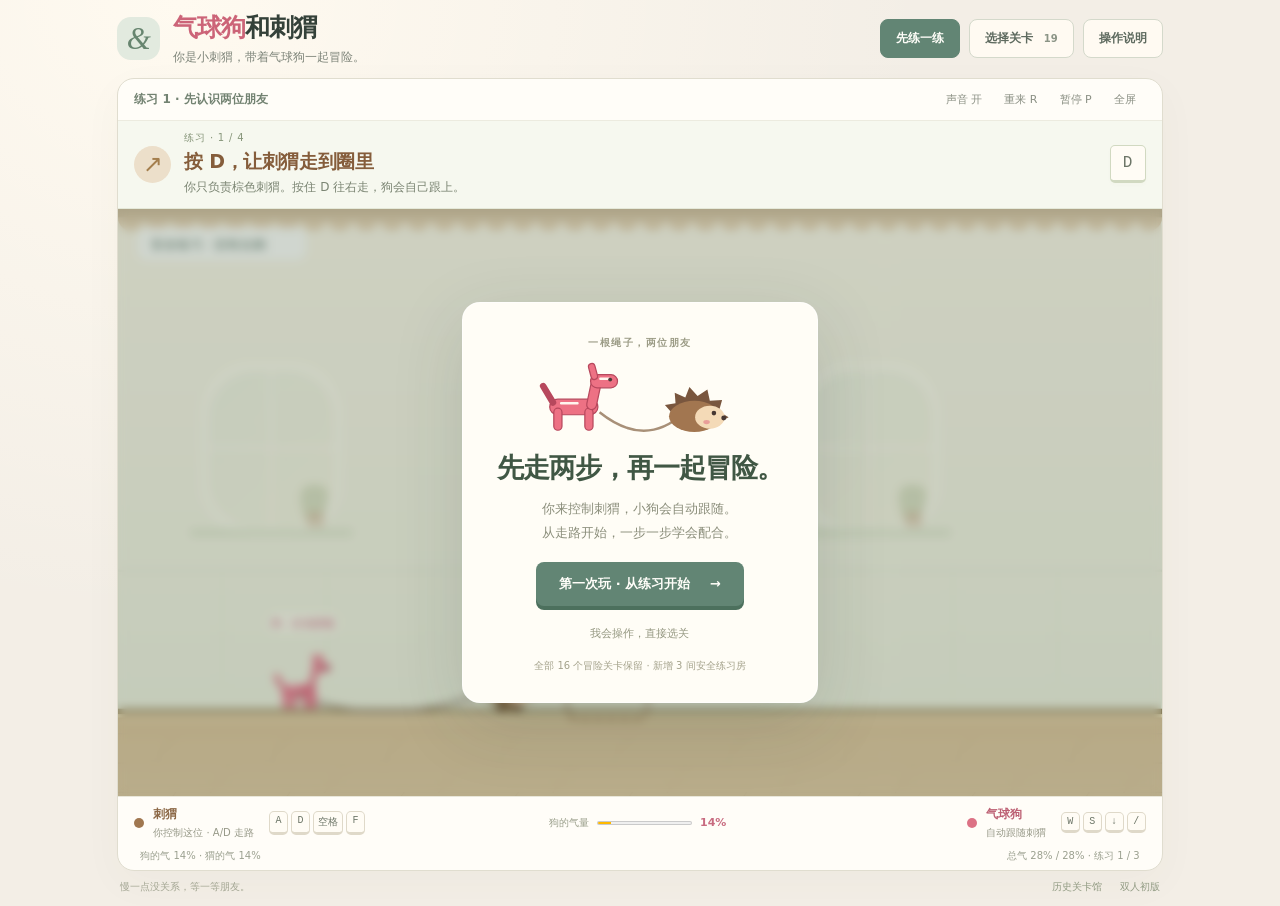
==== commit 40758f93: "Center solo play on hedgehog with automatic dog and illustrated mechanisms" ====
--- a/index.html
+++ b/index.html
@@ -6,36 +6,41 @@
 <meta name="theme-color" content="#f7f1ec">
 <title>气球狗和刺猬 · 房间冒险</title>
 <style>
-:root{color-scheme:light;--bg:#f7f1ec;--ink:#352e32;--muted:#84776f;--line:#e5d9cf;--pink:#ed646b;--brown:#80563c;--font:system-ui,-apple-system,"Microsoft YaHei","PingFang SC",sans-serif}
-*{box-sizing:border-box}body{margin:0;background:var(--bg);color:var(--ink);font-family:var(--font);padding:28px max(18px,env(safe-area-inset-right)) 30px}button{font:inherit;cursor:pointer;touch-action:manipulation}button:focus-visible{outline:3px solid #bd6c45;outline-offset:4px}[hidden]{display:none!important}
-.wrap{max-width:min(1160px,calc(max(340px,100svh - 345px)*16/9));margin:auto}.heading{display:flex;align-items:end;justify-content:space-between;gap:24px;margin-bottom:24px}.eyebrow{font-size:11px;letter-spacing:.16em;color:#a58269;font-weight:750;margin:0 0 10px}.heading h1{font-size:clamp(27px,3.5vw,42px);font-weight:850;letter-spacing:-.04em;margin:0;line-height:1.25}.heading h1 span{color:var(--pink)}.sub{font-size:14px;color:var(--muted);line-height:1.8;margin:9px 0 0}.edition{border:1px solid #dcc4b0;border-radius:8px;color:#946d50;font-size:12px;white-space:nowrap;padding:8px 12px;margin-bottom:5px}
-.topline{display:flex;align-items:center;justify-content:space-between;gap:12px;margin-bottom:12px}.levels{display:flex;flex-wrap:wrap;gap:6px}.levels button{border:1px solid var(--line);border-radius:7px;padding:9px 13px;background:#fffaf5;color:#8c7b70;font-size:12px}.levels button[aria-pressed=true]{background:var(--ink);border-color:var(--ink);color:#fffaf5}.tools{display:flex;gap:6px}.tools button{border:1px solid var(--line);border-radius:7px;padding:9px 12px;background:transparent;color:var(--muted);font-size:12px;white-space:nowrap}
-.stage{position:relative;aspect-ratio:16/9;overflow:hidden;border:1px solid #d9c7b8;border-radius:14px;background:#fbefe6;box-shadow:0 12px 40px #60412d0a;outline:none}canvas{display:block;width:100%;height:100%;touch-action:none}.overlay{position:absolute;inset:0;display:flex;align-items:center;justify-content:center;background:#40352c55;backdrop-filter:blur(3px)}.card{text-align:center;padding:30px;max-width:min(470px,90%);border:1px solid #ffffffa0;border-radius:18px;background:#fffaf4;box-shadow:0 16px 70px #352a2920}.card .kicker{color:#b38c71;font-size:11px;font-weight:700;letter-spacing:.14em}.card h2{font-size:clamp(21px,3vw,31px);margin:10px 0 12px;letter-spacing:-.04em}.card p{font-size:14px;line-height:1.9;color:#87776b;margin:0 0 18px}.primary{background:var(--pink);border:0;color:white;padding:12px 30px;border-radius:8px;font-size:14px;font-weight:700}.card .small{font-size:11px;margin-top:13px;margin-bottom:0;color:#a38f80}
-.status{display:flex;align-items:center;gap:20px;padding:13px 3px;border-bottom:1px solid var(--line);font-size:12px;color:var(--muted)}.air{display:flex;align-items:center;gap:9px}.air meter{width:130px;height:10px;accent-color:var(--pink)}.air strong{color:var(--pink);font-variant-numeric:tabular-nums;min-width:33px}.state{flex:1;color:var(--brown)}.legend{display:flex;flex-wrap:wrap;gap:12px 24px;padding:19px 0 14px;font-size:12px;color:#81746b}.legend>span{display:flex;align-items:center;gap:7px}kbd{display:inline-block;min-width:23px;padding:3px 5px;border:1px solid #d9c9bc;border-bottom-width:2px;border-radius:4px;background:#fffaf5;text-align:center;font:11px ui-monospace,Consolas,monospace;color:#665449}.note{font-size:11px;color:#a18e80;line-height:1.7;margin:0}.touch{display:none;gap:7px;grid-template-columns:repeat(7,1fr);padding:12px 0}.touch button{user-select:none;-webkit-user-select:none;border:1px solid var(--line);background:#fffaf5;border-radius:9px;padding:14px 2px;color:var(--brown);font-size:12px;touch-action:none}.touch button.active{background:#f5cfb6;border-color:#c49b7c}
-@media(max-width:700px){body{padding-top:20px}.wrap{max-width:1160px}.heading{margin-bottom:19px}.edition{display:none}.topline{align-items:start;flex-direction:column}.levels{gap:5px}.levels button{padding:7px 9px;font-size:11px}.tools{align-self:end}.status{gap:12px;font-size:10px}.air meter{width:75px}.legend{gap:9px 15px;font-size:11px}.card{padding:18px}.card p{font-size:12px;line-height:1.6;margin-bottom:10px}.card .small{display:none}.card h2{margin:6px 0}.primary{padding:9px 22px}.touch{display:grid}.note{font-size:10px}}
-@media(pointer:coarse){.touch{display:grid}}
-@media(max-width:420px){.card{padding:12px}.card .kicker{display:none}.card h2{font-size:20px;margin:0 0 8px}.card p{font-size:11px;line-height:1.5;margin-bottom:8px}.primary{font-size:12px;padding:8px 18px}.status{flex-wrap:wrap;gap:7px 10px}.status .state{order:3;flex-basis:100%}.status>span:last-child{margin-left:auto}}
-.roles{display:flex;align-items:center;gap:7px;margin:0 0 10px}.roles button{border:1px solid var(--line);background:#fffaf5;color:var(--muted);font-size:12px;padding:8px 12px;border-radius:7px}.roles button[aria-pressed=true]{background:#80563c;color:white;border-color:#80563c}.roles #dogRole[aria-pressed=true]{background:var(--pink);border-color:var(--pink)}.roles span{margin-left:auto;color:#987d68;font-size:11px}.touch{grid-template-columns:repeat(5,1fr)}@media(max-width:480px){.roles{flex-wrap:wrap}.roles span{width:100%;margin:0;font-size:10px}.roles button{font-size:11px;padding:7px 10px}}
-.levels{display:grid;grid-template-columns:repeat(4,minmax(0,1fr));flex:1}.levels button{overflow:hidden;text-overflow:ellipsis;white-space:nowrap}.topline{align-items:start}.roles strong{color:#80563c;font-size:12px}.roles span{font-size:11px}.note a{color:#a26d58;margin-left:8px}.touch{grid-template-columns:repeat(4,1fr)}@media(max-width:700px){.levels{width:100%}.roles span{font-size:10px}.topline{gap:8px}.levels button{padding:7px 6px}}
-.chapters{display:flex;gap:8px;align-items:center;margin:0 0 12px}.chapters button{background:#fffaf5;border:1px solid #dcc7b5;border-radius:7px;padding:8px 12px;color:#80563c;font-size:12px}.chapters a{margin-left:auto;font-size:11px;color:#947358}.levels{max-height:100px;overflow:auto;scrollbar-width:thin}
+:root{color-scheme:light;--bg:#f3eee6;--paper:#fffdf8;--ink:#344139;--muted:#7d8479;--line:#deded0;--pink:#dc667d;--brown:#8c6243;--green:#5f8875;--font:system-ui,-apple-system,"Microsoft YaHei","PingFang SC",sans-serif}
+*{box-sizing:border-box}body{margin:0;padding:25px 28px 18px;background:radial-gradient(ellipse at 14% 0,#fffaf0 0,transparent 48%),var(--bg);color:var(--ink);font-family:var(--font)}button,a{ -webkit-tap-highlight-color:transparent}button{font:inherit;cursor:pointer;touch-action:manipulation}button,a{transition:background .18s,box-shadow .18s,transform .18s,color .18s}button:active{transform:translateY(1px)}button:focus-visible,a:focus-visible{outline:3px solid #8bad9b;outline-offset:4px}[hidden]{display:none!important}.wrap{max-width:1280px;margin:auto}.heading{display:flex;align-items:center;justify-content:space-between;gap:22px;margin-bottom:22px}.brand{display:flex;align-items:center;gap:13px;color:inherit;text-decoration:none}.brand-mark{width:43px;height:43px;display:grid;place-items:center;background:#e2eadf;color:#67856f;border-radius:14px;font:italic 31px Georgia,serif}.heading h1{margin:0;font-size:25px;letter-spacing:-1px;line-height:1.3;font-weight:800}.heading h1 span{color:#cc6478}.heading p{font-size:12px;color:var(--muted);margin:4px 0 0}.main-tools{display:flex;align-items:center;gap:9px}.main-tools button{border:1px solid #d4d9cb;background:#fffaf2;padding:10px 15px;border-radius:8px;color:#5e6a5f;font-size:12px;font-weight:600}.main-tools button:hover{background:#e6edde}.main-tools button:first-child{background:#628574;color:#fffef9;border-color:#628574}.main-tools button:first-child:hover{background:#4f7462}.main-tools span{display:inline-block;margin-left:7px;font-size:10px;color:#8b9486}.play-area{background:#fffdf8;border:1px solid #e0ddcf;border-radius:17px;box-shadow:0 12px 42px #62563b09;overflow:hidden}.roomline{display:flex;align-items:center;justify-content:space-between;gap:12px;padding:11px 20px;border-bottom:1px solid #ecebdf}.roomline>span{font-size:12px;font-weight:650;color:#728271}.tools{display:flex;align-items:center;gap:2px}.tools button{border:0;border-radius:5px;padding:6px 10px;background:transparent;color:#8b9084;font-size:11px}.tools button:hover{background:#eef0e5;color:#526c58}.mission{display:flex;align-items:center;gap:13px;min-height:96px;padding:15px 23px 17px;background:#f6f8ef;border-bottom:1px solid #e5e9d9}.mission-mark{align-self:center;width:37px;height:37px;border-radius:50%;background:#e0e9d8;color:#668764;display:grid;place-items:center;font-size:24px}.mission-copy{flex:1;min-width:0}.mission-copy>span{display:block;font-size:10px;letter-spacing:.08em;color:#87967a;margin-bottom:4px}.mission h2{margin:0 0 5px;font-size:19px;font-weight:750;letter-spacing:-.4px;color:#405f4c;line-height:1.3}.mission p{margin:0;color:#7b8573;font-size:12px;line-height:1.65}.mission[data-who=dog]{background:#fff4f1;border-color:#f2e2dc}.mission[data-who=dog] h2{color:#ae5869}.mission[data-who=dog] .mission-mark{background:#f6dfe1;color:#bd6175}.mission[data-who=dog] .mission-copy>span{color:#c38d95}.mission[data-who=hog] h2{color:#855d3b}.mission[data-who=hog] .mission-mark{background:#ecdfca;color:#a47e4d}.mission-keys{display:flex;gap:5px;flex-shrink:0}kbd{display:inline-block;min-width:25px;padding:4px 6px;background:#fffcf5;border:1px solid #dfd9c9;border-bottom-width:3px;border-radius:5px;color:#6c7567;font:12px ui-monospace,Consolas,monospace;text-align:center}.mission-keys kbd{min-width:36px;padding:8px 10px;font-size:16px;border-color:#d1d9c1;box-shadow:0 2px 4px #79723a05}.stage{position:relative;aspect-ratio:16/9;max-height:calc(100svh - 285px);min-height:300px;overflow:hidden;background:#f8f2e5;outline:none}canvas{display:block;width:100%;height:100%;touch-action:none}.stage:fullscreen{max-height:none;width:100vw;height:100vh;background:#f8f2e5}.stage:fullscreen canvas{object-fit:contain}.overlay{position:absolute;inset:0;display:flex;align-items:center;justify-content:center;background:#4257433d;backdrop-filter:blur(5px);z-index:4}.card{text-align:center;max-width:min(460px,91%);padding:28px 34px;border:1px solid #ffffffbc;border-radius:18px;background:#fffdf6;box-shadow:0 20px 70px #273b2d26}.kicker{font-size:10px;letter-spacing:.15em;color:#9b9b85;font-weight:650}.card h2{font-size:27px;letter-spacing:-1px;line-height:1.3;margin:10px 0 12px;color:#405744}.card p{font-size:13px;color:#8b8e7b;line-height:1.8;margin:0 0 18px}.card .small{font-size:10px;color:#a4a28b;margin:14px 0 0;line-height:1.6}.welcome-friends{width:245px;max-width:80%;margin:10px auto 14px}.welcome-friends svg{display:block;width:100%}.primary{border:0;border-radius:8px;background:#628574;color:#fffef9;font-size:13px;font-weight:650;padding:13px 23px;box-shadow:0 4px 0 #4c705d}.primary:hover{background:#4f7662}.primary span{margin-left:15px}.text-button{display:block;margin:17px auto 0;border:0;background:transparent;color:#949780;font-size:11px;padding:3px}.text-button:hover{color:#526a50}.companions{display:grid;grid-template-columns:1fr auto 1fr;align-items:center;gap:20px;padding:13px 22px;border-top:1px solid #e8e6d9;background:#fffdf8}.companion{display:flex;align-items:center;gap:9px}.companion-dot{width:10px;height:10px;border-radius:50%;background:#a07750}.companion.dog .companion-dot{background:#dc7285}.companion strong{display:block;font-size:12px;color:#8c6846;margin-bottom:3px}.companion.dog strong{color:#bd6174}.companion div>span{display:block;font-size:10px;color:#979988;max-width:190px;white-space:nowrap;overflow:hidden;text-overflow:ellipsis}.companion.dog{justify-self:end}.compact-keys{display:flex;gap:3px;margin-left:6px}.compact-keys kbd{font-size:10px;min-width:19px;padding:3px 4px}.air{display:flex;align-items:center;gap:8px;font-size:10px;color:#9a9f8b}.air meter{width:95px;height:9px;accent-color:#d9798a}.air strong{color:#c86b80;min-width:31px;font-size:11px;font-variant-numeric:tabular-nums}.status{display:flex;justify-content:space-between;gap:15px;font-size:10px;color:#9ba08f;padding:0 22px 10px}.status span:first-child{overflow:hidden;white-space:nowrap;text-overflow:ellipsis;max-width:70%}.status span:last-child{white-space:nowrap}.touch{display:none;grid-template-columns:repeat(6,1fr);gap:6px;padding:10px 14px;background:#f5f6ed}.touch button{border:1px solid #dddccc;border-radius:7px;background:#fffdf6;color:#7d816b;padding:11px 3px;font-size:11px;user-select:none;touch-action:none}.touch button.active{background:#dae7d4;border-color:#7b9b76}.help-panel{border-radius:12px;background:#ebeede;padding:22px 25px;margin-top:14px}.help-panel h2{font-size:16px;color:#5b7355;margin:0 0 12px}.help-grid{display:grid;grid-template-columns:repeat(3,1fr);gap:20px;font-size:12px;color:#879078;line-height:1.85}.help-grid b{color:#6c7c5d}.help-grid p{margin:0}.help-note{color:#9b9f88;font-size:11px;line-height:1.8;margin:14px 0 0}footer{display:flex;gap:18px;padding:13px 3px 0;color:#a2a592;font-size:10px}footer span{margin-right:auto}footer a{color:#919b83;text-decoration:none}footer a:hover{text-decoration:underline}.level-panel{position:fixed;z-index:10;background:#314b3a62;padding:25px}.level-sheet{width:min(740px,100%);max-height:85svh;overflow:auto;padding:28px;background:#fffdf5;border:1px solid #fffef6;border-radius:16px;box-shadow:0 20px 80px #233f3929}.sheet-title{display:flex;justify-content:space-between;align-items:center}.sheet-title h2{margin:5px 0 20px;font-size:28px;letter-spacing:-1px}.sheet-title>button{background:#f1f2e7;border:0;border-radius:50%;width:30px;height:30px;color:#919b83;font-size:23px}.chapters{display:flex;gap:7px;margin-bottom:17px}.chapters button{border:1px solid #dfe4d3;background:#f7f8ef;border-radius:8px;color:#829174;padding:9px 12px;font-size:12px}.chapters button[aria-pressed=true]{background:#607f67;color:#fffdf3;border-color:#607f67}.chapters span{margin-left:6px;opacity:.65;font-size:10px}.levels{display:grid;grid-template-columns:repeat(2,minmax(0,1fr));gap:9px}.levels button{position:relative;text-align:left;border:1px solid #e6e4d8;border-radius:9px;padding:15px 30px 15px 14px;background:#fffef8;color:#7d896f;font-size:12px;line-height:1.5}.levels button:hover{background:#eef2e3;border-color:#c5d5b7}.levels button[aria-pressed=true]{border-color:#8ba97e;background:#edf3e4;color:#54734e}.levels button[data-complete=true]:after{content:'✓';position:absolute;right:13px;top:15px;color:#7c9a69}.level-note{font-size:11px;line-height:1.9;color:#a3a68f;margin:17px 0 0}.level-note a{float:right;color:#829373}
+@media(min-width:1600px){.wrap{max-width:1360px}.stage{max-height:760px}}@media(max-width:900px){body{padding:16px 15px}.heading{margin-bottom:15px}.heading h1{font-size:22px}.main-tools button{padding:9px 10px;font-size:11px}.compact-keys{display:none}.companions{gap:10px}.mission{padding:13px 16px;min-height:92px}.mission h2{font-size:17px}.mission p{font-size:11px}.mission-keys kbd{font-size:14px;min-width:30px;padding:7px}.stage{min-height:280px}}
+@media(max-width:620px){body{padding:12px 9px}.heading{gap:8px;align-items:flex-start}.brand-mark{width:32px;height:32px;font-size:23px;border-radius:10px}.brand{gap:8px}.heading h1{font-size:20px}.heading p{font-size:10px}.main-tools{gap:5px;flex-wrap:wrap;justify-content:flex-end}.main-tools button{padding:7px;font-size:10px}.main-tools button:last-child{display:none}.roomline{padding:8px 12px}.roomline>span{max-width:50%;overflow:hidden;white-space:nowrap;text-overflow:ellipsis;font-size:10px}.tools button{padding:6px;font-size:10px}.mission{position:relative;gap:9px;padding:12px;min-height:100px;align-items:flex-start}.mission-mark{display:none}.mission h2{font-size:16px;max-width:calc(100% - 35px)}.mission-copy>span{font-size:9px}.mission p{font-size:11px;line-height:1.65;padding-right:3px}.mission-keys{max-width:110px;flex-wrap:wrap;justify-content:flex-end;gap:3px}.mission-keys kbd{min-width:25px;padding:4px;font-size:12px}.stage{min-height:230px;max-height:none;aspect-ratio:16/10}.companions{padding:10px 12px;grid-template-columns:1fr 1fr}.companion-dot{width:8px;height:8px}.companion strong{font-size:11px}.companion div>span{font-size:9px;max-width:130px}.air{order:3;grid-column:1/-1;justify-content:center;font-size:9px;padding-top:2px}.air meter{width:130px}.status{font-size:9px;padding:0 12px 8px}.status span:first-child{max-width:70%}.status span:last-child{max-width:40%;overflow:hidden;text-overflow:ellipsis}.touch{display:grid;grid-template-columns:repeat(4,1fr)}.help-grid{grid-template-columns:1fr;gap:14px}.level-sheet{padding:20px}.chapters button{padding:8px;font-size:11px}.chapters span{display:none}.levels{grid-template-columns:1fr}.card{padding:20px;max-width:90%}.welcome-friends{width:160px;margin:3px auto 8px}.card h2{font-size:22px;margin:6px 0}.card p{font-size:11px;line-height:1.7;margin:0 0 12px}.card .small{display:none}.primary{padding:10px 17px;font-size:12px}.text-button{margin-top:12px}.level-note a{float:none;display:block}footer{gap:11px;font-size:9px}.help-panel{padding:19px}.overlay{backdrop-filter:blur(3px)}}
+@media(pointer:coarse){.touch{display:grid}}@media(prefers-reduced-motion:reduce){*{transition:none!important;scroll-behavior:auto!important}}
+
+/* Keep the drawing surface at its true aspect ratio; never crop the floor. */
+.stage{aspect-ratio:16/9;max-height:none;min-height:0}
+
+@media(min-width:700px) and (min-height:600px){body{padding:12px 20px}.wrap{max-width:min(1280px,calc((100dvh - 312px)*16/9))}.heading{margin-bottom:12px}.mission{min-height:82px;padding:10px 16px}.roomline{padding:7px 16px}.companions{padding:9px 16px}.status{padding-bottom:7px}footer{padding-top:9px}}
+
+@media(max-width:620px){.main-tools button:last-child{display:inline-block}.stage>.overlay{position:fixed;inset:0;z-index:8}.stage>.overlay .card{max-width:calc(100vw - 32px);max-height:calc(100dvh - 32px);overflow:auto}}
+
 </style>
 </head>
 <body><main class="wrap">
-<header class="heading"><div><p class="eyebrow">A CO-OP GAME FOR ONE</p><h1><span>气球狗</span>和刺猬</h1><p class="sub">一只气球狗，一只刺猬。两套操作，一根呼吸管。</p></div><span class="edition">房间冒险 · 06</span></header>
-<div class="chapters"><button id="classicChapter">经典篇 · 01–08</button><button id="memoChapter">设计稿篇 · 09–16</button><a href="archive/index.html">历史关卡馆</a></div>
-<div class="topline"><nav class="levels" id="levels" aria-label="选关"></nav><div class="tools"><button id="soundBtn" aria-pressed="true">声音 开</button><button id="restartBtn">重来 R</button><button id="pauseBtn">暂停 P</button></div></div>
-<div class="roles"><strong>刺猬：方向键 · F 操作</strong><span>气球狗：A / D · / 操作</span></div>
-<div class="stage" id="stage" tabindex="0" aria-label="刺猬用方向键移动和跳跃，F 刺猬操作，Shift 滚动；狗用 A D 移动，空格跳，斜杠操作；W 给狗打气，S 放气，按住 0 收绳">
+<header class="heading"><a class="brand" href="index.html"><span class="brand-mark">&amp;</span><div><h1><span>气球狗</span>和刺猬</h1><p>你是小刺猬，带着气球狗一起冒险。</p></div></a><nav class="main-tools" aria-label="游戏菜单"><button id="practiceBtn">先练一练</button><button id="levelMenu">选择关卡 <span>19</span></button><button id="helpBtn" aria-label="查看操作说明">操作说明</button></nav></header>
+<section class="play-area" aria-label="游戏">
+<div class="roomline"><span id="roomName">准备一起出发</span><div class="tools"><button id="soundBtn" aria-pressed="true">声音 开</button><button id="restartBtn">重来 R</button><button id="pauseBtn">暂停 P</button><button id="focusBtn">全屏</button></div></div>
+<div class="mission" id="mission" data-who="pair"><div class="mission-mark" aria-hidden="true">↗</div><div class="mission-copy"><span id="missionStep">一次只学一步</span><h2 id="missionTitle">先认识两位朋友</h2><p id="missionAction">点击开始，在没有危险的练习房里熟悉操作。</p></div><div id="missionKeys" class="mission-keys"></div></div>
+<div class="stage" id="stage" tabindex="0" aria-label="A D 移动刺猬，空格跳，Shift 滚，F 操作；W 给狗气，S 放气，向下键倒灌，斜杠派狗操作，0 收绳">
 <canvas id="game" aria-label="气球狗和刺猬单人游戏画面"></canvas>
-<div class="overlay" id="start"><div class="card"><span class="kicker">一人两角，也能两人分工</span><h2>两位朋友，各有动作。</h2><p>刺猬：方向键移动，↑ 跳，F 操作，Shift 滚。<br>狗：A / D 移动，空格跳，/ 操作。<br>W 给狗气，S 放气；按住 0 收绳。</p><button class="primary" id="startBtn">一起进屋冒险</button><p class="small">设计稿篇从 09 开始 · 经典 8 关完整保留 · 历史版本均可进入</p></div></div>
+<div class="overlay" id="start"><div class="card welcome"><span class="kicker">一根绳子，两位朋友</span><div class="welcome-friends" aria-hidden="true"><svg viewBox="0 0 280 94"><path d="M90 64Q145 108 192 66" fill="none" stroke="#a89078" stroke-width="3"/><g fill="#ed7184" stroke="#b7485d" stroke-width="1.5"><rect x="29" y="48" width="59" height="19" rx="10"/><rect x="34" y="59" width="10" height="27" rx="5"/><rect x="72" y="59" width="10" height="27" rx="5"/><rect x="77" y="24" width="12" height="37" rx="6" transform="rotate(12 83 42)"/><rect x="79" y="18" width="33" height="16" rx="8"/><rect x="78" y="4" width="8" height="20" rx="4" transform="rotate(-15 82 14)"/><path d="M33 52L21 32" stroke-width="8" stroke-linecap="round"/></g><path d="M43 53h20M91 23h10" stroke="#fff5ee" stroke-width="3" stroke-linecap="round"/><circle cx="103" cy="24" r="2.4" fill="#4d3b38"/><path d="M177 63l-7-8 13-2-1-13 13 6 5-13 10 11 12-8 3 14 15-1-4 14 12 7-13 7-54 2z" fill="#79563e"/><ellipse cx="206" cy="69" rx="31" ry="19" fill="#a27650"/><ellipse cx="225" cy="70" rx="18" ry="14" fill="#f4dab7"/><circle cx="230" cy="65" r="2.8" fill="#463732"/><circle cx="242" cy="71" r="3" fill="#463732"/><ellipse cx="221" cy="76" rx="4" ry="2.5" fill="#e99e99"/></svg></div><h2>先走两步，再一起冒险。</h2><p>你来控制刺猬，小狗会自动跟随。<br>从走路开始，一步一步学会配合。</p><button class="primary" id="startBtn">第一次玩 · 从练习开始 <span>→</span></button><button class="text-button" id="chooseStart">我会操作，直接选关</button><p class="small">全部 16 个冒险关卡保留 · 新增 3 间安全练习房</p></div></div>
 <div class="overlay" id="paused" hidden><div class="card"><span class="kicker">等一等朋友</span><h2>歇一下，再出发。</h2><p>按 P / Esc，或点击下面的按钮继续。</p><button class="primary" id="resumeBtn">继续同行</button></div></div>
-<div class="overlay" id="win" hidden><div class="card"><span class="kicker">一根绳子，两位朋友</span><h2 id="winTitle">一起到了！</h2><p id="winBody"></p><button class="primary" id="nextBtn">下一关 →</button><p class="small" id="winNext">Enter 下一关 · R 再试一次</p></div></div>
+<div class="overlay" id="win" hidden><div class="card"><span class="kicker">一根绳子，两位朋友</span><h2 id="winTitle">两位都到了</h2><p id="winBody"></p><button class="primary" id="nextBtn">下一关 →</button><p class="small" id="winNext">Enter 下一关 · R 再试一次</p></div></div>
 </div>
-<div class="status" id="status" role="status" aria-live="off"><div class="air"><span>气量</span><meter id="airMeter" min="0" max="1" low=".32" high=".90" optimum=".78" value=".12"></meter><strong id="airText">12%</strong></div><span class="state" id="stateText">等你出发</span><span id="saveText">蓝旗处自动存档</span></div>
-<div class="touch" aria-label="两位角色独立触屏操作"><button data-code="ArrowLeft">猬 ←</button><button data-code="ArrowRight">猬 →</button><button data-code="ArrowUp">猬 跳</button><button data-code="KeyF">猬 F</button><button data-code="KeyA">狗 ←</button><button data-code="KeyD">狗 →</button><button data-code="Space">狗 跳</button><button data-code="Slash">狗 /</button><button data-code="KeyW">给狗气</button><button data-code="KeyS">狗放气</button><button data-code="ShiftLeft">猬滚动</button><button data-code="Digit0">按住收绳</button></div>
-<div class="legend"><span>刺猬 <kbd>←</kbd><kbd>→</kbd><kbd>↑</kbd> · <kbd>F</kbd> 操作 · <kbd>Shift</kbd> 滚</span><span>狗 <kbd>A</kbd><kbd>D</kbd> · <kbd>Space</kbd> 跳 · <kbd>/</kbd> 操作</span><span><kbd>W</kbd> 给狗气 · <kbd>S</kbd> 放气 · <kbd>0</kbd> 按住收绳</span></div>
-<p class="note">设计稿篇 09–16：房间总气量有限，W / F 只是把刺猬的气给狗，狗长按 / 或 ↓ 倒灌。苹果座位、静电、水和风会改变两位的关系。<a href="archive/index.html">全部历史版本与关卡 →</a> <a href="duo.html">双人初版</a></p>
-</main><script>
+<div class="companions"><div class="companion hog"><span class="companion-dot"></span><div><strong>刺猬</strong><span id="hogState">稳稳走，别碰到狗</span></div><div class="compact-keys"><kbd>A</kbd><kbd>D</kbd><kbd>空格</kbd><kbd>F</kbd></div></div><div class="air"><span>狗的气量</span><meter id="airMeter" min="0" max="1" low=".32" high=".90" optimum=".78" value=".12"></meter><strong id="airText">12%</strong></div><div class="companion dog"><span class="companion-dot"></span><div><strong>气球狗</strong><span id="dogState">小小的，可以走</span></div><div class="compact-keys"><kbd>W</kbd><kbd>S</kbd><kbd>↓</kbd><kbd>/</kbd></div></div></div>
+<div class="status" id="status" role="status" aria-live="off"><span id="stateText">准备出发</span><span id="saveText">两位一直连着绳子</span></div>
+<div class="touch" aria-label="单人操作"><button data-code="KeyA">A 左走</button><button data-code="KeyD">D 右走</button><button data-code="Space">空格 跳</button><button data-code="ShiftLeft">Shift 滚</button><button data-code="KeyW">W 给狗气</button><button data-code="KeyS">S 放气</button><button data-code="ArrowDown">↓ 狗还气</button><button data-code="Digit0">0 收绳</button><button data-code="KeyF">F 刺猬操作</button><button data-code="Slash">/ 让狗帮忙</button></div>
+</section>
+<aside class="help-panel" id="helpPanel" hidden><h2>先记住：你控制刺猬，小狗自动跟随</h2><div class="help-grid"><p><b>让刺猬动起来</b><br>A 向左，D 向右，空格跳。<br>按住 Shift 再走，就会缩成球滚动；F 操作身边的物品。</p><p><b>给小狗分气</b><br>W 给狗充气，S 放气。<br>↓ 用狗的气鼓大刺猬；0 按住收绳，松开放长。</p><p><b>需要狗帮忙时</b><br>按 / 派狗按按钮或贴墙，按住 / 做高处作业。<br>有苹果时狗会自动上座；再按 / 让它下来。</p></div><p class="help-note">复杂地形需要微调狗的位置时，可用 ← / →，↑ 让狗跳；普通走路不用管狗。经典篇 E 切换长短绳。R 重来，P 暂停。</p></aside>
+<footer><span>慢一点没关系，等一等朋友。</span><a href="archive/index.html">历史关卡馆</a><a href="duo.html">双人初版</a></footer>
+<div class="level-panel overlay" id="levelPanel" hidden><section class="level-sheet" aria-label="选择关卡"><div class="sheet-title"><div><span class="kicker">每一间房，都留着</span><h2>想去哪里？</h2></div><button id="closeLevels" aria-label="关闭关卡选择">×</button></div><div class="chapters"><button id="practiceChapter" aria-pressed="true">先练一练 <span>3 间</span></button><button id="classicChapter">经典篇 <span>01–08</span></button><button id="memoChapter">房间篇 <span>09–16</span></button></div><nav class="levels" id="levels" aria-label="选关"></nav><p class="level-note">不锁关，随时可以回来。完成的房间会留下一个小勾。<a href="archive/index.html">查看全部历史版本 →</a></p></section></div>
+</main>
+<script>
 (()=>{
 const cv=document.getElementById('game'),c=cv.getContext('2d');
 const stageEl=document.getElementById('stage'),startEl=document.getElementById('start'),winEl=document.getElementById('win'),pauseEl=document.getElementById('paused');
@@ -150,7 +155,7 @@
   solids:[{x:-200,y:460,w:1820,h:300},{x:500,y:26,w:620,h:280}],
   apples:[{x:340,y:447}],nailBeds:[{x:570,y:449,w:530,h:11}],pumps:[{x:205,y:460,cap:.24}],
   heat:[{x:500,y:26,w:620,h:325,temp:1.7,k:0}],checkpoints:[],goal:{x:1270,y:380,w:110,h:80},
-  zones:[{x:0,title:'09 这一屋的气，不够飞',hint:'方向键走刺猬，Shift 滚过苹果；狗用 A / D 走近，/ 坐上苹果。'},
+  zones:[{x:0,title:'09 这一屋的气，不够飞',hint:'A/D 走刺猬，Shift 滚过苹果。停稳以后，狗会自动跟过来坐上苹果。'},
    {x:430,title:'苹果只保护座位那一点',hint:'狗坐好后刺猬慢慢走。跳跃或重新缩球会掉苹果，图钉只扎狗。'},
    {x:1100,title:'一起从客厅出去',hint:'两只仍连着气管；苹果能载狗，不能保护旁边的刺。'}]},
  {name:'书房 · 拧掉热灯泡',memo:true,world:'study',kind:'低气 / 高空作业',width:1450,softSky:true,budget:.25,dogGas:.14,dogX:130,hogX:220,
@@ -159,21 +164,21 @@
   objects:[{id:'lamp',type:'lamp',x:760,y:334,apples:3,duration:1.3,label:'拧掉热灯泡'}],
   heat:[{x:610,y:26,w:300,h:370,temp:1.8,k:0,until:'lamp'}],
   gates:[{x:915,y:26,w:26,h:434,rule:'lamp',label:'灯泡还没拧掉'}],checkpoints:[],goal:{x:1320,y:380,w:100,h:80,requires:['lamp']},
-  zones:[{x:0,title:'10 飞不起来，就搭高一点',hint:'Shift 连续滚过三个苹果，松开后留住它们。狗走近再 / 坐上去。'},
+  zones:[{x:0,title:'10 飞不起来，就搭高一点',hint:'Shift 连续滚过三个苹果，松开后留住它们。狗靠近就会自动坐上去。'},
    {x:570,title:'高处要站得稳',hint:'把狗送到灯泡旁，刺猬停稳，狗按住 / 拧灯。只有三层苹果够得到。'},
    {x:900,title:'灯灭了，气还是原来那些',hint:'变冷只缩体积。出口很矮，狗先下来，刺猬重新缩球通过。'}]},
  {name:'洗衣房 · 她飞它爬',memo:true,world:'laundry',kind:'静电 / 角色互换',width:1360,softSky:false,budget:.88,dogGas:.80,dogX:235,hogX:340,
   solids:[{x:-200,y:460,w:720,h:300},{x:830,y:240,w:700,h:400},{x:475,y:80,w:22,h:220}],
   carpets:[{x:170,y:460,w:265}],clingPaths:[[{x:450,y:445},{x:450,y:145},{x:1200,y:145}]],
   fans:[{x:510,y:120,w:325,h:420,dx:.15,dy:-1,p:1250}],pumps:[{x:215,y:460,cap:.88}],checkpoints:[],goal:{x:1215,y:160,w:100,h:80},
-  zones:[{x:0,title:'11 把气借给她，这次她会飞',hint:'狗长按 / 或 ↓ 倒灌。瘪狗在毛衣毯上走动蹭电，再 / 贴上灰色墙。'},
-   {x:420,title:'一只爬墙，一只借风',hint:'狗贴墙后 A / D 沿表面爬；方向键让刺豚进入风道。电会慢慢消失。'},
+  zones:[{x:0,title:'11 把气借给她，这次她会飞',hint:'按住 ↓ 倒灌。瘪狗在毛衣毯上走动蹭电，再 / 贴上灰色墙。'},
+   {x:420,title:'一只爬墙，一只借风',hint:'狗贴墙后会自己往上爬；按 D 让刺豚进入风道。电会慢慢消失。'},
    {x:790,title:'到台面再把气分回来',hint:'0 按住收绳，松开放长。狗到墙顶以后继续向右爬，刺猬落到台面。'}]},
  {name:'浴室 · 堵住排水口',memo:true,world:'bath',kind:'水位 / 限时撤离',width:1410,softSky:true,budget:.94,dogGas:.83,dogX:220,hogX:320,
   solids:[{x:-200,y:500,w:1310,h:300},{x:970,y:260,w:600,h:400}],
   water:{x:380,w:650,bottom:500,y:440,min:140,fill:40,drain:27,plugX:630},
   objects:[{id:'drain',type:'drain',x:630,y:492,label:'刺豚堵排水口'}],bubbles:[{x:555,y:475}],pumps:[{x:235,y:500,cap:.94}],checkpoints:[],goal:{x:1270,y:180,w:100,h:80},
-  zones:[{x:0,title:'12 水位，是免费的电梯',hint:'狗倒灌让刺猬鼓起，方向键走到浴缸底的排水口，F 堵住。'},
+  zones:[{x:0,title:'12 水位，是免费的电梯',hint:'狗倒灌让刺猬鼓起，A/D 走到浴缸底的排水口，F 堵住。'},
    {x:500,title:'它浮起来，她留在水底',hint:'堵住以后水位才会上升。留一点气给狗，让它浮；水底气泡能补气。'},
    {x:760,title:'放开以后，要一起赶上去',hint:'F 松开排水口，水会下降；两只一起向右，0 收绳，登上毛巾架。'}]},
  {name:'鸟笼 · 一口气的距离',memo:true,world:'attic',kind:'体型 / 钥匙谜题',width:1430,softSky:true,budget:.84,dogGas:.75,dogX:180,hogX:280,
@@ -207,8 +212,20 @@
   heat:[{x:470,y:26,w:580,h:435,temp:.62,k:0,when:'fridge'}, {x:1080,y:26,w:330,h:355,temp:2.2,k:0}],
   pumps:[{x:195,y:460,cap:.58}],checkpoints:[],goal:{x:1450,y:300,w:100,h:80,requires:['fridge']},
   zones:[{x:0,title:'16 飞不动两位，就让水变成路',hint:'刺猬走到冰箱旁按 F，冷气会把水面冻成地板。'},
-   {x:530,title:'气没少，只是缩小了',hint:'冰面上方向键控制刺猬，A / D 控制狗；↑ 和空格分别跳。'},
+   {x:530,title:'气没少，只是缩小了',hint:'D 和空格让刺猬跳上冰面，狗会自己跟着跳。'},
    {x:1040,title:'烤箱旁，先把气分好',hint:'热只涨体积，不造气。窄门前把气倒给刺猬，让狗小一点再通过。'}]}
+);
+// Safe practice rooms append to the campaign. Existing rooms keep their indices.
+LEVELS.push(
+ {name:'先认识两位朋友',practice:true,lesson:'move',memo:true,world:'practice',kind:'练习 1 / 3',width:1200,softSky:true,budget:.28,dogGas:.14,dogX:170,hogX:360,
+  solids:[{x:-200,y:460,w:1600,h:300}],objects:[{id:'walkHog',type:'lesson',x:-1000,y:0},{id:'walkDog',type:'lesson',x:-1000,y:0},{id:'jumpHog',type:'lesson',x:-1000,y:0},{id:'jumpDog',type:'lesson',x:-1000,y:0}],checkpoints:[],goal:{x:1040,y:380,w:110,h:80,requires:['walkHog','walkDog','jumpHog','jumpDog']},
+  zones:[{x:0,title:'先练一只，再练另一只',hint:'看画面上方，一次只学一个动作。这个房间没有尖刺。'}]},
+ {name:'气和绳子怎么用',practice:true,lesson:'air',memo:true,world:'practice',kind:'练习 2 / 3',width:1250,softSky:true,budget:.84,dogGas:.14,dogX:170,hogX:350,
+  solids:[{x:-200,y:460,w:1650,h:300}],objects:[{id:'give',type:'lesson',x:-1000,y:0},{id:'vent',type:'lesson',x:-1000,y:0},{id:'return',type:'lesson',x:-1000,y:0},{id:'reel',type:'lesson',x:-1000,y:0}],pumps:[{x:280,y:460,cap:.84}],checkpoints:[],goal:{x:1090,y:380,w:110,h:80,requires:['give','vent','return','reel']},
+  zones:[{x:0,title:'一根管子，两边分气',hint:'W 给狗气，S 放气，↓ 把气还给刺猬，0 按住收绳。跟着上方提示做。'}]},
+ {name:'苹果和各自的操作',practice:true,lesson:'apple',memo:true,world:'practice',kind:'练习 3 / 3',width:1320,softSky:true,budget:.24,dogGas:.14,dogX:150,hogX:260,
+  solids:[{x:-200,y:460,w:1720,h:300}],apples:[{x:365,y:447}],objects:[{id:'lamp',type:'lamp',x:725,y:378,apples:1,duration:1.1,label:'狗 / 关掉台灯'},{id:'fridge',type:'fridge',x:980,y:420,label:'刺猬 F 打开冰箱'}],checkpoints:[],goal:{x:1170,y:380,w:110,h:80,requires:['lamp','fridge']},
+  zones:[{x:0,title:'靠近就能坐，操作各管各',hint:'先用刺猬滚过苹果，再让狗靠近。苹果会自动托住小狗。'}]}
 );
 let idx=0,L,statics,walls,cacti,fans,heat,bars,solids,spikeTeeth=[],switches=[],gates=[],charges=[],needRebuild=false;
 let dog,hog,ropeLen=ROPE,parts=[],texts=[],stats,time=0,hit=0,shake=0,win=false,started=false,paused=false,muted=false,checkpoint=null,banner=0,pumpClock=0,hudClock=0,cameraX=0,hurt=0,hurtReason='';
@@ -231,7 +248,7 @@
  const sp=checkpoint?L.checkpoints[checkpoint.index]:null,air=sp?sp.air:(L.dogAir??.12),dx=sp?sp.dogX:L.dogX,hx=sp?sp.x:L.hogX;
  dog={x:dx,y:groundAt(dx)-(air<.04?7:rr(air)),vx:0,vy:0,air,face:1,ground:true,state:'ok',lastPop:'',docked:'',task:null,taskTarget:null,fClock:0,fContext:false,squash:0,rot:0,inv:1,near:99,lastR:rr(air),flatPrev:air<.04,blocked:0};
  hog={x:hx,y:groundAt(hx)-15,vx:0,vy:0,face:1,ground:true,revive:0,bloat:0,backflow:false,returnAir:false,squash:0,ball:false,spin:0,blow:false,reel:false,coyote:0,jbuf:0,bob:0,taut:false,jet:false,jetEmpty:false,jetDir:1,jetGlow:0,jetClock:0};
- ropeLen=ROPE;ropeShort=false;activeRole='hog';noticeTime=0;hit=0;shake=0;hurt=0;win=false;banner=5.5;paused=false;pumpClock=0;cameraX=clamp(hx-W*.38,0,L.width-W);clearHeld();setJet(false);initMemo();winEl.hidden=true;pauseEl.hidden=true;document.getElementById('pauseBtn').textContent='暂停 P';syncRoleUI();syncHUD();
+ ropeLen=ROPE;ropeShort=false;activeRole='hog';noticeTime=0;hit=0;shake=0;hurt=0;win=false;banner=5.5;paused=false;pumpClock=0;cameraX=clamp(hx-W*.38,0,L.width-W);clearHeld();setJet(false);initMemo();initExperience();winEl.hidden=true;pauseEl.hidden=true;document.getElementById('pauseBtn').textContent='暂停 P';syncRoleUI();syncHUD();
 }
 let ac=null,master=null,jetGain=null,nbuf=null;
 function initAudio(){
@@ -264,6 +281,36 @@
 const sCreak=()=>tone('sawtooth',230,170,.12,.04);
 const sWin=()=>[523,659,784,1046].forEach((f,i)=>setTimeout(()=>tone('triangle',f,f*1.001,.2,.18),i*110));
 
+// Physical single-player keys map to the simulation's established action names.
+const PLAYER_KEYS={KeyA:'ArrowLeft',KeyD:'ArrowRight',Space:'ArrowUp',ArrowLeft:'KeyA',ArrowRight:'KeyD',ArrowUp:'Space'};
+function setPlayerHeld(code,source,on){setHeld(PLAYER_KEYS[code]||code,source,on);}
+const companion={enabled:true,level:-1,jumpDelay:0,jumpTime:0};
+function prepareCompanion(dt){
+ if(companion.level!==idx){companion.level=idx;companion.jumpDelay=companion.jumpTime=0;}
+ if(!companion.enabled||hurt>0)return;
+ const manual=k=>{const sources=heldSources.get(k);return sources&&[...sources].some(s=>s!=='companion');};
+ const command=(k,on)=>setHeld(k,'companion',on);
+ command('KeyA',false);command('KeyD',false);command('Space',false);
+ if(pressed('ArrowUp'))companion.jumpDelay=.16;
+ if(companion.jumpDelay>0){companion.jumpDelay-=dt;if(companion.jumpDelay<=0)companion.jumpTime=.22;}
+ if(companion.jumpTime>0){companion.jumpTime-=dt;if(!dog.riding&&!dog.cling&&dog.ground&&!manual('Space'))command('Space',true);}
+ if(!L.memo||dog.state!=='ok'||dog.task||dog.docked||dog.riding||manual('KeyA')||manual('KeyD'))return;
+ if(memo.rail&&!memo.rail.done)return;
+ const side=dog.x<hog.x?-1:1,gap=95+Math.max(0,hogScale()-1)*22;
+ let target=hog.x+side*gap;
+ if(memo.stack&&!dog.seatOptOut&&!hog.ball)target=hog.x;
+ if(dog.air>.42&&dog.y<hog.y-90)target=hog.x-25;
+ if(memo.water&&!memo.water.frozen&&memo.water.y<300)target=hog.x+155;
+ if(dog.cling)target=dog.x+100;
+ const delta=target-dog.x,dir=Math.abs(delta)>10?Math.sign(delta):0;
+ command('KeyA',dir<0);command('KeyD',dir>0);
+ // Jump at an actual ledge or low obstacle; do not teleport or bypass hazards.
+ if(dir&&dog.ground&&!dog.cling&&!dog.riding&&!memo.stack){
+  const [hw,hh]=dogDims(),ahead=dog.x+dir*(hw+15),floor=groundAt(ahead);
+  const step=solids.some(s=>s.y<dog.y+hh-8&&s.y>dog.y-85&&ahead>s.x&&ahead<s.x+s.w);
+  if((floor>dog.y+hh+35||step)&&Math.abs(hog.x-dog.x)>90)command('Space',true);
+ }
+}
 
 /* One player owns every action; the dog responds to air, tether and momentum. */
 const down=new Set(),just=new Set(),heldSources=new Map();
@@ -274,7 +321,7 @@
 function clearHeld(){down.clear();just.clear();heldSources.clear();document.querySelectorAll('.touch .active').forEach(b=>b.classList.remove('active'));}
 const held=(...keys)=>keys.some(k=>down.has(k));
 const pressed=(...keys)=>keys.some(k=>just.has(k));
-function start(){started=true;paused=false;startEl.hidden=true;pauseEl.hidden=true;initAudio();stageEl.focus({preventScroll:true});}
+function start(){started=true;paused=false;document.getElementById('pauseBtn').textContent='暂停 P';startEl.hidden=true;pauseEl.hidden=true;initAudio();stageEl.focus({preventScroll:true});}
 function togglePause(force){if(!started||win)return;paused=force??!paused;clearHeld();pauseEl.hidden=!paused;document.getElementById('pauseBtn').textContent=paused?'继续 P':'暂停 P';setJet(false);if(!paused){initAudio();stageEl.focus({preventScroll:true});}}
 function toggleSound(){muted=!muted;if(ac&&master)master.gain.value=muted?0:.32;document.getElementById('soundBtn').textContent=muted?'声音 关':'声音 开';document.getElementById('soundBtn').setAttribute('aria-pressed',String(!muted));}
 const gameKeys=['KeyA','KeyD','KeyW','KeyS','KeyE','KeyF','Space','ArrowLeft','ArrowRight','ArrowUp','ArrowDown','ShiftLeft','ShiftRight','Slash','NumpadDivide','Digit0','Numpad0'];
@@ -283,25 +330,25 @@
  if(k==='KeyP'||k==='Escape'){if(!e.repeat)togglePause();return;}
  if(k==='KeyM'){if(!e.repeat)toggleSound();return;}
  if(k==='KeyR'&&started){reset(true);return;}
- const m=k.match(/^Digit([1-9])$/);if(m){loadLevel(+m[1]-1);start();return;}if(k==='BracketRight'){loadLevel((idx+1)%LEVELS.length);start();return;}if(k==='BracketLeft'){loadLevel((idx+LEVELS.length-1)%LEVELS.length);start();return;}
- if(win&&(k==='Enter'||k==='NumpadEnter')){loadLevel((idx+1)%LEVELS.length);start();return;}
+ const m=k.match(/^Digit([1-9])$/);if(m){loadLevel(+m[1]-1);start();return;}if(k==='BracketRight'){loadLevel(nextRoomIndex());start();return;}if(k==='BracketLeft'){loadLevel((idx+LEVELS.length-1)%LEVELS.length);start();return;}
+ if(win&&(k==='Enter'||k==='NumpadEnter')){loadLevel(nextRoomIndex());start();return;}
  if(!gameKeys.includes(k)||paused||win)return;
- if(!started)start();initAudio();setHeld(k,'keyboard',true);
+ if(!started)start();initAudio();setPlayerHeld(k,'keyboard',true);
 });
-addEventListener('keyup',e=>setHeld(e.code,'keyboard',false));
+addEventListener('keyup',e=>setPlayerHeld(e.code,'keyboard',false));
 addEventListener('blur',()=>{clearHeld();if(started&&!win)togglePause(true);});
 document.addEventListener('visibilitychange',()=>{if(document.hidden&&started&&!win)togglePause(true);});
-document.getElementById('startBtn').addEventListener('click',start);
+document.getElementById('startBtn').addEventListener('click',()=>{loadLevel(16);start();});
 document.getElementById('resumeBtn').addEventListener('click',()=>togglePause(false));
 document.getElementById('pauseBtn').addEventListener('click',()=>togglePause());
 document.getElementById('restartBtn').addEventListener('click',()=>{reset(true);start();});
 document.getElementById('soundBtn').addEventListener('click',()=>{initAudio();toggleSound();});
-document.getElementById('nextBtn').addEventListener('click',()=>{loadLevel((idx+1)%LEVELS.length);start();});
+document.getElementById('nextBtn').addEventListener('click',()=>{loadLevel(nextRoomIndex());start();});
 stageEl.addEventListener('click',e=>{if(e.target===cv){if(!started)start();else stageEl.focus({preventScroll:true});}});
-LEVELS.forEach((l,i)=>{const b=document.createElement('button');b.type='button';b.id='lv'+(i+1);b.textContent=`${String(i+1).padStart(2,'0')} ${l.name}`;b.addEventListener('click',()=>{loadLevel(i);start();});levelsEl.appendChild(b);});
+LEVELS.forEach((l,i)=>{const b=document.createElement('button');b.type='button';b.id='lv'+(i+1);b.textContent=l.practice?`练习 ${i-15}  ${l.name}`:`${String(i+1).padStart(2,'0')} ${l.name}`;b.title=l.name;b.addEventListener('click',()=>{loadLevel(i);closeLevelPanel();start();});levelsEl.appendChild(b);});
 document.querySelectorAll('[data-code]').forEach(b=>{
- b.addEventListener('pointerdown',e=>{e.preventDefault();if(win)return;if(!started)start();if(paused)togglePause(false);b.setPointerCapture(e.pointerId);setHeld(b.dataset.code,e.pointerId,true);b.classList.add('active');});
- const release=e=>{setHeld(b.dataset.code,e.pointerId,false);b.classList.remove('active');};b.addEventListener('pointerup',release);b.addEventListener('pointercancel',release);b.addEventListener('lostpointercapture',release);
+ b.addEventListener('pointerdown',e=>{e.preventDefault();if(win)return;if(!started)start();if(paused)togglePause(false);b.setPointerCapture(e.pointerId);setPlayerHeld(b.dataset.code,e.pointerId,true);b.classList.add('active');});
+ const release=e=>{setPlayerHeld(b.dataset.code,e.pointerId,false);b.classList.remove('active');};b.addEventListener('pointerup',release);b.addEventListener('pointercancel',release);b.addEventListener('lostpointercapture',release);
 });
 function addText(x,y,txt,col,size=20){texts.push({x,y,txt,col,size,life:1.1});}
 function puff(x,y,n,col){for(let i=0;i<n;i++)parts.push({x,y,vx:(Math.random()-.5)*120,vy:-40-Math.random()*80,life:.5+Math.random()*.3,max:.8,col,sz:3+Math.random()*4,rot:0,vr:0,round:true});}
@@ -349,14 +396,15 @@
 function fanOn(f){return f.rule?powered(f.rule):f.switch===undefined||switches[f.switch].on;}
 function pressSwitch(p){if(p.latched||(p.requires&&!p.requires.every(powered)))return;p.on=true;p.latched=true;needRebuild=true;sGrab();sThud();confetti(p.x+p.w/2,p.y-15,16,['#cfaa67','#7aa99c','#e6cb98'],p.w);addText(p.x+p.w/2,p.y-55,'接过来了！','#8e774b',20);}
 function update(dt){
+ prepareCompanion(dt);
  if(L.memo){updateMemo(dt);return;}
  if(hurt>0){hurt-=dt;if(hurt<=0){const txt=hurtReason==='thorn'?'她也怕刺，要让小狗把她吊高再过':hurtReason==='timeout'?'接力超时，重新安排两位的位置':'回到蓝旗，再试一次';reset(false);addText(cameraX+W*.5,215,txt,'#9b7252',19);}return;}
  time+=dt;banner=Math.max(0,banner-dt);dog.blocked=Math.max(0,dog.blocked-dt);dog.inv=Math.max(0,dog.inv-dt);
  noticeTime=Math.max(0,noticeTime-dt);
  if(pressed('KeyE')){ropeShort=!ropeShort;sGrab();}
- if(pressed('Slash','NumpadDivide'))interact();if(pressed('KeyF'))say('F 是刺猬的动作：按住吹气给狗；铜色机关用 Shift 滚压。');
+ if(pressed('Slash','NumpadDivide'))interact();if(pressed('KeyF'))say('F 只操作附近物品；W 给狗气，Shift 滚压铜色机关。');
  updateTransfer(dt);updateDogTask(dt);
- const move=(held('ArrowRight')?1:0)-(held('ArrowLeft')?1:0),ix=move,dogIx=(held('KeyD')?1:0)-(held('KeyA')?1:0),inflate=held('KeyW','KeyF'),deflate=held('KeyS');
+ const move=(held('ArrowRight')?1:0)-(held('ArrowLeft')?1:0),ix=move,dogIx=(held('KeyD')?1:0)-(held('KeyA')?1:0),inflate=held('KeyW'),deflate=held('KeyS');
  const shiftHeld=held('ShiftLeft','ShiftRight'),wasJet=hog.jet;
  const wantBall=shiftHeld&&hog.ground;
  if(wantBall&&!hog.ball){hog.ball=true;hog.y+=2*hogScale();sCurl();}
@@ -456,25 +504,26 @@
  const g=L.goal;
  const arrived=g.pair?(!!charges.find(p=>p.id===g.pair)?.done&&(!g.requires||g.requires.every(powered))):(hog.ground&&hog.x>=g.x&&hog.x<=g.x+g.w+16&&hog.y>g.y&&hog.y<g.y+g.h&&dog.x>g.x-115&&(!g.requires||g.requires.every(powered)));
  if(!win&&dog.state==='ok'&&arrived&&walls.every(w=>!w.alive)){
-  win=true;clearHeld();setJet(false);sWin();syncHUD();
+  win=true;clearHeld();setJet(false);sWin();syncHUD();rememberCompletion();
   winTitle.textContent=idx===LEVELS.length-1?'我们一起走完了！':'一起到了！';
   const pops=stats.hog+stats.over+stats.spike+stats.cactus;
   winBody.innerHTML=`第 ${idx+1} 关 · ${L.name}<br>${time.toFixed(1)} 秒 · 狗行动 ${stats.commands} 次<br>小狗爆掉 ${pops} 次 · 接力超时 ${stats.timeout} 次<br>一个人，也把两位都照顾到了。`;
   document.getElementById('nextBtn').textContent=idx===LEVELS.length-1?'再走一遍 ↻':'下一关 →';winNext.textContent=idx===LEVELS.length-1?'选择关卡继续冒险 · R 再试这一关':'Enter 下一关 · R 再试一次';winEl.hidden=false;
  }
  hudClock+=dt;if(hudClock>.1){syncHUD();hudClock=0;}
+ updateExperience(dt);
  const camTarget=clamp((activeRole==='hog'?hog.x*.7+dog.x*.3:dog.x*.7+hog.x*.3)-W*.38,0,L.width-W);cameraX=approach(cameraX,camTarget,Math.max(90,Math.abs(camTarget-cameraX)*7)*dt);
 }
 function syncHUD(){
  if(L?.memo&&memo){syncMemoHUD();return;}
  airMeter.value=dog.state==='ok'?clamp(dog.air,0,1):0;airText.textContent=`${Math.round(airMeter.value*100)}%`;
- stateText.textContent=win?'两位都到了！':hurt>0?'回蓝旗，重新接应':dog.state==='skin'?`${dog.lastPop} · W 吹回来`:noticeTime>0?interactNotice:hog.backflow?'倒灌中：狗变小，刺猬变大':hog.returnAir?'把气还给狗：刺猬缩小':dog.docked?`狗留在 ${device(dog.docked)?.letter} · / 叫回来`:dog.task?'狗正在行动 · W/S 调气量 · / 取消':hog.jet?'喷气中 · W 补气':hog.bloat>.05?`刺猬体型 ${Math.round(hog.bloat*100)}% · S 还气`:'方向键控制刺猬 · A/D 控制狗 · F / 各自动作';
- saveText.textContent=`${ropeShort?'短绳':'长绳'} · ${devicesSummary()}`;
+ stateText.textContent=win?'两位都到了！':hurt>0?'回蓝旗，重新接应':dog.state==='skin'?`${dog.lastPop} · W 吹回来`:noticeTime>0?interactNotice:hog.backflow?'倒灌中：狗变小，刺猬变大':hog.returnAir?'把气还给狗：刺猬缩小':dog.docked?`狗留在 ${device(dog.docked)?.letter} · / 叫回来`:dog.task?'狗正在行动 · W/S 调气量 · / 取消':hog.jet?'喷气中 · W 补气':hog.bloat>.05?`刺猬体型 ${Math.round(hog.bloat*100)}% · S 还气`:'A/D 控制刺猬 · 狗自动跟随 · ↓ 倒灌气';
+ saveText.textContent=`${ropeShort?'短绳':'长绳'} · ${devicesSummary()}`;syncExperience();
 }
 function effects(dt){for(const p of parts){p.vy+=(p.round?-30:600)*dt;p.x+=p.vx*dt;p.y+=p.vy*dt;p.life-=dt;p.rot+=p.vr*dt;}parts=parts.filter(p=>p.life>0);for(const t of texts){t.y-=26*dt;t.life-=dt;}texts=texts.filter(t=>t.life>0);shake=Math.max(0,shake-dt);}
 
-document.getElementById('memoChapter').addEventListener('click',()=>{[...levelsEl.children].forEach((b,i)=>b.hidden=i<8);loadLevel(8);start();});
-document.getElementById('classicChapter').addEventListener('click',()=>{[...levelsEl.children].forEach((b,i)=>b.hidden=i>=8);loadLevel(0);start();});
+document.getElementById('memoChapter').addEventListener('click',()=>selectChapter('memo'));
+document.getElementById('classicChapter').addEventListener('click',()=>selectChapter('classic'));
 function device(id){return switches.find(p=>p.id===id);}
 function powered(rule){if(!rule)return true;if(typeof rule==='string')return !!device(rule)?.on||!!(L?.memo&&memoObj(rule)?.done);if(rule.any)return rule.any.some(powered);if(rule.all)return rule.all.every(powered);if(rule.charge)return !!charges.find(p=>p.id===rule.charge)?.done;return false;}
 function say(t){interactNotice=t;noticeTime=2.6;syncHUD();}
@@ -499,7 +548,7 @@
  if(p){dog.fContext=true;if(dog.state!=='ok'){say('先 W 把狗吹回来。');return;}if(ropeShort&&Math.hypot(p.x-hog.x,p.y-hog.y)>140){say('目标够得着，但绳子太短：E 放长，再按 /。');return;}
   dog.task={id:p.id,step:0,clock:0};say(p.flatOK?'狗出发走高窗。到窄缝前用 S 放扁，风管会托着它。':'狗出发。你继续控制刺猬，W / S 仍能调它的气量。');return;
  }
- say('空闲时长按 /：狗把气借给刺猬；S 把气还给狗。');
+ say('↓ 把狗的气给刺猬；S 把刺猬缩小。');
 }
 function updateDogTask(dt){
  dog.taskTarget=null;
@@ -514,7 +563,7 @@
 function updateTransfer(dt){
  hog.backflow=false;hog.returnAir=false;
  if(held('Slash','NumpadDivide'))dog.fClock=(dog.fClock||0)+dt;else{dog.fClock=0;dog.fContext=false;}
- if(held('Slash','NumpadDivide')&&!dog.fContext&&!dog.task&&!dog.docked&&dog.fClock>.32&&dog.state==='ok'&&dog.air>.06&&(hog.bloat||0)<1){
+ if(held('ArrowDown')&&dog.state==='ok'&&dog.air>.06&&(hog.bloat||0)<1){
   const amount=Math.min(.28*dt,dog.air-.06,(1-(hog.bloat||0))/1.8);if(amount>0&&setBloat((hog.bloat||0)+amount*1.8)){setAir(dog.air-amount);hog.backflow=true;stats.transfer+=amount;}
  }
  if(held('KeyS')&&(hog.bloat||0)>0){const amount=Math.min(.8*dt,hog.bloat);setBloat(hog.bloat-amount);if(dog.state==='ok')setAir(dog.air+amount*.3);hog.returnAir=true;}
@@ -549,7 +598,7 @@
 function initMemo(){
  memo=null;if(!memoOn())return;
  memo={level:idx,apples:(L.apples||[]).map(p=>({...p,vy:0,ignore:0})),stack:0,objects:(L.objects||[]).map(p=>({...p,done:false,progress:0})),cats:(L.cats||[]).map(p=>({...p,vx:0,alert:0,awake:false,flee:0})),water:L.water?{...L.water,frozen:false,freeze:0,plugged:false}:null,rail:L.rail?{...L.rail,done:false}:null,keys:0,noise:0,work:null,slashContext:false,slashClock:0,pigContext:false};
- dog.gas=L.dogGas??.15;hog.gas=Math.max(0,L.budget-dog.gas);dog.temp=1;dog.air=dog.gas;hog.bloat=clamp((hog.gas-.16)/.64,0,1);dog.riding=false;dog.cling=null;dog.charge=0;
+ dog.gas=L.dogGas??.15;hog.gas=Math.max(0,L.budget-dog.gas);dog.temp=1;dog.air=dog.gas;hog.bloat=clamp((hog.gas-.16)/.64,0,1);dog.riding=false;dog.seatOptOut=false;dog.cling=null;dog.charge=0;
  dog.x=L.dogX;dog.y=L.dogY??((L.world==='bath'?500:460)-rr(dog.air));hog.x=L.hogX;hog.y=L.hogY??((L.world==='bath'?500:460)-hogHalf());
  dog.ground=hog.ground=true;ropeLen=L.rail?.long??300;ropeShort=false;
  Object.assign(stats,{apples:0,scares:0,cat:0,rail:0,spent:0});rebuildSolids();
@@ -563,6 +612,16 @@
 function memoTotalAir(){return memoOn()?dog.gas+hog.gas:dog.air+(hog.bloat||0)/1.8;}
 function memoHogMass(){return MH*(1-.58*(hog.bloat||0))+.2*(memo?.stack||0);}
 function memoSeatY(){return hog.y-17*hogScale()-22*(memo?.stack||0);}
+function leaveAppleSeat(vx=0){dog.riding=false;dog.seatOptOut=true;dog.seatCooldown=.65;dog.vx=vx;dog.vy=-180;dog.inv=.3;memo.work=null;}
+function autoAppleSeat(dx,dt){
+ dog.seatCooldown=Math.max(0,(dog.seatCooldown||0)-dt);
+ if(dog.riding){if(!dx)dog.seatInputReleased=true;return;}
+ if(dog.seatOptOut||!memo.stack||!hog.ground||hog.ball||dog.state!=='ok'||dog.cling||dog.seatCooldown>0||dog.air>=.29||pressed('Space'))return;
+ if(Math.abs(dog.x-hog.x)>86||dog.y<memoSeatY()-80||dog.y>hog.y+30||Math.abs(dog.vy)>210)return;
+ const [hw,hh]=dogDims(),seatY=memoSeatY()-hh;if(overlapAny(hog.x,seatY,hw,hh))return;
+ dog.seatOptOut=false;dog.riding=true;dog.x=hog.x;dog.y=seatY;dog.vx=dog.vy=0;dog.ground=true;dog.inv=.2;dog.seatInputReleased=!dx;
+ say('狗坐好了。现在用 → 慢慢驮它走；/ 让狗下座。');
+}
 function dropApples(){
  if(!memo?.stack)return;for(let i=0;i<memo.stack;i++)memo.apples.push({x:hog.x+(i-(memo.stack-1)/2)*25,y:memoSeatY()+i*16,vy:-100,ignore:.6});memo.stack=0;dog.riding=false;memo.work=null;say('苹果掉了，座位也没了！');
 }
@@ -573,11 +632,11 @@
  memo.slashClock=0;memo.slashContext=true;
  const work=memo.objects.find(p=>p.type==='lamp'&&!p.done&&Math.hypot(p.x-dog.x,p.y-dog.y)<75);
  if(work){memo.work=work.id;say('狗按住 / 作业；刺猬必须停稳，苹果座位要够高。');return;}
- if(dog.riding){dog.riding=false;dog.vx=dog.face*150;dog.vy=-180;dog.inv=.25;say('狗跳下座位。苹果只护住上面那一点。');return;}
+ if(dog.riding){leaveAppleSeat(-hog.face*180);say('狗下来了。小狗会在地面跟随；再按 / 可以重新上座。');return;}
+ if(dog.seatOptOut&&memo.stack){dog.seatOptOut=false;say('小狗准备重新上座，停稳等它靠近。');return;}
  if(dog.cling){dog.cling=null;dog.inv=.2;say('松开静电，重新受风和重力影响。');return;}
- const cling=nearestCling();if(dog.air<.16&&dog.charge>.08&&cling&&cling.d<60){dog.cling={path:cling.j,s:cling.s};dog.riding=false;dog.vx=dog.vy=0;say('贴住了。A / D 沿墙爬，/ 或空格松开；电量会减少。');return;}
- if(memo.stack&&hog.ground&&!hog.ball&&dog.air<.29&&Math.hypot(dog.x-hog.x,dog.y-hog.y)<120){dog.riding=true;dog.vx=dog.vy=0;dog.inv=.15;say('狗坐好了。刺猬别跳、别重新缩球；气大了也坐不住。');return;}
- memo.slashContext=false;say('狗长按 / 倒灌给刺猬；在苹果或带电墙边，/ 是狗自己的操作。');
+ const cling=nearestCling();if(dog.air<.16&&dog.charge>.08&&cling&&cling.d<60){dog.cling={path:cling.j,s:cling.s};dog.riding=false;dog.vx=dog.vy=0;say('贴住了。小狗会自己往上爬，/ 让它松开；电量会减少。');return;}
+ memo.slashContext=false;say('↓ 把气给刺猬。狗会自己跟随；带电墙边按 / 让它贴住。');
 }
 function memoPigAction(){
  memo.pigContext=false;
@@ -592,17 +651,17 @@
  if(key){memo.pigContext=true;key.key=null;memo.keys++;sGrab();say('刺猬拿到钥匙了，去门边按 F。');return;}
  const pump=(L.pumps||[]).find(p=>Math.hypot(hog.x-p.x,hog.y-(p.y-15))<75);
  if(pump){memo.pigContext=true;say('按住 F 用打气筒补总气量。W 只把已有的气给狗。');return;}
- say('刺猬按住 F / W 把自己的气给狗；Shift 滚动，↑ 跳跃。');
+ say('这里没有可操作的物品。W 给狗输气；F 只操作附近的物品。');
 }
 function memoTransfer(dt){
  const before=memoTotalAir();hog.blow=false;hog.backflow=false;hog.returnAir=false;memo.ventThrust=false;
  const pump=(L.pumps||[]).find(p=>Math.hypot(hog.x-p.x,hog.y-(p.y-15))<75);
  if(held('KeyF')&&memo.pigContext&&pump){const q=Math.min(.24*dt,Math.max(0,pump.cap-memoTotalAir()));hog.gas+=q;memo.noise=Math.max(memo.noise,.9);}
- if((held('KeyW')||(held('KeyF')&&!memo.pigContext))&&dog.state==='ok'){const q=Math.min(hog.gas,.28*dt,1.05-dog.gas);hog.gas-=q;dog.gas+=q;hog.blow=q>0;if(q>0)memo.noise=Math.max(memo.noise,.8);}
+ if(held('KeyW')&&dog.state==='ok'){const q=Math.min(hog.gas,.28*dt,1.05-dog.gas);hog.gas-=q;dog.gas+=q;hog.blow=q>0;if(q>0)memo.noise=Math.max(memo.noise,.8);}
  if(held('Slash','NumpadDivide'))memo.slashClock+=dt;else{memo.slashClock=0;memo.slashContext=false;memo.work=null;}
- if((held('ArrowDown')||(held('Slash','NumpadDivide')&&!memo.slashContext&&memo.slashClock>.25))&&dog.state==='ok'){const q=Math.min(dog.gas,.33*dt,1-hog.gas);dog.gas-=q;hog.gas+=q;hog.backflow=q>0;}
+ if(held('ArrowDown')&&dog.state==='ok'){const q=Math.min(dog.gas,.33*dt,1-hog.gas);dog.gas-=q;hog.gas+=q;hog.backflow=q>0;}
  if(held('KeyS')&&dog.state==='ok'){const q=Math.min(dog.gas,.34*dt);dog.gas-=q;stats.spent+=q;memo.ventThrust=q>0;if(q>0)memo.noise=Math.max(memo.noise,.9);}
- if(dog.state==='skin'&&(held('KeyW')||held('KeyF'))&&hog.gas>.045){hog.revive+=dt;if(hog.revive>.7){dog.state='ok';dog.gas=Math.min(.12,hog.gas);hog.gas-=dog.gas;dog.inv=1;dog.lastPop='';hog.revive=0;}}
+ if(dog.state==='skin'&&held('KeyW')&&hog.gas>.045){hog.revive+=dt;if(hog.revive>.7){dog.state='ok';dog.gas=Math.min(.12,hog.gas);hog.gas-=dog.gas;dog.inv=1;dog.lastPop='';hog.revive=0;}}
  const oldHalf=hogHalf();hog.bloat=clamp((hog.gas-.16)/.64,0,1);if(hog.ground)hog.y-=hogHalf()-oldHalf;
  let temp=1;for(const z of heat)if(inRect(dog.x,dog.y,z)&&(!z.until||!memoObj(z.until)?.done)&&(!z.when||memoObj(z.when)?.done))temp=z.temp??1;
  dog.temp=approach(dog.temp,temp,dt*.7);const oldR=isFlat()?7:rr(dog.air),oldFlat=isFlat();dog.air=dog.gas*dog.temp;const newR=isFlat()?7:rr(dog.air);if(dog.ground||oldFlat!==isFlat())dog.y-=newR-oldR;
@@ -635,14 +694,16 @@
 function updateMemo(dt){
  if(hurt>0){hurt-=dt;if(hurt<=0){reset(false);say('回到房间入口，气量和物品都已恢复。');}return;}
  time+=dt;noticeTime=Math.max(0,noticeTime-dt);dog.inv=Math.max(0,dog.inv-dt);memo.noise=0;
+ // Landing deformation is transient, including while riding or on the pulley.
+ hog.squash*=Math.exp(-10*dt);dog.squash*=Math.exp(-10*dt);
  if(pressed('KeyF'))memoPigAction();if(pressed('Slash','NumpadDivide'))memoDogAction();memoTransfer(dt);updateMemoWater(dt);
  const hx=(held('ArrowRight')?1:0)-(held('ArrowLeft')?1:0),dx=(held('KeyD')?1:0)-(held('KeyA')?1:0),wasBall=hog.ball;
  if(updateMemoRail(dt)){finishMemoFrame(dt);return;}
  const ball=held('ShiftLeft','ShiftRight');if(ball&&!wasBall){dropApples();hog.ball=true;hog.y+=2*hogScale();}else if(!ball&&wasBall&&!overlapAny(hog.x,hog.y-2*hogScale(),15*hogScale(),15*hogScale())){hog.ball=false;hog.y-=2*hogScale();}
  if(hx)hog.face=hx;if(dx)dog.face=dx;
  if(pressed('ArrowUp')&&hog.ground&&!hog.plugged){dropApples();hog.vy=-420/(1+hog.bloat*.45);hog.ground=false;memo.noise=1;}
- if(pressed('Space')){if(dog.cling){dog.cling=null;dog.vy=-180;}else if(dog.riding){dog.riding=false;dog.vy=-300;dog.inv=.3;}else if(dog.ground){dog.vy=-350;dog.ground=false;}}
- if(dog.riding&&(dx||dog.air>.29||hog.ball||!memo.stack)){dog.riding=false;dog.vx=dx*140;dog.vy=-130;}
+ if(pressed('Space')){if(dog.cling){dog.cling=null;dog.vy=-180;}else if(dog.riding){leaveAppleSeat(dog.face*100);dog.vy=-300;}else if(dog.ground){dog.vy=-350;dog.ground=false;}}
+ if(dog.riding&&((dx&&dog.seatInputReleased)||dog.air>.29||hog.ball||!memo.stack))leaveAppleSeat(dx*140);
  const w=memo.water,hWater=w&&!w.frozen&&hog.x>w.x&&hog.x<w.x+w.w&&hog.y+hogHalf()>w.y,dWater=w&&!w.frozen&&dog.x>w.x&&dog.x<w.x+w.w&&dog.y+dogDims()[1]>w.y;
  hog.vx=approach(hog.vx,hx*(hog.ball?350:185)/(1+hog.bloat*.4),dt*(hx?1800:2600));hog.vy+=G*(hWater?(hog.bloat>.35?-.4-2*hog.bloat:1.2):1-.22*hog.bloat)*dt;
  if(hWater){hog.vx*=Math.exp(-dt);hog.vy*=Math.exp(-dt*2.5);}
@@ -655,9 +716,10 @@
  for(const c of L.carpets||[])if(dog.x>c.x&&dog.x<c.x+c.w&&dog.air<.16&&dog.ground&&dx)dog.charge=Math.min(1,dog.charge+dt*.8);
  dog.charge=Math.max(0,dog.charge-dt*.045);if(dWater){dog.charge=0;dog.cling=null;}
  if(dog.cling&&(dog.charge<=0||dog.air>=.16))dog.cling=null;
+ autoAppleSeat(dx,dt);
  if(dog.riding){dog.x=hog.x;dog.y=memoSeatY()-dogDims()[1];dog.vx=hog.vx;dog.vy=hog.vy;dog.ground=true;}
  else if(dog.cling){dog.cling.s=clamp(dog.cling.s+dx*120*dt,0,clingLength(dog.cling.path));const p=clingPoint(dog.cling.path,dog.cling.s);dog.x=p.x;dog.y=p.y;dog.vx=dog.vy=0;dog.ground=false;}
- else{dog.vx=approach(dog.vx,dx*165+(memo.ventThrust?dog.face*65:0),dt*(dx?1300:1800));let ay=G*(1-K*dog.air);if(dWater)ay=dog.air>.04?-G*(1+Math.min(1.8,dog.air*4)):650;dog.vy+=ay*dt;if(memo.ventThrust)dog.vy+=Math.sin(time*19)*55*dt;dog.vy*=Math.exp(-dt*(dWater?4:2.5));for(const f of fans)if(fanOn(f)&&inRect(dog.x,dog.y,f)&&dog.air>.04){dog.vx+=f.dx*f.p*dog.air*1.4*dt;dog.vy+=f.dy*f.p*dog.air*1.4*dt;}dog.vy=clamp(dog.vy,-360,750);dog.ground=false;dog.x+=dog.vx*dt;dog.y+=dog.vy*dt;const[a,b]=dogDims();resolve(dog,a,b,false);}
+ else{dog.vx=approach(dog.vx,dx*(heldSources.get('KeyA')?.has('companion')||heldSources.get('KeyD')?.has('companion')?Math.max(165,Math.abs(hog.vx)+35):165)+(memo.ventThrust?dog.face*65:0),dt*(dx?1300:1800));let ay=G*(1-K*dog.air);if(dWater)ay=dog.air>.04?-G*(1+Math.min(1.8,dog.air*4)):650;dog.vy+=ay*dt;if(memo.ventThrust)dog.vy+=Math.sin(time*19)*55*dt;dog.vy*=Math.exp(-dt*(dWater?4:2.5));for(const f of fans)if(fanOn(f)&&inRect(dog.x,dog.y,f)&&dog.air>.04){dog.vx+=f.dx*f.p*dog.air*1.4*dt;dog.vy+=f.dy*f.p*dog.air*1.4*dt;}dog.vy=clamp(dog.vy,-360,750);dog.ground=false;dog.x+=dog.vx*dt;dog.y+=dog.vy*dt;const[a,b]=dogDims();resolve(dog,a,b,false);}
  ropeLen=approach(ropeLen,held('Digit0','Numpad0')?85:300,180*dt);ropeShort=held('Digit0','Numpad0');hog.reel=ropeShort;
  if(!dog.riding){for(let i=0;i<5;i++){const a=anchor(),x=hog.x-a.x,y=hog.y-10-a.y,d=Math.hypot(x,y);if(d<=ropeLen)break;const wd=dog.cling?0:1,wh=hog.plugged?0:1/memoHogMass();if(!wd&&!wh)break;const c=Math.min(24,d-ropeLen)/(wd+wh),nx=x/d,ny=y/d;dog.x+=nx*c*wd;dog.y+=ny*c*wd;hog.x-=nx*c*wh;hog.y-=ny*c*wh;const v=(hog.vx-dog.vx)*nx+(hog.vy-dog.vy)*ny;if(v>0){dog.vx+=nx*v*wd/(wd+wh);dog.vy+=ny*v*wd/(wd+wh);hog.vx-=nx*v*wh/(wd+wh);hog.vy-=ny*v*wh/(wd+wh);}if(!dog.cling){const[a,b]=dogDims();resolve(dog,a,b,false);}if(!hog.plugged)resolve(hog,hogHalf(),hogHalf(),true);}}
  if(L.softSky&&dog.y-dogDims()[1]<26){dog.y=26+dogDims()[1];dog.vy=Math.max(0,dog.vy);}
@@ -668,9 +730,10 @@
  finishMemoFrame(dt);
 }
 function finishMemoFrame(dt){
+ updateExperience(dt);
  // Material jobs power only their room's supporting doors.
  for(const g of gates){const on=powered(g.rule);if(on!==g.on){g.on=on;needRebuild=true;}g.open=approach(g.open,g.on?1:0,dt*2.4);}if(needRebuild)rebuildSolids();
- const g=L.goal;if(dog.state==='ok'&&hog.ground&&hog.x>=g.x&&hog.x<=g.x+g.w+20&&dog.x>g.x-115&&(!g.requires||g.requires.every(powered))){win=true;clearHeld();sWin();winTitle.textContent='两位一起出来了！';winBody.innerHTML=`第 ${idx+1} 关 · ${L.name}<br>${time.toFixed(1)} 秒 · 总气量 ${Math.round(memoTotalAir()*100)}%<br>苹果 ${memo.stack} 个 · 猫醒了 ${memo.cats.some(c=>c.awake)?'是':'否'}`;winEl.hidden=false;document.getElementById('nextBtn').textContent=idx===LEVELS.length-1?'再走一遍':'下一关 →';}
+ const g=L.goal;if(dog.state==='ok'&&hog.ground&&hog.x>=g.x&&hog.x<=g.x+g.w+20&&dog.x>g.x-115&&(!g.requires||g.requires.every(powered))){win=true;clearHeld();sWin();rememberCompletion();winTitle.textContent='两位一起出来了！';winBody.innerHTML=`第 ${idx+1} 关 · ${L.name}<br>${time.toFixed(1)} 秒 · 总气量 ${Math.round(memoTotalAir()*100)}%<br>苹果 ${memo.stack} 个 · 猫醒了 ${memo.cats.some(c=>c.awake)?'是':'否'}`;winEl.hidden=false;document.getElementById('nextBtn').textContent=L.practice?(idx===18?'开始房间冒险 →':'下一个练习 →'):idx===15?'练习与更多关卡 →':'下一关 →';}
  const target=clamp((hog.x+dog.x)/2-W*.4,0,L.width-W);cameraX=approach(cameraX,target,Math.max(100,Math.abs(target-cameraX)*7)*dt);hudClock+=dt;if(hudClock>.1){syncHUD();hudClock=0;}
 }
 
@@ -725,9 +788,9 @@
   const alpha=dog.inv>0&&Math.floor(time*12)%2?.45:1;
   c.save();c.globalAlpha=alpha;c.translate(dog.x+shv,dog.y);c.rotate(dog.rot);
   c.scale(dog.face*s*(1+dog.squash),s*(1-dog.squash));c.translate(-5,17);
-  c.fillStyle=DOGC;
+  c.fillStyle=artGradient(-20,-75,30,50,[[0,'#f998a4'],[.45,'#ed748c'],[1,'#d85c79']],DOGC);c.shadowColor='#bf5c6c20';c.shadowBlur=3;
   for(const p of DOG_PARTS){let[px,py,w,h,a]=p;if(w<h)w*=t;else h*=t;capsule(px,py,w,h,a*Math.PI/180);}
-  c.fillStyle='rgba(0,0,0,.13)';ell(23,-6,4,4);ell(33,-38,3.5,3.5);ell(-38,-7,3.5,3.5);
+  c.shadowColor='transparent';c.fillStyle='rgba(126,52,66,.16)';ell(23,-6,4,4);ell(33,-38,3.5,3.5);ell(-38,-7,3.5,3.5);
   c.fillStyle='rgba(255,255,255,.6)';ell(-16,-5,14,3.5*t);ell(38,-51,7,2.5*t);
   c.fillStyle='#2b2b2b';
   if(dog.near<12){c.font=FONT(12);c.textAlign='center';c.fillText('>',50,-42);c.fillText('<',62,-42);}
@@ -771,11 +834,11 @@
   }
   if(hog.ground&&Math.abs(hog.vx)>30)c.translate(0,-Math.abs(Math.sin(hog.bob))*2.5);
   c.scale(hog.face*(1+hog.squash),1-hog.squash);
-  c.fillStyle='#5e3a26';
+  c.fillStyle='#715337';
   for(let i=0;i<9;i++){const a=-Math.PI-.35+i*(Math.PI-.25)/8,a0=a-.2,a1=a+.2;c.beginPath();c.moveTo(Math.cos(a0)*14,Math.sin(a0)*13);c.lineTo(Math.cos(a)*24,Math.sin(a)*22);c.lineTo(Math.cos(a1)*14,Math.sin(a1)*13);c.closePath();c.fill();}
-  c.fillStyle='#8b5a3c';ell(0,0,17,15);
+  c.fillStyle=artGradient(0,-18,0,18,[[0,'#b18b5e'],[1,'#8f653e']],'#9f754a');ell(0,0,17,15);
   c.fillStyle='#5e3a26';ell(-7,14,5,3);ell(7,14,5,3);
-  c.fillStyle='#f3d7b4';ell(9,3,10,9);
+  c.fillStyle=artGradient(5,-8,18,15,[[0,'#f7e6c7'],[1,'#ebcca4']],'#f3d7b4');ell(9,3,10,9);
   c.fillStyle='rgba(242,140,140,.55)';ell(6,8,3,2);
   c.fillStyle='#2b2b2b';ell(19,2,2.6,2.6);ell(10,-3,2.2,2.2);
   if(hog.blow){c.fillStyle='#2b2b2b';ell(20,6,2.4,2.4);}
@@ -816,8 +879,8 @@
   if(z.k>0){
     c.fillStyle='rgba(255,170,60,.14)';c.fillRect(z.x,z.y,z.w,z.h);
     const cx=z.x+z.w/2;c.strokeStyle='#8d96a0';c.lineWidth=2;c.beginPath();c.moveTo(cx,10);c.lineTo(cx,z.y+18);c.stroke();
-    c.fillStyle='#e8814c';c.beginPath();c.moveTo(cx-22,z.y+40);c.lineTo(cx-10,z.y+18);c.lineTo(cx+10,z.y+18);c.lineTo(cx+22,z.y+40);c.closePath();c.fill();
-    c.fillStyle='#ffd36b';ell(cx,z.y+42,9,5);
+    if(!drawProp('lamp',cx,z.y+49,76,65)){c.fillStyle='#e8814c';c.beginPath();c.moveTo(cx-22,z.y+40);c.lineTo(cx-10,z.y+18);c.lineTo(cx+10,z.y+18);c.lineTo(cx+22,z.y+40);c.closePath();c.fill();
+    c.fillStyle='#ffd36b';ell(cx,z.y+42,9,5);}
     c.fillStyle='#e8814c';c.font=FONT(13);c.textAlign='center';c.fillText('热灯',cx,z.y+66);
   }else{
     c.fillStyle='rgba(120,190,255,.15)';c.fillRect(z.x,z.y,z.w,z.h);
@@ -827,13 +890,13 @@
   }
 }
 
-function classicControlHint(t){return(t||'').replaceAll('F','/').replaceAll('A / D 始终移动刺猬','方向键移动刺猬');}
+function classicControlHint(t){return(t||'').replaceAll('F','/').replaceAll('A / D 始终移动刺猬','A/D 移动刺猬');}
 function memoHint(){
  if(win)return'';if(hurt>0)return'回房间入口，再分一次气。物品和房间初始气量会恢复。';
- if(dog.state==='skin')return'狗破了。刺猬留着气时，按 W / F 能把它吹回来；入口打气筒可以补气。';
+ if(dog.state==='skin')return'狗破了。刺猬留着气时，按 W 能把它吹回来；入口打气筒可以补气。';
  if(noticeTime>0)return interactNotice;
  if(memo.rail&&!memo.rail.done)return held('Digit0','Numpad0')?'收绳：狗下降，刺猬上升。上下一起看。':'松开：绳子放长，狗上升，刺猬下降。提前看下一组障碍。';
- if(dog.cling)return`狗正在贴墙 · 电量 ${Math.round(dog.charge*100)}% · A / D 沿墙走，/ 松开`;
+ if(dog.cling)return`狗正在贴墙 · 电量 ${Math.round(dog.charge*100)}% · 自动爬墙，/ 松开`;
  if(dog.riding)return memo.work?'狗按住 / 作业，刺猬停稳。跳或滚都会让苹果掉下来。':'苹果座位上很安全；刺猬慢慢走，别跳、别滚，狗别充大。';
  if(hog.plugged)return'刺豚留在水底堵住口子，狗随水位上升；F 松开以后要一起走。';
  return currentZone().hint;
@@ -841,14 +904,14 @@
 function syncMemoHUD(){
  airMeter.value=dog.state==='ok'?clamp(dog.air,0,1):0;airText.textContent=`${Math.round(dog.air*100)}%`;
  const total=Math.round(memoTotalAir()*100);
- stateText.textContent=win?'两位一起出来了':hurt>0?'回房间入口':dog.state==='skin'?'狗破了 · W / F 用剩余的气吹回来':noticeTime>0?interactNotice:dog.riding?`苹果座位 ${memo.stack} 层 · 刺猬别跳或滚`:dog.cling?`静电 ${Math.round(dog.charge*100)}% · A/D 爬墙`:hog.plugged?'刺豚堵住排水口 · F 松开':`狗的气 ${Math.round(dog.gas*100)}% · 猬的气 ${Math.round(hog.gas*100)}%`;
- saveText.textContent=`总气 ${total}% / ${Math.round(L.budget*100)}% · ${L.kind}`;
-}
-function drawApple(x,y,r=10){c.save();c.fillStyle='#ce6352';ell(x-3,y,r*.65,r);ell(x+3,y,r*.65,r);c.fillStyle='#efb086';ell(x-4,y-4,2,4);c.strokeStyle='#886745';c.lineWidth=2;c.beginPath();c.moveTo(x,y-r+2);c.lineTo(x+1,y-r-5);c.stroke();c.fillStyle='#7fa17a';ell(x+5,y-r-3,5,2.5);c.restore();}
+ stateText.textContent=win?'两位一起出来了':hurt>0?'回房间入口':dog.state==='skin'?'狗破了 · W 用剩余的气吹回来':noticeTime>0?interactNotice:dog.riding?`苹果座位 ${memo.stack} 层 · 刺猬别跳或滚`:dog.cling?`静电 ${Math.round(dog.charge*100)}% · 自动爬墙`:hog.plugged?'刺豚堵住排水口 · F 松开':`狗的气 ${Math.round(dog.gas*100)}% · 猬的气 ${Math.round(hog.gas*100)}%`;
+ saveText.textContent=`总气 ${total}% / ${Math.round(L.budget*100)}% · ${L.kind}`;syncExperience();
+}
+function drawApple(x,y,r=10){if(drawProp('apple',x,y+r,r*2.1,r*2.6))return;c.save();c.fillStyle='#ce6352';ell(x-3,y,r*.65,r);ell(x+3,y,r*.65,r);c.fillStyle='#efb086';ell(x-4,y-4,2,4);c.strokeStyle='#886745';c.lineWidth=2;c.beginPath();c.moveTo(x,y-r+2);c.lineTo(x+1,y-r-5);c.stroke();c.fillStyle='#7fa17a';ell(x+5,y-r-3,5,2.5);c.restore();}
 function drawMemoSeat(){if(!memoOn()||!memo)return;for(let i=0;i<memo.stack;i++)drawApple(hog.x,hog.y-17*hogScale()-11-i*22,11);}
 function drawMemoBackdrop(){
  if(!memoOn()||!memo)return;
- const tint={living:'#e7e4cf44',study:'#d6c5a638',laundry:'#c6dce638',bath:'#bce1e844',attic:'#d8bfd638',kitchen:'#dfc9b433'}[L.world];c.fillStyle=tint;c.fillRect(cameraX,8,W,H-8);
+ const tint={living:'#e7e4cf44',study:'#d6c5a638',laundry:'#c6dce638',bath:'#bce1e844',attic:'#d8bfd638',kitchen:'#dfc9b433'}[L.world];if(tint){c.fillStyle=tint;c.fillRect(cameraX,8,W,H-8);}
  for(const carpet of L.carpets||[]){c.fillStyle='#b18c9c';c.fillRect(carpet.x,carpet.y-6,carpet.w,7);c.strokeStyle='#dcc6d2';c.lineWidth=1;for(let x=carpet.x;x<carpet.x+carpet.w;x+=9){c.beginPath();c.moveTo(x,carpet.y-6);c.lineTo(x+5,carpet.y);c.stroke();}c.font=FONT(11);c.fillStyle='#98748c';c.textAlign='center';c.fillText('毛衣毯 · 小狗蹭电',carpet.x+carpet.w/2,carpet.y+34);}
  for(const p of L.clingPaths||[]){c.strokeStyle='#b4a9b5';c.lineWidth=7;c.lineJoin='round';c.beginPath();c.moveTo(p[0].x,p[0].y);for(const q of p.slice(1))c.lineTo(q.x,q.y);c.stroke();c.strokeStyle='#e2d5e5';c.lineWidth=2;c.setLineDash([4,8]);c.stroke();c.setLineDash([]);}
  if(memo.water){const w=memo.water;c.save();c.fillStyle=w.frozen?'#acd4e5':'#83c7d580';c.fillRect(w.x,w.y,w.w,w.bottom-w.y);c.strokeStyle=w.frozen?'#e4f6fa':'#589ead';c.lineWidth=w.frozen?5:2;c.beginPath();c.moveTo(w.x,w.y);for(let x=w.x;x<w.x+w.w;x+=8)c.lineTo(x,w.y+(w.frozen?0:Math.sin(x*.06+time*3)*2));c.stroke();if(w.frozen){c.strokeStyle='#edf9fc';c.lineWidth=1;for(let x=w.x+25;x<w.x+w.w;x+=90){c.beginPath();c.moveTo(x,w.y+5);c.lineTo(x+30,w.y+28);c.lineTo(x+13,w.y+47);c.stroke();}}c.font=FONT(12);c.textAlign='center';c.fillStyle='#4e8d9c';c.fillText(w.frozen?'水面已结冰':w.plugged?'堵住了 · 水位上涨':w.freeze>0?'水面正在结冰…':'排水中 · 水位下降',w.x+w.w/2,w.y+32);c.restore();}
@@ -859,19 +922,168 @@
  if(!memoOn()||!memo)return;
  for(const a of memo.apples)drawApple(a.x,a.y,10);
  for(const b of L.nailBeds||[]){c.fillStyle='#9ba7a6';c.fillRect(b.x,b.y+8,b.w,b.h-8);for(let x=b.x;x<b.x+b.w;x+=15){c.beginPath();c.moveTo(x,b.y+10);c.lineTo(x+7,b.y);c.lineTo(x+14,b.y+10);c.fill();}c.fillStyle='#8a9894';c.font=FONT(11);c.textAlign='center';c.fillText('图钉地板 · 只扎气球',b.x+b.w/2,b.y+40);}
- for(const pump of L.pumps||[]){c.strokeStyle='#a57e5e';c.lineWidth=5;c.beginPath();c.moveTo(pump.x,pump.y-5);c.lineTo(pump.x,pump.y-38);c.stroke();c.fillStyle='#d8ad78';c.fillRect(pump.x-17,pump.y-9,34,8);c.fillRect(pump.x-15,pump.y-44,30,6);c.font=FONT(10);c.fillStyle='#977b5b';c.textAlign='center';c.fillText(`F 补气 · 上限 ${Math.round(pump.cap*100)}%`,pump.x,pump.y+27);}
+ for(const pump of L.pumps||[]){if(!drawProp('pump',pump.x,pump.y,65,75)){c.strokeStyle='#a57e5e';c.lineWidth=5;c.beginPath();c.moveTo(pump.x,pump.y-5);c.lineTo(pump.x,pump.y-38);c.stroke();c.fillStyle='#d8ad78';c.fillRect(pump.x-17,pump.y-9,34,8);c.fillRect(pump.x-15,pump.y-44,30,6);}c.font=FONT(10);c.fillStyle='#977b5b';c.textAlign='center';c.fillText(`F 补气 · 上限 ${Math.round(pump.cap*100)}%`,pump.x,pump.y+27);}
  for(const p of memo.objects){c.save();c.font=FONT(11);c.textAlign='center';
-  if(p.type==='lamp'){c.strokeStyle='#9b9387';c.lineWidth=2;c.beginPath();c.moveTo(p.x,8);c.lineTo(p.x,p.y-25);c.stroke();c.fillStyle=p.done?'#b3bab0':'#e6af58';ell(p.x,p.y-9,13,18);c.fillStyle=p.done?'#a1b3a2':'#ffe1a0';ell(p.x,p.y,8,6);c.fillStyle='#8d7761';c.fillText(p.done?'灯已拧掉':'狗 / · 三层苹果 · 停稳',p.x,p.y+35);c.fillStyle='#cfaa68';c.fillRect(p.x-35,p.y+43,70*Math.min(1,p.progress/p.duration),4);}
+  if(p.type==='lamp'){c.strokeStyle='#9b9387';c.lineWidth=2;c.beginPath();c.moveTo(p.x,8);c.lineTo(p.x,p.y-25);c.stroke();if(!drawProp('lamp',p.x,p.y+12,67,65,{alpha:p.done?.55:1})){c.fillStyle=p.done?'#b3bab0':'#e6af58';ell(p.x,p.y-9,13,18);c.fillStyle=p.done?'#a1b3a2':'#ffe1a0';ell(p.x,p.y,8,6);}propIndicator(p.x+23,p.y+5,p.done);c.fillStyle='#8d7761';c.fillText(p.done?'灯已关好':`狗按住 / · ${p.apples} 个苹果 · 停稳`,p.x,p.y+35);c.fillStyle='#cfaa68';c.fillRect(p.x-35,p.y+43,70*Math.min(1,p.progress/p.duration),4);}
   if(p.type==='drain'){c.fillStyle='#7d9195';ell(p.x,p.y,28,6);c.strokeStyle='#cee5e7';c.lineWidth=2;for(let x=-16;x<=16;x+=8){c.beginPath();c.moveTo(p.x+x,p.y-4);c.lineTo(p.x+x,p.y+4);c.stroke();}c.fillStyle='#597d83';c.fillText('刺豚 F · 堵住 / 松开',p.x,p.y+32);}
-  if(p.type==='cage'){c.strokeStyle='#a29883';c.lineWidth=3;c.strokeRect(p.x-15,355,145,98);for(let x=p.x-15;x<p.x+130;x+=20){c.beginPath();c.moveTo(x,355);c.lineTo(x,453);c.stroke();}if(!p.done){c.fillStyle='#d98989';ell(p.x,p.y,10,15);c.strokeStyle='#b88f78';c.lineWidth=1;c.beginPath();c.moveTo(p.x,p.y+15);c.lineTo(p.x,p.y+29);c.stroke();}c.fillStyle='#8e795d';c.fillText(p.done?'气球锁已破':'F 用长刺够进去',p.x+58,333);}
+  if(p.type==='cage'){if(!drawProp('cage',p.x+58,453,155,128)){c.strokeStyle='#a29883';c.lineWidth=3;c.strokeRect(p.x-15,355,145,98);for(let x=p.x-15;x<p.x+130;x+=20){c.beginPath();c.moveTo(x,355);c.lineTo(x,453);c.stroke();}}if(!p.done){c.fillStyle='#d98989';ell(p.x,p.y,10,15);c.strokeStyle='#b88f78';c.lineWidth=1;c.beginPath();c.moveTo(p.x,p.y+15);c.lineTo(p.x,p.y+29);c.stroke();}c.fillStyle='#8e795d';c.fillText(p.done?'气球锁已破':'F 用长刺够进去',p.x+58,333);}
   if(p.key){c.fillStyle='#c8a451';ell(p.key.x,p.key.y,6,6);c.fillRect(p.key.x+4,p.key.y-2,17,4);c.fillRect(p.key.x+15,p.key.y,4,8);}
   if(p.type==='keylock'){c.fillStyle=p.done?'#8aa98a':'#b0935c';rrPath(p.x-12,p.y-5,24,28,4);c.fill();c.strokeStyle='#b0935c';c.lineWidth=3;c.beginPath();c.arc(p.x,p.y-5,8,Math.PI,Math.PI*2);c.stroke();c.fillStyle='#816c4d';c.fillText(p.done?'已开锁':'F 刺猬用钥匙',p.x,p.y+43);}
-  if(p.type==='fridge'){c.fillStyle=p.done?'#a9cbd6':'#d9e4df';rrPath(p.x-34,p.y-104,68,110,5);c.fill();c.strokeStyle='#859ea4';c.lineWidth=2;c.strokeRect(p.x-34,p.y-104,68,110);c.fillStyle='#859ea4';c.fillRect(p.x+18,p.y-65,4,27);c.fillStyle='#678b97';c.fillText(p.done?'冰箱已打开':'F 刺猬打开冰箱',p.x,p.y+28);}
+  if(p.type==='fridge'){if(!drawProp('fridge',p.x,p.y+6,90,120)){c.fillStyle=p.done?'#a9cbd6':'#d9e4df';rrPath(p.x-34,p.y-104,68,110,5);c.fill();c.strokeStyle='#859ea4';c.lineWidth=2;c.strokeRect(p.x-34,p.y-104,68,110);c.fillStyle='#859ea4';c.fillRect(p.x+18,p.y-65,4,27);}propIndicator(p.x-20,p.y-81,p.done,'#89bdcc');if(p.done){c.strokeStyle='#acd5d9';c.lineWidth=2;c.beginPath();c.moveTo(p.x-10,p.y-8);c.quadraticCurveTo(p.x-30,p.y+18,p.x-55,p.y+8);c.stroke();}c.fillStyle='#678b97';c.fillText(p.done?'冷气已开启':'F 开启冷气',p.x,p.y+28);}
   c.restore();}
  for(const p of L.railHazards||[]){c.save();c.fillStyle=p.target==='dog'?'#a3a7a0':'#b99b80';c.fillRect(p.x,p.y,p.w,p.h);c.fillStyle='#d4c2ad';for(let x=p.x;x<p.x+p.w;x+=20){c.beginPath();if(p.y<100){c.moveTo(x,p.y+p.h);c.lineTo(x+10,p.y+p.h+12);c.lineTo(x+20,p.y+p.h);}else{c.moveTo(x,p.y);c.lineTo(x+10,p.y-12);c.lineTo(x+20,p.y);}c.fill();}c.font=FONT(11);c.textAlign='center';c.fillStyle='#8c765e';c.fillText(p.label,p.x+p.w/2,p.y<100?p.y+p.h+30:p.y+p.h+28);c.restore();}
- for(const cat of memo.cats){c.save();c.translate(cat.x,cat.y);c.fillStyle=cat.awake?'#a47e64':'#c0a38c';ell(0,4,32,18);ell(-22,-6,17,16);c.beginPath();c.moveTo(-36,-12);c.lineTo(-35,-29);c.lineTo(-22,-18);c.moveTo(-21,-20);c.lineTo(-10,-28);c.lineTo(-8,-10);c.fill();c.strokeStyle='#725441';c.lineWidth=2;for(const x of[-28,-17]){c.beginPath();if(cat.awake)c.arc(x,-7,2,0,Math.PI*2);else{c.moveTo(x-3,-7);c.lineTo(x+3,-7);}c.stroke();}c.strokeStyle='#ad8c74';c.lineWidth=9;c.beginPath();c.moveTo(26,5);c.quadraticCurveTo(56,-15,35,-24);c.stroke();c.font=FONT(13);c.textAlign='center';c.fillStyle='#8a735d';c.fillText(cat.awake?(cat.flee>0?'怕刺！':'气球！'):'Z z z',0,-43);if(!cat.awake&&cat.alert>0){c.fillStyle='#d6c3ae';c.fillRect(-30,-35,60,4);c.fillStyle='#c47f6d';c.fillRect(-30,-35,60*cat.alert,4);}c.restore();}
+ for(const cat of memo.cats){c.save();c.translate(cat.x,cat.y);if(!drawProp('cat',0,22,100,66,{alpha:cat.awake?.85:1})){c.fillStyle=cat.awake?'#a47e64':'#c0a38c';ell(0,4,32,18);ell(-22,-6,17,16);c.beginPath();c.moveTo(-36,-12);c.lineTo(-35,-29);c.lineTo(-22,-18);c.moveTo(-21,-20);c.lineTo(-10,-28);c.lineTo(-8,-10);c.fill();c.strokeStyle='#725441';c.lineWidth=2;for(const x of[-28,-17]){c.beginPath();if(cat.awake)c.arc(x,-7,2,0,Math.PI*2);else{c.moveTo(x-3,-7);c.lineTo(x+3,-7);}c.stroke();}c.strokeStyle='#ad8c74';c.lineWidth=9;c.beginPath();c.moveTo(26,5);c.quadraticCurveTo(56,-15,35,-24);c.stroke();}c.font=FONT(13);c.textAlign='center';c.fillStyle='#8a735d';c.fillText(cat.awake?(cat.flee>0?'怕刺！':'气球！'):'Z z z',0,-43);if(!cat.awake&&cat.alert>0){c.fillStyle='#d6c3ae';c.fillRect(-30,-35,60,4);c.fillStyle='#c47f6d';c.fillRect(-30,-35,60*cat.alert,4);}c.restore();}
 }
 function drawMemoHUD(){if(!memoOn()||!memo)return;c.save();c.textAlign='center';c.font=FONT(10);if(dog.charge>0){c.fillStyle='#a58bb5';c.fillText(`静电 ${Math.round(dog.charge*100)}%`,dog.x,dog.y-dogDims()[1]-30);}if(memo.keys){c.fillStyle='#b18a43';c.fillText('拿着钥匙',hog.x,hog.y-hogHalf()-43);}c.restore();}
+let experience={ticks:0,walkHog:0,walkDog:0,peakDog:0,jumpSeen:false,done:new Set(),guide:null};
+const experienceEl=id=>document.getElementById(id);
+function completedRooms(){try{return JSON.parse(localStorage.getItem('balloon-rooms-complete')||'[]');}catch{return[];}}
+function rememberCompletion(){try{const v=completedRooms();if(!v.includes(idx))v.push(idx);localStorage.setItem('balloon-rooms-complete',JSON.stringify(v));}catch{}refreshLevelProgress();}
+function refreshLevelProgress(){const done=completedRooms();[...levelsEl.children].forEach((b,i)=>{b.dataset.complete=done.includes(i)?'true':'false';});}
+function initExperience(){companion.level=-1;experience={ticks:0,walkHog:0,walkDog:0,peakDog:0,jumpSeen:false,done:new Set(),guide:null};syncExperience();}
+function guide(title,action,keys,who,target,step,total){return{title,action,keys,who,target,step,total};}
+function getRoomGuide(){
+ if(!L||!dog||!hog)return null;
+ const at=(x,y=440,w=60,h=45)=>({x,y,w,h});
+ const task=(title,action,keys,who='hog',target=null,step=1,total=3)=>guide(title,action,keys,who,target,step,total);
+ const exit=()=>task('往右走，到绿色旗子旁','按住 D 往右走。狗会自己跟着你；两位到旗子旁就过关。',['D'],'hog',at(L.goal.x+L.goal.w-24,L.goal.y+L.goal.h-40,55,80),3,3);
+ const grow=()=>!experience.backflowReady?task('先按 W，把狗充到 80%','停下来，按住 W。气量到 80% 左右，松开 W，再看下一步。',['W'],'dog',at(dog.x,dog.y-30,75,80)):task('松开 W，按住 ↓ 鼓大刺猬','只按住向下方向键 ↓，把狗的气给刺猬。等提示变成走路后松开。',['↓'],'hog',at(hog.x,hog.y,85,85));
+ const apples=()=>!memo.stack?task('先捡地上的苹果','同时按住 Shift 和 D，滚到圈出的苹果旁。捡到以后松开两个键。',['Shift','D'],'hog',at(memo.apples[0]?.x??hog.x+60,445,35,35),1,L.practice?6:4):task('停下来，等狗坐上苹果','松开 A、D 和 Shift。狗会自己走过来、坐上苹果，不用按键。',[],'dog',at(hog.x,memoSeatY(),65,70),2,L.practice?6:4);
+ if(win)return task('过关了！','点「下一关」继续，或点「选择关卡」回去练习。',[],'hog');
+ if(hurt>0)return task('碰到危险了，马上回安全处','等一下，会自动重新开始。按 R 也可以立刻重来。',['R']);
+ if(dog.state==='skin')return task('狗破了，先把它吹回来',L.memo&&hog.gas<.05?'按 R 重来。这次少放一点气，留些气救狗。':'停下来，按住 W，直到粉色小狗重新鼓起来。',['W'],'dog',at(dog.x,dog.y,65,50));
+ if(dog.air>.89)return task('快充爆了，立刻放一点气','松开 W，按住 S。气量降到 80% 以下就松开。',['S'],'dog',at(dog.x,dog.y,75,80));
+ if(L.practice){
+  if(L.lesson==='move'){
+   if(!memoObj('walkHog').done)return task('按 D，让刺猬走到圈里','你只负责棕色刺猬。按住 D 往右走，狗会自己跟上。',['D'],'hog',at(450),1,4);
+   if(!memoObj('jumpHog').done)return task('按空格，让刺猬跳一下','松开 D，按一下空格。等刺猬落地，再做下一步。',['Space'],'hog',at(hog.x,hog.y-80,55,70),2,4);
+   if(!memoObj('jumpDog').done)return task('Shift + D，让刺猬滚起来','同时按住 Shift 和 D，向右滚一小段。完成后松开 Shift。',['Shift','D'],'hog',at(hog.x+95),3,4);
+   return{...exit(),step:4,total:4};
+  }
+  if(L.lesson==='air'){
+   if(!memoObj('give').done)return task('按住 W，把狗充大','按住 W。气量到 47% 就松开；画面下方能看到百分比。',['W'],'dog',at(dog.x,dog.y-40,70,75),1,5);
+   if(!memoObj('vent').done)return task('按住 S，把狗放小','先松开 W，再按住 S。气量降到 27% 就松开。',['S'],'dog',at(dog.x,dog.y,70,75),2,5);
+   if(!memoObj('return').done)return task('按住 ↓，把气还给刺猬','用键盘右边的向下方向键 ↓。狗会缩小，刺猬会鼓大。',['↓'],'hog',at(hog.x,hog.y,80,75),3,5);
+   if(!memoObj('reel').done)return task('按住数字 0，把绳子收短','按住数字键 0 一小会儿。两位靠近后松开，绳子会重新变长。',['0'],'hog',at((hog.x+dog.x)/2,(hog.y+dog.y)/2,70,70),4,5);
+   return{...exit(),step:5,total:5};
+  }
+  if(!memoObj('lamp').done){if(!memo.stack||!dog.riding)return apples();if(Math.abs(hog.x-725)>40)return task('按 D，把狗送到灯下面','按住 D 慢慢走，到圈出的灯下面停住。不要跳，也不要滚。',['D'],'hog',at(725),3,6);return task('停住，按住 / 关灯','松开 A 和 D，按住键盘的 /。灯下面的小条填满后松开。',['/'],'dog',at(725,378,55,60),4,6);}
+  if(!memoObj('fridge').done){if(dog.riding)return task('按一下 /，让狗下来','灯已经关好了。按一下 / 让狗下座，再按 D 走向冰箱。',['/'],'dog',at(dog.x,dog.y,60,60),5,6);return task('按 D 走到冰箱旁，再按 F','先走到圈出的冰箱旁边，停住，按一下 F 开启冷气。',['D','F'],'hog',at(980,400,75,115),5,6);}
+  return{...exit(),step:6,total:6};
+ }
+ if(!L.memo){
+  const pin=switches.find(p=>p.type==='hogRoll'&&!p.latched&&(!p.requires||p.requires.every(powered)));
+  const p=switches.find(p=>p.type.startsWith('dog')&&!p.latched&&!switches.some(q=>q.latched&&q.requires?.includes(p.id))&&(!p.requires||p.requires.every(powered)));
+  if(dog.task)return task('狗正在去按粉色按钮',device(dog.task.id)?.flatOK&&dog.task.step>0?'按住 S，把狗放扁。狗会自己钻过上面的窄缝。':'先停住。狗会自己去按钮；暂时不要再按 /。',device(dog.task.id)?.flatOK&&dog.task.step>0?['S']:[],'dog',at(dog.taskTarget?.x??dog.x,dog.taskTarget?.y??dog.y,55,60));
+  const dock=device(dog.docked);if(dock&&(dog.air<(dock.minAir??.04)||dog.air>(dock.maxAir??1)))return task('先调整狗的气量，按钮才会通电',`只按住 ${dog.air>(dock.maxAir??1)?'S 放气':'W 充气'}，把气量调到 ${Math.round((dock.minAir??.12)*100)}%–${Math.round((dock.maxAir??1)*100)}% 之间。`,[dog.air>(dock.maxAir??1)?'S':'W'],'dog',at(dog.x,dog.y,70,75));
+  if(dog.docked&&pin)return task('狗撑着门，你滚到铜踏板上','同时按住 Shift 和 D，滚过圈出的铜色踏板。看到它亮绿灯就松开。',['Shift','D'],'hog',at(pin.x+pin.w/2,pin.y-8,pin.w+12,35),2,4);
+  const sync=charges.find(q=>!q.done),plate=sync?.all.map(device).find(q=>q?.type==='hogPlate');
+  if(dog.docked&&plate)return task('站到铜踏板中央，别动','按 D 走到圈出的铜盘中央，松开所有键，等进度条填满。',['D'],'hog',at(plate.x+plate.w/2,plate.y,plate.w,35));
+  if(dog.docked)return task('门固定了，按 / 叫狗回来','按一下 /。然后按 S 把狗放小，再按 D 继续向右。',['/'],'dog',at(dog.x,dog.y,60,65),3,4);
+  if(p&&!p.on&&Math.hypot(p.x-hog.x,p.y-hog.y)>=380)return task('先走近粉色爪印按钮','按住 D 向右走，走到圈出的地方后松开。先不用充气。',['D'],'hog',at(p.x-220));
+  if(p&&Math.hypot(p.x-hog.x,p.y-hog.y)<380&&!p.on){if(dog.air<.44)return task('先按 W，给狗充到 45%','停下来，按住 W。下方气量到 45% 左右就松开。',['W'],'dog',at(dog.x,dog.y-35,70,75));if(ropeShort)return task('先把绳子放长','松开数字 0；如果仍是短绳，按一下 E，再按 /。',['E'],'hog',at(hog.x,hog.y-25,60,70));return task('按一下 /，派狗去粉色按钮','按一下键盘的 /，然后松手。狗会自己飞到圈出的爪印按钮。',['/'],'dog',at(p.x,p.y,60,65));}
+  if(pin&&!pin.requires)return task('先滚过铜踏板，打开风扇','同时按住 Shift 和 D，滚过圈出的铜盘。亮灯后松开 Shift。',['Shift','D'],'hog',at(pin.x+pin.w/2,pin.y,pin.w,35));
+  const bed=(L.beds||[]).find(b=>hog.x<b.x+b.w+40&&hog.x>b.x-250);
+  if(bed){if(hog.y+hogHalf()>bed.base-bed.h-12)return task('先停住，让狗把刺猬吊过刺尖','停在刺丛前。按住 0 收绳，再按 W 充气；刺猬的脚高过尖刺后松开 W。',['0','W'],'hog',at(hog.x,bed.base-bed.h-55,65,70));return task('保持高度，按 D 越过刺丛','继续按住 0，再按 D 往右。过完整片绿色刺丛后，再松开 0。',['0','D'],'hog',at(bed.x+bed.w/2,bed.base-bed.h-45,bed.w,70));}
+  const tunnel=statics.find(q=>q.y<=26&&q.y+q.h>360&&hog.x<q.x+q.w&&hog.x>q.x-230);
+  if(tunnel)return task('把狗放扁，刺猬滚过矮洞','先按 S 把狗放到 0%，再按住 Shift 和 D 滚进洞。狗会跟上。',['S','Shift','D'],'hog',at(tunnel.x+tunnel.w/2,tunnel.y+tunnel.h+14,tunnel.w,30));
+  if(pin&&Math.abs(pin.x-hog.x)<250)return task('滚过铜踏板，把门固定住','同时按住 Shift 和 D，滚过圈出的铜盘；亮绿灯后松开 Shift。',['Shift','D'],'hog',at(pin.x+pin.w/2,pin.y,pin.w,35));
+  const wall=walls.find(q=>q.alive&&q.x-hog.x<230&&q.x>hog.x);
+  if(wall){if(wall.heavy&&hog.bloat<.65)return grow();return task('Shift + D，滚动撞开这堵墙','同时按住 Shift 和 D，朝圈出的墙滚过去。',['Shift','D'],'hog',at(wall.x,Math.min(400,wall.y+wall.h-45),wall.w+15,85));}
+  const weight=switches.find(q=>q.type==='hogWeight'&&!q.on);
+  if(weight){if(hog.bloat<.65)return grow();return task('走到铜盘中央，停一秒','按 D 走到圈出的铜盘中央，松开方向键，等它亮绿灯。',['D'],'hog',at(weight.x+weight.w/2,weight.y,weight.w,30));}
+  return exit();
+ }
+ if(idx===8)return dog.riding?task('只按 D，慢慢驮狗过图钉','按住 D 往右走。不要跳，也不要按 Shift；狗会坐在苹果上。',['D'],'hog',at(1170),3,4):apples();
+ if(idx===9){const lamp=memoObj('lamp');if(lamp.done){if(dog.riding)return task('按 / 让狗下来，再过右边矮洞','按一下 /。接着按 S 放气，按住 Shift 和 D 滚过矮洞。',['/'],'dog',at(dog.x,dog.y,60,60));return task('Shift + D，滚过右边的矮洞','狗保持小小的，自动跟着你。按住 Shift 和 D 从洞下通过。',['Shift','D'],'hog',at(1080,445,160,30));}if(memo.stack<3)return task('先滚过三个苹果，全部捡起来','同时按住 Shift 和 D，捡齐地上的三个苹果，再松开 Shift。',['Shift','D'],'hog',at(memo.apples[0]?.x??360,445,35,35));if(!dog.riding)return apples();if(Math.abs(hog.x-lamp.x)>40)return task('按 D，把狗送到灯下面','慢慢走到圈出的灯下面，松开 D 停住。不要跳或滚。',['D'],'hog',at(lamp.x));return task('停住，按住 / 拧掉灯泡','刺猬站稳以后，按住 /，直到灯下方的小进度条填满。',['/'],'dog',at(lamp.x,lamp.y,55,60));}
+ if(idx===10){if(hog.bloat<.65)return task('按住 ↓，把刺猬鼓大','停下来，按住向下方向键 ↓。等刺猬鼓成大圆球后松开。',['↓'],'hog',at(hog.x,hog.y,85,85));if(!dog.cling&&dog.charge<.15)return task('按 D 慢慢走，让狗蹭过紫色地毯','狗会自己跟着你，在紫色地毯上蹭出静电。先别跳。',['D'],'hog',at(400));if(!dog.cling&&(nearestCling()?.d??999)>55)return task('继续按 D，等狗走到灰墙脚下','慢慢往右走。等小狗跟到灰色墙旁边，再按 /。',['D'],'hog',at(575));if(!dog.cling)return task('按一下 /，让狗贴住灰色墙','到灰色墙脚附近，按一下 /。狗会自己往上爬。',['/'],'dog',at(450,410,40,75));return task('按 D，进入风里并落上右边台面','狗会自己沿墙爬。你按 D，让鼓大的刺猬借风上去。',['D'],'hog',at(880,215,80,70));}
+ if(idx===11){if(hog.bloat<.65&&!hog.plugged)return task('按住 ↓，先让刺猬鼓大','按住 ↓，直到刺猬鼓成大圆球。留一点气在狗身上。',['↓'],'hog',at(hog.x,hog.y,85,80));if(!memo.water.plugged&&memo.water.y>320)return task('走到排水口，再按 F 堵住','按 D 到圈出的排水口旁边，停住，按一下 F。',['D','F'],'hog',at(630,492,70,25));if(memo.water.plugged&&memo.water.y>190)return task('现在不要动，等水涨上去','松开所有键。刺猬正在堵水，狗会浮起来；水涨好后提示会变。',[],'hog',at(630,470,75,55));if(hog.plugged)return task('按一下 F，松开排水口','狗已往右边游。按 F 松开塞子，然后按 D 往右走。',['F'],'hog',at(630,470,75,55));return task('按 D，赶快上右边的平台','水正在退。按住 D 往右；刺猬上不去时，短按住 0 收绳。',['D','0'],'hog',at(1020,230,100,65));}
+ if(idx===12){const cage=memoObj('cage');if(!cage.done){if(hog.bloat<.65)return task('按 ↓，让刺猬的刺变长','按住 ↓ 把气给刺猬，等身体明显鼓大后松开。',['↓'],'hog',at(hog.x,hog.y,85,85));return task('走近鸟笼左边，按 F 扎气球锁','按 D 走到鸟笼左边的圈内，停住，按一下 F。',['D','F'],'hog',at(cage.x,cage.y,45,55));}if(cage.key)return task('走到金钥匙旁，按 F 捡起来','等钥匙落到地面，按 D 靠近它，再按一下 F。',['D','F'],'hog',at(cage.key.x,cage.key.y,45,30));if(!memoObj('exitlock').done)return task('带钥匙去门边，再按 F','按 D 到圈出的门锁旁，停住，按一下 F 开锁。',['D','F'],'hog',at(1120,420,50,75));return exit();}
+ if(idx===13){if(dog.air>.04)return task('先按 ↓，把狗完全放扁','停在猫很远的地方，按住 ↓。狗的气量到 0% 就松手。',['↓'],'dog',at(dog.x,dog.y,65,55));return task('只按 D，轻轻走过睡猫旁边','不要跳、不要滚、不要充气。狗会安静地跟着你。',['D'],'hog',at(1200));}
+ if(idx===14){const x=memo.rail.x,next=(L.railHazards||[]).find(q=>q.x+q.w>x-20);if(memo.rail.done)return task('按 S 把狗放小，再按 D 下平台','先按 S 放到 40% 以下，再按 D 往右走。',['S','D'],'hog',at(1560,430,95,50));const reel=next&&next.y<100;return task(reel?'按住 0，让两位靠拢':'松开 0，让两位上下分开',reel?'按住数字 0：狗下降、刺猬上升。穿过这组障碍前保持按住。':'松开数字 0：狗上升、刺猬下降。滑轮会自己往前走。',reel?['0']:['松开 0'],'hog',next?at(next.x+next.w/2,280,next.w+12,120):null);}
+ if(idx===15){if(!memoObj('fridge').done)return task('先到冰箱旁，按 F 开冷气','按 D 走到圈出的冰箱旁边，停住，按一下 F。',['D','F'],'hog',at(430,380,80,120));if(!memo.water.frozen)return task('等一下，让水面结冰','先松开按键。蓝色水面变成实心冰板以后，提示会变。',[],'hog',at(790,400,430,20));if(hog.x<1040)return task('D + 空格，跳到冰面上','走到冰边，同时按 D 和空格跳过去。狗会自己跟着跳。',['D','Space'],'hog',at(650,400,100,30));return task('先按 ↓ 缩小狗，再滚过烤箱下方','按住 ↓ 把狗的气给刺猬；狗变小后，按住 Shift 和 D 通过矮洞。',['↓','Shift','D'],'hog',at(1230,350,175,65));}
+ return exit();
+}
+function updateExperience(dt){
+ if(!experience)return;experience.ticks+=dt;if(!L.memo){if(dog.air>=.77)experience.backflowReady=true;if(hog.bloat>=.65)experience.backflowReady=false;}
+ if(L.practice){
+  const mark=id=>{const p=memoObj(id);if(p)p.done=true;};
+  if(L.lesson==='move'){if(held('ArrowLeft','ArrowRight'))experience.walkHog+=Math.abs(hog.vx)*dt;if(held('KeyA','KeyD'))experience.walkDog+=Math.abs(dog.vx)*dt;if(experience.walkHog>75){mark('walkHog');mark('walkDog');}if(memoObj('walkHog').done&&experience.walkDog>70)mark('walkDog');if(memoObj('walkDog').done&&pressed('ArrowUp'))experience.jumpSeen=true;if(experience.jumpSeen&&hog.ground)mark('jumpHog');if(memoObj('jumpHog').done&&hog.ball&&Math.abs(hog.vx)>80)mark('jumpDog');}
+  if(L.lesson==='air'){experience.peakDog=Math.max(experience.peakDog,dog.gas);if(dog.gas>.46)mark('give');if(memoObj('give').done&&held('KeyS')&&dog.gas<.28)mark('vent');if(memoObj('vent').done&&held('ArrowDown')&&dog.gas<.09)mark('return');if(memoObj('return').done&&held('Digit0','Numpad0')&&ropeLen<145)mark('reel');}
+ }
+ syncExperience();
+}
+function syncExperience(){
+ if(!L||!dog||!hog)return;const g=getRoomGuide();if(!g)return;experience.guide=g;
+ experienceEl('missionTitle').textContent=g.title;experienceEl('missionAction').textContent=g.action;experienceEl('missionStep').textContent=`${L.practice?'练习':'当前目标'} · ${g.step} / ${g.total}`;
+ experienceEl('missionKeys').innerHTML=g.keys.map(k=>`<kbd>${k}</kbd>`).join('');experienceEl('mission').dataset.who=g.who;
+ experienceEl('roomName').textContent=L.practice?`练习 ${idx-15} · ${L.name}`:`${String(idx+1).padStart(2,'0')} · ${L.name}`;
+ experienceEl('dogState').textContent=dog.state==='skin'?'破了，W 吹回来':dog.riding?'坐在苹果上':dog.cling?'正在自动爬墙':dog.docked?'正在留守':isFlat()?'放扁了':dog.air>.7?'可以吊起朋友':dog.air>.32?'正在飘':'自动跟随刺猬';
+ experienceEl('hogState').textContent=hog.ball?'缩球滚动':hog.plugged?'堵住排水口':hog.bloat>.65?'鼓成刺豚':memo?.stack?`背着 ${memo.stack} 个苹果`:'你控制这位 · A/D 走路';
+}
+function selectChapter(which){[...levelsEl.children].forEach((b,i)=>b.hidden=which==='practice'?i<16:which==='classic'?i>=8:i<8||i>=16);for(const id of ['practiceChapter','classicChapter','memoChapter'])experienceEl(id).setAttribute('aria-pressed',String(id===which+'Chapter'));}
+function openLevelPanel(){togglePause(true);experienceEl('levelPanel').hidden=false;refreshLevelProgress();selectChapter(L.practice?'practice':idx<8?'classic':'memo');}
+function closeLevelPanel(){experienceEl('levelPanel').hidden=true;}
+experienceEl('levelMenu').addEventListener('click',openLevelPanel);
+experienceEl('closeLevels').addEventListener('click',()=>{closeLevelPanel();if(started&&!win)togglePause(false);else if(!started)startEl.hidden=false;});
+experienceEl('practiceChapter').addEventListener('click',()=>selectChapter('practice'));
+experienceEl('practiceBtn').addEventListener('click',()=>{loadLevel(16);closeLevelPanel();start();});
+experienceEl('chooseStart').addEventListener('click',()=>{startEl.hidden=true;openLevelPanel();});
+experienceEl('helpBtn').addEventListener('click',()=>{const panel=experienceEl('helpPanel');panel.hidden=!panel.hidden;});
+experienceEl('focusBtn').addEventListener('click',()=>{const stage=document.getElementById('stage');if(document.fullscreenElement){document.exitFullscreen?.();}else stage.requestFullscreen?.();});
+function nextRoomIndex(){return L.practice&&idx===18?8:(idx+1)%LEVELS.length;}
+function targetVisible(t){return t&&t.x+t.w/2>cameraX&&t.x-t.w/2<cameraX+W;}
+function drawGuideTarget(){
+ const g=getRoomGuide(),t=g?.target;if(!t||win)return;const col=g.who==='dog'?'#dc5c72':g.who==='hog'?'#8c5a37':'#588e7c',pulse=1+Math.sin(time*3.8)*.07;
+ c.save();c.strokeStyle=col;c.lineWidth=2.5;c.setLineDash([7,5]);c.globalAlpha=.7+.2*Math.sin(time*3.8);const w=Math.max(36,t.w)*pulse,h=Math.max(28,t.h)*pulse;rrPath(t.x-w/2-7,t.y-h/2-7,w+14,h+14,10);c.stroke();c.setLineDash([]);c.globalAlpha=1;
+ c.fillStyle=col;ell(t.x,t.y-h/2-21,12,12);c.font=`700 12px ${FONT(12).split('px ')[1]}`;c.textAlign='center';c.fillStyle='#fffaf5';c.fillText(String(g.step),t.x,t.y-h/2-17);
+ const b=g.who==='dog'?dog:hog;if(Math.abs(b.x-t.x)>75){c.strokeStyle=col;c.globalAlpha=.28;c.lineWidth=2;c.setLineDash([4,7]);c.beginPath();c.moveTo(b.x,b.y-35);c.quadraticCurveTo((b.x+t.x)/2,Math.min(b.y,t.y)-80,t.x,t.y-h/2-35);c.stroke();}c.restore();
+}
+function drawSimpleHUD(sc){
+ c.setTransform(sc,0,0,sc,0,0);const g=getRoomGuide();if(g?.target&&!targetVisible(g.target)){const right=g.target.x>cameraX+W,x=right?W-29:29;c.save();c.fillStyle=g.who==='dog'?'#da6278':'#7b9d89';ell(x,H*.5,20,20);c.fillStyle='#fffaf5';c.font=FONT(20);c.textAlign='center';c.fillText(right?'›':'‹',x,H*.5+6);c.restore();}
+ c.save();c.fillStyle='#ffffffd9';rrPath(18,17,155,30,9);c.fill();c.fillStyle='#526d60';c.font=FONT(12);c.textAlign='left';c.fillText(L.practice?'安全练习 · 没有尖刺':`房间 ${idx+1} · 两位一起到终点`,30,37);c.restore();
+}
+function artGradient(x0,y0,x1,y1,stops,fallback){const g=c.createLinearGradient?.(x0,y0,x1,y1);if(!g?.addColorStop)return fallback;for(const [p,col]of stops)g.addColorStop(p,col);return g;}
+function drawRoomBackdrop(){
+ const palettes={practice:['#fcf7e9','#eef0df','#d4ddc2'],living:['#f7f1e4','#e8ead9','#c9d7bf'],study:['#fbf3e4','#efe3d0','#d8c2a5'],laundry:['#f1f7f1','#dce9e0','#b4cdbd'],bath:['#f1f8f3','#dceceb','#b3d1cc'],attic:['#f9f1e5','#eae0d9','#d4bfb1'],kitchen:['#fbf5e8','#e9e6d6','#c4cbb4']};const p=palettes[L.world]||palettes.practice;
+ c.fillStyle=artGradient(0,0,0,H,[[0,p[0]],[1,p[1]]],p[0]);c.fillRect(cameraX-20,-20,W+40,H+40);
+ // Quiet architectural details keep the route and characters in the foreground.
+ const parallax=cameraX*.18;c.save();c.globalAlpha=.5;
+ for(let x=Math.floor((cameraX-parallax)/550)*550+75;x<cameraX+W+150;x+=550){
+  c.fillStyle='#fffcf2';rrPath(x+parallax,140,132,161,48);c.fill();c.fillStyle=artGradient(x,140,x+140,300,[[0,'#e5eddc'],[1,'#f6f0d9']],'#e6e9d8');rrPath(x+parallax+9,150,114,142,42);c.fill();c.strokeStyle='#fffaf0';c.lineWidth=5;c.beginPath();c.moveTo(x+parallax+66,149);c.lineTo(x+parallax+66,294);c.moveTo(x+parallax+9,220);c.lineTo(x+parallax+123,220);c.stroke();
+  c.fillStyle=p[2];rrPath(x+parallax-9,294,150,8,3);c.fill();c.fillStyle='#c1cba8';c.beginPath();c.moveTo(x+parallax+98,287);c.quadraticCurveTo(x+parallax+84,251,x+parallax+108,254);c.quadraticCurveTo(x+parallax+126,254,x+parallax+112,287);c.fill();c.fillStyle='#d9b79d';c.fillRect(x+parallax+99,278,15,15);
+ }
+ c.restore();c.fillStyle=p[2]+'4d';c.fillRect(cameraX,332,W,2);c.strokeStyle=p[2]+'36';c.lineWidth=1;for(let x=Math.floor(cameraX/96)*96;x<cameraX+W;x+=96){c.beginPath();c.moveTo(x,335);c.lineTo(x,H);c.stroke();}
+ c.fillStyle='#b7bbaa';c.fillRect(cameraX,H-9,W,9);
+}
+function drawRoomPlatforms(){
+ for(const s of statics){c.save();const overhead=s.y<=26,floor=s.y>=400;
+  c.shadowColor='#6d5c3e13';c.shadowBlur=9;c.shadowOffsetY=5;c.fillStyle=artGradient(s.x,s.y,s.x,s.y+s.h,[[0,overhead?'#bfad8f':'#ddc39b'],[1,overhead?'#d4c4a9':'#ead7b6']],overhead?'#cbb99a':'#dfc6a2');c.fillRect(s.x,s.y,s.w,s.h);c.shadowColor='transparent';
+  c.fillStyle=overhead?'#a99575':'#a48f68';c.fillRect(s.x,overhead?s.y+s.h-5:s.y,s.w,5);c.fillStyle=overhead?'#e7d9bc':'#f5e3bc';c.fillRect(s.x,overhead?s.y+s.h-9:s.y+5,s.w,3);
+  c.strokeStyle='#aa906d29';c.lineWidth=1;const left=Math.max(cameraX-30,s.x),right=Math.min(cameraX+W+30,s.x+s.w);
+  if(floor){for(let y=s.y+23;y<Math.min(H,s.y+s.h);y+=27){c.beginPath();c.moveTo(left,y);c.lineTo(right,y);c.stroke();for(let x=Math.floor(left/105)*105+(Math.floor(y/27)%2)*53;x<right;x+=105){c.beginPath();c.moveTo(x,y);c.lineTo(x-20,y+27);c.stroke();}}}
+  else{for(let x=Math.floor(left/90)*90;x<right;x+=90){c.beginPath();c.moveTo(x,s.y+6);c.lineTo(x,Math.min(H,s.y+s.h-9));c.stroke();}}
+  c.restore();
+ }
+}
+function drawActorShadows(){
+ c.save();for(const [b,r,col]of[[hog,20*hogScale(),'#66553d'],[dog,isFlat()?25:rr(dog.air)*.68,'#9f5862']]){const ground=groundAt(b.x);const distance=Math.max(0,ground-b.y-15);if(ground>H||distance>220)continue;c.globalAlpha=.13*Math.max(.2,1-distance/260);c.fillStyle=col;ell(b.x,ground-1,r*(1+distance/400),3.4+distance/90);}c.restore();
+}
+// Generated, transparent painted sprites. Geometry and state remain in the game simulation.
+const PROP_BOUNDS={"apple":[0,9,1242,1236],"cage":[0,0,1483,1061],"cat":[0,0,1284,1199],"door":[55,33,717,1715],"fan":[0,0,1253,1254],"fridge":[95,0,1133,1230],"lamp":[0,17,1234,1204],"paw":[0,17,1251,1237],"plate":[30,27,2126,677],"pump":[0,16,1242,1238]};
+const propArt={};
+function drawProp(name,x,y,w,h,options={}){
+ if(typeof Image==='undefined')return false;let img=propArt[name];if(!img){img=new Image();img.decoding='async';img.src=`assets/props/${name}.png`;propArt[name]=img;}if(!img?.complete||!img.naturalWidth)return false;
+ const [sx,sy,sw,sh]=PROP_BOUNDS[name]||[0,0,img.naturalWidth,img.naturalHeight];
+ const fit=Math.min(w/sw,h/sh),dw=options.stretch?w:sw*fit,dh=options.stretch?h:sh*fit;
+ c.save();c.imageSmoothingEnabled=true;c.imageSmoothingQuality='high';c.globalAlpha*=options.alpha??1;
+ if(options.flip){c.translate(x,y);c.scale(-1,1);x=0;y=0;}
+ c.drawImage(img,sx,sy,sw,sh,x-dw*(options.anchorX??.5),y-dh*(options.anchorY??1),dw,dh);c.restore();return true;
+}
+function propIndicator(x,y,on,col='#75b49a'){
+ c.save();c.fillStyle=on?col:'#c6bfa8';if(on){c.shadowColor=col;c.shadowBlur=12;}
+ ell(x,y,3.5,3.5);c.shadowBlur=0;c.fillStyle='#fff9e9';ell(x-1,y-1,1,1);c.restore();
+}
 function currentZone(){return [...L.zones].reverse().find(z=>Math.max(hog.x,dog.x-60)>=z.x)||L.zones[0];}
 function hint(){
  if(L.memo)return memoHint();
@@ -879,7 +1091,7 @@
  if(hurt>0)return hurtReason==='timeout'?'接力超时。回到蓝旗，先安排位置，再让狗出发。':'两位都怕刺，回蓝旗再试一次。';
  if(dog.state==='skin')return`${dog.lastPop}。W 沿气管把它重新吹起来。`;
  if(dog.blocked>0)return'这里太窄：S 放扁狗，再让它钻过去。';
- if(dog.air>.90)return'快撑爆了！S 放气，或在空闲处长按 / 把气借给刺猬。';
+ if(dog.air>.90)return'快撑爆了！S 放气，或按住 ↓ 把气给刺猬。';
  if(hog.backflow)return'倒灌中：狗变小、刺猬变重。松开 / 保留体型，S 把气还给狗。';
  if(hog.returnAir)return'把气还给狗，刺猬正在缩小。继续 S 才会给狗放气。';
  if(noticeTime>0)return interactNotice;
@@ -900,12 +1112,12 @@
   sources(g.rule).forEach((id,i)=>{const p=device(id);if(!p)return;const q=interactionPoint(p),y=g.y+g.h+15+i*5;c.save();c.strokeStyle=p.type.startsWith('dog')?'#dc9c9d':'#bc9459';c.globalAlpha=p.on?.8:.35;c.lineWidth=p.on?2:1.5;c.setLineDash(p.on?[]:[5,5]);c.beginPath();c.moveTo(q.x,q.y);c.lineTo(q.x+34,q.y);c.lineTo(q.x+34,y);c.lineTo(g.x+g.w/2,y);c.lineTo(g.x+g.w/2,g.y+g.h);c.stroke();c.restore();});
   c.save();c.font=FONT(10);c.textAlign='center';
   if(g.kind==='bridge'){c.strokeStyle=g.on?'#6c9d9b':'#b3a496';c.lineWidth=2;c.setLineDash(g.on?[]:[8,6]);c.strokeRect(g.x,g.y,g.w,g.h);c.setLineDash([]);if(g.on){c.fillStyle='#a7c7bf';c.fillRect(g.x,g.y,g.w,g.h);c.fillStyle='#769e97';for(let x=g.x+12;x<g.x+g.w;x+=30)c.fillRect(x,g.y,3,g.h);}c.fillStyle='#7a9a91';c.fillText(g.on?'桥有人撑着':'桥已收回',g.x+g.w/2,g.y+g.h+30);}
-  else{const remaining=g.h*(1-g.open);c.strokeStyle='#b09063';c.lineWidth=2;c.strokeRect(g.x-5,g.y,g.w+10,g.h);c.fillStyle=g.on?'#91b4a3':'#c6a573';c.fillRect(g.x,g.y,g.w,remaining);c.fillStyle='#efe2c8';for(let y=g.y+7;y<g.y+remaining-3;y+=20)c.fillRect(g.x+4,y,g.w-8,3);c.fillStyle=g.on?'#6c9987':'#987342';c.fillText(g.on?'已接通':g.label,g.x+g.w/2,g.y+g.h+34);}
+  else{const remaining=g.h*(1-g.open);c.strokeStyle='#b09063';c.lineWidth=2;c.strokeRect(g.x-5,g.y,g.w+10,g.h);if(remaining>1){c.save();c.beginPath();c.rect(g.x-3,g.y,g.w+6,remaining);c.clip();if(!drawProp('door',g.x+g.w/2,g.y+remaining,g.w+6,g.h,{stretch:true})){c.fillStyle='#c6a573';c.fillRect(g.x,g.y,g.w,remaining);}c.restore();}propIndicator(g.x+g.w/2,g.y+g.h+12,g.on);c.fillStyle=g.on?'#6c9987':'#987342';c.fillText(g.on?'已接通':g.label,g.x+g.w/2,g.y+g.h+34);}
   c.restore();
  }
  for(const p of switches){const dogOnly=p.type.startsWith('dog');c.save();
-  if(dogOnly){c.strokeStyle='#b6aaa0';c.lineWidth=2;c.beginPath();c.moveTo(p.x,8);c.lineTo(p.x,p.y-24);c.stroke();c.fillStyle=p.on?'#f5b5b4':'#f5ded5';c.strokeStyle=p.on?'#d96973':'#ccaaa0';c.lineWidth=3;c.beginPath();c.arc(p.x,p.y,24,0,Math.PI*2);c.fill();c.stroke();c.fillStyle=p.on?'#b84e5b':'#ba8684';ell(p.x,p.y+5,8,6);for(const [x,y]of[[-10,-5],[-4,-11],[4,-11],[10,-5]])ell(p.x+x,p.y+y,3,4);c.font=FONT(12);c.textAlign='center';c.fillStyle='#ae6970';c.fillText(p.label,p.x,p.y+45);c.font=FONT(10);c.fillText(p.on?(dog.docked===p.id?'/ 松开':p.remaining>0?`${p.remaining.toFixed(1)} 秒`:'已按下'):'/ 狗操作',p.x,p.y+61);if(p.flatOK)c.fillText('放扁穿过高窗',p.x,p.y+77);else if(p.minAir)c.fillText('气量 45%–68%',p.x,p.y+77);}
-  else{c.fillStyle=p.on?'#73a28a':'#ba8b4b';rrPath(p.x,p.y-7,p.w,8,3);c.fill();c.fillStyle=p.on?'#99c1a9':'#e4c282';c.fillRect(p.x+7,p.y-10+(p.on?5:0),p.w-14,5);c.font=FONT(11);c.textAlign='center';c.fillStyle=p.on?'#618875':'#937048';c.fillText(p.label,p.x+p.w/2,p.y+31);if(p.type==='hogWeight'){c.fillStyle='#b38949';c.font=FONT(10);c.fillText('体型 ≥ 65% · 压住 1 秒',p.x+p.w/2,p.y+46);c.fillRect(p.x,p.y+52,p.w*(p.progress||0),3);}if(p.requires&&!p.requires.every(powered)&&!p.on){c.font=FONT(9);c.fillText('需要 A 先供电',p.x+p.w/2,p.y+45);}}
+  if(dogOnly){c.strokeStyle='#b6aaa0';c.lineWidth=2;c.beginPath();c.moveTo(p.x,8);c.lineTo(p.x,p.y-24);c.stroke();if(!drawProp('paw',p.x,p.y+26,57,57)){c.fillStyle=p.on?'#f5b5b4':'#f5ded5';c.strokeStyle=p.on?'#d96973':'#ccaaa0';c.lineWidth=3;c.beginPath();c.arc(p.x,p.y,24,0,Math.PI*2);c.fill();c.stroke();c.fillStyle=p.on?'#b84e5b':'#ba8684';ell(p.x,p.y+5,8,6);for(const [x,y]of[[-10,-5],[-4,-11],[4,-11],[10,-5]])ell(p.x+x,p.y+y,3,4);}propIndicator(p.x,p.y-24,p.on,'#d97588');c.font=FONT(12);c.textAlign='center';c.fillStyle='#ae6970';c.fillText(p.label,p.x,p.y+45);c.font=FONT(10);c.fillText(p.on?(dog.docked===p.id?'/ 松开':p.remaining>0?`${p.remaining.toFixed(1)} 秒`:'已按下'):'/ 狗操作',p.x,p.y+61);if(p.flatOK)c.fillText('放扁穿过高窗',p.x,p.y+77);else if(p.minAir)c.fillText('气量 45%–68%',p.x,p.y+77);}
+  else{if(!drawProp('plate',p.x+p.w/2,p.y+3+(p.on?2:0),p.w+7,27,{stretch:true})){c.fillStyle=p.on?'#73a28a':'#ba8b4b';rrPath(p.x,p.y-7,p.w,8,3);c.fill();c.fillStyle=p.on?'#99c1a9':'#e4c282';c.fillRect(p.x+7,p.y-10+(p.on?5:0),p.w-14,5);}propIndicator(p.x+p.w-5,p.y-5,p.on);c.font=FONT(11);c.textAlign='center';c.fillStyle=p.on?'#618875':'#937048';c.fillText(p.label,p.x+p.w/2,p.y+31);if(p.type==='hogWeight'){c.fillStyle='#b38949';c.font=FONT(10);c.fillText('刺猬鼓大 · 站稳一秒',p.x+p.w/2,p.y+46);c.fillRect(p.x,p.y+52,p.w*(p.progress||0),3);}if(p.requires&&!p.requires.every(powered)&&!p.on){c.font=FONT(9);c.fillText('需要 A 先供电',p.x+p.w/2,p.y+45);}}
   c.restore();
  }
  for(const p of charges){const points=p.all.map(id=>interactionPoint(device(id))),x=points.reduce((n,p)=>n+p.x,0)/points.length,y=Math.min(...points.map(p=>p.y))-67;c.save();c.fillStyle='#fffaf5df';rrPath(x-94,y-24,188,42,7);c.fill();c.font=FONT(10);c.textAlign='center';c.fillStyle='#967757';c.fillText(p.done?'同步已锁定':p.label,x,y-9);c.fillStyle='#e5d4bf';c.fillRect(x-78,y,156,5);c.fillStyle=p.done?'#79a68d':'#d1997a';c.fillRect(x-78,y,156*p.progress/p.duration,5);c.restore();}
@@ -929,14 +1141,13 @@
  c.fillStyle='#937357';c.fillRect(-6,-4,9,8);c.fillStyle='#d9ba8c';c.fillRect(-7,-3,3,6);c.fillStyle='#6c8990';ell(2,0,4,5);c.restore();
 }
 function drawRoleFocus(){
- const top=hog.y-25*hogScale();c.save();c.fillStyle='#80563c';c.beginPath();c.moveTo(hog.x-5,top-12);c.lineTo(hog.x+5,top-12);c.lineTo(hog.x,top-5);c.fill();c.font=FONT(10);c.textAlign='center';c.fillText(hog.bloat>.05?`你 · 刺猬 ×${hogScale().toFixed(1)}`:'你 · 刺猬',hog.x,top-19);
- if(dog.task||dog.docked){c.fillStyle=DOGC;c.fillText(dog.docked?'留守 · / 叫回来':'行动中 · / 取消',dog.x,dog.y-rr(dog.air)-18);}c.restore();
+ c.save();c.font=FONT(10);c.textAlign='center';for(const [b,name,keys,col,r]of[[hog,'你','A D','#89613e',25*hogScale()],[dog,'狗',dog.riding?'坐好了':dog.docked?'按着按钮':dog.cling?'自动爬墙':'自动跟随','#c45f77',isFlat()?17:rr(dog.air)+9]]){c.fillStyle='#fffcf2df';rrPath(b.x-33,b.y-r-29,66,18,8);c.fill();c.fillStyle=col;c.fillText(`${name} · ${keys}`,b.x,b.y-r-16);}c.restore();
 }
 function drawFan(f){
  c.save();const duct=f.ductY!==undefined;c.fillStyle=duct?'#a5cdd419':'#9ac4e811';c.fillRect(f.x,f.y,f.w,f.h);c.strokeStyle=duct?'#88b5c18c':'#8caec77a';c.lineWidth=1.5;
  if(duct){c.setLineDash([8,6]);c.strokeRect(f.x,f.y,f.w,f.h);c.setLineDash([]);c.font=FONT(10);c.fillStyle='#5f98a3';c.textAlign='center';c.fillText('高位风管 · 放扁也能被托住',f.x+f.w/2,f.y-8);}
- for(let i=0;i<12;i++){const t=(time*.5+i*.113)%1,x=f.x+((i*.173+(f.dx||0)*t)%1+1)%1*f.w,y=f.y+((i*.271+(f.dy||0)*t)%1+1)%1*f.h;c.beginPath();c.moveTo(x,y);c.lineTo(x-f.dx*22,y-f.dy*22);c.stroke();}
- const cx=f.x+f.w/2,cy=duct?f.y+f.h-8:Math.min(f.base??H,H)-14;c.fillStyle='#809ba8';ell(cx,cy,19,8);c.save();c.translate(cx,cy);c.rotate(time*14);c.fillStyle='#accbd4';for(let i=0;i<3;i++){c.rotate(Math.PI*2/3);ell(9,0,11,3);}c.restore();c.fillStyle='#68828d';ell(cx,cy,4,4);c.restore();
+ for(let i=0;i<(f.active===false?0:12);i++){const t=(time*.5+i*.113)%1,x=f.x+((i*.173+(f.dx||0)*t)%1+1)%1*f.w,y=f.y+((i*.271+(f.dy||0)*t)%1+1)%1*f.h;c.beginPath();c.moveTo(x,y);c.lineTo(x-f.dx*22,y-f.dy*22);c.stroke();}
+ const cx=f.x+f.w/2,cy=duct?f.y+f.h-8:Math.min(f.base??H,H)-14;if(drawProp('fan',cx,cy+14,duct?58:85,duct?58:85,{alpha:f.active===false?.6:1})){propIndicator(cx,cy+7,f.active!==false);c.restore();return;}c.fillStyle='#809ba8';ell(cx,cy,19,8);c.save();c.translate(cx,cy);c.rotate(time*14);c.fillStyle='#accbd4';for(let i=0;i<3;i++){c.rotate(Math.PI*2/3);ell(9,0,11,3);}c.restore();c.fillStyle='#68828d';ell(cx,cy,4,4);c.restore();
 }
 function drawAdventureWall(w){
  if(!w.heavy){drawWall(w);return;}if(!w.alive)return;c.save();c.fillStyle='#a78362';c.fillRect(w.x,w.y,w.w,w.h);c.strokeStyle='#e5be7e';c.lineWidth=3;for(let y=w.y+15;y<w.y+w.h;y+=36){c.strokeRect(w.x+5,y,w.w-10,24);c.fillStyle='#775b48';ell(w.x+9,y+12,2,2);ell(w.x+w.w-9,y+12,2,2);}c.translate(w.x+w.w/2,w.y+w.h/2);c.rotate(-Math.PI/2);c.font=FONT(11);c.fillStyle='#fff0d2';c.textAlign='center';c.fillText('巨大刺猬 · 滚动撞开',0,4);c.restore();
@@ -950,38 +1161,30 @@
  if(dog.taskTarget){c.save();c.setLineDash([4,6]);c.strokeStyle='#dc969eaa';c.lineWidth=1;c.beginPath();c.moveTo(dog.x,dog.y);c.lineTo(dog.taskTarget.x,dog.taskTarget.y);c.stroke();c.restore();}
 }
 function render(){
- const dpr=Math.min(2,window.devicePixelRatio||1),w=Math.round(cv.clientWidth*dpr),h=Math.round(cv.clientHeight*dpr);
+ const dpr=Math.min(3,Math.max(2,window.devicePixelRatio||1)),w=Math.round(cv.clientWidth*dpr),h=Math.round(cv.clientHeight*dpr);
  if(cv.width!==w||cv.height!==h){cv.width=w;cv.height=h;}const sc=cv.width/W;c.setTransform(sc,0,0,sc,-cameraX*sc,0);
  if(shake>0)c.translate((Math.random()-.5)*shake*18,(Math.random()-.5)*shake*18);
- c.fillStyle='#fbefe6';c.fillRect(cameraX-20,-20,W+40,H+40);
- c.fillStyle='#f7e8dc';for(let x=Math.floor(cameraX/64)*64;x<cameraX+W;x+=64)c.fillRect(x,0,32,H);
- c.strokeStyle='#ead6c4';c.lineWidth=1;for(let y=180;y<H;y+=100){c.beginPath();c.moveTo(cameraX,y);c.lineTo(cameraX+W,y);c.stroke();}
- drawMemoBackdrop();for(const z of heat)if(!L.memo||(!z.until||!memoObj(z.until)?.done)&&(!z.when||memoObj(z.when)?.done))drawHeat(L.memo?{...z,k:(z.temp??1)>1?.1:-.1}:z);for(const f of fans)if(fanOn(f))drawFan({...f,base:Math.min(H,groundAt(f.x+f.w/2))});
+ drawRoomBackdrop();
+ drawMemoBackdrop();for(const z of heat)if(!L.memo||(!z.until||!memoObj(z.until)?.done)&&(!z.when||memoObj(z.when)?.done))drawHeat(L.memo?{...z,k:(z.temp??1)>1?.1:-.1}:z);for(const f of fans)drawFan({...f,active:fanOn(f),base:Math.min(H,groundAt(f.x+f.w/2))});
  c.fillStyle=L.softSky?'#d1bd9f':'#9da29e';c.fillRect(cameraX,0,W,8);c.fillStyle=L.softSky?'#e6d1b3':'#bcc2bc';if(L.softSky){for(let x=Math.floor(cameraX/24)*24;x<cameraX+W;x+=24){c.beginPath();c.arc(x+12,8,12,0,Math.PI);c.fill();}}else for(const t of spikeTeeth)if(t.kind==='ceiling'&&t.x+t.w>cameraX&&t.x<cameraX+W)paintSpikeTooth(t);
  bars.forEach((b,i)=>{c.strokeStyle='#9da29e';c.lineWidth=2;for(let x=b.x+20;x<b.x+b.w;x+=85){c.beginPath();c.moveTo(x,8);c.lineTo(x,b.y);c.stroke();}c.fillStyle='#9da29e';c.fillRect(b.x,b.y,b.w,8);c.fillStyle='#bcc2bc';for(const t of spikeTeeth)if(t.kind===i)paintSpikeTooth(t);});
- c.fillStyle='#c7b6ab';c.fillRect(cameraX,H-9,W,9);
- for(const s of statics){c.fillStyle='#dfbd9d';c.fillRect(s.x,s.y,s.w,s.h);c.fillStyle='#bf9672';if(s.y>40){c.fillRect(s.x,s.y,s.w,6);c.fillStyle='#d5ae89';for(let x=Math.max(cameraX-40,s.x)+15;x<Math.min(cameraX+W,s.x+s.w);x+=45)c.fillRect(x,s.y+25,14,2);}else c.fillRect(s.x,s.y+s.h-5,s.w,5);}
+ drawRoomPlatforms();
  drawMemoObjects();for(const wl of walls)drawAdventureWall(wl);drawMechanisms();for(const b of L.beds||[]){c.fillStyle='#698b6050';c.fillRect(b.x,b.base-4,b.w,5);c.font=FONT(11);c.textAlign='center';c.fillStyle='#78936c';c.fillText('她也得从上面过',b.x+b.w/2,b.base+26);}for(const k of cacti)drawCactus(k);drawCheckpoint();
  const g=L.goal,fx=g.x+g.w-24,fy=g.y+g.h;
  c.fillStyle='#7e8979';c.fillRect(fx-2,fy-80,3,80);c.fillStyle='#70a48a';c.beginPath();c.moveTo(fx+1,fy-79);c.lineTo(fx+31,fy-67);c.lineTo(fx+1,fy-53);c.fill();c.font=FONT(10);c.textAlign='center';c.fillText('一起到这里',fx,fy+26);
- drawHose();
+ drawHose();drawActorShadows();drawGuideTarget();
  if(hog.ball&&Math.abs(hog.vx)>220&&hog.ground){c.fillStyle='#c7aa8e55';for(let i=0;i<3;i++)ell(hog.x-hog.face*(23+i*12),hog.y+9,5-i,3-i*.5);}
  c.save();if(hurt>0)c.globalAlpha=.5+Math.sin(hurt*50)*.3;drawHogJet();if(dog.state==='ok'){drawHog();drawMemoSeat();if(isFlat())drawFlatDog();else drawDog();}else{drawSkin();drawHog();}c.restore();drawRoleFocus();drawMemoHUD();
  for(const p of parts){c.save();c.globalAlpha=clamp(p.life/p.max*1.6,0,1);c.fillStyle=p.col;c.translate(p.x,p.y);c.rotate(p.rot);if(p.round)ell(0,0,p.sz,p.sz);else c.fillRect(-p.sz/2,-p.sz/4,p.sz,p.sz/2);c.restore();}
  for(const t of texts){c.save();c.globalAlpha=Math.min(1,t.life*2);c.font=FONT(t.size);c.textAlign='center';c.lineWidth=4;c.strokeStyle='#fffaf5';c.strokeText(t.txt,t.x,t.y);c.fillStyle=t.col;c.fillText(t.txt,t.x,t.y);c.restore();}
  c.setTransform(sc,0,0,sc,0,0);if(hurt>0){c.fillStyle='#a4512920';c.fillRect(0,0,W,H);}
- c.fillStyle='#fffaf5eb';rrPath(18,40,190,65,9);c.fill();c.font=FONT(12);c.textAlign='left';c.fillStyle='#89715e';c.fillText(`${String(idx+1).padStart(2,'0')} / ${LEVELS.length}    F 刺猬 · / 气球狗`,30,58);
- const bx=30,by=69,bw=163;c.fillStyle='#e9d9c9';c.fillRect(bx,by,bw,7);c.fillStyle=dog.air>.90?'#c44450':DOGC;c.fillRect(bx,by,bw*clamp(dog.air,0,1),7);
- c.font=FONT(9);c.fillStyle='#9a806d';for(const [v,t]of[[.32,'狗能飘'],[.71,'一起飞'],[1,'会爆']]){c.fillRect(bx+bw*v,by-2,1,11);c.textAlign='center';c.fillText(t,Math.min(184,bx+bw*v),90);}
- c.font=FONT(14);c.textAlign='left';c.fillStyle='#826a58';c.fillText(currentZone().title,265,54);drawOverview();
- c.font=FONT(11);c.textAlign='right';c.fillStyle='#fffaf5eb';rrPath(772,40,168,57,8);c.fill();c.fillStyle='#8a6f59';c.fillText(devicesSummary(),925,61);c.font=FONT(10);c.fillText(`${ropeShort?'短绳':'长绳'} ${Math.round(ropeLen)} · 刺猬 ×${hogScale().toFixed(1)} · ${Math.round(time)} 秒`,925,83);
- const hn=hint();if(hn){c.font=FONT(13);const hw=c.measureText(hn).width;c.fillStyle='#54453ad9';rrPath(W/2-hw/2-15,119,hw+30,30,15);c.fill();c.fillStyle='#fffaf5';c.textAlign='center';c.fillText(hn,W/2,139);}
+ drawSimpleHUD(sc);
 }
 let last=performance.now(),acc=0;
 function frame(now){const dt=Math.min(.05,(now-last)/1000);last=now;
  if(started&&!paused&&!win){if(hit>0)hit-=dt;else{acc+=dt;while(acc>=1/120){update(1/120);acc-=1/120;just.clear();if(hit>0||win)break;}}effects(dt);}else{just.clear();acc=0;}
  render();requestAnimationFrame(frame);
 }
-loadLevel(0);requestAnimationFrame(frame);
+loadLevel(16);requestAnimationFrame(frame);
 })();
 </script></body></html>
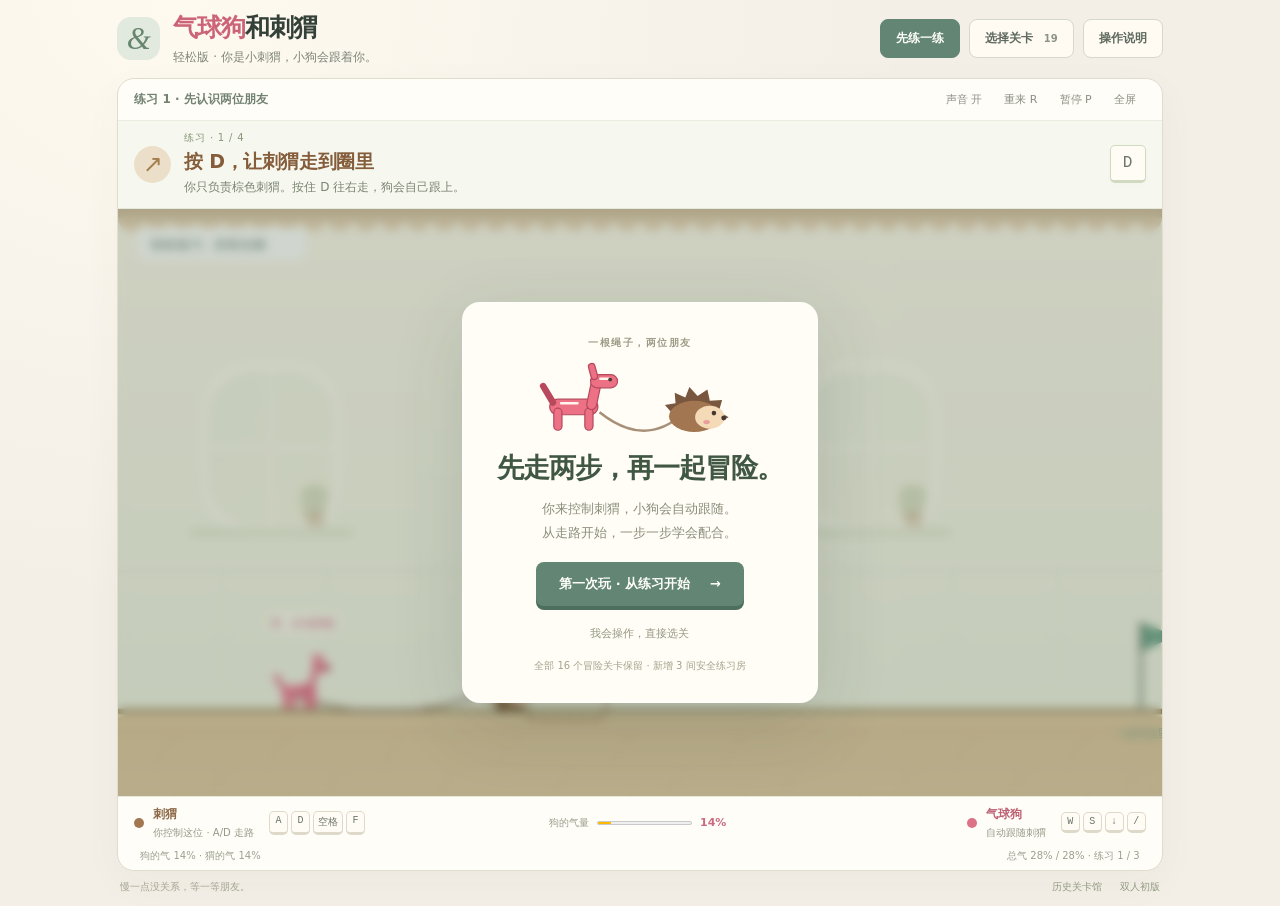
==== commit 46f73c7c: "Make all nineteen rooms forgiving and verify three complete solo runs" ====
--- a/index.html
+++ b/index.html
@@ -22,7 +22,7 @@
 </style>
 </head>
 <body><main class="wrap">
-<header class="heading"><a class="brand" href="index.html"><span class="brand-mark">&amp;</span><div><h1><span>气球狗</span>和刺猬</h1><p>你是小刺猬，带着气球狗一起冒险。</p></div></a><nav class="main-tools" aria-label="游戏菜单"><button id="practiceBtn">先练一练</button><button id="levelMenu">选择关卡 <span>19</span></button><button id="helpBtn" aria-label="查看操作说明">操作说明</button></nav></header>
+<header class="heading"><a class="brand" href="index.html"><span class="brand-mark">&amp;</span><div><h1><span>气球狗</span>和刺猬</h1><p>轻松版 · 你是小刺猬，小狗会跟着你。</p></div></a><nav class="main-tools" aria-label="游戏菜单"><button id="practiceBtn">先练一练</button><button id="levelMenu">选择关卡 <span>19</span></button><button id="helpBtn" aria-label="查看操作说明">操作说明</button></nav></header>
 <section class="play-area" aria-label="游戏">
 <div class="roomline"><span id="roomName">准备一起出发</span><div class="tools"><button id="soundBtn" aria-pressed="true">声音 开</button><button id="restartBtn">重来 R</button><button id="pauseBtn">暂停 P</button><button id="focusBtn">全屏</button></div></div>
 <div class="mission" id="mission" data-who="pair"><div class="mission-mark" aria-hidden="true">↗</div><div class="mission-copy"><span id="missionStep">一次只学一步</span><h2 id="missionTitle">先认识两位朋友</h2><p id="missionAction">点击开始，在没有危险的练习房里熟悉操作。</p></div><div id="missionKeys" class="mission-keys"></div></div>
@@ -38,7 +38,7 @@
 </section>
 <aside class="help-panel" id="helpPanel" hidden><h2>先记住：你控制刺猬，小狗自动跟随</h2><div class="help-grid"><p><b>让刺猬动起来</b><br>A 向左，D 向右，空格跳。<br>按住 Shift 再走，就会缩成球滚动；F 操作身边的物品。</p><p><b>给小狗分气</b><br>W 给狗充气，S 放气。<br>↓ 用狗的气鼓大刺猬；0 按住收绳，松开放长。</p><p><b>需要狗帮忙时</b><br>按 / 派狗按按钮或贴墙，按住 / 做高处作业。<br>有苹果时狗会自动上座；再按 / 让它下来。</p></div><p class="help-note">复杂地形需要微调狗的位置时，可用 ← / →，↑ 让狗跳；普通走路不用管狗。经典篇 E 切换长短绳。R 重来，P 暂停。</p></aside>
 <footer><span>慢一点没关系，等一等朋友。</span><a href="archive/index.html">历史关卡馆</a><a href="duo.html">双人初版</a></footer>
-<div class="level-panel overlay" id="levelPanel" hidden><section class="level-sheet" aria-label="选择关卡"><div class="sheet-title"><div><span class="kicker">每一间房，都留着</span><h2>想去哪里？</h2></div><button id="closeLevels" aria-label="关闭关卡选择">×</button></div><div class="chapters"><button id="practiceChapter" aria-pressed="true">先练一练 <span>3 间</span></button><button id="classicChapter">经典篇 <span>01–08</span></button><button id="memoChapter">房间篇 <span>09–16</span></button></div><nav class="levels" id="levels" aria-label="选关"></nav><p class="level-note">不锁关，随时可以回来。完成的房间会留下一个小勾。<a href="archive/index.html">查看全部历史版本 →</a></p></section></div>
+<div class="level-panel overlay" id="levelPanel" hidden><section class="level-sheet" aria-label="选择关卡"><div class="sheet-title"><div><span class="kicker">每一间房，都留着</span><h2>想去哪里？</h2></div><button id="closeLevels" aria-label="关闭关卡选择">×</button></div><div class="chapters"><button id="practiceChapter" aria-pressed="true">先练一练 <span>3 间</span></button><button id="classicChapter">经典篇 <span>01–08</span></button><button id="memoChapter">房间篇 <span>09–16</span></button></div><nav class="levels" id="levels" aria-label="选关"></nav><p class="level-note">全部 19 关均为轻松版；原难度保存在历史关卡馆。<a href="archive/index.html">查看全部历史版本 →</a></p></section></div>
 </main>
 <script>
 (()=>{
@@ -227,6 +227,44 @@
   solids:[{x:-200,y:460,w:1720,h:300}],apples:[{x:365,y:447}],objects:[{id:'lamp',type:'lamp',x:725,y:378,apples:1,duration:1.1,label:'狗 / 关掉台灯'},{id:'fridge',type:'fridge',x:980,y:420,label:'刺猬 F 打开冰箱'}],checkpoints:[],goal:{x:1170,y:380,w:110,h:80,requires:['lamp','fridge']},
   zones:[{x:0,title:'靠近就能坐，操作各管各',hint:'先用刺猬滚过苹果，再让狗靠近。苹果会自动托住小狗。'}]}
 );
+// The preserved designs above stay intact. The current campaign uses these
+// explicitly easier variants; the complete previous edition remains archived.
+const BASE_LEVELS=JSON.parse(JSON.stringify(LEVELS));
+for(let i=0;i<LEVELS.length;i++){
+ const l=JSON.parse(JSON.stringify(BASE_LEVELS[i]));LEVELS[i]=l;
+ l.easy=true;l.softSky=true;l.easyNotes=['安全天花板','充气安全阀','更宽的操作范围'];
+ l.easyTuning={big:.45,rollTrigger:85,appleReach:44,seatReach:108,seatAir:.35,interaction:105,workReach:90,workSpeed:24,staticGain:1.1,staticDecay:.012,clingSpeed:145};
+ l.goal.w+=35;
+ // Widen floor tunnels without changing the floor or the room's route.
+ for(const s of l.solids)if(s.y<=26&&s.h>330){s.h-=24;l.easyNotes.push('矮洞增高 24 像素');}
+ for(const b of l.beds||[]){const center=b.x+b.w/2;b.w=Math.max(75,Math.round(b.w*.65));b.x=center-b.w/2;b.h=Math.round(b.h*.38);l.easyNotes.push('刺丛更短、更低');}
+ for(const p of l.switches||[]){
+  if(!p.type.startsWith('dog')){const center=p.x+p.w/2;p.w+=40;p.x=center-p.w/2;}
+  if(p.type==='hogWeight'){p.minBloat=.45;p.hold=.55;l.easyNotes.push('半秒即可压动重量机关');}
+  if(p.duration){p.duration=32;p.label='顺风 32 秒';l.easyNotes.push('限时延长到 32 秒');}
+ }
+ for(const w of l.walls||[])if(w.heavy)w.minBloat=.45;
+ for(const z of l.heat||[]){if(z.k)z.k*=.65;if(z.temp)z.temp=1+(z.temp-1)*.35;}
+ for(const q of l.charges||[]){q.duration=.9;l.easyNotes.push('同时站稳不到一秒');}
+ for(const o of l.objects||[])if(o.type==='lamp'){o.duration=.75;l.easyNotes.push('灯具作业缩短到 0.75 秒');}
+ if(l.bars){for(const b of l.bars){b.x+=b.w*.18;b.w*=.64;}l.ropeBeams=l.bars.map(b=>({...b,h:8}));l.easyNotes.push('横梁和吊刺缩短');}
+ if(i===0){l.switches[0].y=300;l.easyNotes.push('爪印按钮降低');}
+ if(i===1){l.solids[0].w+=130;l.solids[1].x-=70;l.solids[1].w+=70;l.easyNotes.push('缺口从 310 缩到 110 像素');}
+ if(i===2||i===7){const x=i===2?520:500;const upper=l.solids.find(s=>s.x===x&&s.y===26),lower=l.solids.find(s=>s.x===x&&s.y===202);upper.h-=10;lower.y+=12;lower.h-=12;l.easyNotes.push('高窗通道从 26 增到 48 像素');}
+ if(i===6){for(const p of l.switches)if(p.type.startsWith('dog'))p.y+=30;}
+ if(i===7){l.solids[0].w+=110;l.solids[1].x-=70;l.solids[1].w+=70;const p=l.switches.find(p=>p.id==='reunion');p.minAir=.32;p.maxAir=.82;l.easyNotes.push('缺口缩短、终点气量范围放宽');}
+ if(i===8){const b=l.nailBeds[0];b.x+=90;b.w-=180;l.easyNotes.push('图钉路缩短 180 像素');}
+ if(i===9){l.objects[0].apples=2;l.objects[0].y=356;l.easyNotes.push('两个苹果就够到灯泡，第三个保留');}
+ if(i===10){l.solids.push({x:650,y:340,w:180,h:200});l.easyNotes.push('风道中增加落脚平台，静电更持久');}
+ if(i===11){l.water.fill=60;l.water.drain=12;l.solids[1].y=300;l.goal.y=220;l.easyNotes.push('涨水更快、退水减慢、出口台面降低');}
+ if(i===12)l.easyNotes.push('长刺距离放宽，钥匙落地后靠近自动捡');
+ if(i===13){l.catSensitivity=.42;l.easyNotes.push('短暂误操作更不容易吵醒猫');}
+ if(i===14){l.rail.speed=28;l.railReelSpeed=180;for(const p of l.railHazards){p.x+=15;p.w-=30;if(p.y===40)p.h-=35;else if(p.y===370){p.y+=35;p.h-=35;}else{p.y+=15;p.h-=30;}}l.easyNotes.push('滑轨减速三分之一，安全空隙扩大');}
+ if(i===15){l.freezeSpeed=.8;l.solids.push({x:570,y:430,w:90,h:16},{x:985,y:400,w:85,h:20});l.easyNotes.push('结冰更快，冰面两侧增加台阶');}
+ if(i===16){l.goal.x=820;l.width=1030;l.lessonWalk=40;l.easyNotes.push('练习距离缩短，走 40 像素即可完成第一步');}
+ if(i===17){l.goal.x=920;l.width=1120;l.lessonGive=.38;l.lessonVent=.24;l.lessonReel=190;l.easyNotes.push('分气和收绳练习更短');}
+ if(i===18){l.goal.x=1060;l.width=1240;l.easyNotes.push('灯具作业更快，出口更近');}
+}
 let idx=0,L,statics,walls,cacti,fans,heat,bars,solids,spikeTeeth=[],switches=[],gates=[],charges=[],needRebuild=false;
 let dog,hog,ropeLen=ROPE,parts=[],texts=[],stats,time=0,hit=0,shake=0,win=false,started=false,paused=false,muted=false,checkpoint=null,banner=0,pumpClock=0,hudClock=0,cameraX=0,hurt=0,hurtReason='';
 let activeRole='hog',ropeShort=true,interactNotice='',noticeTime=0;
@@ -363,7 +401,7 @@
     if(speed>240){if(isHog){hog.squash=.25;sThud();if(hog.ball&&speed>360){b.vy=-Math.min(speed*.26,230);b.ground=false;}}else if(dog.state==='ok')dog.squash=.2;}
    }else{b.y+=oy;if(b.vy<0)b.vy=0;}
   }else{
-   if(s.bwall&&isHog&&(hog.ball||hog.jet)&&Math.abs(b.vx)>(s.heavy?115:155)&&(!s.heavy||(hog.bloat||0)>.65)){breakWall(s);b.vx*=.88;continue;}
+   if(s.bwall&&isHog&&(hog.ball||hog.jet)&&Math.abs(b.vx)>(s.heavy?(L.easy?90:115):155)&&(!s.heavy||(hog.bloat||0)>(s.minBloat??.65))){breakWall(s);b.vx*=.88;continue;}
    b.x+=dx<0?-ox:ox;
    if(isHog&&hog.ball){if(Math.abs(b.vx)>140)sBonk();b.vx=-b.vx*.42;}else b.vx=0;
   }
@@ -417,23 +455,23 @@
  if(!hog.ground&&hog.ball&&!overlapAny(hog.x,hog.y-2*hogScale(),15*hogScale(),15*hogScale())){hog.ball=false;hog.y-=2*hogScale();}
  const jetRequested=shiftHeld&&!hog.ground;
  hog.jet=jetRequested&&dog.state==='ok'&&dog.air>.08;hog.jetEmpty=jetRequested&&!hog.jet;hog.jetDir=ix||hog.face;
- const hmax=(hog.ball?395:210)/(1+(hog.bloat||0)*.65),hacc=hog.ball?(hog.ground?(ix?1150:180):(ix?600:65)):(hog.ground?(ix?2600:3000):(ix?1350:650));
+ const hmax=(hog.ball?(L.easy?320:395):210)/(1+(hog.bloat||0)*.65),hacc=hog.ball?(hog.ground?(ix?1150:180):(ix?600:65)):(hog.ground?(ix?2600:3000):(ix?1350:650));
  hog.vx=approach(hog.vx,hog.jet?hog.jetDir*440/(1+(hog.bloat||0)):ix*hmax,(hog.jet?1800:hacc)*dt);
  hog.vy+=G*dt;
  if(!(held('ArrowUp'))&&hog.vy<0&&!hog.taut)hog.vy+=G*.8*dt;
  for(const f of fans)if(fanOn(f)&&inRect(hog.x,hog.y,f)){const q=hog.ball?.035:.12;hog.vx+=f.dx*f.p*q*dt;hog.vy+=f.dy*f.p*q*dt;}
- hog.vy=clamp(hog.vy,-380,850);hog.squash*=Math.exp(-10*dt);hog.spin+=hog.vx*dt/13;if(hog.ground&&ix)hog.bob+=dt*18;
+ hog.vy=clamp(hog.vy,-380,L.easy&&hog.taut&&dog.air>.4?120:850);hog.squash*=Math.exp(-10*dt);hog.spin+=hog.vx*dt/13;if(hog.ground&&ix)hog.bob+=dt*18;
  hog.ground=false;hog.x+=hog.vx*dt;hog.y+=hog.vy*dt;const hh=hogHalf();resolve(hog,hh,hh,true);
  if(hog.ground){hog.jet=false;hog.jetEmpty=false;}
- for(const p of switches)if(p.type==='hogRoll'&&!p.latched&&hog.ground&&hog.ball&&Math.abs(hog.vx)>140&&hog.x>p.x-3&&hog.x<p.x+p.w+3&&Math.abs(hog.y+hh-p.y)<5)pressSwitch(p);
+ for(const p of switches)if(p.type==='hogRoll'&&!p.latched&&hog.ground&&hog.ball&&Math.abs(hog.vx)>(L.easyTuning?.rollTrigger??140)&&hog.x>p.x-3&&hog.x<p.x+p.w+3&&Math.abs(hog.y+hh-p.y)<5)pressSwitch(p);
  hog.blow=inflate&&!deflate;
  if(dog.state==='ok'){
-  if(inflate&&!deflate)setAir(dog.air+.23*dt);
+  if(inflate&&!deflate)setAir(L.easy?Math.max(dog.air,Math.min(.82,dog.air+.23*dt)):dog.air+.23*dt);
   if(deflate&&!hog.returnAir)setAir(dog.air-.50*dt);
   if(hog.jet)setAir(dog.air-.06*dt);
   for(const z of heat)if(inRect(dog.x,dog.y,z))setAir(dog.air+z.k*dt);
   setAir(dog.air-(L.leak??.003)*dt);
-  if(dog.air>1){pop('over');}
+  if(L.easy&&dog.air>.94){setAir(.94);dog.relief=.3;}else if(dog.air>1){pop('over');}
  }else if(inflate&&!deflate){hog.revive+=dt;if(hog.revive>.85)revive();}else hog.revive=Math.max(0,hog.revive-dt*1.5);
  pumpClock-=dt;
  if(inflate&&!deflate&&pumpClock<=0){pumpClock=.32;noise(.12,.12,'bandpass',600,1200);const a=anchor();puff(a.x,a.y,2,'#fffaf5');}
@@ -574,7 +612,7 @@
  for(const p of switches){
   if(p.type==='dogDock')p.on=dog.state==='ok'&&dog.docked===p.id&&(p.flatOK||dog.air>=(p.minAir??.12))&&dog.air<=(p.maxAir??1);
   else if(p.type==='dogTap'){const before=p.remaining;p.remaining=Math.max(0,p.remaining-dt);p.on=p.latched||p.remaining>0;if(p.lockBy&&before>0&&p.remaining===0&&!device(p.lockBy)?.latched){hurtHog('timeout');return;}}
-  else if(p.type==='hogWeight'){const down=hog.ground&&hog.x>p.x&&hog.x<p.x+p.w&&hog.bloat>=p.minBloat;p.progress=down?Math.min(1,(p.progress||0)+dt):0;if(p.progress>=1&&!p.latched)pressSwitch(p);p.on=p.latched;}
+  else if(p.type==='hogWeight'){const down=hog.ground&&hog.x>p.x&&hog.x<p.x+p.w&&hog.bloat>=p.minBloat;p.progress=down?Math.min(p.hold??1,(p.progress||0)+dt):0;if(p.progress>=(p.hold??1)&&!p.latched)pressSwitch(p);p.on=p.latched;}
   else if(p.type==='hogPlate')p.on=hog.ground&&hog.x>p.x&&hog.x<p.x+p.w&&Math.abs(hog.y+hogHalf()-p.y)<5;
   else p.on=p.latched;
  }
@@ -616,11 +654,11 @@
 function autoAppleSeat(dx,dt){
  dog.seatCooldown=Math.max(0,(dog.seatCooldown||0)-dt);
  if(dog.riding){if(!dx)dog.seatInputReleased=true;return;}
- if(dog.seatOptOut||!memo.stack||!hog.ground||hog.ball||dog.state!=='ok'||dog.cling||dog.seatCooldown>0||dog.air>=.29||pressed('Space'))return;
- if(Math.abs(dog.x-hog.x)>86||dog.y<memoSeatY()-80||dog.y>hog.y+30||Math.abs(dog.vy)>210)return;
+ if(dog.seatOptOut||!memo.stack||!hog.ground||hog.ball||dog.state!=='ok'||dog.cling||dog.seatCooldown>0||dog.air>=(L.easyTuning?.seatAir??.29)||pressed('Space'))return;
+ if(Math.abs(dog.x-hog.x)>(L.easyTuning?.seatReach??86)||dog.y<memoSeatY()-80||dog.y>hog.y+30||Math.abs(dog.vy)>210)return;
  const [hw,hh]=dogDims(),seatY=memoSeatY()-hh;if(overlapAny(hog.x,seatY,hw,hh))return;
  dog.seatOptOut=false;dog.riding=true;dog.x=hog.x;dog.y=seatY;dog.vx=dog.vy=0;dog.ground=true;dog.inv=.2;dog.seatInputReleased=!dx;
- say('狗坐好了。现在用 → 慢慢驮它走；/ 让狗下座。');
+ say('狗坐好了。现在用 D 慢慢驮它走；/ 让狗下座。');
 }
 function dropApples(){
  if(!memo?.stack)return;for(let i=0;i<memo.stack;i++)memo.apples.push({x:hog.x+(i-(memo.stack-1)/2)*25,y:memoSeatY()+i*16,vy:-100,ignore:.6});memo.stack=0;dog.riding=false;memo.work=null;say('苹果掉了，座位也没了！');
@@ -630,7 +668,7 @@
 function clingLength(j){const p=L.clingPaths[j];return p.slice(1).reduce((n,q,i)=>n+Math.hypot(q.x-p[i].x,q.y-p[i].y),0);}
 function memoDogAction(){
  memo.slashClock=0;memo.slashContext=true;
- const work=memo.objects.find(p=>p.type==='lamp'&&!p.done&&Math.hypot(p.x-dog.x,p.y-dog.y)<75);
+ const work=memo.objects.find(p=>p.type==='lamp'&&!p.done&&Math.hypot(p.x-dog.x,p.y-dog.y)<(L.easyTuning?.workReach??75));
  if(work){memo.work=work.id;say('狗按住 / 作业；刺猬必须停稳，苹果座位要够高。');return;}
  if(dog.riding){leaveAppleSeat(-hog.face*180);say('狗下来了。小狗会在地面跟随；再按 / 可以重新上座。');return;}
  if(dog.seatOptOut&&memo.stack){dog.seatOptOut=false;say('小狗准备重新上座，停稳等它靠近。');return;}
@@ -640,11 +678,11 @@
 }
 function memoPigAction(){
  memo.pigContext=false;
- const p=memo.objects.filter(p=>!p.done||p.type==='drain').find(p=>Math.hypot(p.x-hog.x,p.y-hog.y)<(p.type==='cage'?78:78));
+ const p=memo.objects.filter(p=>!p.done||p.type==='drain').find(p=>Math.hypot(p.x-hog.x,p.y-hog.y)<(L.easyTuning?.interaction??78));
  if(p){memo.pigContext=true;
-  if(p.type==='drain'){if(memo.water.plugged){memo.water.plugged=false;hog.plugged=false;say('松开了！水正在退，趁现在一起登上毛巾架。');}else if(hog.bloat>.65){memo.water.plugged=true;hog.plugged=true;say('刺豚堵住排水口。留一点气给狗，让它随水位上升。');}else say('普通身体堵不住。狗先倒灌，让刺猬鼓成刺豚。');return;}
-  if(p.type==='cage'){const reach=22+42*hog.bloat;if(hog.bloat>.65&&Math.hypot(p.x-hog.x,p.y-hog.y)<reach){p.done=true;p.key={x:p.keyX,y:p.y,vy:0};needRebuild=true;sSmallPop();say('长刺扎破了吊钥匙的气球！钥匙正在落下。');}else say('身体被笼栏挡住了。再大一点，用长刺够进去。');return;}
-  if(p.type==='fridge'){p.done=true;say('冰箱打开了。等水面结冰，再分别跳上去。');sGrab();return;}
+  if(p.type==='drain'){if(memo.water.plugged){memo.water.plugged=false;hog.plugged=false;say('松开了！水正在退，趁现在一起登上毛巾架。');}else if(hog.bloat>(L.easyTuning?.big??.65)){memo.water.plugged=true;hog.plugged=true;say('刺豚堵住排水口。留一点气给狗，让它随水位上升。');}else say('普通身体堵不住。狗先倒灌，让刺猬鼓成刺豚。');return;}
+  if(p.type==='cage'){const reach=(L.easy?46:22)+42*hog.bloat;if(hog.bloat>(L.easyTuning?.big??.65)&&Math.hypot(p.x-hog.x,p.y-hog.y)<reach){p.done=true;p.key={x:p.keyX,y:p.y,vy:0};needRebuild=true;sSmallPop();say('长刺扎破了吊钥匙的气球！钥匙正在落下。');}else say('身体被笼栏挡住了。再大一点，用长刺够进去。');return;}
+  if(p.type==='fridge'){p.done=true;say('冷气打开了。等水面结冰，再按 D 和空格跳过去；狗会跟上。');sGrab();return;}
   if(p.type==='keylock'){if(memo.keys){p.done=true;memo.keys--;say('锁打开了，两位一起出去。');needRebuild=true;sGrab();}else say('钥匙还没拿到。');return;}
  }
  const key=memo.objects.find(p=>p.key&&Math.hypot(p.key.x-hog.x,p.key.y-hog.y)<70);
@@ -657,7 +695,7 @@
  const before=memoTotalAir();hog.blow=false;hog.backflow=false;hog.returnAir=false;memo.ventThrust=false;
  const pump=(L.pumps||[]).find(p=>Math.hypot(hog.x-p.x,hog.y-(p.y-15))<75);
  if(held('KeyF')&&memo.pigContext&&pump){const q=Math.min(.24*dt,Math.max(0,pump.cap-memoTotalAir()));hog.gas+=q;memo.noise=Math.max(memo.noise,.9);}
- if(held('KeyW')&&dog.state==='ok'){const q=Math.min(hog.gas,.28*dt,1.05-dog.gas);hog.gas-=q;dog.gas+=q;hog.blow=q>0;if(q>0)memo.noise=Math.max(memo.noise,.8);}
+ if(held('KeyW')&&dog.state==='ok'){const q=Math.min(hog.gas,.28*dt,Math.max(0,(L.easy ? .82/dog.temp : 1.05)-dog.gas));hog.gas-=q;dog.gas+=q;hog.blow=q>0;if(q>0)memo.noise=Math.max(memo.noise,.8);}
  if(held('Slash','NumpadDivide'))memo.slashClock+=dt;else{memo.slashClock=0;memo.slashContext=false;memo.work=null;}
  if(held('ArrowDown')&&dog.state==='ok'){const q=Math.min(dog.gas,.33*dt,1-hog.gas);dog.gas-=q;hog.gas+=q;hog.backflow=q>0;}
  if(held('KeyS')&&dog.state==='ok'){const q=Math.min(dog.gas,.34*dt);dog.gas-=q;stats.spent+=q;memo.ventThrust=q>0;if(q>0)memo.noise=Math.max(memo.noise,.9);}
@@ -665,27 +703,27 @@
  const oldHalf=hogHalf();hog.bloat=clamp((hog.gas-.16)/.64,0,1);if(hog.ground)hog.y-=hogHalf()-oldHalf;
  let temp=1;for(const z of heat)if(inRect(dog.x,dog.y,z)&&(!z.until||!memoObj(z.until)?.done)&&(!z.when||memoObj(z.when)?.done))temp=z.temp??1;
  dog.temp=approach(dog.temp,temp,dt*.7);const oldR=isFlat()?7:rr(dog.air),oldFlat=isFlat();dog.air=dog.gas*dog.temp;const newR=isFlat()?7:rr(dog.air);if(dog.ground||oldFlat!==isFlat())dog.y-=newR-oldR;
- if(dog.air>1)popMemo('over');
+ if(L.easy&&dog.air>.94){const excess=dog.gas-.94/dog.temp;dog.gas-=excess;stats.spent+=excess;dog.air=.94;}else if(dog.air>1)popMemo('over');
  if(memoTotalAir()>before+.001&&!pump)throw new Error('Air was created outside a pump');
 }
 function popMemo(reason){if(dog.state!=='ok')return;stats.spent+=dog.gas;dog.gas=0;dog.riding=false;dog.cling=null;dog.charge=0;memo.work=null;pop(reason);}
 function updateMemoWater(dt){
  const w=memo.water;if(!w)return;
- if(w.freezeBy&&memoObj(w.freezeBy)?.done){w.freeze=Math.min(1,w.freeze+dt*.5);if(w.freeze>=1&&!w.frozen){w.frozen=true;needRebuild=true;say('水面冻好了。两位分别跳上冰面。');}}
+ if(w.freezeBy&&memoObj(w.freezeBy)?.done){w.freeze=Math.min(1,w.freeze+dt*(L.freezeSpeed??.5));if(w.freeze>=1&&!w.frozen){w.frozen=true;needRebuild=true;say('水面冻好了。按 D 和空格跳上冰面，狗会跟着跳。');}}
  if(!w.frozen)w.y=clamp(w.y+(w.plugged?-w.fill:w.drain)*dt,w.min,w.bottom-20);
  for(const b of L.bubbles||[])if(Math.hypot(hog.x-b.x,hog.y-b.y)<120&&Math.hypot(dog.x-b.x,dog.y-b.y)<120){const q=Math.min(.14*dt,Math.max(0,L.budget-memoTotalAir()));hog.gas+=q;}
 }
 function memoCats(dt){for(const cat of memo.cats){
  const dist=Math.abs(dog.x-cat.x),fear=60+95*hog.bloat;
  if(cat.awake&&Math.hypot(hog.x-cat.x,hog.y-cat.y)<fear){cat.flee=1.5;cat.vx=220;stats.scares++;}
- if(!cat.awake){if(dist<360)cat.alert=clamp(cat.alert+Math.max(0,memo.noise-.22)*dt*.9-dt*.025,0,1);if(cat.alert>.85){cat.awake=true;say('猫醒了！它怕刺猬，靠近也要留出刺的距离。');}}
+ if(!cat.awake){if(dist<360)cat.alert=clamp(cat.alert+Math.max(0,memo.noise-.22)*dt*(L.catSensitivity??.9)-dt*.025,0,1);if(cat.alert>.85){cat.awake=true;say('猫醒了！它怕刺猬，靠近也要留出刺的距离。');}}
  else if(cat.flee>0){cat.flee-=dt;cat.x+=cat.vx*dt;}
  else if(dog.air>.045){cat.vx=approach(cat.vx,Math.sign(dog.x-cat.x)*220,800*dt);cat.x+=cat.vx*dt;cat.y=approach(cat.y,dog.y,220*dt);if(Math.hypot(cat.x-dog.x,cat.y-dog.y)<32)popMemo('cat');}
  cat.x=clamp(cat.x,80,L.width-70);
  }}
 function updateMemoRail(dt){
  const r=memo.rail;if(!r||r.done)return false;r.x=Math.min(r.end,r.x+r.speed*dt);
- const reel=held('Digit0','Numpad0');ropeLen=approach(ropeLen,reel?110:r.long,130*dt);ropeShort=reel;hog.reel=reel;
+ const reel=held('Digit0','Numpad0');ropeLen=approach(ropeLen,reel?110:r.long,(L.railReelSpeed??130)*dt);ropeShort=reel;hog.reel=reel;
  dog.x=hog.x=r.x;dog.y=r.y-ropeLen*.43;hog.y=r.y+ropeLen*.57;dog.ground=hog.ground=false;dog.vx=hog.vx=r.speed;dog.vy=hog.vy=0;
  for(const p of L.railHazards||[]){const hit=p.target==='dog'?dogHitsRect(p.x,p.y,p.w,p.h):hogHitsRect(p.x,p.y,p.w,p.h);if(hit){hurtHog('rail');return true;}}
  if(r.x>=r.end){r.done=true;hog.vx=dog.vx=0;say('滑出横梁了。两位向右，落到最后的台面。');}
@@ -703,29 +741,29 @@
  if(hx)hog.face=hx;if(dx)dog.face=dx;
  if(pressed('ArrowUp')&&hog.ground&&!hog.plugged){dropApples();hog.vy=-420/(1+hog.bloat*.45);hog.ground=false;memo.noise=1;}
  if(pressed('Space')){if(dog.cling){dog.cling=null;dog.vy=-180;}else if(dog.riding){leaveAppleSeat(dog.face*100);dog.vy=-300;}else if(dog.ground){dog.vy=-350;dog.ground=false;}}
- if(dog.riding&&((dx&&dog.seatInputReleased)||dog.air>.29||hog.ball||!memo.stack))leaveAppleSeat(dx*140);
+ if(dog.riding&&((dx&&dog.seatInputReleased)||dog.air>(L.easyTuning?.seatAir??.29)||hog.ball||!memo.stack))leaveAppleSeat(dx*140);
  const w=memo.water,hWater=w&&!w.frozen&&hog.x>w.x&&hog.x<w.x+w.w&&hog.y+hogHalf()>w.y,dWater=w&&!w.frozen&&dog.x>w.x&&dog.x<w.x+w.w&&dog.y+dogDims()[1]>w.y;
- hog.vx=approach(hog.vx,hx*(hog.ball?350:185)/(1+hog.bloat*.4),dt*(hx?1800:2600));hog.vy+=G*(hWater?(hog.bloat>.35?-.4-2*hog.bloat:1.2):1-.22*hog.bloat)*dt;
+ hog.vx=approach(hog.vx,hx*(hog.ball?(L.easy?295:350):185)/(1+hog.bloat*.4),dt*(hx?1800:2600));hog.vy+=G*(hWater?(hog.bloat>.35?-.4-2*hog.bloat:1.2):1-.22*hog.bloat)*dt;
  if(hWater){hog.vx*=Math.exp(-dt);hog.vy*=Math.exp(-dt*2.5);}
  for(const f of fans)if(fanOn(f)&&inRect(hog.x,hog.y,f)){hog.vx+=f.dx*f.p*(.08+1.2*hog.bloat)*dt;hog.vy+=f.dy*f.p*(.08+1.2*hog.bloat)*dt;}
  hog.vy=clamp(hog.vy,-340,750);hog.spin+=hog.vx*dt/13;hog.bob+=Math.abs(hog.vx)*dt*.1;
  if(hog.plugged){hog.x=w.plugX;hog.y=w.bottom-hogHalf();hog.vx=hog.vy=0;hog.ground=true;}else{hog.ground=false;hog.x+=hog.vx*dt;hog.y+=hog.vy*dt;resolve(hog,hogHalf(),hogHalf(),true);}
  if(Math.abs(hog.vx)>20)memo.noise=Math.max(memo.noise,hog.ball?.9:.14);if(hog.ball&&Math.abs(hog.vx)>25)memo.noise=.9;
- for(const a of memo.apples){a.ignore=Math.max(0,a.ignore-dt);a.vy+=G*dt;a.y+=a.vy*dt;const g=groundAt(a.x);if(a.y>g-10){a.y=g-10;a.vy=0;}if(hog.ball&&hog.ground&&memo.stack<3&&a.ignore<=0&&Math.hypot(hog.x-a.x,hog.y-a.y)<30){a.taken=true;memo.stack++;stats.apples++;sGrab();}}
+ for(const a of memo.apples){a.ignore=Math.max(0,a.ignore-dt);a.vy+=G*dt;a.y+=a.vy*dt;const g=groundAt(a.x);if(a.y>g-10){a.y=g-10;a.vy=0;}if(hog.ball&&hog.ground&&memo.stack<3&&a.ignore<=0&&Math.hypot(hog.x-a.x,hog.y-a.y)<(L.easyTuning?.appleReach??30)){a.taken=true;memo.stack++;stats.apples++;sGrab();}}
  memo.apples=memo.apples.filter(a=>!a.taken);
- for(const c of L.carpets||[])if(dog.x>c.x&&dog.x<c.x+c.w&&dog.air<.16&&dog.ground&&dx)dog.charge=Math.min(1,dog.charge+dt*.8);
- dog.charge=Math.max(0,dog.charge-dt*.045);if(dWater){dog.charge=0;dog.cling=null;}
+ for(const c of L.carpets||[])if(dog.x>c.x&&dog.x<c.x+c.w&&dog.air<.16&&dog.ground&&dx)dog.charge=Math.min(1,dog.charge+dt*(L.easyTuning?.staticGain??.8));
+ dog.charge=Math.max(0,dog.charge-dt*(L.easyTuning?.staticDecay??.045));if(dWater){dog.charge=0;dog.cling=null;}
  if(dog.cling&&(dog.charge<=0||dog.air>=.16))dog.cling=null;
  autoAppleSeat(dx,dt);
  if(dog.riding){dog.x=hog.x;dog.y=memoSeatY()-dogDims()[1];dog.vx=hog.vx;dog.vy=hog.vy;dog.ground=true;}
- else if(dog.cling){dog.cling.s=clamp(dog.cling.s+dx*120*dt,0,clingLength(dog.cling.path));const p=clingPoint(dog.cling.path,dog.cling.s);dog.x=p.x;dog.y=p.y;dog.vx=dog.vy=0;dog.ground=false;}
+ else if(dog.cling){dog.cling.s=clamp(dog.cling.s+dx*(L.easyTuning?.clingSpeed??120)*dt,0,clingLength(dog.cling.path));const p=clingPoint(dog.cling.path,dog.cling.s);dog.x=p.x;dog.y=p.y;dog.vx=dog.vy=0;dog.ground=false;}
  else{dog.vx=approach(dog.vx,dx*(heldSources.get('KeyA')?.has('companion')||heldSources.get('KeyD')?.has('companion')?Math.max(165,Math.abs(hog.vx)+35):165)+(memo.ventThrust?dog.face*65:0),dt*(dx?1300:1800));let ay=G*(1-K*dog.air);if(dWater)ay=dog.air>.04?-G*(1+Math.min(1.8,dog.air*4)):650;dog.vy+=ay*dt;if(memo.ventThrust)dog.vy+=Math.sin(time*19)*55*dt;dog.vy*=Math.exp(-dt*(dWater?4:2.5));for(const f of fans)if(fanOn(f)&&inRect(dog.x,dog.y,f)&&dog.air>.04){dog.vx+=f.dx*f.p*dog.air*1.4*dt;dog.vy+=f.dy*f.p*dog.air*1.4*dt;}dog.vy=clamp(dog.vy,-360,750);dog.ground=false;dog.x+=dog.vx*dt;dog.y+=dog.vy*dt;const[a,b]=dogDims();resolve(dog,a,b,false);}
  ropeLen=approach(ropeLen,held('Digit0','Numpad0')?85:300,180*dt);ropeShort=held('Digit0','Numpad0');hog.reel=ropeShort;
  if(!dog.riding){for(let i=0;i<5;i++){const a=anchor(),x=hog.x-a.x,y=hog.y-10-a.y,d=Math.hypot(x,y);if(d<=ropeLen)break;const wd=dog.cling?0:1,wh=hog.plugged?0:1/memoHogMass();if(!wd&&!wh)break;const c=Math.min(24,d-ropeLen)/(wd+wh),nx=x/d,ny=y/d;dog.x+=nx*c*wd;dog.y+=ny*c*wd;hog.x-=nx*c*wh;hog.y-=ny*c*wh;const v=(hog.vx-dog.vx)*nx+(hog.vy-dog.vy)*ny;if(v>0){dog.vx+=nx*v*wd/(wd+wh);dog.vy+=ny*v*wd/(wd+wh);hog.vx-=nx*v*wh/(wd+wh);hog.vy-=ny*v*wh/(wd+wh);}if(!dog.cling){const[a,b]=dogDims();resolve(dog,a,b,false);}if(!hog.plugged)resolve(hog,hogHalf(),hogHalf(),true);}}
  if(L.softSky&&dog.y-dogDims()[1]<26){dog.y=26+dogDims()[1];dog.vy=Math.max(0,dog.vy);}
  if(!dog.riding&&dog.state==='ok'&&dog.inv<=0&&Math.hypot(dog.x-hog.x,dog.y-hog.y)<rr(dog.air)*.65+18*hogScale())popMemo('hog');
  if(dog.state==='ok'){if(dogTouchesSpikes())popMemo('spike');else if((L.nailBeds||[]).some(p=>dogHitsRect(p.x,p.y,p.w,p.h)))popMemo('spike');}
- for(const p of memo.objects){if(p.key){p.key.vy+=G*dt;p.key.y=Math.min(448,p.key.y+p.key.vy*dt);}if(p.type==='lamp'&&!p.done){const ok=memo.work===p.id&&held('Slash','NumpadDivide')&&dog.riding&&memo.stack>=p.apples&&hog.ground&&Math.abs(hog.vx)<4&&Math.hypot(p.x-dog.x,p.y-dog.y)<65;p.progress=ok?p.progress+dt:0;if(p.progress>=p.duration){p.done=true;memo.work=null;needRebuild=true;sGrab();say('灯泡拧掉了。体积会缩小，总气量没有改变。');}}}
+ for(const p of memo.objects){if(p.key){p.key.vy+=G*dt;p.key.y=Math.min(448,p.key.y+p.key.vy*dt);if(L.easy&&p.key.y>=448&&Math.hypot(p.key.x-hog.x,p.key.y-hog.y)<85){p.key=null;memo.keys++;sGrab();say('钥匙捡好了。按 D 去门边，再按 F 开锁。');}}if(p.type==='lamp'&&!p.done){const ok=memo.work===p.id&&held('Slash','NumpadDivide')&&dog.riding&&memo.stack>=p.apples&&hog.ground&&Math.abs(hog.vx)<(L.easyTuning?.workSpeed??4)&&Math.hypot(p.x-dog.x,p.y-dog.y)<(L.easyTuning?.workReach??65);p.progress=ok?p.progress+dt:L.easy?Math.max(0,p.progress-dt*.15):0;if(p.progress>=p.duration){p.done=true;memo.work=null;needRebuild=true;sGrab();say('灯泡拧掉了。体积会缩小，总气量没有改变。');}}}
  memoCats(dt);if(needRebuild)rebuildSolids();if(hog.y>H+70||dog.y>H+70){hurtHog('fall');return;}
  finishMemoFrame(dt);
 }
@@ -878,10 +916,10 @@
 function drawHeat(z){
   if(z.k>0){
     c.fillStyle='rgba(255,170,60,.14)';c.fillRect(z.x,z.y,z.w,z.h);
-    const cx=z.x+z.w/2;c.strokeStyle='#8d96a0';c.lineWidth=2;c.beginPath();c.moveTo(cx,10);c.lineTo(cx,z.y+18);c.stroke();
+    if(!z.until){const cx=z.x+z.w/2;c.strokeStyle='#8d96a0';c.lineWidth=2;c.beginPath();c.moveTo(cx,10);c.lineTo(cx,z.y+18);c.stroke();
     if(!drawProp('lamp',cx,z.y+49,76,65)){c.fillStyle='#e8814c';c.beginPath();c.moveTo(cx-22,z.y+40);c.lineTo(cx-10,z.y+18);c.lineTo(cx+10,z.y+18);c.lineTo(cx+22,z.y+40);c.closePath();c.fill();
     c.fillStyle='#ffd36b';ell(cx,z.y+42,9,5);}
-    c.fillStyle='#e8814c';c.font=FONT(13);c.textAlign='center';c.fillText('热灯',cx,z.y+66);
+    c.fillStyle='#e8814c';c.font=FONT(13);c.textAlign='center';c.fillText('热灯',cx,z.y+66);}
   }else{
     c.fillStyle='rgba(120,190,255,.15)';c.fillRect(z.x,z.y,z.w,z.h);
     c.fillStyle='rgba(255,255,255,.9)';
@@ -952,17 +990,17 @@
  if(win)return task('过关了！','点「下一关」继续，或点「选择关卡」回去练习。',[],'hog');
  if(hurt>0)return task('碰到危险了，马上回安全处','等一下，会自动重新开始。按 R 也可以立刻重来。',['R']);
  if(dog.state==='skin')return task('狗破了，先把它吹回来',L.memo&&hog.gas<.05?'按 R 重来。这次少放一点气，留些气救狗。':'停下来，按住 W，直到粉色小狗重新鼓起来。',['W'],'dog',at(dog.x,dog.y,65,50));
- if(dog.air>.89)return task('快充爆了，立刻放一点气','松开 W，按住 S。气量降到 80% 以下就松开。',['S'],'dog',at(dog.x,dog.y,75,80));
+ if(dog.air>.89)return task('气有点满，先放一点','松开 W，按住 S。气量降到 80% 以下就松开；安全阀会帮你避免充爆。',['S'],'dog',at(dog.x,dog.y,75,80));
  if(L.practice){
   if(L.lesson==='move'){
-   if(!memoObj('walkHog').done)return task('按 D，让刺猬走到圈里','你只负责棕色刺猬。按住 D 往右走，狗会自己跟上。',['D'],'hog',at(450),1,4);
+   if(!memoObj('walkHog').done)return task('按 D，让刺猬走到圈里','你只负责棕色刺猬。按住 D 往右走，狗会自己跟上。',['D'],'hog',at((L.hogX??360)+(L.lessonWalk??75)+12),1,4);
    if(!memoObj('jumpHog').done)return task('按空格，让刺猬跳一下','松开 D，按一下空格。等刺猬落地，再做下一步。',['Space'],'hog',at(hog.x,hog.y-80,55,70),2,4);
    if(!memoObj('jumpDog').done)return task('Shift + D，让刺猬滚起来','同时按住 Shift 和 D，向右滚一小段。完成后松开 Shift。',['Shift','D'],'hog',at(hog.x+95),3,4);
    return{...exit(),step:4,total:4};
   }
   if(L.lesson==='air'){
-   if(!memoObj('give').done)return task('按住 W，把狗充大','按住 W。气量到 47% 就松开；画面下方能看到百分比。',['W'],'dog',at(dog.x,dog.y-40,70,75),1,5);
-   if(!memoObj('vent').done)return task('按住 S，把狗放小','先松开 W，再按住 S。气量降到 27% 就松开。',['S'],'dog',at(dog.x,dog.y,70,75),2,5);
+   if(!memoObj('give').done)return task('按住 W，把狗充大','按住 W。气量到 39% 就松开；画面下方能看到百分比。',['W'],'dog',at(dog.x,dog.y-40,70,75),1,5);
+   if(!memoObj('vent').done)return task('按住 S，把狗放小','先松开 W，再按住 S。气量降到 23% 就松开。',['S'],'dog',at(dog.x,dog.y,70,75),2,5);
    if(!memoObj('return').done)return task('按住 ↓，把气还给刺猬','用键盘右边的向下方向键 ↓。狗会缩小，刺猬会鼓大。',['↓'],'hog',at(hog.x,hog.y,80,75),3,5);
    if(!memoObj('reel').done)return task('按住数字 0，把绳子收短','按住数字键 0 一小会儿。两位靠近后松开，绳子会重新变长。',['0'],'hog',at((hog.x+dog.x)/2,(hog.y+dog.y)/2,70,70),4,5);
    return{...exit(),step:5,total:5};
@@ -989,27 +1027,27 @@
   if(tunnel)return task('把狗放扁，刺猬滚过矮洞','先按 S 把狗放到 0%，再按住 Shift 和 D 滚进洞。狗会跟上。',['S','Shift','D'],'hog',at(tunnel.x+tunnel.w/2,tunnel.y+tunnel.h+14,tunnel.w,30));
   if(pin&&Math.abs(pin.x-hog.x)<250)return task('滚过铜踏板，把门固定住','同时按住 Shift 和 D，滚过圈出的铜盘；亮绿灯后松开 Shift。',['Shift','D'],'hog',at(pin.x+pin.w/2,pin.y,pin.w,35));
   const wall=walls.find(q=>q.alive&&q.x-hog.x<230&&q.x>hog.x);
-  if(wall){if(wall.heavy&&hog.bloat<.65)return grow();return task('Shift + D，滚动撞开这堵墙','同时按住 Shift 和 D，朝圈出的墙滚过去。',['Shift','D'],'hog',at(wall.x,Math.min(400,wall.y+wall.h-45),wall.w+15,85));}
+  if(wall){if(wall.heavy&&hog.bloat<(L.easyTuning?.big??.65))return grow();return task('Shift + D，滚动撞开这堵墙','同时按住 Shift 和 D，朝圈出的墙滚过去。',['Shift','D'],'hog',at(wall.x,Math.min(400,wall.y+wall.h-45),wall.w+15,85));}
   const weight=switches.find(q=>q.type==='hogWeight'&&!q.on);
-  if(weight){if(hog.bloat<.65)return grow();return task('走到铜盘中央，停一秒','按 D 走到圈出的铜盘中央，松开方向键，等它亮绿灯。',['D'],'hog',at(weight.x+weight.w/2,weight.y,weight.w,30));}
+  if(weight){if(hog.bloat<(L.easyTuning?.big??.65))return grow();return task('走到铜盘中央，停一秒','按 D 走到圈出的铜盘中央，松开方向键，等它亮绿灯。',['D'],'hog',at(weight.x+weight.w/2,weight.y,weight.w,30));}
   return exit();
  }
  if(idx===8)return dog.riding?task('只按 D，慢慢驮狗过图钉','按住 D 往右走。不要跳，也不要按 Shift；狗会坐在苹果上。',['D'],'hog',at(1170),3,4):apples();
- if(idx===9){const lamp=memoObj('lamp');if(lamp.done){if(dog.riding)return task('按 / 让狗下来，再过右边矮洞','按一下 /。接着按 S 放气，按住 Shift 和 D 滚过矮洞。',['/'],'dog',at(dog.x,dog.y,60,60));return task('Shift + D，滚过右边的矮洞','狗保持小小的，自动跟着你。按住 Shift 和 D 从洞下通过。',['Shift','D'],'hog',at(1080,445,160,30));}if(memo.stack<3)return task('先滚过三个苹果，全部捡起来','同时按住 Shift 和 D，捡齐地上的三个苹果，再松开 Shift。',['Shift','D'],'hog',at(memo.apples[0]?.x??360,445,35,35));if(!dog.riding)return apples();if(Math.abs(hog.x-lamp.x)>40)return task('按 D，把狗送到灯下面','慢慢走到圈出的灯下面，松开 D 停住。不要跳或滚。',['D'],'hog',at(lamp.x));return task('停住，按住 / 拧掉灯泡','刺猬站稳以后，按住 /，直到灯下方的小进度条填满。',['/'],'dog',at(lamp.x,lamp.y,55,60));}
- if(idx===10){if(hog.bloat<.65)return task('按住 ↓，把刺猬鼓大','停下来，按住向下方向键 ↓。等刺猬鼓成大圆球后松开。',['↓'],'hog',at(hog.x,hog.y,85,85));if(!dog.cling&&dog.charge<.15)return task('按 D 慢慢走，让狗蹭过紫色地毯','狗会自己跟着你，在紫色地毯上蹭出静电。先别跳。',['D'],'hog',at(400));if(!dog.cling&&(nearestCling()?.d??999)>55)return task('继续按 D，等狗走到灰墙脚下','慢慢往右走。等小狗跟到灰色墙旁边，再按 /。',['D'],'hog',at(575));if(!dog.cling)return task('按一下 /，让狗贴住灰色墙','到灰色墙脚附近，按一下 /。狗会自己往上爬。',['/'],'dog',at(450,410,40,75));return task('按 D，进入风里并落上右边台面','狗会自己沿墙爬。你按 D，让鼓大的刺猬借风上去。',['D'],'hog',at(880,215,80,70));}
- if(idx===11){if(hog.bloat<.65&&!hog.plugged)return task('按住 ↓，先让刺猬鼓大','按住 ↓，直到刺猬鼓成大圆球。留一点气在狗身上。',['↓'],'hog',at(hog.x,hog.y,85,80));if(!memo.water.plugged&&memo.water.y>320)return task('走到排水口，再按 F 堵住','按 D 到圈出的排水口旁边，停住，按一下 F。',['D','F'],'hog',at(630,492,70,25));if(memo.water.plugged&&memo.water.y>190)return task('现在不要动，等水涨上去','松开所有键。刺猬正在堵水，狗会浮起来；水涨好后提示会变。',[],'hog',at(630,470,75,55));if(hog.plugged)return task('按一下 F，松开排水口','狗已往右边游。按 F 松开塞子，然后按 D 往右走。',['F'],'hog',at(630,470,75,55));return task('按 D，赶快上右边的平台','水正在退。按住 D 往右；刺猬上不去时，短按住 0 收绳。',['D','0'],'hog',at(1020,230,100,65));}
- if(idx===12){const cage=memoObj('cage');if(!cage.done){if(hog.bloat<.65)return task('按 ↓，让刺猬的刺变长','按住 ↓ 把气给刺猬，等身体明显鼓大后松开。',['↓'],'hog',at(hog.x,hog.y,85,85));return task('走近鸟笼左边，按 F 扎气球锁','按 D 走到鸟笼左边的圈内，停住，按一下 F。',['D','F'],'hog',at(cage.x,cage.y,45,55));}if(cage.key)return task('走到金钥匙旁，按 F 捡起来','等钥匙落到地面，按 D 靠近它，再按一下 F。',['D','F'],'hog',at(cage.key.x,cage.key.y,45,30));if(!memoObj('exitlock').done)return task('带钥匙去门边，再按 F','按 D 到圈出的门锁旁，停住，按一下 F 开锁。',['D','F'],'hog',at(1120,420,50,75));return exit();}
+ if(idx===9){const lamp=memoObj('lamp');if(lamp.done){if(dog.riding)return task('按 / 让狗下来，再过右边矮洞','按一下 /。接着按 S 放气，按住 Shift 和 D 滚过矮洞。',['/'],'dog',at(dog.x,dog.y,60,60));return task('Shift + D，滚过右边的矮洞','狗保持小小的，自动跟着你。按住 Shift 和 D 从洞下通过。',['Shift','D'],'hog',at(1080,445,160,30));}if(memo.stack<lamp.apples)return task(`先捡 ${lamp.apples} 个苹果`,`同时按住 Shift 和 D，捡到 ${lamp.apples} 个苹果后松开 Shift；多捡一个也没关系。`,['Shift','D'],'hog',at(memo.apples[0]?.x??360,445,35,35));if(!dog.riding)return apples();if(Math.abs(hog.x-lamp.x)>40)return task('按 D，把狗送到灯下面','慢慢走到圈出的灯下面，松开 D 停住。不要跳或滚。',['D'],'hog',at(lamp.x));return task('停住，按住 / 拧掉灯泡','刺猬站稳以后，按住 /，直到灯下方的小进度条填满。',['/'],'dog',at(lamp.x,lamp.y,55,60));}
+ if(idx===10){if(dog.air>.12)return task('按住 ↓，先把小狗放瘪','停下来，按住向下方向键 ↓。狗的气量到 12% 以下就松开；刺猬会同时鼓大。',['↓'],'hog',at(hog.x,hog.y,85,85));if(!dog.cling&&dog.charge<.15)return task('按 D 慢慢走，让狗蹭过紫色地毯','狗会自己跟着你，在紫色地毯上蹭出静电。先别跳。',['D'],'hog',at(400));if(!dog.cling&&(nearestCling()?.d??999)>55)return task('继续按 D，等狗走到灰墙脚下','慢慢往右走。等小狗跟到灰色墙旁边，再按 /。',['D'],'hog',at(575));if(!dog.cling)return task('按一下 /，让狗贴住灰色墙','到灰色墙脚附近，按一下 /。狗会自己往上爬。',['/'],'dog',at(450,410,40,75));return task('按 D，进入风里并落上右边台面','狗会自己沿墙爬。你按 D，让鼓大的刺猬借风上去。',['D'],'hog',at(880,215,80,70));}
+ if(idx===11){if(hog.bloat<(L.easyTuning?.big??.65)&&!hog.plugged)return task('按住 ↓，先让刺猬鼓大','按住 ↓，直到刺猬鼓成大圆球。留一点气在狗身上。',['↓'],'hog',at(hog.x,hog.y,85,80));if(!memo.water.plugged&&memo.water.y>320)return task('走到排水口，再按 F 堵住','按 D 到圈出的排水口旁边，停住，按一下 F。',['D','F'],'hog',at(630,492,70,25));if(memo.water.plugged&&memo.water.y>190)return task('现在不要动，等水涨上去','松开所有键。刺猬正在堵水，狗会浮起来；水涨好后提示会变。',[],'hog',at(630,470,75,55));if(hog.plugged)return task('按一下 F，松开排水口','狗已往右边游。按 F 松开塞子，然后按 D 往右走。',['F'],'hog',at(630,470,75,55));return task('按 D，赶快上右边的平台','水正在退。按住 D 往右；刺猬上不去时，短按住 0 收绳。',['D','0'],'hog',at(1020,L.solids[1].y-30,100,65));}
+ if(idx===12){const cage=memoObj('cage');if(!cage.done){if(hog.bloat<(L.easyTuning?.big??.65))return task('按 ↓，让刺猬的刺变长','按住 ↓ 把气给刺猬，等身体明显鼓大后松开。',['↓'],'hog',at(hog.x,hog.y,85,85));return task('走近鸟笼左边，按 F 扎气球锁','按 D 走到鸟笼左边圈出的空地，停住，按一下 F。',['D','F'],'hog',at(cage.x-65,440,60,55));}if(cage.key)return task('走到金钥匙旁，自动捡起来','等钥匙落地，按 D 走近它；不需要按 F。',['D'],'hog',at(cage.key.x,cage.key.y,45,30));if(!memoObj('exitlock').done)return task('带钥匙去门边，再按 F','按 D 到圈出的门锁旁，停住，按一下 F 开锁。',['D','F'],'hog',at(1120,420,50,75));return exit();}
  if(idx===13){if(dog.air>.04)return task('先按 ↓，把狗完全放扁','停在猫很远的地方，按住 ↓。狗的气量到 0% 就松手。',['↓'],'dog',at(dog.x,dog.y,65,55));return task('只按 D，轻轻走过睡猫旁边','不要跳、不要滚、不要充气。狗会安静地跟着你。',['D'],'hog',at(1200));}
- if(idx===14){const x=memo.rail.x,next=(L.railHazards||[]).find(q=>q.x+q.w>x-20);if(memo.rail.done)return task('按 S 把狗放小，再按 D 下平台','先按 S 放到 40% 以下，再按 D 往右走。',['S','D'],'hog',at(1560,430,95,50));const reel=next&&next.y<100;return task(reel?'按住 0，让两位靠拢':'松开 0，让两位上下分开',reel?'按住数字 0：狗下降、刺猬上升。穿过这组障碍前保持按住。':'松开数字 0：狗上升、刺猬下降。滑轮会自己往前走。',reel?['0']:['松开 0'],'hog',next?at(next.x+next.w/2,280,next.w+12,120):null);}
+ if(idx===14){const x=memo.rail.x,next=(L.railHazards||[]).find(q=>q.x+q.w>x-(L.easy?90:20));if(memo.rail.done)return task('按 S 把狗放小，再按 D 下平台','先按 S 放到 40% 以下，再按 D 往右走。',['S','D'],'hog',at(1560,430,95,50));const reel=next&&next.y<100;return task(reel?'按住 0，让两位靠拢':'松开 0，让两位上下分开',reel?'按住数字 0：狗下降、刺猬上升。完全穿过这组障碍后，再松开。':'松开数字 0：狗上升、刺猬下降。滑轮会自己往前走。',reel?['0']:['松开 0'],'hog',next?at(next.x+next.w/2,280,next.w+12,120):null);}
  if(idx===15){if(!memoObj('fridge').done)return task('先到冰箱旁，按 F 开冷气','按 D 走到圈出的冰箱旁边，停住，按一下 F。',['D','F'],'hog',at(430,380,80,120));if(!memo.water.frozen)return task('等一下，让水面结冰','先松开按键。蓝色水面变成实心冰板以后，提示会变。',[],'hog',at(790,400,430,20));if(hog.x<1040)return task('D + 空格，跳到冰面上','走到冰边，同时按 D 和空格跳过去。狗会自己跟着跳。',['D','Space'],'hog',at(650,400,100,30));return task('先按 ↓ 缩小狗，再滚过烤箱下方','按住 ↓ 把狗的气给刺猬；狗变小后，按住 Shift 和 D 通过矮洞。',['↓','Shift','D'],'hog',at(1230,350,175,65));}
  return exit();
 }
 function updateExperience(dt){
- if(!experience)return;experience.ticks+=dt;if(!L.memo){if(dog.air>=.77)experience.backflowReady=true;if(hog.bloat>=.65)experience.backflowReady=false;}
+ if(!experience)return;experience.ticks+=dt;if(!L.memo){if(dog.air>=.77)experience.backflowReady=true;if(hog.bloat>=(L.easyTuning?.big??.65))experience.backflowReady=false;}
  if(L.practice){
   const mark=id=>{const p=memoObj(id);if(p)p.done=true;};
-  if(L.lesson==='move'){if(held('ArrowLeft','ArrowRight'))experience.walkHog+=Math.abs(hog.vx)*dt;if(held('KeyA','KeyD'))experience.walkDog+=Math.abs(dog.vx)*dt;if(experience.walkHog>75){mark('walkHog');mark('walkDog');}if(memoObj('walkHog').done&&experience.walkDog>70)mark('walkDog');if(memoObj('walkDog').done&&pressed('ArrowUp'))experience.jumpSeen=true;if(experience.jumpSeen&&hog.ground)mark('jumpHog');if(memoObj('jumpHog').done&&hog.ball&&Math.abs(hog.vx)>80)mark('jumpDog');}
-  if(L.lesson==='air'){experience.peakDog=Math.max(experience.peakDog,dog.gas);if(dog.gas>.46)mark('give');if(memoObj('give').done&&held('KeyS')&&dog.gas<.28)mark('vent');if(memoObj('vent').done&&held('ArrowDown')&&dog.gas<.09)mark('return');if(memoObj('return').done&&held('Digit0','Numpad0')&&ropeLen<145)mark('reel');}
+  if(L.lesson==='move'){if(held('ArrowLeft','ArrowRight'))experience.walkHog+=Math.abs(hog.vx)*dt;if(held('KeyA','KeyD'))experience.walkDog+=Math.abs(dog.vx)*dt;if(experience.walkHog>(L.lessonWalk??75)){mark('walkHog');mark('walkDog');}if(memoObj('walkHog').done&&experience.walkDog>70)mark('walkDog');if(memoObj('walkDog').done&&pressed('ArrowUp'))experience.jumpSeen=true;if(experience.jumpSeen&&hog.ground)mark('jumpHog');if(memoObj('jumpHog').done&&hog.ball&&Math.abs(hog.vx)>80)mark('jumpDog');}
+  if(L.lesson==='air'){experience.peakDog=Math.max(experience.peakDog,dog.gas);if(dog.gas>(L.lessonGive??.46))mark('give');if(memoObj('give').done&&held('KeyS')&&dog.gas<(L.lessonVent??.28))mark('vent');if(memoObj('vent').done&&held('ArrowDown')&&dog.gas<.09)mark('return');if(memoObj('return').done&&held('Digit0','Numpad0')&&ropeLen<(L.lessonReel??145))mark('reel');}
  }
  syncExperience();
 }
@@ -1019,7 +1057,7 @@
  experienceEl('missionKeys').innerHTML=g.keys.map(k=>`<kbd>${k}</kbd>`).join('');experienceEl('mission').dataset.who=g.who;
  experienceEl('roomName').textContent=L.practice?`练习 ${idx-15} · ${L.name}`:`${String(idx+1).padStart(2,'0')} · ${L.name}`;
  experienceEl('dogState').textContent=dog.state==='skin'?'破了，W 吹回来':dog.riding?'坐在苹果上':dog.cling?'正在自动爬墙':dog.docked?'正在留守':isFlat()?'放扁了':dog.air>.7?'可以吊起朋友':dog.air>.32?'正在飘':'自动跟随刺猬';
- experienceEl('hogState').textContent=hog.ball?'缩球滚动':hog.plugged?'堵住排水口':hog.bloat>.65?'鼓成刺豚':memo?.stack?`背着 ${memo.stack} 个苹果`:'你控制这位 · A/D 走路';
+ experienceEl('hogState').textContent=hog.ball?'缩球滚动':hog.plugged?'堵住排水口':hog.bloat>(L.easyTuning?.big??.65)?'鼓成刺豚':memo?.stack?`背着 ${memo.stack} 个苹果`:'你控制这位 · A/D 走路';
 }
 function selectChapter(which){[...levelsEl.children].forEach((b,i)=>b.hidden=which==='practice'?i<16:which==='classic'?i>=8:i<8||i>=16);for(const id of ['practiceChapter','classicChapter','memoChapter'])experienceEl(id).setAttribute('aria-pressed',String(id===which+'Chapter'));}
 function openLevelPanel(){togglePause(true);experienceEl('levelPanel').hidden=false;refreshLevelProgress();selectChapter(L.practice?'practice':idx<8?'classic':'memo');}
@@ -1041,7 +1079,7 @@
 }
 function drawSimpleHUD(sc){
  c.setTransform(sc,0,0,sc,0,0);const g=getRoomGuide();if(g?.target&&!targetVisible(g.target)){const right=g.target.x>cameraX+W,x=right?W-29:29;c.save();c.fillStyle=g.who==='dog'?'#da6278':'#7b9d89';ell(x,H*.5,20,20);c.fillStyle='#fffaf5';c.font=FONT(20);c.textAlign='center';c.fillText(right?'›':'‹',x,H*.5+6);c.restore();}
- c.save();c.fillStyle='#ffffffd9';rrPath(18,17,155,30,9);c.fill();c.fillStyle='#526d60';c.font=FONT(12);c.textAlign='left';c.fillText(L.practice?'安全练习 · 没有尖刺':`房间 ${idx+1} · 两位一起到终点`,30,37);c.restore();
+ c.save();c.fillStyle='#ffffffd9';rrPath(18,17,155,30,9);c.fill();c.fillStyle='#526d60';c.font=FONT(12);c.textAlign='left';c.fillText(L.practice?'轻松练习 · 没有尖刺':`房间 ${idx+1} · 两位一起到终点`,30,37);c.restore();
 }
 function artGradient(x0,y0,x1,y1,stops,fallback){const g=c.createLinearGradient?.(x0,y0,x1,y1);if(!g?.addColorStop)return fallback;for(const [p,col]of stops)g.addColorStop(p,col);return g;}
 function drawRoomBackdrop(){
@@ -1117,7 +1155,7 @@
  }
  for(const p of switches){const dogOnly=p.type.startsWith('dog');c.save();
   if(dogOnly){c.strokeStyle='#b6aaa0';c.lineWidth=2;c.beginPath();c.moveTo(p.x,8);c.lineTo(p.x,p.y-24);c.stroke();if(!drawProp('paw',p.x,p.y+26,57,57)){c.fillStyle=p.on?'#f5b5b4':'#f5ded5';c.strokeStyle=p.on?'#d96973':'#ccaaa0';c.lineWidth=3;c.beginPath();c.arc(p.x,p.y,24,0,Math.PI*2);c.fill();c.stroke();c.fillStyle=p.on?'#b84e5b':'#ba8684';ell(p.x,p.y+5,8,6);for(const [x,y]of[[-10,-5],[-4,-11],[4,-11],[10,-5]])ell(p.x+x,p.y+y,3,4);}propIndicator(p.x,p.y-24,p.on,'#d97588');c.font=FONT(12);c.textAlign='center';c.fillStyle='#ae6970';c.fillText(p.label,p.x,p.y+45);c.font=FONT(10);c.fillText(p.on?(dog.docked===p.id?'/ 松开':p.remaining>0?`${p.remaining.toFixed(1)} 秒`:'已按下'):'/ 狗操作',p.x,p.y+61);if(p.flatOK)c.fillText('放扁穿过高窗',p.x,p.y+77);else if(p.minAir)c.fillText('气量 45%–68%',p.x,p.y+77);}
-  else{if(!drawProp('plate',p.x+p.w/2,p.y+3+(p.on?2:0),p.w+7,27,{stretch:true})){c.fillStyle=p.on?'#73a28a':'#ba8b4b';rrPath(p.x,p.y-7,p.w,8,3);c.fill();c.fillStyle=p.on?'#99c1a9':'#e4c282';c.fillRect(p.x+7,p.y-10+(p.on?5:0),p.w-14,5);}propIndicator(p.x+p.w-5,p.y-5,p.on);c.font=FONT(11);c.textAlign='center';c.fillStyle=p.on?'#618875':'#937048';c.fillText(p.label,p.x+p.w/2,p.y+31);if(p.type==='hogWeight'){c.fillStyle='#b38949';c.font=FONT(10);c.fillText('刺猬鼓大 · 站稳一秒',p.x+p.w/2,p.y+46);c.fillRect(p.x,p.y+52,p.w*(p.progress||0),3);}if(p.requires&&!p.requires.every(powered)&&!p.on){c.font=FONT(9);c.fillText('需要 A 先供电',p.x+p.w/2,p.y+45);}}
+  else{if(!drawProp('plate',p.x+p.w/2,p.y+3+(p.on?2:0),p.w+7,27,{stretch:true})){c.fillStyle=p.on?'#73a28a':'#ba8b4b';rrPath(p.x,p.y-7,p.w,8,3);c.fill();c.fillStyle=p.on?'#99c1a9':'#e4c282';c.fillRect(p.x+7,p.y-10+(p.on?5:0),p.w-14,5);}propIndicator(p.x+p.w-5,p.y-5,p.on);c.font=FONT(11);c.textAlign='center';c.fillStyle=p.on?'#618875':'#937048';c.fillText(p.label,p.x+p.w/2,p.y+31);if(p.type==='hogWeight'){c.fillStyle='#b38949';c.font=FONT(10);c.fillText('刺猬鼓大 · 站稳等亮灯',p.x+p.w/2,p.y+46);c.fillRect(p.x,p.y+52,p.w*(p.progress||0)/(p.hold??1),3);}if(p.requires&&!p.requires.every(powered)&&!p.on){c.font=FONT(9);c.fillText('需要 A 先供电',p.x+p.w/2,p.y+45);}}
   c.restore();
  }
  for(const p of charges){const points=p.all.map(id=>interactionPoint(device(id))),x=points.reduce((n,p)=>n+p.x,0)/points.length,y=Math.min(...points.map(p=>p.y))-67;c.save();c.fillStyle='#fffaf5df';rrPath(x-94,y-24,188,42,7);c.fill();c.font=FONT(10);c.textAlign='center';c.fillStyle='#967757';c.fillText(p.done?'同步已锁定':p.label,x,y-9);c.fillStyle='#e5d4bf';c.fillRect(x-78,y,156,5);c.fillStyle=p.done?'#79a68d':'#d1997a';c.fillRect(x-78,y,156*p.progress/p.duration,5);c.restore();}
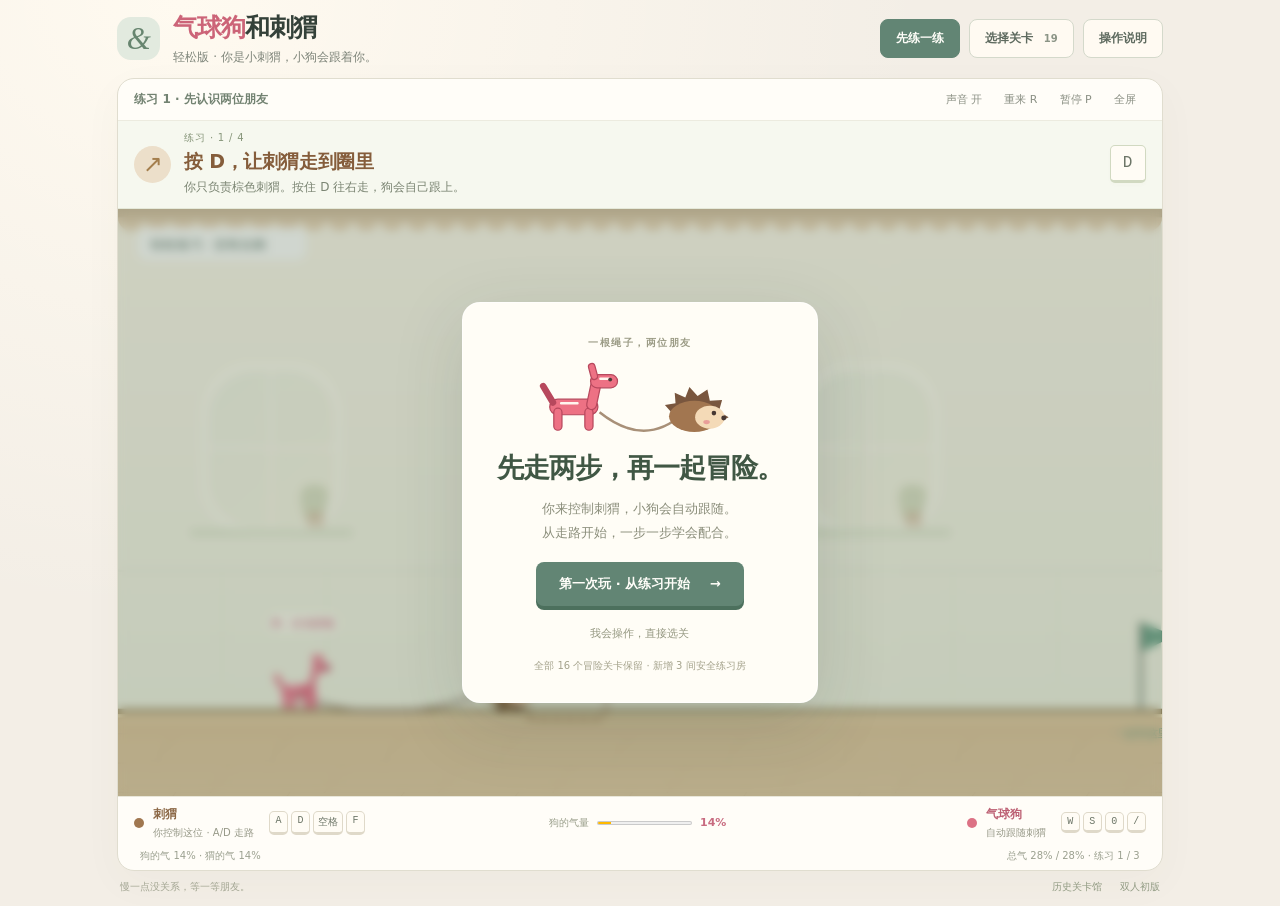
==== commit d2a1cde6: "Unify air exchange on W and S and remove Down control" ====
--- a/index.html
+++ b/index.html
@@ -19,6 +19,8 @@
 
 @media(max-width:620px){.main-tools button:last-child{display:inline-block}.stage>.overlay{position:fixed;inset:0;z-index:8}.stage>.overlay .card{max-width:calc(100vw - 32px);max-height:calc(100dvh - 32px);overflow:auto}}
 
+@media(max-width:620px){.touch{grid-template-columns:repeat(3,minmax(0,1fr))}}
+
 </style>
 </head>
 <body><main class="wrap">
@@ -26,17 +28,17 @@
 <section class="play-area" aria-label="游戏">
 <div class="roomline"><span id="roomName">准备一起出发</span><div class="tools"><button id="soundBtn" aria-pressed="true">声音 开</button><button id="restartBtn">重来 R</button><button id="pauseBtn">暂停 P</button><button id="focusBtn">全屏</button></div></div>
 <div class="mission" id="mission" data-who="pair"><div class="mission-mark" aria-hidden="true">↗</div><div class="mission-copy"><span id="missionStep">一次只学一步</span><h2 id="missionTitle">先认识两位朋友</h2><p id="missionAction">点击开始，在没有危险的练习房里熟悉操作。</p></div><div id="missionKeys" class="mission-keys"></div></div>
-<div class="stage" id="stage" tabindex="0" aria-label="A D 移动刺猬，空格跳，Shift 滚，F 操作；W 给狗气，S 放气，向下键倒灌，斜杠派狗操作，0 收绳">
+<div class="stage" id="stage" tabindex="0" aria-label="A D 移动刺猬，空格跳，Shift 滚，F 操作；W 给狗气，S 把狗的气还给刺猬，斜杠派狗操作，0 收绳">
 <canvas id="game" aria-label="气球狗和刺猬单人游戏画面"></canvas>
 <div class="overlay" id="start"><div class="card welcome"><span class="kicker">一根绳子，两位朋友</span><div class="welcome-friends" aria-hidden="true"><svg viewBox="0 0 280 94"><path d="M90 64Q145 108 192 66" fill="none" stroke="#a89078" stroke-width="3"/><g fill="#ed7184" stroke="#b7485d" stroke-width="1.5"><rect x="29" y="48" width="59" height="19" rx="10"/><rect x="34" y="59" width="10" height="27" rx="5"/><rect x="72" y="59" width="10" height="27" rx="5"/><rect x="77" y="24" width="12" height="37" rx="6" transform="rotate(12 83 42)"/><rect x="79" y="18" width="33" height="16" rx="8"/><rect x="78" y="4" width="8" height="20" rx="4" transform="rotate(-15 82 14)"/><path d="M33 52L21 32" stroke-width="8" stroke-linecap="round"/></g><path d="M43 53h20M91 23h10" stroke="#fff5ee" stroke-width="3" stroke-linecap="round"/><circle cx="103" cy="24" r="2.4" fill="#4d3b38"/><path d="M177 63l-7-8 13-2-1-13 13 6 5-13 10 11 12-8 3 14 15-1-4 14 12 7-13 7-54 2z" fill="#79563e"/><ellipse cx="206" cy="69" rx="31" ry="19" fill="#a27650"/><ellipse cx="225" cy="70" rx="18" ry="14" fill="#f4dab7"/><circle cx="230" cy="65" r="2.8" fill="#463732"/><circle cx="242" cy="71" r="3" fill="#463732"/><ellipse cx="221" cy="76" rx="4" ry="2.5" fill="#e99e99"/></svg></div><h2>先走两步，再一起冒险。</h2><p>你来控制刺猬，小狗会自动跟随。<br>从走路开始，一步一步学会配合。</p><button class="primary" id="startBtn">第一次玩 · 从练习开始 <span>→</span></button><button class="text-button" id="chooseStart">我会操作，直接选关</button><p class="small">全部 16 个冒险关卡保留 · 新增 3 间安全练习房</p></div></div>
 <div class="overlay" id="paused" hidden><div class="card"><span class="kicker">等一等朋友</span><h2>歇一下，再出发。</h2><p>按 P / Esc，或点击下面的按钮继续。</p><button class="primary" id="resumeBtn">继续同行</button></div></div>
 <div class="overlay" id="win" hidden><div class="card"><span class="kicker">一根绳子，两位朋友</span><h2 id="winTitle">两位都到了</h2><p id="winBody"></p><button class="primary" id="nextBtn">下一关 →</button><p class="small" id="winNext">Enter 下一关 · R 再试一次</p></div></div>
 </div>
-<div class="companions"><div class="companion hog"><span class="companion-dot"></span><div><strong>刺猬</strong><span id="hogState">稳稳走，别碰到狗</span></div><div class="compact-keys"><kbd>A</kbd><kbd>D</kbd><kbd>空格</kbd><kbd>F</kbd></div></div><div class="air"><span>狗的气量</span><meter id="airMeter" min="0" max="1" low=".32" high=".90" optimum=".78" value=".12"></meter><strong id="airText">12%</strong></div><div class="companion dog"><span class="companion-dot"></span><div><strong>气球狗</strong><span id="dogState">小小的，可以走</span></div><div class="compact-keys"><kbd>W</kbd><kbd>S</kbd><kbd>↓</kbd><kbd>/</kbd></div></div></div>
+<div class="companions"><div class="companion hog"><span class="companion-dot"></span><div><strong>刺猬</strong><span id="hogState">稳稳走，别碰到狗</span></div><div class="compact-keys"><kbd>A</kbd><kbd>D</kbd><kbd>空格</kbd><kbd>F</kbd></div></div><div class="air"><span>狗的气量</span><meter id="airMeter" min="0" max="1" low=".32" high=".90" optimum=".78" value=".12"></meter><strong id="airText">12%</strong></div><div class="companion dog"><span class="companion-dot"></span><div><strong>气球狗</strong><span id="dogState">小小的，可以走</span></div><div class="compact-keys"><kbd>W</kbd><kbd>S</kbd><kbd>0</kbd><kbd>/</kbd></div></div></div>
 <div class="status" id="status" role="status" aria-live="off"><span id="stateText">准备出发</span><span id="saveText">两位一直连着绳子</span></div>
-<div class="touch" aria-label="单人操作"><button data-code="KeyA">A 左走</button><button data-code="KeyD">D 右走</button><button data-code="Space">空格 跳</button><button data-code="ShiftLeft">Shift 滚</button><button data-code="KeyW">W 给狗气</button><button data-code="KeyS">S 放气</button><button data-code="ArrowDown">↓ 狗还气</button><button data-code="Digit0">0 收绳</button><button data-code="KeyF">F 刺猬操作</button><button data-code="Slash">/ 让狗帮忙</button></div>
+<div class="touch" aria-label="单人操作"><button data-code="KeyA">A 左走</button><button data-code="KeyD">D 右走</button><button data-code="Space">空格 跳</button><button data-code="ShiftLeft">Shift 滚</button><button data-code="KeyW">W 给狗气</button><button data-code="KeyS">S 给刺猬气</button><button data-code="Digit0">0 收绳</button><button data-code="KeyF">F 刺猬操作</button><button data-code="Slash">/ 让狗帮忙</button></div>
 </section>
-<aside class="help-panel" id="helpPanel" hidden><h2>先记住：你控制刺猬，小狗自动跟随</h2><div class="help-grid"><p><b>让刺猬动起来</b><br>A 向左，D 向右，空格跳。<br>按住 Shift 再走，就会缩成球滚动；F 操作身边的物品。</p><p><b>给小狗分气</b><br>W 给狗充气，S 放气。<br>↓ 用狗的气鼓大刺猬；0 按住收绳，松开放长。</p><p><b>需要狗帮忙时</b><br>按 / 派狗按按钮或贴墙，按住 / 做高处作业。<br>有苹果时狗会自动上座；再按 / 让它下来。</p></div><p class="help-note">复杂地形需要微调狗的位置时，可用 ← / →，↑ 让狗跳；普通走路不用管狗。经典篇 E 切换长短绳。R 重来，P 暂停。</p></aside>
+<aside class="help-panel" id="helpPanel" hidden><h2>先记住：你控制刺猬，小狗自动跟随</h2><div class="help-grid"><p><b>让刺猬动起来</b><br>A 向左，D 向右，空格跳。<br>按住 Shift 再走，就会缩成球滚动；F 操作身边的物品。</p><p><b>给小狗分气</b><br>W 把气给狗，S 把气还给刺猬。<br>气沿管子来回分，不会因为按 S 而丢掉；0 按住收绳，松开放长。</p><p><b>需要狗帮忙时</b><br>按 / 派狗按按钮或贴墙，按住 / 做高处作业。<br>有苹果时狗会自动上座；再按 / 让它下来。</p></div><p class="help-note">复杂地形需要微调狗的位置时，可用 ← / →，↑ 让狗跳；普通走路不用管狗。经典篇 E 切换长短绳。R 重来，P 暂停。</p></aside>
 <footer><span>慢一点没关系，等一等朋友。</span><a href="archive/index.html">历史关卡馆</a><a href="duo.html">双人初版</a></footer>
 <div class="level-panel overlay" id="levelPanel" hidden><section class="level-sheet" aria-label="选择关卡"><div class="sheet-title"><div><span class="kicker">每一间房，都留着</span><h2>想去哪里？</h2></div><button id="closeLevels" aria-label="关闭关卡选择">×</button></div><div class="chapters"><button id="practiceChapter" aria-pressed="true">先练一练 <span>3 间</span></button><button id="classicChapter">经典篇 <span>01–08</span></button><button id="memoChapter">房间篇 <span>09–16</span></button></div><nav class="levels" id="levels" aria-label="选关"></nav><p class="level-note">全部 19 关均为轻松版；原难度保存在历史关卡馆。<a href="archive/index.html">查看全部历史版本 →</a></p></section></div>
 </main>
@@ -171,7 +173,7 @@
   solids:[{x:-200,y:460,w:720,h:300},{x:830,y:240,w:700,h:400},{x:475,y:80,w:22,h:220}],
   carpets:[{x:170,y:460,w:265}],clingPaths:[[{x:450,y:445},{x:450,y:145},{x:1200,y:145}]],
   fans:[{x:510,y:120,w:325,h:420,dx:.15,dy:-1,p:1250}],pumps:[{x:215,y:460,cap:.88}],checkpoints:[],goal:{x:1215,y:160,w:100,h:80},
-  zones:[{x:0,title:'11 把气借给她，这次她会飞',hint:'按住 ↓ 倒灌。瘪狗在毛衣毯上走动蹭电，再 / 贴上灰色墙。'},
+  zones:[{x:0,title:'11 把气借给她，这次她会飞',hint:'按住 S 倒灌。瘪狗在毛衣毯上走动蹭电，再 / 贴上灰色墙。'},
    {x:420,title:'一只爬墙，一只借风',hint:'狗贴墙后会自己往上爬；按 D 让刺豚进入风道。电会慢慢消失。'},
    {x:790,title:'到台面再把气分回来',hint:'0 按住收绳，松开放长。狗到墙顶以后继续向右爬，刺猬落到台面。'}]},
  {name:'浴室 · 堵住排水口',memo:true,world:'bath',kind:'水位 / 限时撤离',width:1410,softSky:true,budget:.94,dogGas:.83,dogX:220,hogX:320,
@@ -191,14 +193,14 @@
  {name:'走廊 · 别吵醒猫',memo:true,world:'living',kind:'潜行 / 距离',width:1560,softSky:true,budget:.25,dogGas:.16,dogX:150,hogX:250,
   solids:[{x:-200,y:460,w:1960,h:300},{x:600,y:26,w:460,h:300}],
   cats:[{x:850,y:440,state:'sleep'}],carpets:[{x:400,y:460,w:750}],pumps:[{x:200,y:460,cap:.25}],checkpoints:[],goal:{x:1420,y:380,w:100,h:80},
-  zones:[{x:0,title:'14 每个动作，都有声音',hint:'先倒灌或 S 放扁狗，再进走廊。小心走，不要滚、跳、打气或喷气。'},
+  zones:[{x:0,title:'14 每个动作，都有声音',hint:'先按 S，把狗的气收回，再进走廊。小心走，不要滚、跳、打气或喷气。'},
    {x:520,title:'它爱抓气球，也怕刺猬',hint:'猫会追飘着的狗。靠刺猬近一点能挡猫，但贴得太近也会被扎。'},
    {x:1130,title:'把安静留到门外',hint:'出了走廊再充气。两位都到出口才算成功。'}]},
  {name:'厨房 · 滑轨节拍',memo:true,world:'kitchen',kind:'自动前进 / 反应',width:1720,softSky:true,budget:.84,dogGas:.74,dogX:220,hogX:220,dogY:145,hogY:432,
   solids:[{x:-200,y:480,w:400,h:300},{x:1470,y:460,w:500,h:300}],
   rail:{x:220,y:280,end:1510,speed:42,long:340,short:170},
-  railHazards:[{x:450,y:40,w:120,h:150,target:'dog',label:'收绳 ↓ 狗'}, {x:450,y:370,w:120,h:110,target:'hog',label:'收绳 ↑ 刺猬'},
-   {x:760,y:205,w:130,h:65,target:'dog',label:'放长 ↑ 狗'},{x:760,y:285,w:130,h:80,target:'hog',label:'放长 ↓ 刺猬'},
+  railHazards:[{x:450,y:40,w:120,h:150,target:'dog',label:'按 0 收绳 · 狗下降'}, {x:450,y:370,w:120,h:110,target:'hog',label:'按 0 收绳 · 刺猬上升'},
+   {x:760,y:205,w:130,h:65,target:'dog',label:'松开 0 · 狗上升'},{x:760,y:285,w:130,h:80,target:'hog',label:'松开 0 · 刺猬下降'},
    {x:1090,y:40,w:120,h:150,target:'dog',label:'再次收绳'},{x:1090,y:370,w:120,h:110,target:'hog',label:'同时吊高'}],
   checkpoints:[],goal:{x:1540,y:380,w:110,h:80},
   zones:[{x:0,title:'15 两端加起来，只有这么长',hint:'滑轮自动前进。0 按住收绳：狗下降、刺猬上升；松开则相反。'},
@@ -222,7 +224,7 @@
   zones:[{x:0,title:'先练一只，再练另一只',hint:'看画面上方，一次只学一个动作。这个房间没有尖刺。'}]},
  {name:'气和绳子怎么用',practice:true,lesson:'air',memo:true,world:'practice',kind:'练习 2 / 3',width:1250,softSky:true,budget:.84,dogGas:.14,dogX:170,hogX:350,
   solids:[{x:-200,y:460,w:1650,h:300}],objects:[{id:'give',type:'lesson',x:-1000,y:0},{id:'vent',type:'lesson',x:-1000,y:0},{id:'return',type:'lesson',x:-1000,y:0},{id:'reel',type:'lesson',x:-1000,y:0}],pumps:[{x:280,y:460,cap:.84}],checkpoints:[],goal:{x:1090,y:380,w:110,h:80,requires:['give','vent','return','reel']},
-  zones:[{x:0,title:'一根管子，两边分气',hint:'W 给狗气，S 放气，↓ 把气还给刺猬，0 按住收绳。跟着上方提示做。'}]},
+  zones:[{x:0,title:'一根管子，两边分气',hint:'W 给狗气，S 把气还给刺猬，0 按住收绳。跟着上方提示做。'}]},
  {name:'苹果和各自的操作',practice:true,lesson:'apple',memo:true,world:'practice',kind:'练习 3 / 3',width:1320,softSky:true,budget:.24,dogGas:.14,dogX:150,hogX:260,
   solids:[{x:-200,y:460,w:1720,h:300}],apples:[{x:365,y:447}],objects:[{id:'lamp',type:'lamp',x:725,y:378,apples:1,duration:1.1,label:'狗 / 关掉台灯'},{id:'fridge',type:'fridge',x:980,y:420,label:'刺猬 F 打开冰箱'}],checkpoints:[],goal:{x:1170,y:380,w:110,h:80,requires:['lamp','fridge']},
   zones:[{x:0,title:'靠近就能坐，操作各管各',hint:'先用刺猬滚过苹果，再让狗靠近。苹果会自动托住小狗。'}]}
@@ -232,11 +234,11 @@
 const BASE_LEVELS=JSON.parse(JSON.stringify(LEVELS));
 for(let i=0;i<LEVELS.length;i++){
  const l=JSON.parse(JSON.stringify(BASE_LEVELS[i]));LEVELS[i]=l;
- l.easy=true;l.softSky=true;l.easyNotes=['安全天花板','充气安全阀','更宽的操作范围'];
+ l.easy=true;l.softSky=true;l.leak=0;l.easyNotes=['安全天花板','充气安全阀','更宽的操作范围'];
  l.easyTuning={big:.45,rollTrigger:85,appleReach:44,seatReach:108,seatAir:.35,interaction:105,workReach:90,workSpeed:24,staticGain:1.1,staticDecay:.012,clingSpeed:145};
  l.goal.w+=35;
  // Widen floor tunnels without changing the floor or the room's route.
- for(const s of l.solids)if(s.y<=26&&s.h>330){s.h-=24;l.easyNotes.push('矮洞增高 24 像素');}
+ for(const s of l.solids)if(s.y<=26&&s.h>330){const cx=s.x+s.w/2,floor=Math.min(...l.solids.filter(q=>q.y>300&&q!==s&&cx>=q.x&&cx<=q.x+q.w).map(q=>q.y));s.h=Number.isFinite(floor)?Math.min(s.h,floor-70-s.y):s.h-24;l.easyNotes.push('矮洞可让鼓大的刺猬缩球通过');}
  for(const b of l.beds||[]){const center=b.x+b.w/2;b.w=Math.max(75,Math.round(b.w*.65));b.x=center-b.w/2;b.h=Math.round(b.h*.38);l.easyNotes.push('刺丛更短、更低');}
  for(const p of l.switches||[]){
   if(!p.type.startsWith('dog')){const center=p.x+p.w/2;p.w+=40;p.x=center-p.w/2;}
@@ -321,7 +323,7 @@
 
 // Physical single-player keys map to the simulation's established action names.
 const PLAYER_KEYS={KeyA:'ArrowLeft',KeyD:'ArrowRight',Space:'ArrowUp',ArrowLeft:'KeyA',ArrowRight:'KeyD',ArrowUp:'Space'};
-function setPlayerHeld(code,source,on){setHeld(PLAYER_KEYS[code]||code,source,on);}
+function setPlayerHeld(code,source,on){if(code==='ArrowDown')return;setHeld(PLAYER_KEYS[code]||code,source,on);}
 const companion={enabled:true,level:-1,jumpDelay:0,jumpTime:0};
 function prepareCompanion(dt){
  if(companion.level!==idx){companion.level=idx;companion.jumpDelay=companion.jumpTime=0;}
@@ -362,7 +364,7 @@
 function start(){started=true;paused=false;document.getElementById('pauseBtn').textContent='暂停 P';startEl.hidden=true;pauseEl.hidden=true;initAudio();stageEl.focus({preventScroll:true});}
 function togglePause(force){if(!started||win)return;paused=force??!paused;clearHeld();pauseEl.hidden=!paused;document.getElementById('pauseBtn').textContent=paused?'继续 P':'暂停 P';setJet(false);if(!paused){initAudio();stageEl.focus({preventScroll:true});}}
 function toggleSound(){muted=!muted;if(ac&&master)master.gain.value=muted?0:.32;document.getElementById('soundBtn').textContent=muted?'声音 关':'声音 开';document.getElementById('soundBtn').setAttribute('aria-pressed',String(!muted));}
-const gameKeys=['KeyA','KeyD','KeyW','KeyS','KeyE','KeyF','Space','ArrowLeft','ArrowRight','ArrowUp','ArrowDown','ShiftLeft','ShiftRight','Slash','NumpadDivide','Digit0','Numpad0'];
+const gameKeys=['KeyA','KeyD','KeyW','KeyS','KeyE','KeyF','Space','ArrowLeft','ArrowRight','ArrowUp','ShiftLeft','ShiftRight','Slash','NumpadDivide','Digit0','Numpad0'];
 addEventListener('keydown',e=>{
  const k=e.code;if(gameKeys.includes(k))e.preventDefault();
  if(k==='KeyP'||k==='Escape'){if(!e.repeat)togglePause();return;}
@@ -442,7 +444,7 @@
  if(pressed('KeyE')){ropeShort=!ropeShort;sGrab();}
  if(pressed('Slash','NumpadDivide'))interact();if(pressed('KeyF'))say('F 只操作附近物品；W 给狗气，Shift 滚压铜色机关。');
  updateTransfer(dt);updateDogTask(dt);
- const move=(held('ArrowRight')?1:0)-(held('ArrowLeft')?1:0),ix=move,dogIx=(held('KeyD')?1:0)-(held('KeyA')?1:0),inflate=held('KeyW'),deflate=held('KeyS');
+ const move=(held('ArrowRight')?1:0)-(held('ArrowLeft')?1:0),ix=move,dogIx=(held('KeyD')?1:0)-(held('KeyA')?1:0),inflate=held('KeyW')&&!held('KeyS'),deflate=held('KeyS')&&!held('KeyW');
  const shiftHeld=held('ShiftLeft','ShiftRight'),wasJet=hog.jet;
  const wantBall=shiftHeld&&hog.ground;
  if(wantBall&&!hog.ball){hog.ball=true;hog.y+=2*hogScale();sCurl();}
@@ -466,13 +468,11 @@
  for(const p of switches)if(p.type==='hogRoll'&&!p.latched&&hog.ground&&hog.ball&&Math.abs(hog.vx)>(L.easyTuning?.rollTrigger??140)&&hog.x>p.x-3&&hog.x<p.x+p.w+3&&Math.abs(hog.y+hh-p.y)<5)pressSwitch(p);
  hog.blow=inflate&&!deflate;
  if(dog.state==='ok'){
-  if(inflate&&!deflate)setAir(L.easy?Math.max(dog.air,Math.min(.82,dog.air+.23*dt)):dog.air+.23*dt);
-  if(deflate&&!hog.returnAir)setAir(dog.air-.50*dt);
   if(hog.jet)setAir(dog.air-.06*dt);
   for(const z of heat)if(inRect(dog.x,dog.y,z))setAir(dog.air+z.k*dt);
   setAir(dog.air-(L.leak??.003)*dt);
   if(L.easy&&dog.air>.94){setAir(.94);dog.relief=.3;}else if(dog.air>1){pop('over');}
- }else if(inflate&&!deflate){hog.revive+=dt;if(hog.revive>.85)revive();}else hog.revive=Math.max(0,hog.revive-dt*1.5);
+ }else if(inflate&&!deflate){hog.revive+=dt;if(hog.revive>.85){hog.storedAir=Math.max(0,(hog.storedAir||0)-.12);setBloat(clamp(hog.storedAir*1.8,0,1));revive();}}else hog.revive=Math.max(0,hog.revive-dt*1.5);
  pumpClock-=dt;
  if(inflate&&!deflate&&pumpClock<=0){pumpClock=.32;noise(.12,.12,'bandpass',600,1200);const a=anchor();puff(a.x,a.y,2,'#fffaf5');}
  hog.jet=hog.jet&&dog.state==='ok'&&dog.air>.08;
@@ -480,7 +480,7 @@
  if(hog.jet&&!wasJet)noise(.1,.12,'bandpass',650,1600);
  hog.jetClock-=dt;
  if(hog.jet&&hog.jetClock<=0){hog.jetClock=.025;for(let i=0;i<2;i++)parts.push({x:hog.x-hog.jetDir*22,y:hog.y+3+(Math.random()-.5)*5,vx:-hog.jetDir*(130+Math.random()*110)+hog.vx*.2,vy:(Math.random()-.5)*35,life:.2+Math.random()*.1,max:.3,col:i?'#d6edf2':'#fff5db',sz:3+Math.random()*3,rot:0,vr:0,round:true});}
- setJet(hog.jet||(deflate&&dog.state==='ok'&&dog.air>.02));
+ setJet(hog.jet);
  // The dog trails the walker; above the floating threshold it moves overhead.
  const flying=dog.state==='ok'&&dog.air>.38;
  const overhead=clamp((hog.y-dog.y-(dog.vy>15?150:55))/65,0,1);
@@ -519,7 +519,7 @@
   if(d>ropeLen-2)hog.taut=true;if(d<=ropeLen||d<.001)break;
   const q=route[1],p=route[route.length-2],dn=Math.hypot(q.x-a.x,q.y-a.y)||1,hn=Math.hypot(p.x-hog.x,p.y-(hog.y-10))||1;
   const nx=(q.x-a.x)/dn,ny=(q.y-a.y)/dn,hx=(p.x-hog.x)/hn,hy=(p.y-(hog.y-10))/hn;
-  const wd=dock?0:(dog.state==='ok'?1:1.6),wh=1/(MH*(1+(hog.bloat||0)*4)),corr=Math.min(d-ropeLen,25)/(wd+wh);
+  const wd=dock?0:(dog.state==='ok'?1:1.6),wh=1/(MH*(1+(hog.bloat||0)*(L.easy ? .8 : 4))),corr=Math.min(d-ropeLen,25)/(wd+wh);
   dog.x+=nx*corr*wd;dog.y+=ny*corr*wd;hog.x+=hx*corr*wh;hog.y+=hy*corr*wh;
   const vr=-dog.vx*nx-dog.vy*ny-hog.vx*hx-hog.vy*hy;
   if(vr>0){const j=vr/(wd+wh);dog.vx+=nx*j*wd;dog.vy+=ny*j*wd;hog.vx+=hx*j*wh;hog.vy+=hy*j*wh;}
@@ -555,7 +555,7 @@
 function syncHUD(){
  if(L?.memo&&memo){syncMemoHUD();return;}
  airMeter.value=dog.state==='ok'?clamp(dog.air,0,1):0;airText.textContent=`${Math.round(airMeter.value*100)}%`;
- stateText.textContent=win?'两位都到了！':hurt>0?'回蓝旗，重新接应':dog.state==='skin'?`${dog.lastPop} · W 吹回来`:noticeTime>0?interactNotice:hog.backflow?'倒灌中：狗变小，刺猬变大':hog.returnAir?'把气还给狗：刺猬缩小':dog.docked?`狗留在 ${device(dog.docked)?.letter} · / 叫回来`:dog.task?'狗正在行动 · W/S 调气量 · / 取消':hog.jet?'喷气中 · W 补气':hog.bloat>.05?`刺猬体型 ${Math.round(hog.bloat*100)}% · S 还气`:'A/D 控制刺猬 · 狗自动跟随 · ↓ 倒灌气';
+ stateText.textContent=win?'两位都到了！':hurt>0?'回蓝旗，重新接应':dog.state==='skin'?`${dog.lastPop} · W 吹回来`:noticeTime>0?interactNotice:hog.backflow?'倒灌中：狗变小，刺猬变大':hog.returnAir?'W 给狗气：刺猬缩小':dog.docked?`狗留在 ${device(dog.docked)?.letter} · / 叫回来`:dog.task?'狗正在行动 · W/S 调气量 · / 取消':hog.jet?'喷气中 · W 补气':hog.bloat>.05?`刺猬体型 ${Math.round(hog.bloat*100)}% · W 给狗气可缩小`:'A/D 控制刺猬 · W 给狗气 · S 给刺猬气';
  saveText.textContent=`${ropeShort?'短绳':'长绳'} · ${devicesSummary()}`;syncExperience();
 }
 function effects(dt){for(const p of parts){p.vy+=(p.round?-30:600)*dt;p.x+=p.vx*dt;p.y+=p.vy*dt;p.life-=dt;p.rot+=p.vr*dt;}parts=parts.filter(p=>p.life>0);for(const t of texts){t.y-=26*dt;t.life-=dt;}texts=texts.filter(t=>t.life>0);shake=Math.max(0,shake-dt);}
@@ -584,9 +584,9 @@
  if(dog.task){dog.task=null;dog.taskTarget=null;dog.fContext=true;say('取消这次行动，狗回来跟随。');return;}
  const p=availableDogAction();
  if(p){dog.fContext=true;if(dog.state!=='ok'){say('先 W 把狗吹回来。');return;}if(ropeShort&&Math.hypot(p.x-hog.x,p.y-hog.y)>140){say('目标够得着，但绳子太短：E 放长，再按 /。');return;}
-  dog.task={id:p.id,step:0,clock:0};say(p.flatOK?'狗出发走高窗。到窄缝前用 S 放扁，风管会托着它。':'狗出发。你继续控制刺猬，W / S 仍能调它的气量。');return;
- }
- say('↓ 把狗的气给刺猬；S 把刺猬缩小。');
+  dog.task={id:p.id,step:0,clock:0};say(p.flatOK?'狗出发走高窗。到窄缝前按 S 收回气，让狗变瘪，风管会托着它。':'狗出发。你继续控制刺猬，W / S 仍能调它的气量。');return;
+ }
+ say('W 把气给狗；S 把狗的气还给刺猬。');
 }
 function updateDogTask(dt){
  dog.taskTarget=null;
@@ -600,11 +600,13 @@
 }
 function updateTransfer(dt){
  hog.backflow=false;hog.returnAir=false;
- if(held('Slash','NumpadDivide'))dog.fClock=(dog.fClock||0)+dt;else{dog.fClock=0;dog.fContext=false;}
- if(held('ArrowDown')&&dog.state==='ok'&&dog.air>.06&&(hog.bloat||0)<1){
-  const amount=Math.min(.28*dt,dog.air-.06,(1-(hog.bloat||0))/1.8);if(amount>0&&setBloat((hog.bloat||0)+amount*1.8)){setAir(dog.air-amount);hog.backflow=true;stats.transfer+=amount;}
- }
- if(held('KeyS')&&(hog.bloat||0)>0){const amount=Math.min(.8*dt,hog.bloat);setBloat(hog.bloat-amount);if(dog.state==='ok')setAir(dog.air+amount*.3);hog.returnAir=true;}
+ const toDog=held('KeyW')&&!held('KeyS'),toHog=held('KeyS')&&!held('KeyW');
+ let stored=hog.storedAir??(hog.bloat||0)/1.8;
+ if(dog.state==='ok'){
+  if(toDog){const before=dog.air;setAir(L.easy?Math.max(before,Math.min(.82,before+.23*dt)):before+.23*dt);const amount=Math.max(0,dog.air-before),used=Math.min(stored,amount);stored-=used;hog.returnAir=used>0;}
+  if(toHog){const before=dog.air;setAir(Math.max(0,before-.34*dt));const amount=before-dog.air;stored+=amount;hog.backflow=amount>0;stats.transfer+=amount;}
+ }
+ hog.storedAir=stored;setBloat(clamp(stored*1.8,0,1));
 }
 function devicesSummary(){const t=switches.find(p=>p.remaining>0);if(t)return `${t.letter} ${t.remaining.toFixed(1)} 秒`;if(dog.task)return'狗正在行动 · / 取消';if(hog.backflow)return`倒灌中 · 体型 ${Math.round((hog.bloat||0)*100)}%`;return switches.map(p=>`${p.letter}${p.on?'●':'○'}`).join('  ')||'风 / 温度 / 绳长';}
 function updateDevices(dt){
@@ -674,7 +676,7 @@
  if(dog.seatOptOut&&memo.stack){dog.seatOptOut=false;say('小狗准备重新上座，停稳等它靠近。');return;}
  if(dog.cling){dog.cling=null;dog.inv=.2;say('松开静电，重新受风和重力影响。');return;}
  const cling=nearestCling();if(dog.air<.16&&dog.charge>.08&&cling&&cling.d<60){dog.cling={path:cling.j,s:cling.s};dog.riding=false;dog.vx=dog.vy=0;say('贴住了。小狗会自己往上爬，/ 让它松开；电量会减少。');return;}
- memo.slashContext=false;say('↓ 把气给刺猬。狗会自己跟随；带电墙边按 / 让它贴住。');
+ memo.slashContext=false;say('S 把气还给刺猬。狗会自己跟随；带电墙边按 / 让它贴住。');
 }
 function memoPigAction(){
  memo.pigContext=false;
@@ -695,10 +697,9 @@
  const before=memoTotalAir();hog.blow=false;hog.backflow=false;hog.returnAir=false;memo.ventThrust=false;
  const pump=(L.pumps||[]).find(p=>Math.hypot(hog.x-p.x,hog.y-(p.y-15))<75);
  if(held('KeyF')&&memo.pigContext&&pump){const q=Math.min(.24*dt,Math.max(0,pump.cap-memoTotalAir()));hog.gas+=q;memo.noise=Math.max(memo.noise,.9);}
- if(held('KeyW')&&dog.state==='ok'){const q=Math.min(hog.gas,.28*dt,Math.max(0,(L.easy ? .82/dog.temp : 1.05)-dog.gas));hog.gas-=q;dog.gas+=q;hog.blow=q>0;if(q>0)memo.noise=Math.max(memo.noise,.8);}
+ if(held('KeyW')&&!held('KeyS')&&dog.state==='ok'){const q=Math.min(hog.gas,.28*dt,Math.max(0,(L.easy ? .82/dog.temp : 1.05)-dog.gas));hog.gas-=q;dog.gas+=q;hog.blow=q>0;if(q>0)memo.noise=Math.max(memo.noise,.8);}
  if(held('Slash','NumpadDivide'))memo.slashClock+=dt;else{memo.slashClock=0;memo.slashContext=false;memo.work=null;}
- if(held('ArrowDown')&&dog.state==='ok'){const q=Math.min(dog.gas,.33*dt,1-hog.gas);dog.gas-=q;hog.gas+=q;hog.backflow=q>0;}
- if(held('KeyS')&&dog.state==='ok'){const q=Math.min(dog.gas,.34*dt);dog.gas-=q;stats.spent+=q;memo.ventThrust=q>0;if(q>0)memo.noise=Math.max(memo.noise,.9);}
+ if(held('KeyS')&&!held('KeyW')&&dog.state==='ok'){const q=Math.min(dog.gas,.33*dt,1-hog.gas);dog.gas-=q;hog.gas+=q;hog.backflow=q>0;}
  if(dog.state==='skin'&&held('KeyW')&&hog.gas>.045){hog.revive+=dt;if(hog.revive>.7){dog.state='ok';dog.gas=Math.min(.12,hog.gas);hog.gas-=dog.gas;dog.inv=1;dog.lastPop='';hog.revive=0;}}
  const oldHalf=hogHalf();hog.bloat=clamp((hog.gas-.16)/.64,0,1);if(hog.ground)hog.y-=hogHalf()-oldHalf;
  let temp=1;for(const z of heat)if(inRect(dog.x,dog.y,z)&&(!z.until||!memoObj(z.until)?.done)&&(!z.when||memoObj(z.when)?.done))temp=z.temp??1;
@@ -985,12 +986,12 @@
  const at=(x,y=440,w=60,h=45)=>({x,y,w,h});
  const task=(title,action,keys,who='hog',target=null,step=1,total=3)=>guide(title,action,keys,who,target,step,total);
  const exit=()=>task('往右走，到绿色旗子旁','按住 D 往右走。狗会自己跟着你；两位到旗子旁就过关。',['D'],'hog',at(L.goal.x+L.goal.w-24,L.goal.y+L.goal.h-40,55,80),3,3);
- const grow=()=>!experience.backflowReady?task('先按 W，把狗充到 80%','停下来，按住 W。气量到 80% 左右，松开 W，再看下一步。',['W'],'dog',at(dog.x,dog.y-30,75,80)):task('松开 W，按住 ↓ 鼓大刺猬','只按住向下方向键 ↓，把狗的气给刺猬。等提示变成走路后松开。',['↓'],'hog',at(hog.x,hog.y,85,85));
+ const grow=()=>!experience.backflowReady?task('先按 W，把狗充到 80%','停下来，按住 W。气量到 80% 左右，松开 W，再看下一步。',['W'],'dog',at(dog.x,dog.y-30,75,80)):task('松开 W，按住 S 鼓大刺猬','只按住S 键，把狗的气给刺猬。等提示变成走路后松开。',['S'],'hog',at(hog.x,hog.y,85,85));
  const apples=()=>!memo.stack?task('先捡地上的苹果','同时按住 Shift 和 D，滚到圈出的苹果旁。捡到以后松开两个键。',['Shift','D'],'hog',at(memo.apples[0]?.x??hog.x+60,445,35,35),1,L.practice?6:4):task('停下来，等狗坐上苹果','松开 A、D 和 Shift。狗会自己走过来、坐上苹果，不用按键。',[],'dog',at(hog.x,memoSeatY(),65,70),2,L.practice?6:4);
  if(win)return task('过关了！','点「下一关」继续，或点「选择关卡」回去练习。',[],'hog');
  if(hurt>0)return task('碰到危险了，马上回安全处','等一下，会自动重新开始。按 R 也可以立刻重来。',['R']);
  if(dog.state==='skin')return task('狗破了，先把它吹回来',L.memo&&hog.gas<.05?'按 R 重来。这次少放一点气，留些气救狗。':'停下来，按住 W，直到粉色小狗重新鼓起来。',['W'],'dog',at(dog.x,dog.y,65,50));
- if(dog.air>.89)return task('气有点满，先放一点','松开 W，按住 S。气量降到 80% 以下就松开；安全阀会帮你避免充爆。',['S'],'dog',at(dog.x,dog.y,75,80));
+ if(dog.air>.89)return task('气有点满，先还一点气','松开 W，按住 S，把气还给刺猬。狗的气量降到 80% 以下就松开；安全阀会帮你避免充爆。',['S'],'dog',at(dog.x,dog.y,75,80));
  if(L.practice){
   if(L.lesson==='move'){
    if(!memoObj('walkHog').done)return task('按 D，让刺猬走到圈里','你只负责棕色刺猬。按住 D 往右走，狗会自己跟上。',['D'],'hog',at((L.hogX??360)+(L.lessonWalk??75)+12),1,4);
@@ -999,11 +1000,10 @@
    return{...exit(),step:4,total:4};
   }
   if(L.lesson==='air'){
-   if(!memoObj('give').done)return task('按住 W，把狗充大','按住 W。气量到 39% 就松开；画面下方能看到百分比。',['W'],'dog',at(dog.x,dog.y-40,70,75),1,5);
-   if(!memoObj('vent').done)return task('按住 S，把狗放小','先松开 W，再按住 S。气量降到 23% 就松开。',['S'],'dog',at(dog.x,dog.y,70,75),2,5);
-   if(!memoObj('return').done)return task('按住 ↓，把气还给刺猬','用键盘右边的向下方向键 ↓。狗会缩小，刺猬会鼓大。',['↓'],'hog',at(hog.x,hog.y,80,75),3,5);
-   if(!memoObj('reel').done)return task('按住数字 0，把绳子收短','按住数字键 0 一小会儿。两位靠近后松开，绳子会重新变长。',['0'],'hog',at((hog.x+dog.x)/2,(hog.y+dog.y)/2,70,70),4,5);
-   return{...exit(),step:5,total:5};
+   if(!memoObj('give').done)return task('按住 W，把气给小狗','按住 W。狗变大、刺猬变小；狗的气量到 39% 就松开。',['W'],'dog',at(dog.x,dog.y-40,70,75),1,4);
+   if(!memoObj('return').done)return task('按住 S，把气还给刺猬','松开 W，再按住 S。狗的气量到 10% 以下就松开；气都留在刺猬身上。',['S'],'hog',at(hog.x,hog.y,80,75),2,4);
+   if(!memoObj('reel').done)return task('按住数字 0，把绳子收短','按住数字键 0 一小会儿。两位靠近后松开，绳子会重新变长。',['0'],'hog',at((hog.x+dog.x)/2,(hog.y+dog.y)/2,70,70),3,4);
+   return{...exit(),step:4,total:4};
   }
   if(!memoObj('lamp').done){if(!memo.stack||!dog.riding)return apples();if(Math.abs(hog.x-725)>40)return task('按 D，把狗送到灯下面','按住 D 慢慢走，到圈出的灯下面停住。不要跳，也不要滚。',['D'],'hog',at(725),3,6);return task('停住，按住 / 关灯','松开 A 和 D，按住键盘的 /。灯下面的小条填满后松开。',['/'],'dog',at(725,378,55,60),4,6);}
   if(!memoObj('fridge').done){if(dog.riding)return task('按一下 /，让狗下来','灯已经关好了。按一下 / 让狗下座，再按 D 走向冰箱。',['/'],'dog',at(dog.x,dog.y,60,60),5,6);return task('按 D 走到冰箱旁，再按 F','先走到圈出的冰箱旁边，停住，按一下 F 开启冷气。',['D','F'],'hog',at(980,400,75,115),5,6);}
@@ -1012,8 +1012,8 @@
  if(!L.memo){
   const pin=switches.find(p=>p.type==='hogRoll'&&!p.latched&&(!p.requires||p.requires.every(powered)));
   const p=switches.find(p=>p.type.startsWith('dog')&&!p.latched&&!switches.some(q=>q.latched&&q.requires?.includes(p.id))&&(!p.requires||p.requires.every(powered)));
-  if(dog.task)return task('狗正在去按粉色按钮',device(dog.task.id)?.flatOK&&dog.task.step>0?'按住 S，把狗放扁。狗会自己钻过上面的窄缝。':'先停住。狗会自己去按钮；暂时不要再按 /。',device(dog.task.id)?.flatOK&&dog.task.step>0?['S']:[],'dog',at(dog.taskTarget?.x??dog.x,dog.taskTarget?.y??dog.y,55,60));
-  const dock=device(dog.docked);if(dock&&(dog.air<(dock.minAir??.04)||dog.air>(dock.maxAir??1)))return task('先调整狗的气量，按钮才会通电',`只按住 ${dog.air>(dock.maxAir??1)?'S 放气':'W 充气'}，把气量调到 ${Math.round((dock.minAir??.12)*100)}%–${Math.round((dock.maxAir??1)*100)}% 之间。`,[dog.air>(dock.maxAir??1)?'S':'W'],'dog',at(dog.x,dog.y,70,75));
+  if(dog.task)return task('狗正在去按粉色按钮',device(dog.task.id)?.flatOK&&dog.task.step>0?'按住 S，把气还给刺猬，让狗变瘪。狗会自己钻过上面的窄缝。':'先停住。狗会自己去按钮；暂时不要再按 /。',device(dog.task.id)?.flatOK&&dog.task.step>0?['S']:[],'dog',at(dog.taskTarget?.x??dog.x,dog.taskTarget?.y??dog.y,55,60));
+  const dock=device(dog.docked);if(dock&&(dog.air<(dock.minAir??.04)||dog.air>(dock.maxAir??1)))return task('先调整狗的气量，按钮才会通电',`只按住 ${dog.air>(dock.maxAir??1)?'S 还气':'W 充气'}，把气量调到 ${Math.round((dock.minAir??.12)*100)}%–${Math.round((dock.maxAir??1)*100)}% 之间。`,[dog.air>(dock.maxAir??1)?'S':'W'],'dog',at(dog.x,dog.y,70,75));
   if(dog.docked&&pin)return task('狗撑着门，你滚到铜踏板上','同时按住 Shift 和 D，滚过圈出的铜色踏板。看到它亮绿灯就松开。',['Shift','D'],'hog',at(pin.x+pin.w/2,pin.y-8,pin.w+12,35),2,4);
   const sync=charges.find(q=>!q.done),plate=sync?.all.map(device).find(q=>q?.type==='hogPlate');
   if(dog.docked&&plate)return task('站到铜踏板中央，别动','按 D 走到圈出的铜盘中央，松开所有键，等进度条填满。',['D'],'hog',at(plate.x+plate.w/2,plate.y,plate.w,35));
@@ -1024,7 +1024,7 @@
   const bed=(L.beds||[]).find(b=>hog.x<b.x+b.w+40&&hog.x>b.x-250);
   if(bed){if(hog.y+hogHalf()>bed.base-bed.h-12)return task('先停住，让狗把刺猬吊过刺尖','停在刺丛前。按住 0 收绳，再按 W 充气；刺猬的脚高过尖刺后松开 W。',['0','W'],'hog',at(hog.x,bed.base-bed.h-55,65,70));return task('保持高度，按 D 越过刺丛','继续按住 0，再按 D 往右。过完整片绿色刺丛后，再松开 0。',['0','D'],'hog',at(bed.x+bed.w/2,bed.base-bed.h-45,bed.w,70));}
   const tunnel=statics.find(q=>q.y<=26&&q.y+q.h>360&&hog.x<q.x+q.w&&hog.x>q.x-230);
-  if(tunnel)return task('把狗放扁，刺猬滚过矮洞','先按 S 把狗放到 0%，再按住 Shift 和 D 滚进洞。狗会跟上。',['S','Shift','D'],'hog',at(tunnel.x+tunnel.w/2,tunnel.y+tunnel.h+14,tunnel.w,30));
+  if(tunnel)return task('把狗放扁，刺猬滚过矮洞','先按 S 把狗的气收回，再按住 Shift 和 D，让刺猬缩球滚进洞。狗会跟上。',['S','Shift','D'],'hog',at(tunnel.x+tunnel.w/2,tunnel.y+tunnel.h+14,tunnel.w,30));
   if(pin&&Math.abs(pin.x-hog.x)<250)return task('滚过铜踏板，把门固定住','同时按住 Shift 和 D，滚过圈出的铜盘；亮绿灯后松开 Shift。',['Shift','D'],'hog',at(pin.x+pin.w/2,pin.y,pin.w,35));
   const wall=walls.find(q=>q.alive&&q.x-hog.x<230&&q.x>hog.x);
   if(wall){if(wall.heavy&&hog.bloat<(L.easyTuning?.big??.65))return grow();return task('Shift + D，滚动撞开这堵墙','同时按住 Shift 和 D，朝圈出的墙滚过去。',['Shift','D'],'hog',at(wall.x,Math.min(400,wall.y+wall.h-45),wall.w+15,85));}
@@ -1033,13 +1033,13 @@
   return exit();
  }
  if(idx===8)return dog.riding?task('只按 D，慢慢驮狗过图钉','按住 D 往右走。不要跳，也不要按 Shift；狗会坐在苹果上。',['D'],'hog',at(1170),3,4):apples();
- if(idx===9){const lamp=memoObj('lamp');if(lamp.done){if(dog.riding)return task('按 / 让狗下来，再过右边矮洞','按一下 /。接着按 S 放气，按住 Shift 和 D 滚过矮洞。',['/'],'dog',at(dog.x,dog.y,60,60));return task('Shift + D，滚过右边的矮洞','狗保持小小的，自动跟着你。按住 Shift 和 D 从洞下通过。',['Shift','D'],'hog',at(1080,445,160,30));}if(memo.stack<lamp.apples)return task(`先捡 ${lamp.apples} 个苹果`,`同时按住 Shift 和 D，捡到 ${lamp.apples} 个苹果后松开 Shift；多捡一个也没关系。`,['Shift','D'],'hog',at(memo.apples[0]?.x??360,445,35,35));if(!dog.riding)return apples();if(Math.abs(hog.x-lamp.x)>40)return task('按 D，把狗送到灯下面','慢慢走到圈出的灯下面，松开 D 停住。不要跳或滚。',['D'],'hog',at(lamp.x));return task('停住，按住 / 拧掉灯泡','刺猬站稳以后，按住 /，直到灯下方的小进度条填满。',['/'],'dog',at(lamp.x,lamp.y,55,60));}
- if(idx===10){if(dog.air>.12)return task('按住 ↓，先把小狗放瘪','停下来，按住向下方向键 ↓。狗的气量到 12% 以下就松开；刺猬会同时鼓大。',['↓'],'hog',at(hog.x,hog.y,85,85));if(!dog.cling&&dog.charge<.15)return task('按 D 慢慢走，让狗蹭过紫色地毯','狗会自己跟着你，在紫色地毯上蹭出静电。先别跳。',['D'],'hog',at(400));if(!dog.cling&&(nearestCling()?.d??999)>55)return task('继续按 D，等狗走到灰墙脚下','慢慢往右走。等小狗跟到灰色墙旁边，再按 /。',['D'],'hog',at(575));if(!dog.cling)return task('按一下 /，让狗贴住灰色墙','到灰色墙脚附近，按一下 /。狗会自己往上爬。',['/'],'dog',at(450,410,40,75));return task('按 D，进入风里并落上右边台面','狗会自己沿墙爬。你按 D，让鼓大的刺猬借风上去。',['D'],'hog',at(880,215,80,70));}
- if(idx===11){if(hog.bloat<(L.easyTuning?.big??.65)&&!hog.plugged)return task('按住 ↓，先让刺猬鼓大','按住 ↓，直到刺猬鼓成大圆球。留一点气在狗身上。',['↓'],'hog',at(hog.x,hog.y,85,80));if(!memo.water.plugged&&memo.water.y>320)return task('走到排水口，再按 F 堵住','按 D 到圈出的排水口旁边，停住，按一下 F。',['D','F'],'hog',at(630,492,70,25));if(memo.water.plugged&&memo.water.y>190)return task('现在不要动，等水涨上去','松开所有键。刺猬正在堵水，狗会浮起来；水涨好后提示会变。',[],'hog',at(630,470,75,55));if(hog.plugged)return task('按一下 F，松开排水口','狗已往右边游。按 F 松开塞子，然后按 D 往右走。',['F'],'hog',at(630,470,75,55));return task('按 D，赶快上右边的平台','水正在退。按住 D 往右；刺猬上不去时，短按住 0 收绳。',['D','0'],'hog',at(1020,L.solids[1].y-30,100,65));}
- if(idx===12){const cage=memoObj('cage');if(!cage.done){if(hog.bloat<(L.easyTuning?.big??.65))return task('按 ↓，让刺猬的刺变长','按住 ↓ 把气给刺猬，等身体明显鼓大后松开。',['↓'],'hog',at(hog.x,hog.y,85,85));return task('走近鸟笼左边，按 F 扎气球锁','按 D 走到鸟笼左边圈出的空地，停住，按一下 F。',['D','F'],'hog',at(cage.x-65,440,60,55));}if(cage.key)return task('走到金钥匙旁，自动捡起来','等钥匙落地，按 D 走近它；不需要按 F。',['D'],'hog',at(cage.key.x,cage.key.y,45,30));if(!memoObj('exitlock').done)return task('带钥匙去门边，再按 F','按 D 到圈出的门锁旁，停住，按一下 F 开锁。',['D','F'],'hog',at(1120,420,50,75));return exit();}
- if(idx===13){if(dog.air>.04)return task('先按 ↓，把狗完全放扁','停在猫很远的地方，按住 ↓。狗的气量到 0% 就松手。',['↓'],'dog',at(dog.x,dog.y,65,55));return task('只按 D，轻轻走过睡猫旁边','不要跳、不要滚、不要充气。狗会安静地跟着你。',['D'],'hog',at(1200));}
+ if(idx===9){const lamp=memoObj('lamp');if(lamp.done){if(dog.riding)return task('按 / 让狗下来，再过右边矮洞','按一下 /。接着按 S 还气，按住 Shift 和 D 滚过矮洞。',['/'],'dog',at(dog.x,dog.y,60,60));return task('Shift + D，滚过右边的矮洞','狗保持小小的，自动跟着你。按住 Shift 和 D 从洞下通过。',['Shift','D'],'hog',at(1080,445,160,30));}if(memo.stack<lamp.apples)return task(`先捡 ${lamp.apples} 个苹果`,`同时按住 Shift 和 D，捡到 ${lamp.apples} 个苹果后松开 Shift；多捡一个也没关系。`,['Shift','D'],'hog',at(memo.apples[0]?.x??360,445,35,35));if(!dog.riding)return apples();if(Math.abs(hog.x-lamp.x)>40)return task('按 D，把狗送到灯下面','慢慢走到圈出的灯下面，松开 D 停住。不要跳或滚。',['D'],'hog',at(lamp.x));return task('停住，按住 / 拧掉灯泡','刺猬站稳以后，按住 /，直到灯下方的小进度条填满。',['/'],'dog',at(lamp.x,lamp.y,55,60));}
+ if(idx===10){if(dog.air>.12)return task('按住 S，先把小狗放瘪','停下来，按住S 键。狗的气量到 12% 以下就松开；刺猬会同时鼓大。',['S'],'hog',at(hog.x,hog.y,85,85));if(!dog.cling&&dog.charge<.15)return task('按 D 慢慢走，让狗蹭过紫色地毯','狗会自己跟着你，在紫色地毯上蹭出静电。先别跳。',['D'],'hog',at(400));if(!dog.cling&&(nearestCling()?.d??999)>55)return task('继续按 D，等狗走到灰墙脚下','慢慢往右走。等小狗跟到灰色墙旁边，再按 /。',['D'],'hog',at(575));if(!dog.cling)return task('按一下 /，让狗贴住灰色墙','到灰色墙脚附近，按一下 /。狗会自己往上爬。',['/'],'dog',at(450,410,40,75));return task('按 D，进入风里并落上右边台面','狗会自己沿墙爬。你按 D，让鼓大的刺猬借风上去。',['D'],'hog',at(880,215,80,70));}
+ if(idx===11){if(hog.bloat<(L.easyTuning?.big??.65)&&!hog.plugged)return task('按住 S，先让刺猬鼓大','按住 S，直到刺猬鼓成大圆球。留一点气在狗身上。',['S'],'hog',at(hog.x,hog.y,85,80));if(!memo.water.plugged&&memo.water.y>320)return task('走到排水口，再按 F 堵住','按 D 到圈出的排水口旁边，停住，按一下 F。',['D','F'],'hog',at(630,492,70,25));if(memo.water.plugged&&memo.water.y>190)return task('现在不要动，等水涨上去','松开所有键。刺猬正在堵水，狗会浮起来；水涨好后提示会变。',[],'hog',at(630,470,75,55));if(hog.plugged)return task('按一下 F，松开排水口','狗已往右边游。按 F 松开塞子，然后按 D 往右走。',['F'],'hog',at(630,470,75,55));return task('按 D，赶快上右边的平台','水正在退。按住 D 往右；刺猬上不去时，短按住 0 收绳。',['D','0'],'hog',at(1020,L.solids[1].y-30,100,65));}
+ if(idx===12){const cage=memoObj('cage');if(!cage.done){if(hog.bloat<(L.easyTuning?.big??.65))return task('按 S，让刺猬的刺变长','按住 S 把气给刺猬，等身体明显鼓大后松开。',['S'],'hog',at(hog.x,hog.y,85,85));return task('走近鸟笼左边，按 F 扎气球锁','按 D 走到鸟笼左边圈出的空地，停住，按一下 F。',['D','F'],'hog',at(cage.x-65,440,60,55));}if(cage.key)return task('走到金钥匙旁，自动捡起来','等钥匙落地，按 D 走近它；不需要按 F。',['D'],'hog',at(cage.key.x,cage.key.y,45,30));if(!memoObj('exitlock').done)return task('带钥匙去门边，再按 F','按 D 到圈出的门锁旁，停住，按一下 F 开锁。',['D','F'],'hog',at(1120,420,50,75));return exit();}
+ if(idx===13){if(dog.air>.04)return task('先按 S，把狗完全放扁','停在猫很远的地方，按住 S。狗的气量到 0% 就松手。',['S'],'dog',at(dog.x,dog.y,65,55));return task('只按 D，轻轻走过睡猫旁边','不要跳、不要滚、不要充气。狗会安静地跟着你。',['D'],'hog',at(1200));}
  if(idx===14){const x=memo.rail.x,next=(L.railHazards||[]).find(q=>q.x+q.w>x-(L.easy?90:20));if(memo.rail.done)return task('按 S 把狗放小，再按 D 下平台','先按 S 放到 40% 以下，再按 D 往右走。',['S','D'],'hog',at(1560,430,95,50));const reel=next&&next.y<100;return task(reel?'按住 0，让两位靠拢':'松开 0，让两位上下分开',reel?'按住数字 0：狗下降、刺猬上升。完全穿过这组障碍后，再松开。':'松开数字 0：狗上升、刺猬下降。滑轮会自己往前走。',reel?['0']:['松开 0'],'hog',next?at(next.x+next.w/2,280,next.w+12,120):null);}
- if(idx===15){if(!memoObj('fridge').done)return task('先到冰箱旁，按 F 开冷气','按 D 走到圈出的冰箱旁边，停住，按一下 F。',['D','F'],'hog',at(430,380,80,120));if(!memo.water.frozen)return task('等一下，让水面结冰','先松开按键。蓝色水面变成实心冰板以后，提示会变。',[],'hog',at(790,400,430,20));if(hog.x<1040)return task('D + 空格，跳到冰面上','走到冰边，同时按 D 和空格跳过去。狗会自己跟着跳。',['D','Space'],'hog',at(650,400,100,30));return task('先按 ↓ 缩小狗，再滚过烤箱下方','按住 ↓ 把狗的气给刺猬；狗变小后，按住 Shift 和 D 通过矮洞。',['↓','Shift','D'],'hog',at(1230,350,175,65));}
+ if(idx===15){if(!memoObj('fridge').done)return task('先到冰箱旁，按 F 开冷气','按 D 走到圈出的冰箱旁边，停住，按一下 F。',['D','F'],'hog',at(430,380,80,120));if(!memo.water.frozen)return task('等一下，让水面结冰','先松开按键。蓝色水面变成实心冰板以后，提示会变。',[],'hog',at(790,400,430,20));if(hog.x<1040)return task('D + 空格，跳到冰面上','走到冰边，同时按 D 和空格跳过去。狗会自己跟着跳。',['D','Space'],'hog',at(650,400,100,30));return task('先按 S 缩小狗，再滚过烤箱下方','按住 S 把狗的气给刺猬；狗变小后，按住 Shift 和 D 通过矮洞。',['S','Shift','D'],'hog',at(1230,350,175,65));}
  return exit();
 }
 function updateExperience(dt){
@@ -1047,7 +1047,7 @@
  if(L.practice){
   const mark=id=>{const p=memoObj(id);if(p)p.done=true;};
   if(L.lesson==='move'){if(held('ArrowLeft','ArrowRight'))experience.walkHog+=Math.abs(hog.vx)*dt;if(held('KeyA','KeyD'))experience.walkDog+=Math.abs(dog.vx)*dt;if(experience.walkHog>(L.lessonWalk??75)){mark('walkHog');mark('walkDog');}if(memoObj('walkHog').done&&experience.walkDog>70)mark('walkDog');if(memoObj('walkDog').done&&pressed('ArrowUp'))experience.jumpSeen=true;if(experience.jumpSeen&&hog.ground)mark('jumpHog');if(memoObj('jumpHog').done&&hog.ball&&Math.abs(hog.vx)>80)mark('jumpDog');}
-  if(L.lesson==='air'){experience.peakDog=Math.max(experience.peakDog,dog.gas);if(dog.gas>(L.lessonGive??.46))mark('give');if(memoObj('give').done&&held('KeyS')&&dog.gas<(L.lessonVent??.28))mark('vent');if(memoObj('vent').done&&held('ArrowDown')&&dog.gas<.09)mark('return');if(memoObj('return').done&&held('Digit0','Numpad0')&&ropeLen<(L.lessonReel??145))mark('reel');}
+  if(L.lesson==='air'){experience.peakDog=Math.max(experience.peakDog,dog.gas);if(dog.gas>(L.lessonGive??.46))mark('give');if(memoObj('give').done&&held('KeyS')&&dog.gas<.1){mark('vent');mark('return');}if(memoObj('return').done&&held('Digit0','Numpad0')&&ropeLen<(L.lessonReel??145))mark('reel');}
  }
  syncExperience();
 }
@@ -1129,13 +1129,13 @@
  if(hurt>0)return hurtReason==='timeout'?'接力超时。回到蓝旗，先安排位置，再让狗出发。':'两位都怕刺，回蓝旗再试一次。';
  if(dog.state==='skin')return`${dog.lastPop}。W 沿气管把它重新吹起来。`;
  if(dog.blocked>0)return'这里太窄：S 放扁狗，再让它钻过去。';
- if(dog.air>.90)return'快撑爆了！S 放气，或按住 ↓ 把气给刺猬。';
- if(hog.backflow)return'倒灌中：狗变小、刺猬变重。松开 / 保留体型，S 把气还给狗。';
- if(hog.returnAir)return'把气还给狗，刺猬正在缩小。继续 S 才会给狗放气。';
+ if(dog.air>.90)return'快撑爆了！按住 S，把气还给刺猬。';
+ if(hog.backflow)return'倒灌中：狗变小、刺猬变重。松开 S 保留体型，W 把气给狗。';
+ if(hog.returnAir)return'把气还给狗，刺猬正在缩小。继续 W，狗会变大，刺猬会缩小。';
  if(noticeTime>0)return interactNotice;
  if(dog.docked)return device(dog.docked)?.on?'狗正在留守。你去接管机关；/ 叫狗回来。':'气量不合适，W / S 调整；/ 叫回来。';
  if(dog.task){const p=device(dog.task.id);return p.flatOK?'狗走高处，你走下面。到窄窗用 S 放扁，别急着收短绳。':'狗正在行动。W / S 调气量，E 调绳长；/ 取消。';}
- if(hog.bloat>.65)return'巨大刺猬更重：能压重机关、撞厚墙。S 还气才能钻矮洞。';
+ if(hog.bloat>.65)return'巨大刺猬更重：能压重机关、撞厚墙。按 Shift 缩球滚过矮洞，W 能让刺猬变小。';
  if(hog.jet)return'喷气消耗狗的气量；A / D 转向，W 补气。';
  return classicControlHint(currentZone().hint);
 }
